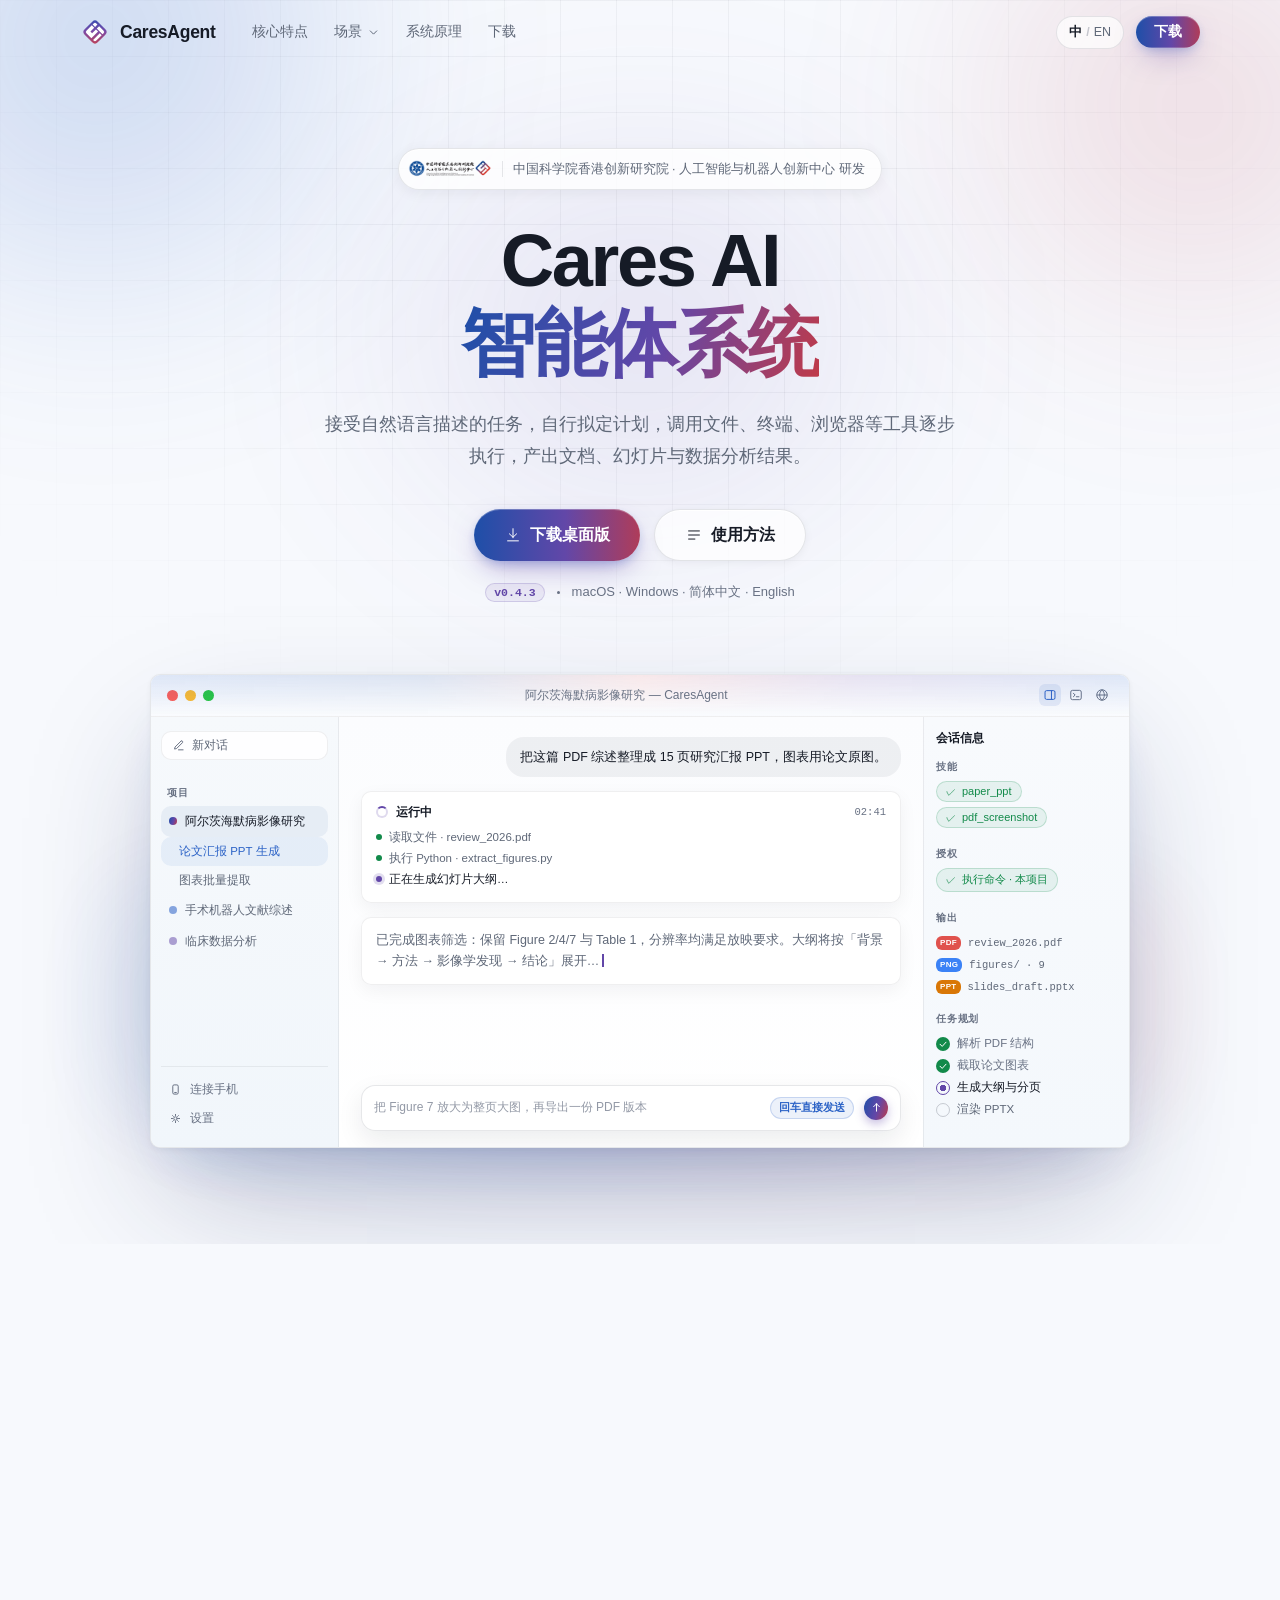
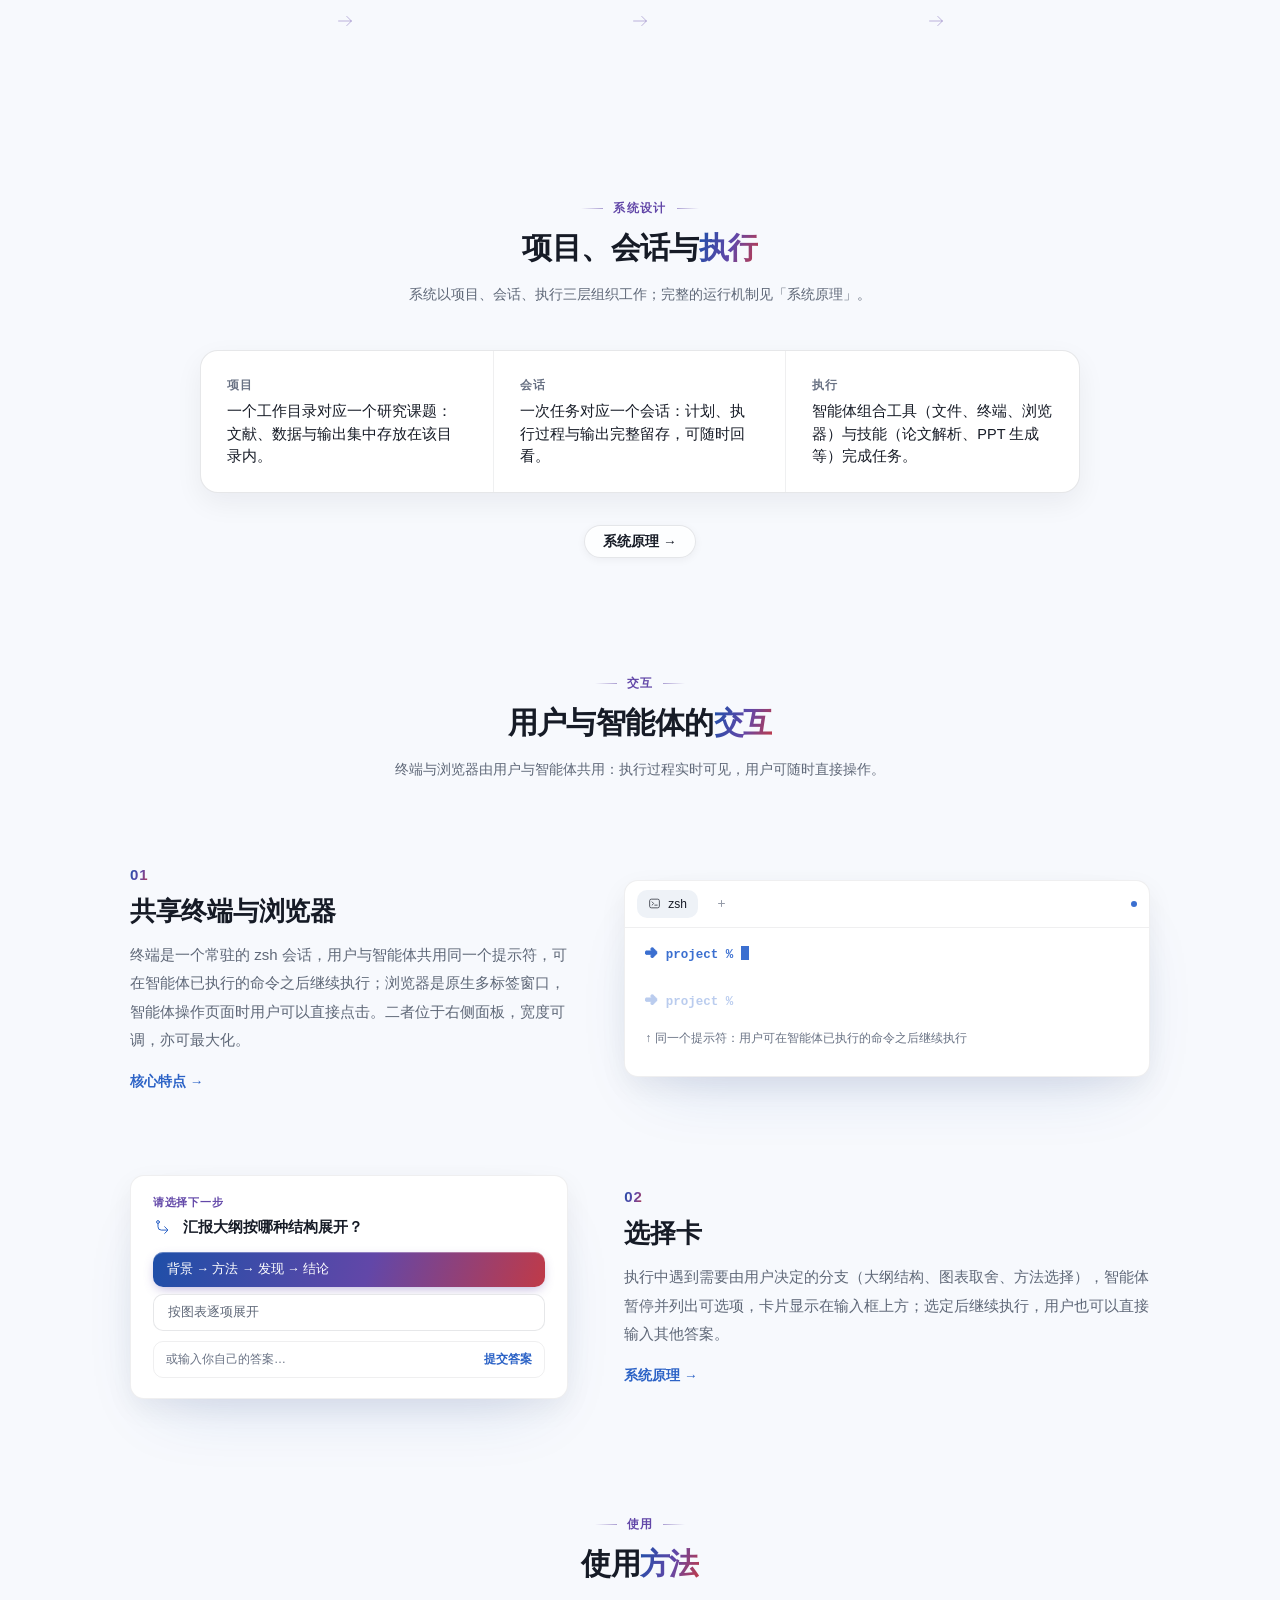
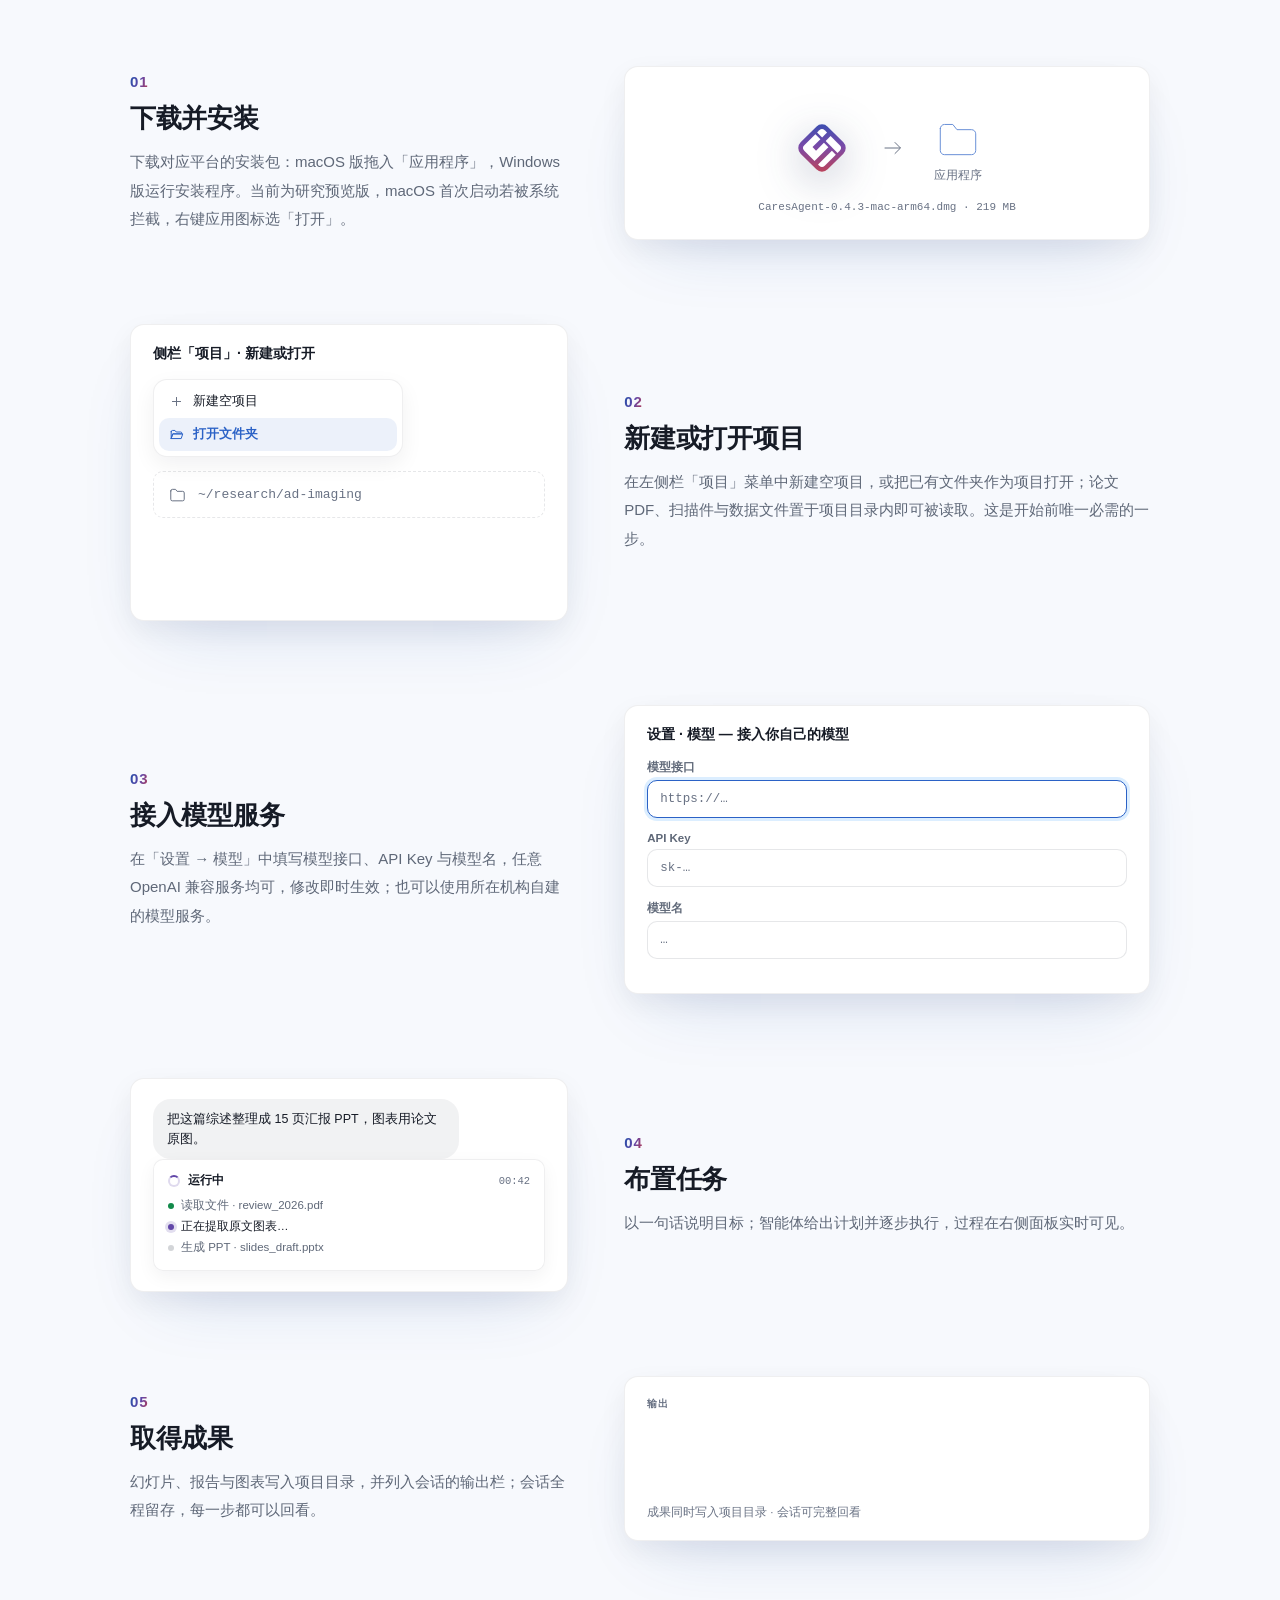
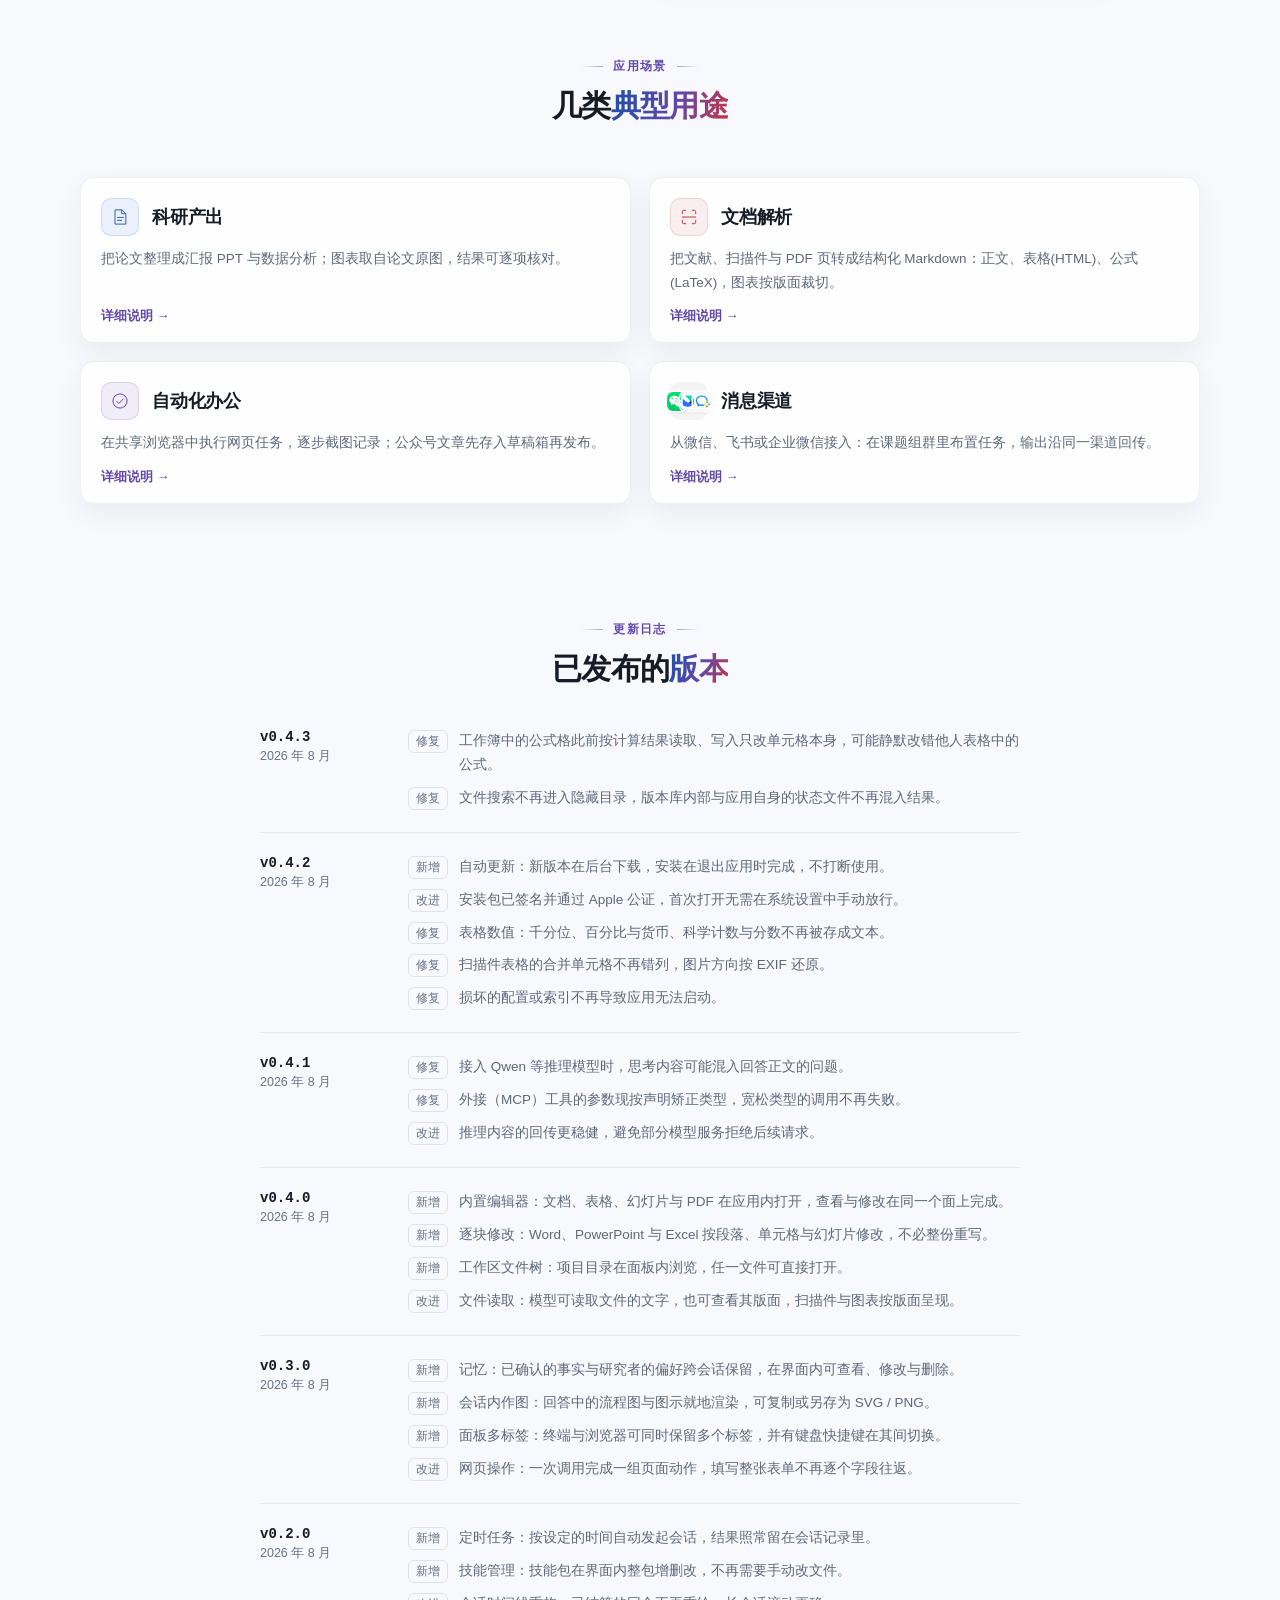
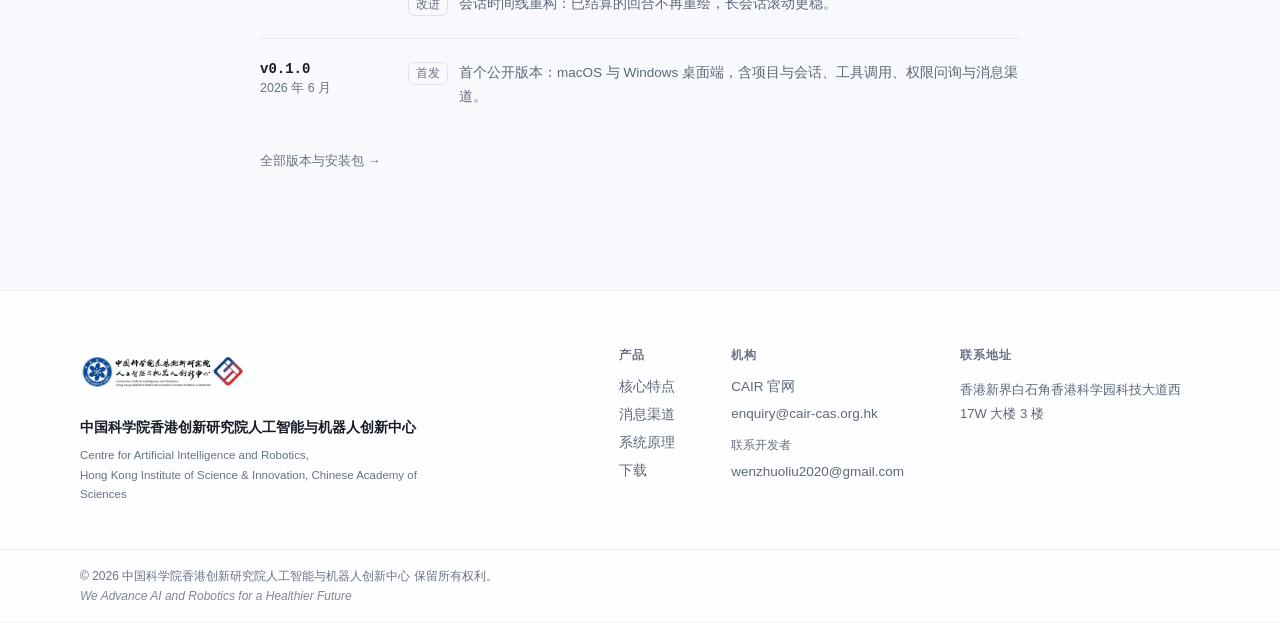
==== index.html @ ca992522 "v0.4.3：更新日志新增本版条目，mac 下载指向新出的已公证包" ====
<!doctype html>
<html lang="zh-CN">
<head>
  <meta charset="UTF-8" />
  <script>document.documentElement.className += ' js';</script>
  <meta name="viewport" content="width=device-width, initial-scale=1.0" />
  <title>CaresAgent — Cares AI 智能体系统 | CAIR</title>
  <meta name="description" content="CaresAgent 是中国科学院香港创新研究院 CAIR 研发的 Cares AI 智能体系统：接受自然语言描述的任务，自行拟定计划并调用工具执行，产出文档、幻灯片与数据分析结果。本页说明智能体的概念、系统的组织方式与使用方法。" />
  <link rel="icon" type="image/png" sizes="32x32" href="assets/icon-32.png" />
  <link rel="apple-touch-icon" sizes="180x180" href="assets/icon-180.png" />
  <link rel="stylesheet" href="styles.css" />
  <link rel="stylesheet" href="demo.css" />
  <script src="dict.js"></script>
  <script>
    window.DEMO_EN_META = {
      title: 'CaresAgent — The Cares AI Agent System | CAIR',
      description: 'CaresAgent is the Cares AI agent system developed by CAIR (HKISI-CAS): it takes a task described in natural language, drafts its own plan and executes it with tools, producing documents, slides and data analyses. This page describes the concept of an agent, how the system is organised, and how to use it.'
    };
  </script>
  <!-- 访问统计：GoatCounter，无 cookie、不追踪个人 -->
  <script data-goatcounter="https://caresagent.goatcounter.com/count"
          async src="https://gc.zgo.at/count.js"></script>
</head>
<body>


  <!-- ============ 共享导航（每页一致） ============ -->
  <header class="nav" id="nav">
    <div class="nav-inner">
      <a class="nav-brand" href="index.html" aria-label="CaresAgent">
        <span class="brand-mark" aria-hidden="true">
          <svg viewBox="0 0 48 48" fill="none" xmlns="http://www.w3.org/2000/svg">
            <defs><linearGradient id="bm-g" x1="6" y1="6" x2="42" y2="42" gradientUnits="userSpaceOnUse"><stop offset="0" stop-color="#2450b4"/><stop offset=".48" stop-color="#7a4aa8"/><stop offset="1" stop-color="#d24040"/></linearGradient><clipPath id="bm-c"><rect x="9.2" y="9.2" width="29.6" height="29.6" rx="6.2" transform="rotate(45 24 24)"/></clipPath></defs>
            <rect x="9.2" y="9.2" width="29.6" height="29.6" rx="6.2" transform="rotate(45 24 24)" fill="url(#bm-g)"/>
            <g clip-path="url(#bm-c)"><g transform="rotate(-45 24 24)" fill="#ffffff">
              <path d="M12.8 15.8 Q12.8 12.8 15.8 12.8 H27.93 V18.325 H19.3 V22.175 H27.93 V27.025 H12.8 Z"/>
              <path d="M12.8 30.875 H27.93 V35.2 H15.8 Q12.8 35.2 12.8 32.2 Z"/>
              <path d="M29.83 12.8 H32.2 Q35.2 12.8 35.2 15.8 V18.325 H29.83 Z"/>
              <path d="M29.83 22.175 H35.2 V32.2 Q35.2 35.2 32.2 35.2 H29.83 Z"/>
            </g></g>
          </svg>
        </span>
        <span class="brand-word">CaresAgent</span>
      </a>
      <nav class="nav-links" aria-label="主导航">
        <a href="features.html" data-i18n="nav.features">核心特点</a>
        <div class="nav-dd">
          <button class="nav-dd-btn" type="button" aria-haspopup="true"><span data-i18n="nav.scenarios">场景</span><svg viewBox="0 0 16 16" fill="none" aria-hidden="true"><path d="M4 6l4 4 4-4" stroke="currentColor" stroke-linecap="round" stroke-linejoin="round"/></svg></button>
          <div class="nav-dd-menu">
            <a href="scene-research.html"><span data-i18n="sc.research.t">科研产出</span></a>
            <a href="scene-office.html"><span data-i18n="sc.office.t">自动化办公</span></a>
            <a href="scene-channels.html"><span data-i18n="sc.channels.t">消息渠道</span></a>
            <a href="scene-ocr.html"><span data-i18n="sc.ocr.t">文档解析</span></a>
          </div>
        </div>
        <a href="architecture.html" data-i18n="nav.arch">系统原理</a>
        <a href="download.html" data-i18n="nav.download">下载</a>
      </nav>
      <div class="nav-actions">
        <button class="lang-toggle" id="langToggle" type="button" aria-label="Switch to English">
          <span class="lang-zh" lang="zh-CN">中</span><span class="lang-divider">/</span><span class="lang-en" lang="en">EN</span>
        </button>
        <a class="btn btn-primary btn-sm" href="download.html" data-i18n="nav.cta">下载</a>
        <details class="nav-menu" id="navMenu">
          <summary aria-label="菜单"><svg viewBox="0 0 20 20" fill="none" aria-hidden="true"><path d="M3.5 5.5h13M3.5 10h13M3.5 14.5h13" stroke="currentColor" stroke-linecap="round"/></svg></summary>
          <div class="nav-menu-panel">
            <a href="features.html" data-i18n="nav.features">核心特点</a>
            <a href="scene-research.html" data-i18n="sc.research.t">科研产出</a>
            <a href="scene-office.html" data-i18n="sc.office.t">自动化办公</a>
            <a href="scene-channels.html" data-i18n="sc.channels.t">消息渠道</a>
            <a href="scene-ocr.html" data-i18n="sc.ocr.t">文档解析</a>
            <a href="architecture.html" data-i18n="nav.arch">系统原理</a>
            <a href="download.html" data-i18n="nav.download">下载</a>
          </div>
        </details>
      </div>
    </div>
  </header>

  <main id="top">

    <!-- ============ HERO ============ -->
    <section class="hero">
      <div class="hero-bg" aria-hidden="true"><div class="aurora aurora-a"></div><div class="aurora aurora-b"></div><div class="aurora aurora-c"></div><div class="hero-grid"></div></div>
      <div class="hero-inner">
        <a class="hero-eyebrow reveal" href="https://www.cair-cas.org.hk/" target="_blank" rel="noopener">
          <img src="assets/cair-logo.png" alt="CAIR" class="eyebrow-logo" />
          <span class="eyebrow-divider"></span>
          <span data-i18n="hero.eyebrow">中国科学院香港创新研究院 · 人工智能与机器人创新中心 研发</span>
        </a>
        <h1 class="hero-title reveal" data-i18n-html="hero.title">Cares AI<br /><em>智能体系统</em></h1>
        <p class="hero-sub reveal" data-i18n="hero.sub">接受自然语言描述的任务，自行拟定计划，调用文件、终端、浏览器等工具逐步执行，产出文档、幻灯片与数据分析结果。</p>
        <div class="hero-cta reveal">
          <a class="btn btn-primary btn-lg" href="download.html"><svg viewBox="0 0 20 20" fill="none" aria-hidden="true"><path d="M10 3v9.5m0 0L6 8.7m4 3.8 4-3.8M4 16.5h12" stroke="currentColor" stroke-linecap="round" stroke-linejoin="round"/></svg><span data-i18n="hero.cta1">下载桌面版</span></a>
          <a class="btn btn-ghost btn-lg" href="#usage"><svg viewBox="0 0 20 20" fill="none" aria-hidden="true"><path d="M4 5.5h12M4 10h12M4 14.5h7" stroke="currentColor" stroke-linecap="round"/></svg><span data-i18n="hero.cta2">使用方法</span></a>
        </div>
        <p class="hero-meta reveal"><span class="meta-chip">v0.4.3</span><span class="meta-dot"></span><span data-i18n="hero.meta">macOS · Windows · 简体中文 · English</span></p>

        <div class="shot reveal" aria-hidden="true">
          <div class="shot-glow"></div>
          <div class="app-window">
            <div class="app-titlebar"><span class="tl tl-r"></span><span class="tl tl-y"></span><span class="tl tl-g"></span><div class="tb-aurora"><i></i></div><span class="app-title" data-i18n="shot.title">阿尔茨海默病影像研究 — CaresAgent</span><span class="tb-toggles"><svg class="active" viewBox="0 0 24 24" fill="none" stroke="currentColor"><rect x="3.5" y="4.5" width="17" height="15" rx="2.5"/><path d="M14.5 4.5v15"/></svg><svg viewBox="0 0 24 24" fill="none" stroke="currentColor"><rect x="3" y="4" width="18" height="16" rx="3"/><path d="m7.5 9 3 3-3 3M12.5 15H17" stroke-linecap="round" stroke-linejoin="round"/></svg><svg viewBox="0 0 24 24" fill="none" stroke="currentColor"><circle cx="12" cy="12" r="9"/><path d="M3 12h18M12 3c2.7 2.6 4 5.6 4 9s-1.3 6.4-4 9c-2.7-2.6-4-5.6-4-9s1.3-6.4 4-9Z"/></svg></span></div>
            <div class="app-body">
              <aside class="app-side">
                <div class="side-new"><svg viewBox="0 0 24 24" fill="none" stroke="currentColor" stroke-linecap="round" stroke-linejoin="round"><path d="M12 20h8.5M16.6 3.9a2 2 0 0 1 2.8 2.8L8.5 17.6 4.7 18.6l1-3.8L16.6 3.9Z"/></svg><span data-i18n="shot.new">新对话</span></div>
                <div class="side-label" data-i18n="shot.projects">项目</div>
                <div class="side-row active"><span class="side-ico g1"></span><span data-i18n="shot.p1">阿尔茨海默病影像研究</span></div>
                <div class="side-row sub active"><span data-i18n="shot.s1">论文汇报 PPT 生成</span></div>
                <div class="side-row sub"><span data-i18n="shot.s2">图表批量提取</span></div>
                <div class="side-row"><span class="side-ico g2"></span><span data-i18n="shot.p2">手术机器人文献综述</span></div>
                <div class="side-row"><span class="side-ico g3"></span><span data-i18n="shot.p3">临床数据分析</span></div>
                <div class="side-foot">
                  <div class="side-row"><svg viewBox="0 0 24 24" fill="none" stroke="currentColor"><rect x="7" y="3.5" width="10" height="17" rx="2.4"/><path d="M10.5 17.5h3" stroke-linecap="round"/></svg><span data-i18n="shot.phone">连接手机</span></div>
                  <div class="side-row"><svg viewBox="0 0 24 24" fill="none" stroke="currentColor" stroke-linecap="round" stroke-linejoin="round"><circle cx="12" cy="12" r="3.2"/><path d="M12 4.5v2M12 17.5v2M4.5 12h2M17.5 12h2M6.7 6.7l1.4 1.4M15.9 15.9l1.4 1.4M17.3 6.7l-1.4 1.4M8.1 15.9l-1.4 1.4"/></svg><span data-i18n="shot.settings">设置</span></div>
                </div>
              </aside>
              <div class="app-chat">
                <div class="chat-bubble user" data-i18n="shot.user">把这篇 PDF 综述整理成 15 页研究汇报 PPT，图表用论文原图。</div>
                <div class="chat-card process">
                  <div class="process-head"><span class="spin"></span><span class="process-name" data-i18n="shot.proc">运行中</span><span class="process-time">02:41</span></div>
                  <ul class="process-steps"><li class="done"><span data-i18n="shot.st1">读取文件 · review_2026.pdf</span></li><li class="done"><span data-i18n="shot.st2">执行 Python · extract_figures.py</span></li><li class="live"><span data-i18n="shot.st3">正在生成幻灯片大纲…</span></li></ul>
                </div>
                <div class="chat-card answer"><p data-i18n="shot.ans">已完成图表筛选：保留 Figure 2/4/7 与 Table 1，分辨率均满足放映要求。大纲将按「背景 → 方法 → 影像学发现 → 结论」展开…</p><span class="caret"></span></div>
                <div class="chat-composer ghosted"><span class="ghost-text" data-i18n="shot.ghost">把 Figure 7 放大为整页大图，再导出一份 PDF 版本</span><span class="ghost-hint" data-i18n="shot.ghostHint">回车直接发送</span><span class="composer-send"><svg viewBox="0 0 16 16" fill="none"><path d="M8 12.5v-9m0 0L4.5 7M8 3.5 11.5 7" stroke="currentColor" stroke-linecap="round" stroke-linejoin="round"/></svg></span></div>
              </div>
              <aside class="app-rail">
                <div class="rail-cap" data-i18n="shot.railcap">会话信息</div>
                <div class="rail-sec"><div class="rail-head" data-i18n="shot.skills">技能</div><div class="rail-chip ok"><span data-i18n="shot.sk1">paper_ppt</span></div><div class="rail-chip ok"><span data-i18n="shot.sk2">pdf_screenshot</span></div></div>
                <div class="rail-sec"><div class="rail-head" data-i18n="shot.perms">授权</div><div class="rail-chip ok"><span data-i18n="shot.pm1">执行命令 · 本项目</span></div></div>
                <div class="rail-sec"><div class="rail-head" data-i18n="shot.outputs">输出</div><div class="rail-file"><span class="f-ico pdf">PDF</span><span>review_2026.pdf</span></div><div class="rail-file"><span class="f-ico img">PNG</span><span>figures/ · 9</span></div><div class="rail-file"><span class="f-ico ppt">PPT</span><span>slides_draft.pptx</span></div></div>
                <div class="rail-sec"><div class="rail-head" data-i18n="shot.plan">任务规划</div><div class="rail-step done"><span data-i18n="shot.pl1">解析 PDF 结构</span></div><div class="rail-step done"><span data-i18n="shot.pl2">截取论文图表</span></div><div class="rail-step live"><span data-i18n="shot.pl3">生成大纲与分页</span></div><div class="rail-step"><span data-i18n="shot.pl4">渲染 PPTX</span></div></div>
              </aside>
            </div>
          </div>
        </div>
      </div>
    </section>

    <!-- ============ 智能体的概念 ============ -->
    <section class="section" id="concept">
      <div class="section-head reveal">
        <p class="section-eyebrow" data-i18n="agent.eyebrow">概念</p>
        <h2 class="section-title" data-i18n-html="agent.title">什么是<em>智能体</em></h2>
        <p class="section-sub" data-i18n="agent.sub">智能体（agent）是以大语言模型为核心的软件系统：接到目标后自行拟定计划、调用工具执行、依据结果修正，直至任务完成。与一问一答的对话系统不同，它交付的是完成的工作与产生的文件，而非一段文字回答。</p>
      </div>
      <div class="flow-track" style="margin-top:48px">
        <div class="flow-step reveal"><span class="flow-num">01</span><h3 data-i18n="agent.s1t">理解目标</h3><p data-i18n="agent.s1d">从一条自然语言指令确定需要完成的目标。</p></div>
        <div class="flow-arrow" aria-hidden="true"><svg viewBox="0 0 24 24" fill="none"><path d="M5 12h14m-5-5 5 5-5 5" stroke="currentColor" stroke-linecap="round" stroke-linejoin="round"/></svg></div>
        <div class="flow-step reveal"><span class="flow-num">02</span><h3 data-i18n="agent.s2t">拟定计划</h3><p data-i18n="agent.s2d">把目标拆解为可执行的步骤，并随执行结果调整。</p></div>
        <div class="flow-arrow" aria-hidden="true"><svg viewBox="0 0 24 24" fill="none"><path d="M5 12h14m-5-5 5 5-5 5" stroke="currentColor" stroke-linecap="round" stroke-linejoin="round"/></svg></div>
        <div class="flow-step reveal"><span class="flow-num">03</span><h3 data-i18n="agent.s3t">调用工具</h3><p data-i18n="agent.s3d">读写文件、运行命令、操作浏览器。</p></div>
        <div class="flow-arrow" aria-hidden="true"><svg viewBox="0 0 24 24" fill="none"><path d="M5 12h14m-5-5 5 5-5 5" stroke="currentColor" stroke-linecap="round" stroke-linejoin="round"/></svg></div>
        <div class="flow-step reveal"><span class="flow-num">04</span><h3 data-i18n="agent.s4t">核对与完成</h3><p data-i18n="agent.s4d">对照来源文件与数据核对结果，再判定完成。</p></div>
      </div>
    </section>

    <!-- ============ 系统设计:项目 / 会话 / 执行 ============ -->
    <section class="section" id="design">
      <div class="section-head reveal">
        <p class="section-eyebrow" data-i18n="design.eyebrow">系统设计</p>
        <h2 class="section-title" data-i18n-html="design.title">项目、会话与<em>执行</em></h2>
        <p class="section-sub" data-i18n="design.sub">系统以项目、会话、执行三层组织工作；完整的运行机制见「系统原理」。</p>
      </div>
      <div class="spec-strip reveal" style="margin-top:44px">
        <div class="spec-item"><span class="sk" data-i18n="design.t1">项目</span><span class="sv" data-i18n="design.d1">一个工作目录对应一个研究课题：文献、数据与输出集中存放在该目录内。</span></div>
        <div class="spec-item"><span class="sk" data-i18n="design.t2">会话</span><span class="sv" data-i18n="design.d2">一次任务对应一个会话：计划、执行过程与输出完整留存，可随时回看。</span></div>
        <div class="spec-item"><span class="sk" data-i18n="design.t3">执行</span><span class="sv" data-i18n="design.d3">智能体组合工具（文件、终端、浏览器）与技能（论文解析、PPT 生成等）完成任务。</span></div>
      </div>
      <div style="display:flex;justify-content:center;margin-top:32px" class="reveal">
        <a class="btn btn-ghost btn-sm" href="architecture.html" data-i18n="design.more">系统原理 →</a>
      </div>
    </section>

    <!-- ============ 特点:实时面板 / 下一句建议 / 选择卡 ============ -->
    <section class="section" id="traits">
      <div class="section-head reveal">
        <p class="section-eyebrow" data-i18n="wn.eyebrow">交互</p>
        <h2 class="section-title" data-i18n-html="wn.title">用户与智能体的<em>交互</em></h2>
        <p class="section-sub" data-i18n="wn.sub">终端与浏览器由用户与智能体共用：执行过程实时可见，用户可随时直接操作。</p>
      </div>

      <div class="wn-row reveal">
        <div class="wn-copy">
          <span class="wn-no">01</span>
          <h3 data-i18n="wn.a.t">共享终端与浏览器</h3>
          <p data-i18n="wn.a.d">终端是一个常驻的 zsh 会话，用户与智能体共用同一个提示符，可在智能体已执行的命令之后继续执行；浏览器是原生多标签窗口，智能体操作页面时用户可以直接点击。二者位于右侧面板，宽度可调，亦可最大化。</p>
          <a class="wn-link" href="features.html" data-i18n="wn.a.link">核心特点 →</a>
        </div>
        <div class="wn-visual">
          <div class="wn-panel" data-term-demo>
            <div class="wn-panel-tabs"><span class="wpt active"><svg viewBox="0 0 24 24" fill="none" stroke="currentColor"><rect x="3" y="4" width="18" height="16" rx="3"/><path d="m7.5 9 3 3-3 3M12.5 15H17" stroke-linecap="round" stroke-linejoin="round"/></svg>zsh</span><span class="wpt"><svg viewBox="0 0 24 24" fill="none" stroke="currentColor" stroke-linecap="round"><path d="M12 6.5v11M6.5 12h11"/></svg></span><span class="wpt-dot" aria-hidden="true"></span></div>
            <div class="wn-term">
              <div class="wt-line" data-wt="agent"><span class="wt-p">➜ project %</span> <span class="wt-cmd"></span><span class="wt-caret"></span></div>
              <div class="wt-line wt-out"></div>
              <div class="wt-line" data-wt="user"><span class="wt-p">➜ project %</span> <span class="wt-cmd"></span><span class="wt-caret you"></span></div>
              <div class="wt-note" data-i18n="wn.a.note">↑ 同一个提示符：用户可在智能体已执行的命令之后继续执行</div>
            </div>
          </div>
        </div>
      </div>

      <div class="wn-row reveal">
        <div class="wn-copy">
          <span class="wn-no">02</span>
          <h3 data-i18n="wn.c.t">选择卡</h3>
          <p data-i18n="wn.c.d">执行中遇到需要由用户决定的分支（大纲结构、图表取舍、方法选择），智能体暂停并列出可选项，卡片显示在输入框上方；选定后继续执行，用户也可以直接输入其他答案。</p>
          <a class="wn-link" href="architecture.html" data-i18n="wn.c.link">系统原理 →</a>
        </div>
        <div class="wn-visual">
          <div class="wn-choice">
            <div class="wc-eyebrow" data-i18n="wn.c.eyebrow">请选择下一步</div>
            <div class="wc-title"><svg viewBox="0 0 24 24" fill="none" stroke="currentColor" stroke-linecap="round" stroke-linejoin="round"><path d="M6 6.5v4a4 4 0 0 0 4 4h7.5"/><path d="m14 10.5 4 4-4 4"/><circle cx="6" cy="4.8" r="1.7"/></svg><span data-i18n="wn.c.cardt">汇报大纲按哪种结构展开？</span></div>
            <div class="wc-btns"><span class="wcb primary" data-i18n="wn.c.b1">背景 → 方法 → 发现 → 结论</span><span class="wcb" data-i18n="wn.c.b2">按图表逐项展开</span></div>
            <div class="wc-free"><span class="wc-free-ph" data-i18n="wn.c.free">或输入你自己的答案…</span><span class="wc-free-btn" data-i18n="wn.c.submit">提交答案</span></div>
          </div>
        </div>
      </div>
    </section>


    <!-- ============ 如何使用（界面模拟） ============ -->
    <section class="section" id="usage">
      <div class="section-head reveal">
        <p class="section-eyebrow" data-i18n="usage.eyebrow">使用</p>
        <h2 class="section-title" data-i18n-html="usage.title">使用<em>方法</em></h2>
      </div>

      <div class="wn-row reveal">
        <div class="wn-copy">
          <span class="wn-no">01</span>
          <h3 data-i18n="usage.s1t">下载并安装</h3>
          <p data-i18n="usage.s1d">下载对应平台的安装包：macOS 版拖入「应用程序」，Windows 版运行安装程序。当前为研究预览版，macOS 首次启动若被系统拦截，右键应用图标选「打开」。</p>
        </div>
        <div class="wn-visual">
          <div class="wn-choice" data-us-install>
            <div class="us-dmg">
              <span class="us-icon" aria-hidden="true"><svg viewBox="0 0 48 48" fill="none" xmlns="http://www.w3.org/2000/svg"><defs><linearGradient id="us-g" x1="6" y1="6" x2="42" y2="42" gradientUnits="userSpaceOnUse"><stop offset="0" stop-color="#2450b4"/><stop offset=".48" stop-color="#7a4aa8"/><stop offset="1" stop-color="#d24040"/></linearGradient><clipPath id="us-c"><rect x="9.2" y="9.2" width="29.6" height="29.6" rx="6.2" transform="rotate(45 24 24)"/></clipPath></defs><rect x="9.2" y="9.2" width="29.6" height="29.6" rx="6.2" transform="rotate(45 24 24)" fill="url(#us-g)"/><g clip-path="url(#us-c)"><g transform="rotate(-45 24 24)" fill="#ffffff"><path d="M12.8 15.8 Q12.8 12.8 15.8 12.8 H27.93 V18.325 H19.3 V22.175 H27.93 V27.025 H12.8 Z"/><path d="M12.8 30.875 H27.93 V35.2 H15.8 Q12.8 35.2 12.8 32.2 Z"/><path d="M29.83 12.8 H32.2 Q35.2 12.8 35.2 15.8 V18.325 H29.83 Z"/><path d="M29.83 22.175 H35.2 V32.2 Q35.2 35.2 32.2 35.2 H29.83 Z"/></g></g></svg></span>
              <span class="us-arrow"><svg viewBox="0 0 24 24" fill="none" stroke="currentColor" stroke-linecap="round" stroke-linejoin="round"><path d="M4 12h15M14 6.5l5.5 5.5-5.5 5.5"/></svg></span>
              <span class="us-apps"><svg viewBox="0 0 24 24" fill="none" stroke="currentColor" stroke-linecap="round" stroke-linejoin="round"><path d="M3.5 7.5a2 2 0 0 1 2-2h4l2 2.5h7a2 2 0 0 1 2 2v8a2 2 0 0 1-2 2H5.5a2 2 0 0 1-2-2V7.5Z"/></svg><span data-i18n="usage.m1apps">应用程序</span></span>
            </div>
            <div class="us-cap">CaresAgent-0.4.3-mac-arm64.dmg · 219 MB</div>
          </div>
        </div>
      </div>

      <div class="wn-row reveal">
        <div class="wn-copy">
          <span class="wn-no">02</span>
          <h3 data-i18n="usage.s2t">新建或打开项目</h3>
          <p data-i18n="usage.s2d">在左侧栏「项目」菜单中新建空项目，或把已有文件夹作为项目打开；论文 PDF、扫描件与数据文件置于项目目录内即可被读取。这是开始前唯一必需的一步。</p>
        </div>
        <div class="wn-visual">
          <div class="wn-choice" data-us-folder>
            <p class="cfg-pane-title" data-i18n="cfg.proj.title">侧栏「项目」· 新建或打开</p>
            <div class="cfg-menu">
              <div class="cfg-menu-item"><svg viewBox="0 0 24 24" fill="none" stroke="currentColor" stroke-linecap="round"><path d="M12 5.5v13M5.5 12h13"/></svg><span data-i18n="cfg.proj.new">新建空项目</span></div>
              <div class="cfg-menu-item hl"><svg viewBox="0 0 24 24" fill="none" stroke="currentColor" stroke-linecap="round" stroke-linejoin="round"><path d="M3.5 7.5a2 2 0 0 1 2-2h4l2 2.5h7a2 2 0 0 1 2 2v1H6l-2.5 7V7.5Z"/><path d="M3.5 18.5 6 11h16l-2.5 7.5h-16Z"/></svg><span data-i18n="cfg.proj.open">打开文件夹</span></div>
            </div>
            <div class="cfg-folder picked"><svg viewBox="0 0 24 24" fill="none" stroke="currentColor" stroke-linecap="round" stroke-linejoin="round"><path d="M3.5 7.5a2 2 0 0 1 2-2h4l2 2.5h7a2 2 0 0 1 2 2v8a2 2 0 0 1-2 2H5.5a2 2 0 0 1-2-2V7.5Z"/></svg><span class="fp">~/research/ad-imaging</span></div>
            <div class="us-files">
              <div class="rail-file"><span class="f-ico pdf">PDF</span><span>review_2026.pdf</span></div>
              <div class="rail-file"><span class="f-ico img">PNG</span><span>scans/ · 12</span></div>
              <div class="rail-file"><span class="f-ico csv">CSV</span><span>cohort.csv</span></div>
            </div>
          </div>
        </div>
      </div>

      <div class="wn-row reveal">
        <div class="wn-copy">
          <span class="wn-no">03</span>
          <h3 data-i18n="usage.s3t">接入模型服务</h3>
          <p data-i18n="usage.s3d">在「设置 → 模型」中填写模型接口、API Key 与模型名，任意 OpenAI 兼容服务均可，修改即时生效；也可以使用所在机构自建的模型服务。</p>
        </div>
        <div class="wn-visual">
          <div class="wn-choice" data-us-model>
            <p class="cfg-pane-title" data-i18n="cfg.model.title">设置 · 模型 — 接入你自己的模型</p>
            <div class="cfg-field"><label data-i18n="cfg.model.l1">模型接口</label><div class="cfg-input" data-type="https://api.openai.com/v1" data-ph="https://…">https://api.openai.com/v1</div></div>
            <div class="cfg-field"><label>API Key</label><div class="cfg-input" data-type="sk-••••••••••••••••" data-ph="sk-…">sk-••••••••••••••••</div></div>
            <div class="cfg-field"><label data-i18n="cfg.model.l3">模型名</label><div class="cfg-input" data-type="deepseek-chat" data-ph="…">deepseek-chat</div></div>
          </div>
        </div>
      </div>

      <div class="wn-row reveal">
        <div class="wn-copy">
          <span class="wn-no">04</span>
          <h3 data-i18n="usage.s4t">布置任务</h3>
          <p data-i18n="usage.s4d">以一句话说明目标；智能体给出计划并逐步执行，过程在右侧面板实时可见。</p>
        </div>
        <div class="wn-visual">
          <div class="wn-choice" data-us-plan>
            <div class="chat-bubble user" data-i18n="usage.m4u">把这篇综述整理成 15 页汇报 PPT，图表用论文原图。</div>
            <div class="chat-card process">
              <div class="process-head"><span class="spin"></span><span class="process-name" data-i18n="usage.m4p">运行中</span><span class="process-time">00:42</span></div>
              <ul class="process-steps"><li class="done"><span data-i18n="usage.m4s1">读取文件 · review_2026.pdf</span></li><li class="live"><span data-i18n="usage.m4s2">正在提取原文图表…</span></li><li><span data-i18n="usage.m4s3">生成 PPT · slides_draft.pptx</span></li></ul>
            </div>
          </div>
        </div>
      </div>

      <div class="wn-row reveal">
        <div class="wn-copy">
          <span class="wn-no">05</span>
          <h3 data-i18n="usage.s5t">取得成果</h3>
          <p data-i18n="usage.s5d">幻灯片、报告与图表写入项目目录，并列入会话的输出栏；会话全程留存，每一步都可以回看。</p>
        </div>
        <div class="wn-visual">
          <div class="wn-choice" data-us-outputs>
            <div class="rail-head" data-i18n="shot.outputs">输出</div>
            <div class="us-files">
              <div class="rail-file"><span class="f-ico ppt">PPT</span><span>review_slides.pptx</span></div>
              <div class="rail-file"><span class="f-ico pdf">PDF</span><span>analysis_report.pdf</span></div>
              <div class="rail-file"><span class="f-ico img">PNG</span><span>figures/ · 9</span></div>
            </div>
            <div class="us-note" data-i18n="usage.m5n">成果同时写入项目目录 · 会话可完整回看</div>
          </div>
        </div>
      </div>
    </section>

    <!-- ============ 场景导览（路由到各场景页） ============ -->
    <section class="section">
      <div class="section-head reveal">
        <p class="section-eyebrow" data-i18n="home.scenes.eyebrow">应用场景</p>
        <h2 class="section-title" data-i18n-html="home.scenes.title">几类<em>典型用途</em></h2>
      </div>
      <div class="hub-grid">
        <a class="hub-card reveal" href="scene-research.html">
          <div class="hub-head"><span class="hub-ico i-blue"><svg viewBox="0 0 24 24" fill="none"><path d="M6 3.5h8.5L19 8v12.5H6V3.5Z" stroke="currentColor" stroke-linejoin="round"/><path d="M14 3.5V8h4.5M9 12.5h7M9 16h5" stroke="currentColor" stroke-linecap="round"/></svg></span><h3 data-i18n="sc.research.t">科研产出</h3></div>
          <p data-i18n="sc.research.d">把论文整理成汇报 PPT 与数据分析；图表取自论文原图，结果可逐项核对。</p>
          <span class="hub-more" data-i18n="home.enter">详细说明 →</span>
        </a>
        <a class="hub-card reveal" href="scene-ocr.html">
          <div class="hub-head"><span class="hub-ico i-red"><svg viewBox="0 0 24 24" fill="none"><path d="M4 8V5.5A1.5 1.5 0 0 1 5.5 4H8M16 4h2.5A1.5 1.5 0 0 1 20 5.5V8M20 16v2.5a1.5 1.5 0 0 1-1.5 1.5H16M8 20H5.5A1.5 1.5 0 0 1 4 18.5V16M4 12h16" stroke="currentColor" stroke-linecap="round" stroke-linejoin="round"/></svg></span><h3 data-i18n="sc.ocr.t">文档解析</h3></div>
          <p data-i18n="sc.ocr.d">把文献、扫描件与 PDF 页转成结构化 Markdown：正文、表格(HTML)、公式(LaTeX)，图表按版面裁切。</p>
          <span class="hub-more" data-i18n="home.enter">详细说明 →</span>
        </a>
        <a class="hub-card reveal" href="scene-office.html">
          <div class="hub-head"><span class="hub-ico i-violet"><svg viewBox="0 0 24 24" fill="none"><circle cx="12" cy="12" r="8.5" stroke="currentColor"/><path d="M8 12.5l2.5 2.5L16 9.5" stroke="currentColor" stroke-linecap="round" stroke-linejoin="round"/></svg></span><h3 data-i18n="sc.office.t">自动化办公</h3></div>
          <p data-i18n="sc.office.d">在共享浏览器中执行网页任务，逐步截图记录；公众号文章先存入草稿箱再发布。</p>
          <span class="hub-more" data-i18n="home.enter">详细说明 →</span>
        </a>
        <a class="hub-card reveal" href="scene-channels.html">
          <div class="hub-head"><span class="hub-ico i-chan"><img src="assets/providers/wechat.png" alt="" /><img src="assets/providers/feishu.png" alt="" /><img src="assets/providers/wecom.png" alt="" /></span><h3 data-i18n="sc.channels.t">消息渠道</h3></div>
          <p data-i18n="sc.channels.d">从微信、飞书或企业微信接入：在课题组群里布置任务，输出沿同一渠道回传。</p>
          <span class="hub-more" data-i18n="home.enter">详细说明 →</span>
        </a>
      </div>
    </section>


    <!-- ============ 更新日志（已发布版本） ============ -->
    <section class="section" id="changelog">
      <div class="section-head reveal">
        <p class="section-eyebrow" data-i18n="log.eyebrow">更新日志</p>
        <h2 class="section-title" data-i18n-html="log.title">已发布的<em>版本</em></h2>
      </div>
      <ol class="changelog reveal">
        <li class="cl-entry">
          <div class="cl-meta">
            <span class="cl-ver">v0.4.3</span>
            <span class="cl-date" data-i18n="log.d7">2026 年 8 月</span>
          </div>
          <ul class="cl-items">
            <li><span class="cl-tag" data-i18n="log.fix">修复</span><span data-i18n="log.i71">工作簿中的公式格此前按计算结果读取、写入只改单元格本身，可能静默改错他人表格中的公式。</span></li>
            <li><span class="cl-tag" data-i18n="log.fix">修复</span><span data-i18n="log.i72">文件搜索不再进入隐藏目录，版本库内部与应用自身的状态文件不再混入结果。</span></li>
          </ul>
        </li>
        <li class="cl-entry">
          <div class="cl-meta">
            <span class="cl-ver">v0.4.2</span>
            <span class="cl-date" data-i18n="log.d6">2026 年 8 月</span>
          </div>
          <ul class="cl-items">
            <li><span class="cl-tag" data-i18n="log.add">新增</span><span data-i18n="log.i61">自动更新：新版本在后台下载，安装在退出应用时完成，不打断使用。</span></li>
            <li><span class="cl-tag" data-i18n="log.imp">改进</span><span data-i18n="log.i62">安装包已签名并通过 Apple 公证，首次打开无需在系统设置中手动放行。</span></li>
            <li><span class="cl-tag" data-i18n="log.fix">修复</span><span data-i18n="log.i63">表格数值：千分位、百分比与货币、科学计数与分数不再被存成文本。</span></li>
            <li><span class="cl-tag" data-i18n="log.fix">修复</span><span data-i18n="log.i64">扫描件表格的合并单元格不再错列，图片方向按 EXIF 还原。</span></li>
            <li><span class="cl-tag" data-i18n="log.fix">修复</span><span data-i18n="log.i65">损坏的配置或索引不再导致应用无法启动。</span></li>
          </ul>
        </li>
        <li class="cl-entry">
          <div class="cl-meta">
            <span class="cl-ver">v0.4.1</span>
            <span class="cl-date" data-i18n="log.d5">2026 年 8 月</span>
          </div>
          <ul class="cl-items">
            <li><span class="cl-tag" data-i18n="log.fix">修复</span><span data-i18n="log.i51">接入 Qwen 等推理模型时，思考内容可能混入回答正文的问题。</span></li>
            <li><span class="cl-tag" data-i18n="log.fix">修复</span><span data-i18n="log.i52">外接（MCP）工具的参数现按声明矫正类型，宽松类型的调用不再失败。</span></li>
            <li><span class="cl-tag" data-i18n="log.imp">改进</span><span data-i18n="log.i53">推理内容的回传更稳健，避免部分模型服务拒绝后续请求。</span></li>
          </ul>
        </li>
        <li class="cl-entry">
          <div class="cl-meta">
            <span class="cl-ver">v0.4.0</span>
            <span class="cl-date" data-i18n="log.d4">2026 年 8 月</span>
          </div>
          <ul class="cl-items">
            <li><span class="cl-tag" data-i18n="log.add">新增</span><span data-i18n="log.i41">内置编辑器：文档、表格、幻灯片与 PDF 在应用内打开，查看与修改在同一个面上完成。</span></li>
            <li><span class="cl-tag" data-i18n="log.add">新增</span><span data-i18n="log.i42">逐块修改：Word、PowerPoint 与 Excel 按段落、单元格与幻灯片修改，不必整份重写。</span></li>
            <li><span class="cl-tag" data-i18n="log.add">新增</span><span data-i18n="log.i43">工作区文件树：项目目录在面板内浏览，任一文件可直接打开。</span></li>
            <li><span class="cl-tag" data-i18n="log.imp">改进</span><span data-i18n="log.i44">文件读取：模型可读取文件的文字，也可查看其版面，扫描件与图表按版面呈现。</span></li>
          </ul>
        </li>
        <li class="cl-entry">
          <div class="cl-meta">
            <span class="cl-ver">v0.3.0</span>
            <span class="cl-date" data-i18n="log.d3">2026 年 8 月</span>
          </div>
          <ul class="cl-items">
            <li><span class="cl-tag" data-i18n="log.add">新增</span><span data-i18n="log.i31">记忆：已确认的事实与研究者的偏好跨会话保留，在界面内可查看、修改与删除。</span></li>
            <li><span class="cl-tag" data-i18n="log.add">新增</span><span data-i18n="log.i32">会话内作图：回答中的流程图与图示就地渲染，可复制或另存为 SVG / PNG。</span></li>
            <li><span class="cl-tag" data-i18n="log.add">新增</span><span data-i18n="log.i33">面板多标签：终端与浏览器可同时保留多个标签，并有键盘快捷键在其间切换。</span></li>
            <li><span class="cl-tag" data-i18n="log.imp">改进</span><span data-i18n="log.i34">网页操作：一次调用完成一组页面动作，填写整张表单不再逐个字段往返。</span></li>
          </ul>
        </li>
        <li class="cl-entry">
          <div class="cl-meta">
            <span class="cl-ver">v0.2.0</span>
            <span class="cl-date" data-i18n="log.d2">2026 年 8 月</span>
          </div>
          <ul class="cl-items">
            <li><span class="cl-tag" data-i18n="log.add">新增</span><span data-i18n="log.i21">定时任务：按设定的时间自动发起会话，结果照常留在会话记录里。</span></li>
            <li><span class="cl-tag" data-i18n="log.add">新增</span><span data-i18n="log.i22">技能管理：技能包在界面内整包增删改，不再需要手动改文件。</span></li>
            <li><span class="cl-tag" data-i18n="log.imp">改进</span><span data-i18n="log.i23">会话时间线重构：已结算的回合不再重绘，长会话滚动更稳。</span></li>
          </ul>
        </li>
        <li class="cl-entry">
          <div class="cl-meta">
            <span class="cl-ver">v0.1.0</span>
            <span class="cl-date" data-i18n="log.d1">2026 年 6 月</span>
          </div>
          <ul class="cl-items">
            <li><span class="cl-tag" data-i18n="log.first">首发</span><span data-i18n="log.i11">首个公开版本：macOS 与 Windows 桌面端，含项目与会话、工具调用、权限问询与消息渠道。</span></li>
          </ul>
        </li>
      </ol>
      <a class="cl-more reveal" href="https://github.com/SmallPigPeppa/caresagent-site/releases" target="_blank" rel="noopener" data-i18n="log.more">全部版本与安装包 →</a>
    </section>
  </main>

  <!-- ============ 共享页脚 ============ -->
  <footer class="footer">
    <div class="footer-inner">
      <div class="footer-brand">
        <img src="assets/cair-logo.png" alt="CAIR" class="footer-logo" />
        <p class="footer-org">中国科学院香港创新研究院人工智能与机器人创新中心</p>
        <p class="footer-org-en" lang="en">Centre for Artificial Intelligence and Robotics,<br />Hong Kong Institute of Science &amp; Innovation, Chinese Academy of Sciences</p>
      </div>
      <div class="footer-cols">
        <div class="footer-col"><h4 data-i18n="ft.product">产品</h4><a href="features.html" data-i18n="nav.features">核心特点</a><a href="scene-channels.html" data-i18n="sc.channels.t">消息渠道</a><a href="architecture.html" data-i18n="nav.arch">系统原理</a><a href="download.html" data-i18n="nav.download">下载</a></div>
        <div class="footer-col"><h4 data-i18n="ft.org">机构</h4><a href="https://www.cair-cas.org.hk/" target="_blank" rel="noopener" data-i18n="ft.cair">CAIR 官网</a><a href="mailto:enquiry@cair-cas.org.hk">enquiry@cair-cas.org.hk</a><p class="footer-cap" data-i18n="ft.dev">联系开发者</p><a href="mailto:wenzhuoliu2020@gmail.com">wenzhuoliu2020@gmail.com</a></div>
        <div class="footer-col footer-addr"><h4 data-i18n="ft.contact">联系地址</h4><p data-i18n="ft.addr">香港新界白石角香港科学园科技大道西 17W 大楼 3 楼</p></div>
      </div>
    </div>
    <div class="footer-bar">
      <p><span data-i18n="ft.copy">© 2026 中国科学院香港创新研究院人工智能与机器人创新中心</span> <span data-i18n="ft.rights">保留所有权利。</span></p>
      <p class="footer-tag" lang="en">We Advance AI and Robotics for a Healthier Future</p>
    </div>
  </footer>

  <script src="demo.js"></script>
</body>
</html>
---- styles.css ----
/* ============================================================
   CaresAgent — 项目主页
   设计语言:与桌面应用同源(desktop tokens.css 的 --cl-brand-*),
   香港创新研究院印章对角渐变贯穿:钴蓝 #1e4fa8 → 紫 #6247a8 → 朱红 #c03a48
   (印章本体用官方亮档 #2450b4/#7a4aa8/#d24040,见导航内联 SVG)
   ============================================================ */

:root {
  --deep: #1e4fa8;
  --blue: #2b62c6;
  --violet: #6247a8;
  --red: #c03a48;
  --brand-gradient: linear-gradient(108deg, var(--deep) 0%, var(--violet) 55%, var(--red) 100%);
  --brand-gradient-flow: linear-gradient(90deg, #1e4fa8 0%, #6247a8 25%, #c03a48 50%, #1e4fa8 75%, #6247a8 88%, #c03a48 100%);
  /* 三个停靠点都足够深,白字对比度 ≥4.5:1 —— -btn 变体与本体一致,保留名字只为兼容取用 */
  --brand-gradient-btn: var(--brand-gradient);
  --brand-gradient-flow-btn: var(--brand-gradient-flow);

  --paper: #f7f9fd;
  --paper-2: #fdfeff;
  --ink-1: #161b26;
  --ink-2: #5f6878;
  --ink-3: #697284;
  --hairline: rgba(15, 23, 42, 0.1);
  --hairline-soft: rgba(15, 23, 42, 0.065);
  --card: rgba(255, 255, 255, 0.86);
  --card-strong: #ffffff;

  --dark-bg: #0b1020;
  --dark-bg-2: #10142b;
  --dark-card: rgba(255, 255, 255, 0.055);
  --dark-hairline: rgba(255, 255, 255, 0.12);
  --dark-ink: #eef1fb;
  --dark-ink-2: #9aa3bd;

  --shadow-card: 0 10px 28px rgba(15, 23, 42, 0.06);
  --shadow-card-hover: 0 22px 48px rgba(15, 23, 42, 0.11);
  --shadow-window:
    0 60px 130px -20px rgba(28, 36, 84, 0.28),
    0 28px 56px -24px rgba(43, 98, 198, 0.18),
    0 2px 6px rgba(15, 23, 42, 0.06);

  --ease: cubic-bezier(0.22, 1, 0.36, 1);
  --font:
    -apple-system, BlinkMacSystemFont, 'SF Pro Text', 'PingFang SC', 'Hiragino Sans GB',
    'Noto Sans SC', 'Microsoft YaHei', 'Helvetica Neue', Arial, sans-serif;
  --font-display: 'SF Pro Display', -apple-system, BlinkMacSystemFont, 'PingFang SC', 'Noto Sans SC', sans-serif;
  --font-mono: 'SF Mono', 'JetBrains Mono', 'IBM Plex Mono', ui-monospace, Menlo, monospace;

  --rail-w: min(1120px, calc(100vw - 48px));
  /* 全站字形唯一的笔画粗细,与桌面端 --cl-icon-stroke 同值同理 */
  --icon-stroke: 1px;
}

* { box-sizing: border-box; }

/* 一条规则管全站图标。内联 SVG 的 stroke-width 记在 viewBox 单位里,同一个
   1.8 在 13px 的侧栏字形上是 0.98px、在 42px 的流程箭头上是 3.8px —— 这就是
   站内 103 处 stroke-width 从 1.6 漂到 2.4 的原因,每一处都在替自己的尺寸
   找补。non-scaling-stroke 把 viewBox 从算式里拿掉:下面这个数就是屏幕像素,
   多大的字形都一样,于是粗细只在这里写一次。
   (印章徽标是填色不描边,不受影响。) */
svg :is(path, circle, rect, line, polyline, polygon, ellipse) {
  vector-effect: non-scaling-stroke;
}

svg { stroke-width: var(--icon-stroke); }
html { scroll-behavior: smooth; scroll-padding-top: 80px; }
body {
  margin: 0;
  font-family: var(--font);
  color: var(--ink-1);
  background: var(--paper);
  -webkit-font-smoothing: antialiased;
  text-rendering: optimizeLegibility;
  overflow-x: hidden;
}
img { max-width: 100%; display: block; }
a { color: inherit; text-decoration: none; }
em { font-style: normal; }
code { font-family: var(--font-mono); }

::selection { background: rgba(98, 71, 168, 0.18); }

:focus-visible {
  outline: 2px solid var(--blue);
  outline-offset: 2px;
}
.section-dark :focus-visible { outline-color: #b79bff; }
.btn-primary:focus-visible {
  outline: none;
  box-shadow: 0 0 0 2px #fff, 0 0 0 4px var(--blue);
}

.visually-hidden {
  position: absolute;
  width: 1px;
  height: 1px;
  margin: -1px;
  padding: 0;
  overflow: hidden;
  clip: rect(0 0 0 0);
  white-space: nowrap;
  border: 0;
}

/* ---------- 离屏动画暂停(JS 按可视性切换,节省 GPU/电量) ---------- */
.anim-paused .aurora,
.anim-paused .marquee-track,
.anim-paused .fv-scan,
.anim-paused .spin,
.anim-paused .caret,
.anim-paused .rail-step.live::before {
  animation-play-state: paused !important;
}

/* ---------- 滚动浮现(由 html.js 门控,JS 失效时内容默认可见) ---------- */
.js .reveal { opacity: 0; transform: translateY(22px); }
.reveal.in {
  opacity: 1;
  transform: none;
  transition: opacity 0.7s var(--ease), transform 0.7s var(--ease);
}
@media (prefers-reduced-motion: reduce) {
  html { scroll-behavior: auto; }
  .js .reveal { opacity: 1; transform: none; }
  *, *::before, *::after { animation: none !important; transition: none !important; }
}

/* ============================================================
   按钮
   ============================================================ */
.btn {
  display: inline-flex;
  align-items: center;
  justify-content: center;
  gap: 8px;
  border-radius: 999px;
  font-weight: 600;
  line-height: 1;
  cursor: pointer;
  border: none;
  white-space: nowrap;
  transition: transform 0.22s var(--ease), box-shadow 0.22s var(--ease), background 0.22s var(--ease), border-color 0.22s var(--ease);
}
.btn svg { width: 18px; height: 18px; flex: none; }

.btn-primary {
  position: relative;
  color: #fff;
  background-image: var(--brand-gradient-flow-btn);
  background-size: 220% 100%;
  background-position: 0% 50%;
  box-shadow:
    0 12px 28px -8px rgba(98, 71, 168, 0.5),
    0 4px 12px -4px rgba(43, 98, 198, 0.4),
    inset 0 1px 0 rgba(255, 255, 255, 0.28);
}
.btn-primary:hover {
  transform: translateY(-2px);
  background-position: 65% 50%;
  box-shadow:
    0 18px 38px -8px rgba(98, 71, 168, 0.55),
    0 6px 16px -4px rgba(192, 58, 72, 0.35),
    inset 0 1px 0 rgba(255, 255, 255, 0.28);
}
.btn-primary:active { transform: translateY(0); }

.btn-ghost {
  color: var(--ink-1);
  background: rgba(255, 255, 255, 0.72);
  border: 1px solid var(--hairline);
  box-shadow: 0 2px 8px rgba(15, 23, 42, 0.05), inset 0 1px 0 rgba(255, 255, 255, 0.9);
}
.btn-ghost:hover {
  transform: translateY(-2px);
  background: #fff;
  border-color: rgba(15, 23, 42, 0.18);
  box-shadow: 0 10px 24px rgba(15, 23, 42, 0.1);
}

.btn-outline {
  color: var(--ink-2);
  background: transparent;
  border: 1.5px dashed rgba(15, 23, 42, 0.22);
}

.btn-sm { padding: 9px 18px; font-size: 13.5px; }
.btn-lg { padding: 16px 30px; font-size: 16px; }

/* ============================================================
   导航
   ============================================================ */
.nav {
  position: fixed;
  inset: 0 0 auto 0;
  z-index: 100;
  transition: background 0.3s var(--ease), box-shadow 0.3s var(--ease);
}
.nav.scrolled {
  background: rgba(247, 249, 253, 0.78);
  -webkit-backdrop-filter: saturate(1.6) blur(18px);
  backdrop-filter: saturate(1.6) blur(18px);
  box-shadow: 0 1px 0 var(--hairline-soft), 0 12px 32px -16px rgba(15, 23, 42, 0.12);
}
.nav-inner {
  width: var(--rail-w);
  margin: 0 auto;
  height: 64px;
  display: flex;
  align-items: center;
  gap: 28px;
}
.nav-brand { display: flex; align-items: center; gap: 10px; }
.brand-mark { width: 30px; height: 30px; display: grid; place-items: center; }
.brand-mark svg { width: 30px; height: 30px; }
.brand-word {
  font-family: var(--font-display);
  font-size: 17.5px;
  font-weight: 700;
  letter-spacing: -0.015em;
}
.brand-org {
  font-size: 10.5px;
  font-weight: 700;
  letter-spacing: 0.12em;
  color: var(--violet);
  background: rgba(98, 71, 168, 0.09);
  border: 1px solid rgba(98, 71, 168, 0.22);
  padding: 3px 7px;
  border-radius: 6px;
  transform: translateY(-1px);
}
.nav-links {
  display: flex;
  gap: 26px;
  margin-left: 8px;
  font-size: 14px;
  color: var(--ink-2);
}
.nav-links a { position: relative; padding: 6px 0; transition: color 0.2s var(--ease); }
.nav-links a:hover { color: var(--ink-1); }
.nav-links a::after {
  content: '';
  position: absolute;
  left: 0; right: 100%; bottom: 0;
  height: 2px;
  border-radius: 6px;
  background: var(--brand-gradient);
  transition: right 0.28s var(--ease);
}
.nav-links a:hover::after { right: 0; }
.nav-actions { margin-left: auto; display: flex; align-items: center; gap: 12px; }

.lang-toggle {
  display: inline-flex;
  align-items: center;
  gap: 4px;
  font-family: var(--font);
  font-size: 12.5px;
  font-weight: 600;
  color: var(--ink-2);
  background: rgba(255, 255, 255, 0.7);
  border: 1px solid var(--hairline);
  border-radius: 999px;
  padding: 7px 12px;
  cursor: pointer;
  transition: all 0.2s var(--ease);
}
.lang-toggle:hover { color: var(--ink-1); background: #fff; }
.lang-divider { opacity: 0.35; }
.lang-toggle .lang-zh { color: var(--ink-1); font-weight: 700; }
body[data-lang='en'] .lang-toggle .lang-zh { color: var(--ink-2); font-weight: 500; }
body[data-lang='en'] .lang-toggle .lang-en { color: var(--ink-1); font-weight: 700; }
body:not([data-lang='en']) .lang-toggle .lang-en { color: var(--ink-2); font-weight: 500; }

/* 移动端折叠菜单(仅 ≤600px 显示) */
.nav-menu { position: relative; display: none; }
.nav-menu summary {
  list-style: none;
  width: 36px;
  height: 36px;
  display: grid;
  place-items: center;
  cursor: pointer;
  color: var(--ink-1);
  background: rgba(255, 255, 255, 0.72);
  border: 1px solid var(--hairline);
  border-radius: 10px;
}
.nav-menu summary::-webkit-details-marker { display: none; }
.nav-menu summary svg { width: 18px; height: 18px; }
.nav-menu-panel {
  position: absolute;
  top: 44px;
  right: 0;
  min-width: 188px;
  display: flex;
  flex-direction: column;
  gap: 2px;
  padding: 8px;
  background: #fff;
  border: 1px solid var(--hairline);
  border-radius: 14px;
  box-shadow: 0 18px 44px rgba(15, 23, 42, 0.16);
}
.nav-menu-panel a {
  padding: 10px 14px;
  border-radius: 10px;
  font-size: 14px;
  color: var(--ink-2);
}
.nav-menu-panel a:hover { background: rgba(15, 23, 42, 0.05); color: var(--ink-1); }

/* ============================================================
   HERO
   ============================================================ */
.hero {
  position: relative;
  padding: 148px 0 96px;
  overflow: clip;
}
.hero-bg { position: absolute; inset: 0; pointer-events: none; }
.aurora {
  position: absolute;
  border-radius: 50%;
  filter: blur(90px);
  opacity: 0.5;
  will-change: transform;
}
.aurora-a {
  width: 640px; height: 640px;
  left: max(-160px, calc(50% - 880px)); top: -220px;
  background: radial-gradient(circle at 40% 40%, rgba(43, 98, 198, 0.5), transparent 65%);
  animation: drift-a 18s ease-in-out infinite alternate;
}
.aurora-b {
  width: 560px; height: 560px;
  right: max(-140px, calc(50% - 860px)); top: -120px;
  background: radial-gradient(circle at 60% 40%, rgba(192, 58, 72, 0.34), transparent 65%);
  animation: drift-b 22s ease-in-out infinite alternate;
}
.aurora-c {
  width: 720px; height: 520px;
  left: 50%; top: 120px;
  transform: translateX(-50%);
  background: radial-gradient(ellipse at 50% 40%, rgba(98, 71, 168, 0.28), transparent 68%);
  animation: drift-c 26s ease-in-out infinite alternate;
}
@keyframes drift-a { to { transform: translate(70px, 50px) scale(1.08); } }
@keyframes drift-b { to { transform: translate(-60px, 70px) scale(1.05); } }
@keyframes drift-c { to { transform: translateX(-50%) translateY(46px) scale(1.06); } }

.hero-grid {
  position: absolute;
  inset: 0;
  background-image:
    linear-gradient(rgba(15, 23, 42, 0.045) 1px, transparent 1px),
    linear-gradient(90deg, rgba(15, 23, 42, 0.045) 1px, transparent 1px);
  background-size: 56px 56px;
  -webkit-mask-image: radial-gradient(ellipse 78% 62% at 50% 18%, #000 28%, transparent 78%);
  mask-image: radial-gradient(ellipse 78% 62% at 50% 18%, #000 28%, transparent 78%);
}

.hero-inner {
  position: relative;
  width: var(--rail-w);
  margin: 0 auto;
  text-align: center;
}

.hero-eyebrow {
  display: inline-flex;
  align-items: center;
  gap: 10px;
  padding: 7px 16px 7px 9px;
  font-size: 12.5px;
  font-weight: 500;
  color: var(--ink-2);
  background: rgba(255, 255, 255, 0.8);
  border: 1px solid var(--hairline);
  border-radius: 999px;
  box-shadow: 0 3px 14px rgba(15, 23, 42, 0.06), inset 0 1px 0 rgba(255, 255, 255, 0.95);
  transition: all 0.25s var(--ease);
}
.hero-eyebrow:hover {
  border-color: rgba(98, 71, 168, 0.3);
  box-shadow: 0 8px 24px rgba(98, 71, 168, 0.14);
  transform: translateY(-1px);
}
.eyebrow-logo { height: 26px; width: auto; }
.eyebrow-divider { width: 1px; height: 16px; background: var(--hairline); }
.eyebrow-arrow { width: 13px; height: 13px; color: var(--ink-3); }

.hero-title {
  font-family: var(--font-display);
  text-wrap: balance;
  font-size: clamp(34px, 6.6vw, 74px);
  line-height: 1.12;
  letter-spacing: -0.032em;
  font-weight: 700;
  margin: 30px auto 0;
  max-width: 880px;
}
.hero-title em {
  background: var(--brand-gradient);
  -webkit-background-clip: text;
  background-clip: text;
  -webkit-text-fill-color: transparent;
  color: transparent;
}
.hero-sub {
  font-size: clamp(15.5px, 1.8vw, 18px);
  line-height: 1.8;
  color: var(--ink-2);
  max-width: 640px;
  margin: 22px auto 0;
}
.hero-cta {
  display: flex;
  justify-content: center;
  gap: 14px;
  margin-top: 36px;
  flex-wrap: wrap;
}
.hero-meta {
  display: flex;
  align-items: center;
  justify-content: center;
  gap: 12px;
  margin-top: 22px;
  font-size: 13px;
  color: var(--ink-3);
  flex-wrap: wrap;
}
.meta-chip {
  font-family: var(--font-mono);
  font-size: 11.5px;
  font-weight: 600;
  color: var(--violet);
  background: rgba(98, 71, 168, 0.08);
  border: 1px solid rgba(98, 71, 168, 0.2);
  padding: 2px 8px;
  border-radius: 999px;
}
.meta-dot { width: 3px; height: 3px; border-radius: 50%; background: var(--ink-3); }

/* ---------- 应用窗口实景 ---------- */
.shot { position: relative; margin: 72px auto 0; max-width: 980px; }
.shot-glow {
  position: absolute;
  inset: 8% -6% -10% -6%;
  background:
    radial-gradient(ellipse 55% 60% at 28% 60%, rgba(43, 98, 198, 0.2), transparent 70%),
    radial-gradient(ellipse 55% 60% at 72% 60%, rgba(192, 58, 72, 0.16), transparent 70%),
    radial-gradient(ellipse 50% 55% at 50% 70%, rgba(98, 71, 168, 0.18), transparent 72%);
  filter: blur(36px);
  z-index: 0;
}
.app-window {
  position: relative;
  z-index: 1;
  text-align: left;
  background: #fbfcfe;
  border: 1px solid rgba(15, 23, 42, 0.09);
  border-radius: 10px;
  box-shadow: var(--shadow-window);
  overflow: hidden;
}
.app-titlebar {
  display: flex;
  align-items: center;
  gap: 7px;
  height: 42px;
  padding: 0 16px;
  background: linear-gradient(180deg, rgba(255, 255, 255, 0.95), rgba(248, 250, 253, 0.9));
  border-bottom: 1px solid var(--hairline-soft);
}
.tl { width: 11px; height: 11px; border-radius: 50%; flex: none; }
.tl-r { background: #ff5f57; } .tl-y { background: #febc2e; } .tl-g { background: #28c840; }
.app-title {
  flex: 1;
  text-align: center;
  font-size: 12px;
  color: var(--ink-3);
  font-weight: 500;
}
/* 顶栏右角:面板三页切换(会话信息/终端/浏览器),与真实 TopBar 一致 */
.tb-toggles { display: flex; align-items: center; gap: 4px; flex: none; }
.tb-toggles svg { width: 22px; height: 22px; padding: 4px; border-radius: 6px; color: var(--ink-3); }
.tb-toggles svg.active { background: rgba(43, 98, 198, 0.1); color: var(--blue); }
.app-body {
  display: grid;
  grid-template-columns: 188px 1fr 206px;
  min-height: 430px;
}

/* 左侧栏 */
.app-side {
  display: flex;
  flex-direction: column;
  background: linear-gradient(180deg, #f6f9fc, #f1f6fb);
  border-right: 1px solid var(--hairline-soft);
  padding: 14px 10px;
  font-size: 12px;
}
.side-new {
  display: flex;
  align-items: center;
  gap: 7px;
  font-size: 11.5px;
  font-weight: 500;
  color: var(--ink-2);
  background: rgba(255, 255, 255, 0.85);
  border: 1px solid var(--hairline-soft);
  border-radius: 10px;
  padding: 6px 10px;
  margin-bottom: 14px;
}
.side-new svg { width: 13px; height: 13px; color: var(--ink-3); flex: none; }
.side-label {
  font-size: 10px;
  font-weight: 600;
  letter-spacing: 0.08em;
  color: var(--ink-3);
  text-transform: uppercase;
  margin: 12px 6px 6px;
}
.side-row {
  display: flex;
  align-items: center;
  gap: 8px;
  padding: 7px 8px;
  border-radius: 10px;
  color: var(--ink-2);
  white-space: nowrap;
  overflow: hidden;
  text-overflow: ellipsis;
}
.side-row.active { background: rgba(230, 237, 245, 0.95); color: var(--ink-1); font-weight: 500; }
.side-row.sub { padding-left: 18px; font-size: 11.5px; }
.side-row.sub.active { background: rgba(43, 98, 198, 0.08); color: var(--blue); }
.side-ico { width: 8px; height: 8px; border-radius: 6px; flex: none; }
.side-ico.g1 { background: var(--brand-gradient); }
.side-ico.g2 { background: rgba(43, 98, 198, 0.55); }
.side-ico.g3 { background: rgba(98, 71, 168, 0.5); }
.side-foot { margin-top: auto; padding-top: 8px; border-top: 1px solid var(--hairline-soft); }
.side-foot .side-row { color: var(--ink-3); font-size: 11.5px; }
.side-foot svg { width: 13px; height: 13px; flex: none; }

/* 中部对话 */
.app-chat {
  position: relative;
  padding: 20px 22px 16px;
  display: flex;
  flex-direction: column;
  gap: 14px;
  background: linear-gradient(180deg, #fbfcfe, #ffffff);
}
.chat-bubble.user {
  align-self: flex-end;
  max-width: 78%;
  font-size: 12.5px;
  line-height: 1.6;
  color: var(--ink-1);
  background: rgba(15, 23, 42, 0.055);
  padding: 10px 14px;
  border-radius: 18px;
}
.chat-card {
  background: rgba(255, 255, 255, 0.92);
  border: 1px solid var(--hairline-soft);
  border-radius: 10px;
  box-shadow: 0 6px 18px rgba(15, 23, 42, 0.05);
  padding: 12px 14px;
}
.process-head { display: flex; align-items: center; gap: 8px; font-size: 12px; font-weight: 600; }
.process-time { margin-left: auto; font-family: var(--font-mono); font-size: 10.5px; color: var(--ink-3); font-weight: 400; }
.spin {
  width: 12px; height: 12px;
  border-radius: 50%;
  border: 2px solid rgba(98, 71, 168, 0.2);
  border-top-color: var(--violet);
  animation: spin 0.9s linear infinite;
  flex: none;
}
@keyframes spin { to { transform: rotate(360deg); } }
/* flow 渐变亦被 demo.css 的 cv 系列复用 */
@keyframes flow { to { background-position: -220% 0; } }
.process-steps { list-style: none; margin: 6px 0 0; padding: 0; font-size: 11.5px; color: var(--ink-2); }
.process-steps li { display: flex; align-items: center; gap: 7px; padding: 3px 0; }
.process-steps li::before {
  content: '';
  width: 6px; height: 6px;
  border-radius: 50%;
  background: rgba(15, 23, 42, 0.18);
  flex: none;
}
.process-steps li.done::before { background: #128a4a; }
.process-steps li.live { color: var(--ink-1); font-weight: 500; }
.process-steps li.live::before { background: var(--violet); box-shadow: 0 0 0 3px rgba(98, 71, 168, 0.18); }

.chat-card.answer { font-size: 12.5px; line-height: 1.7; color: var(--ink-2); }
.chat-card.answer p { margin: 0; display: inline; }
.caret {
  display: inline-block;
  width: 2px; height: 13px;
  background: var(--violet);
  margin-left: 3px;
  vertical-align: -2px;
  animation: blink 1.1s steps(1) infinite;
}
@keyframes blink { 50% { opacity: 0; } }

.chat-composer {
  margin-top: auto;
  display: flex;
  align-items: center;
  justify-content: space-between;
  font-size: 12px;
  color: var(--ink-3);
  background: rgba(255, 255, 255, 0.96);
  border: 1px solid var(--hairline);
  border-radius: 14px;
  padding: 10px 12px;
  box-shadow: 0 10px 26px rgba(15, 23, 42, 0.08);
}
.composer-send {
  width: 24px; height: 24px;
  display: grid;
  place-items: center;
  border-radius: 999px;
  background: var(--brand-gradient);
  color: #fff;
  box-shadow: 0 4px 10px rgba(98, 71, 168, 0.35);
}
.composer-send svg { width: 13px; height: 13px; }

/* 右侧轨道 */
.app-rail {
  background: linear-gradient(180deg, #f8fafd, #f4f8fc);
  border-left: 1px solid var(--hairline-soft);
  padding: 14px 12px;
  font-size: 11.5px;
  display: flex;
  flex-direction: column;
  gap: 14px;
}
.rail-cap { font-size: 11.5px; font-weight: 650; color: var(--ink-1); }
.rail-head {
  font-size: 10px;
  font-weight: 600;
  letter-spacing: 0.08em;
  text-transform: uppercase;
  color: var(--ink-3);
  margin-bottom: 7px;
}
.rail-step {
  display: flex;
  align-items: center;
  gap: 7px;
  padding: 3.5px 0;
  color: var(--ink-2);
}
.rail-step::before {
  content: '';
  width: 12px; height: 12px;
  border-radius: 50%;
  border: 1.5px solid rgba(15, 23, 42, 0.2);
  flex: none;
}
.rail-step.done { color: var(--ink-3); }
.rail-step.done::before {
  border-color: transparent;
  background: #128a4a url('data:image/svg+xml;utf8,<svg xmlns="http://www.w3.org/2000/svg" viewBox="0 0 12 12"><path d="M3 6.2 5.2 8.4 9 4.2" fill="none" stroke="white" stroke-width="1" stroke-linecap="round" stroke-linejoin="round"/></svg>') center/contain no-repeat;
}
.rail-step.live { color: var(--ink-1); font-weight: 500; }
.rail-step.live::before {
  border-color: var(--violet);
  background: radial-gradient(circle, var(--violet) 36%, transparent 40%);
  animation: pulse 1.6s ease-in-out infinite;
}
@keyframes pulse { 50% { box-shadow: 0 0 0 4px rgba(98, 71, 168, 0.14); } }

.rail-chip {
  display: inline-flex;
  align-items: center;
  gap: 6px;
  font-size: 11px;
  color: #128a4a;
  background: rgba(18, 138, 74, 0.08);
  border: 1px solid rgba(18, 138, 74, 0.2);
  border-radius: 999px;
  padding: 3.5px 9px;
  margin: 0 4px 5px 0;
}
.rail-chip::before { content: '✓'; font-size: 10px; }

.rail-file {
  display: flex;
  align-items: center;
  gap: 7px;
  padding: 4px 0;
  color: var(--ink-2);
  font-family: var(--font-mono);
  font-size: 10.5px;
}
.f-ico {
  font-size: 8px;
  font-weight: 700;
  letter-spacing: 0.04em;
  color: #fff;
  border-radius: 6px;
  padding: 2.5px 4px;
  flex: none;
  font-family: var(--font);
}
.f-ico.pdf { background: #e0524d; }
.f-ico.img { background: #3b82f6; }
.f-ico.ppt { background: #d97706; }
.f-ico.csv { background: #0e9f6e; }

/* ============================================================
   机构带
   ============================================================ */

/* ============================================================
   通用 section
   ============================================================ */
.section {
  position: relative;
  width: var(--rail-w);
  margin: 0 auto;
  padding: 112px 0 0;
}
.section-head { max-width: 720px; margin: 0 auto; text-align: center; }
.section-eyebrow {
  display: inline-flex;
  font-size: 12.5px;
  font-weight: 700;
  letter-spacing: 0.14em;
  color: var(--violet);
  margin: 0 0 14px;
  text-transform: uppercase;
}
.section-eyebrow::before, .section-eyebrow::after {
  content: '';
  width: 22px; height: 1px;
  background: linear-gradient(90deg, transparent, rgba(98, 71, 168, 0.5));
  align-self: center;
  margin-right: 10px;
}
.section-eyebrow::after {
  background: linear-gradient(90deg, rgba(98, 71, 168, 0.5), transparent);
  margin: 0 0 0 10px;
}
.section-title {
  font-family: var(--font-display);
  text-wrap: balance;
  font-size: clamp(28px, 4vw, 42px);
  line-height: 1.22;
  letter-spacing: -0.025em;
  font-weight: 700;
  margin: 0;
}
.section-title em {
  background: var(--brand-gradient);
  -webkit-background-clip: text;
  background-clip: text;
  -webkit-text-fill-color: transparent;
  color: transparent;
}
.section-sub {
  font-size: 15.5px;
  line-height: 1.8;
  color: var(--ink-2);
  margin: 16px auto 0;
  max-width: 600px;
}

/* ============================================================
   核心能力
   ============================================================ */
.feature-grid {
  display: grid;
  grid-template-columns: repeat(3, 1fr);
  gap: 18px;
  margin-top: 52px;
}
.feature-card {
  position: relative;
  background: var(--card);
  border: 1px solid var(--hairline-soft);
  border-radius: 22px;
  padding: 26px 24px 24px;
  box-shadow: var(--shadow-card);
  transition: transform 0.3s var(--ease), box-shadow 0.3s var(--ease), border-color 0.3s var(--ease);
  overflow: hidden;
}
.feature-card::before {
  content: '';
  position: absolute;
  inset: 0 0 auto 0;
  height: 3px;
  background: var(--brand-gradient);
  opacity: 0;
  transition: opacity 0.3s var(--ease);
}
.feature-card:hover {
  transform: translateY(-5px);
  box-shadow: var(--shadow-card-hover);
  border-color: rgba(98, 71, 168, 0.18);
}
.feature-card:hover::before { opacity: 1; }
.feature-ico {
  width: 46px; height: 46px;
  border-radius: 14px;
  display: grid;
  place-items: center;
  margin-bottom: 18px;
}
.feature-ico svg { width: 23px; height: 23px; }
.i-blue { color: var(--blue); background: rgba(43, 98, 198, 0.09); box-shadow: inset 0 0 0 1px rgba(43, 98, 198, 0.16); }
.i-violet { color: var(--violet); background: rgba(98, 71, 168, 0.09); box-shadow: inset 0 0 0 1px rgba(98, 71, 168, 0.16); }
.i-red { color: var(--red); background: rgba(192, 58, 72, 0.08); box-shadow: inset 0 0 0 1px rgba(192, 58, 72, 0.15); }
.feature-card h3 {
  margin: 0 0 9px;
  font-size: 16.5px;
  font-weight: 650;
  letter-spacing: -0.01em;
}
.feature-card p { margin: 0; font-size: 13.5px; line-height: 1.78; color: var(--ink-2); }

/* ============================================================
   学术工作流
   ============================================================ */
.flow-track {
  display: flex;
  align-items: stretch;
  gap: 10px;
  margin-top: 56px;
}
.flow-step {
  flex: 1;
  position: relative;
  background: var(--card);
  border: 1px solid var(--hairline-soft);
  border-radius: 14px;
  padding: 18px;
  box-shadow: var(--shadow-card);
  text-align: left;
}
.flow-num {
  position: absolute;
  top: 20px; right: 22px;
  font-family: var(--font-mono);
  font-size: 13px;
  font-weight: 700;
  background: var(--brand-gradient);
  -webkit-background-clip: text;
  background-clip: text;
  -webkit-text-fill-color: transparent;
  color: transparent;
}
.flow-step h3 { margin: 12px 0 6px; font-size: 15px; font-weight: 650; }
.flow-step p { margin: 0; font-size: 13px; line-height: 1.75; color: var(--ink-2); }
.flow-arrow {
  align-self: center;
  color: rgba(98, 71, 168, 0.4);
  flex: none;
}
.flow-arrow svg { width: 42px; height: 22px; }

.flow-visual {
  position: relative;
  height: 96px;
  border-radius: 14px;
  overflow: hidden;
  border: 1px solid var(--hairline-soft);
}
.fv-pdf {
  background: linear-gradient(160deg, #fdf3f2, #fbe9e7);
  padding: 16px 18px;
}
.fv-pdf i {
  display: block;
  height: 7px;
  border-radius: 6px;
  background: rgba(224, 82, 77, 0.25);
  margin-bottom: 8px;
  width: 84%;
}
.fv-pdf i + i { width: 70%; }
.fv-badge {
  position: absolute;
  top: 10px; right: 10px;
  font-size: 9px;
  font-weight: 700;
  color: #fff;
  background: #e0524d;
  border-radius: 6px;
  padding: 3px 6px;
  letter-spacing: 0.05em;
}
.fv-extract { background: linear-gradient(160deg, #f1f5ff, #ece9fd); }
.fv-fig {
  position: absolute;
  left: 16px; top: 16px;
  width: 74px; height: 50px;
  background: #fff;
  border: 1px solid rgba(43, 98, 198, 0.25);
  border-radius: 6px;
  box-shadow: 0 6px 14px rgba(43, 98, 198, 0.12);
}
.fv-fig b {
  position: absolute;
  inset: 9px 9px 9px 9px;
  background:
    linear-gradient(transparent 62%, rgba(43, 98, 198, 0.35) 62%) 0 0/8px 100%,
    linear-gradient(transparent 38%, rgba(98, 71, 168, 0.3) 38%) 4px 0/8px 100%;
  border-bottom: 1.5px solid rgba(15, 23, 42, 0.25);
}
.fv-fig.f2 { left: auto; right: 16px; top: 28px; width: 86px; height: 52px; border-color: rgba(98, 71, 168, 0.28); }
.fv-scan {
  position: absolute;
  inset: 0 auto 0 0;
  width: 2px;
  background: linear-gradient(180deg, transparent, rgba(98, 71, 168, 0.75), transparent);
  box-shadow: 0 0 14px rgba(98, 71, 168, 0.5);
  animation: scan 2.8s ease-in-out infinite alternate;
}
@keyframes scan { from { left: 8%; } to { left: 92%; } }
.fv-out {
  background: linear-gradient(160deg, #fff8ee, #fdeede);
  display: flex;
  align-items: center;
  justify-content: center;
  gap: 12px;
}
.fv-doc {
  font-family: var(--font-mono);
  font-size: 11.5px;
  font-weight: 600;
  padding: 14px 14px;
  border-radius: 10px;
  background: #fff;
  border: 1px solid var(--hairline);
  box-shadow: 0 8px 18px rgba(15, 23, 42, 0.09);
}
.fv-doc.ppt { color: #d97706; border-color: rgba(217, 119, 6, 0.3); transform: rotate(-3deg); }
.fv-doc.docx { color: #2b62c6; border-color: rgba(43, 98, 198, 0.3); transform: rotate(2.5deg) translateY(4px); }

/* 技能走马灯 */
.marquee-wrap { margin-top: 44px; text-align: center; }
.skills-marquee {
  overflow: hidden;
  -webkit-mask-image: linear-gradient(90deg, transparent, #000 12%, #000 88%, transparent);
  mask-image: linear-gradient(90deg, transparent, #000 12%, #000 88%, transparent);
}
.marquee-track {
  display: flex;
  width: max-content;
  animation: marquee 30s linear infinite;
}
/* 间距由 chip 自身的 margin-right 提供,使 -50% 恰为一个完整周期,循环无缝 */
.marquee-track .skill-chip { margin-right: 12px; }
.skills-marquee:hover .marquee-track,
.marquee-wrap.paused .marquee-track { animation-play-state: paused; }
@keyframes marquee { to { transform: translateX(-50%); } }
.marquee-toggle {
  margin-top: 14px;
  width: 32px;
  height: 32px;
  display: inline-grid;
  place-items: center;
  cursor: pointer;
  color: var(--ink-2);
  background: rgba(255, 255, 255, 0.85);
  border: 1px solid var(--hairline);
  border-radius: 999px;
  transition: all 0.2s var(--ease);
}
.marquee-toggle:hover { color: var(--ink-1); background: #fff; }
.marquee-toggle svg { width: 13px; height: 13px; }
.marquee-toggle .ico-play { display: none; }
.marquee-wrap.paused .marquee-toggle .ico-pause { display: none; }
.marquee-wrap.paused .marquee-toggle .ico-play { display: block; }
.skill-chip {
  flex: none;
  font-size: 13.5px;
  font-weight: 500;
  color: var(--ink-2);
  background: rgba(255, 255, 255, 0.85);
  border: 1px solid var(--hairline);
  border-radius: 999px;
  padding: 9px 18px;
  box-shadow: 0 2px 10px rgba(15, 23, 42, 0.04);
}
.skill-chip.more {
  color: var(--violet);
  border-color: rgba(98, 71, 168, 0.3);
  border-style: dashed;
  background: rgba(98, 71, 168, 0.05);
}

/* ============================================================
   深色:安全与审计
   ============================================================ */
.section-dark {
  position: relative;
  margin-top: 120px;
  padding: 104px 0;
  background:
    radial-gradient(ellipse 70% 50% at 18% 0%, rgba(43, 98, 198, 0.16), transparent 60%),
    radial-gradient(ellipse 60% 50% at 85% 8%, rgba(192, 58, 72, 0.1), transparent 60%),
    radial-gradient(ellipse 60% 60% at 50% 110%, rgba(98, 71, 168, 0.14), transparent 65%),
    linear-gradient(180deg, var(--dark-bg), var(--dark-bg-2));
  overflow: clip;
}
.section-dark::before, .section-dark::after {
  content: '';
  position: absolute;
  left: 0; right: 0;
  height: 1px;
  background: linear-gradient(90deg, transparent, rgba(98, 71, 168, 0.45), rgba(192, 58, 72, 0.35), transparent);
}
.section-dark::before { top: 0; }
.section-dark::after { bottom: 0; }
.dark-inner { width: var(--rail-w); margin: 0 auto; }
.on-dark { color: var(--dark-ink) !important; }
.section-eyebrow.on-dark { color: #b79bff !important; }
.section-sub.on-dark { color: var(--dark-ink-2) !important; }

.dark-grid {
  display: grid;
  grid-template-columns: 0.92fr 1.08fr;
  gap: 28px;
  margin-top: 56px;
  align-items: center;
}
.dark-cards {
  display: grid;
  grid-template-columns: 1fr 1fr;
  gap: 14px;
}
.dark-card {
  background: var(--dark-card);
  border: 1px solid var(--dark-hairline);
  border-radius: 18px;
  padding: 20px 18px;
  -webkit-backdrop-filter: blur(8px);
  backdrop-filter: blur(8px);
  transition: background 0.3s var(--ease), border-color 0.3s var(--ease), transform 0.3s var(--ease);
}
.dark-card:hover {
  background: rgba(255, 255, 255, 0.085);
  border-color: rgba(255, 255, 255, 0.2);
  transform: translateY(-3px);
}
.dark-card h3 { margin: 0 0 8px; font-size: 14.5px; font-weight: 650; color: var(--dark-ink); }
.dark-card p { margin: 0; font-size: 12.5px; line-height: 1.75; color: var(--dark-ink-2); }

.terminal {
  background: #0d1019;
  border: 1px solid rgba(255, 255, 255, 0.1);
  border-radius: 14px;
  overflow: hidden;
  box-shadow: 0 40px 90px -30px rgba(0, 0, 0, 0.7), inset 0 1px 0 rgba(255, 255, 255, 0.06);
}
.terminal-bar {
  display: flex;
  align-items: center;
  gap: 7px;
  padding: 12px 14px;
  background: rgba(255, 255, 255, 0.04);
  border-bottom: 1px solid rgba(255, 255, 255, 0.07);
}
.terminal-title {
  flex: 1;
  text-align: center;
  font-family: var(--font-mono);
  font-size: 11px;
  color: rgba(255, 255, 255, 0.45);
  padding-right: 40px;
}
.terminal-body {
  margin: 0;
  padding: 18px 18px 20px;
  font-size: 11.8px;
  line-height: 2.05;
  overflow-x: auto;
  font-family: var(--font-mono);
  color: rgba(255, 255, 255, 0.82);
}
.t-dim { color: rgba(255, 255, 255, 0.34); }
.t-blue { color: #6aa6ff; }
.t-violet { color: #b79bff; }
.t-green { color: #4ade80; }
.t-amber { color: #fbbf24; }
.t-red { color: #f87171; }

/* ============================================================
   下载
   ============================================================ */
.dl-grid {
  display: grid;
  grid-template-columns: repeat(3, 1fr);
  gap: 18px;
  margin-top: 52px;
}
.dl-card {
  position: relative;
  background: var(--card-strong);
  border: 1px solid var(--hairline-soft);
  border-radius: 22px;
  padding: 28px 26px 24px;
  box-shadow: var(--shadow-card);
  display: flex;
  flex-direction: column;
  transition: transform 0.3s var(--ease), box-shadow 0.3s var(--ease);
}
.dl-card:hover { transform: translateY(-4px); box-shadow: var(--shadow-card-hover); }
.dl-card.detected {
  border: 1.5px solid transparent;
  background:
    linear-gradient(var(--card-strong), var(--card-strong)) padding-box,
    var(--brand-gradient) border-box;
  box-shadow: 0 24px 56px -16px rgba(98, 71, 168, 0.28);
}
.dl-recommend {
  position: absolute;
  top: -11px; left: 24px;
  font-size: 11px;
  font-weight: 700;
  color: #fff;
  background: var(--brand-gradient-btn);
  border-radius: 999px;
  padding: 4px 12px;
  letter-spacing: 0.02em;
  box-shadow: 0 6px 16px rgba(98, 71, 168, 0.35);
}
.dl-head { display: flex; align-items: center; gap: 14px; margin-bottom: 22px; }
.dl-os-ico {
  width: 50px; height: 50px;
  border-radius: 14px;
  display: grid;
  place-items: center;
  color: var(--ink-1);
  background: rgba(15, 23, 42, 0.05);
  box-shadow: inset 0 0 0 1px rgba(15, 23, 42, 0.07);
  flex: none;
}
.dl-os-ico svg { width: 26px; height: 26px; }
.dl-head h3 { margin: 0; font-size: 19px; font-weight: 700; letter-spacing: -0.01em; }
.dl-req { margin: 3px 0 0; font-size: 12.5px; color: var(--ink-3); }
.dl-btn { width: 100%; padding: 13px 16px; font-size: 14px; border-radius: 10px; }
.dl-btn.is-soon { pointer-events: none; opacity: 0.75; }
.dl-meta {
  margin: 12px 2px 0;
  font-family: var(--font-mono);
  font-size: 11.5px;
  color: var(--ink-3);
}
.dl-sha {
  display: flex;
  align-items: center;
  gap: 8px;
  margin-top: 8px;
  font-size: 11px;
  background: rgba(15, 23, 42, 0.035);
  border: 1px solid var(--hairline-soft);
  border-radius: 10px;
  padding: 8px 10px;
  cursor: pointer;
  color: var(--ink-2);
  transition: all 0.2s var(--ease);
  font-family: var(--font);
}
.dl-sha:hover { background: rgba(15, 23, 42, 0.06); }
.dl-sha[hidden] { display: none; }
.sha-label {
  font-size: 9.5px;
  font-weight: 700;
  letter-spacing: 0.06em;
  color: var(--ink-3);
}
.dl-sha code { font-size: 11px; }
.sha-copy {
  margin-left: auto;
  font-size: 11px;
  font-weight: 600;
  color: var(--blue);
}
.dl-soon { margin: 14px 2px 0; font-size: 12px; color: var(--ink-3); }
.dl-soon code {
  font-size: 11px;
  background: rgba(15, 23, 42, 0.05);
  border-radius: 6px;
  padding: 2px 7px;
}
.dl-note {
  text-align: center;
  font-size: 13px;
  color: var(--ink-3);
  margin: 30px auto 0;
}

/* ============================================================
   FAQ
   ============================================================ */
.section-faq { max-width: 760px; }
.faq-list { margin-top: 44px; }
.faq-item {
  background: var(--card);
  border: 1px solid var(--hairline-soft);
  border-radius: 14px;
  margin-bottom: 12px;
  box-shadow: 0 4px 14px rgba(15, 23, 42, 0.04);
  overflow: hidden;
  transition: border-color 0.25s var(--ease);
}
.faq-item[open] { border-color: rgba(98, 71, 168, 0.22); }
.faq-item summary {
  display: flex;
  align-items: center;
  justify-content: space-between;
  gap: 16px;
  list-style: none;
  cursor: pointer;
  padding: 18px 22px;
  font-size: 15px;
  font-weight: 600;
}
.faq-item summary::-webkit-details-marker { display: none; }
.faq-item summary i {
  position: relative;
  width: 18px; height: 18px;
  flex: none;
}
.faq-item summary i::before, .faq-item summary i::after {
  content: '';
  position: absolute;
  background: var(--ink-3);
  border-radius: 6px;
  transition: transform 0.3s var(--ease), background 0.3s var(--ease);
}
.faq-item summary i::before { inset: 8px 0; }
.faq-item summary i::after { inset: 0 8px; }
.faq-item[open] summary i::after { transform: rotate(90deg) scaleY(0); }
.faq-item[open] summary i::before { background: var(--violet); }
.faq-item p {
  margin: 0;
  padding: 0 22px 20px;
  font-size: 14px;
  line-height: 1.85;
  color: var(--ink-2);
}

/* ============================================================
   页脚
   ============================================================ */
.footer {
  margin-top: 120px;
  background: var(--paper-2);
  border-top: 1px solid var(--hairline-soft);
}
.footer-inner {
  width: var(--rail-w);
  margin: 0 auto;
  padding: 56px 0 44px;
  display: flex;
  gap: 64px;
  align-items: flex-start;
}
.footer-brand { max-width: 380px; }
.footer-logo { height: 52px; width: auto; margin-bottom: 18px; }
.footer-org { margin: 0 0 6px; font-size: 13.5px; font-weight: 600; color: var(--ink-1); line-height: 1.7; }
.footer-org-en { margin: 0; font-size: 11.5px; line-height: 1.7; color: var(--ink-3); }
.footer-cols { display: flex; gap: 56px; margin-left: auto; flex-wrap: wrap; }
.footer-col { display: flex; flex-direction: column; gap: 10px; }
.footer-col h4 {
  margin: 0 0 4px;
  font-size: 12px;
  font-weight: 700;
  letter-spacing: 0.08em;
  color: var(--ink-3);
  text-transform: uppercase;
}
.footer-col a { font-size: 13.5px; color: var(--ink-2); transition: color 0.2s var(--ease); }
.footer-col a:hover { color: var(--ink-1); }
.footer-col p { margin: 0; font-size: 13px; line-height: 1.8; color: var(--ink-2); }
.footer-col .footer-cap { margin-top: 6px; font-size: 12px; line-height: 1.4; color: var(--ink-3); }
.footer-addr { max-width: 240px; }
.footer-bar {
  border-top: 1px solid var(--hairline-soft);
  padding: 18px 0;
}
.footer-bar p {
  width: var(--rail-w);
  margin: 0 auto;
  font-size: 12px;
  color: var(--ink-3);
}
.footer-bar { display: flex; flex-direction: column; gap: 4px; }
.footer-tag { font-style: italic; opacity: 0.85; }

/* ============================================================
   响应式
   ============================================================ */
@media (max-width: 1024px) {
  .feature-grid { grid-template-columns: repeat(2, 1fr); }
  .dark-grid { grid-template-columns: 1fr; }
  .app-body { grid-template-columns: 178px 1fr; }
  .app-rail { display: none; }
}
@media (max-width: 820px) {
  /* 导航降级第一档:压缩而非隐藏 */
  .nav-inner { gap: 16px; }
  .nav-links { gap: 14px; font-size: 13px; margin-left: 0; }
  .brand-org { display: none; }
  .hero { padding-top: 120px; }
  .flow-track { flex-direction: column; }
  .flow-arrow { transform: rotate(90deg); margin: -2px auto; }
  .dl-grid { grid-template-columns: 1fr; max-width: 460px; margin-left: auto; margin-right: auto; }
  .footer-inner { flex-direction: column; gap: 36px; }
  .footer-cols { margin-left: 0; }
}
@media (max-width: 600px) {
  :root { --rail-w: calc(100vw - 36px); }
  /* 导航降级第二档:折叠为菜单(下载入口由 hero 与菜单承担) */
  .nav-links { display: none; }
  .nav-menu { display: block; }
  .nav-actions .btn-primary { display: none; }
  .nav-inner { gap: 12px; }
  .feature-grid { grid-template-columns: 1fr; }
  .dark-cards { grid-template-columns: 1fr; }
  .app-body { grid-template-columns: 1fr; min-height: 0; }
  .app-side { display: none; }
  .hero-eyebrow span[data-i18n='hero.eyebrow'] { font-size: 11px; }
  .section { padding-top: 84px; }
  .terminal-body { font-size: 10.5px; }
  .hero-meta { gap: 8px; }
}

/* ============================================================
   2026-07 大改版新增 —— 主窗口 mock 升级 / 宣传影片 / 这次更新
   动效语言与桌面端 tokens.css 同源:同一条缓动曲线、同一套
   流光(aurora)/组装(seal)/幽灵(ghost)词汇。
   ============================================================ */

/* ---------- 标题栏流光:回合运行中的信号,与桌面 .cl-topbar-aurora 同源 ---------- */
.tb-aurora {
  position: absolute;
  inset: 0;
  overflow: hidden;
  pointer-events: none;
  opacity: 0.34;
  -webkit-mask-image: linear-gradient(180deg, rgba(0, 0, 0, 0.9) 0%, rgba(0, 0, 0, 0.4) 55%, transparent 96%);
  mask-image: linear-gradient(180deg, rgba(0, 0, 0, 0.9) 0%, rgba(0, 0, 0, 0.4) 55%, transparent 96%);
}
.tb-aurora i {
  position: absolute;
  inset: 0 auto 0 0;
  width: 200%;
  background: linear-gradient(90deg,
    rgba(59, 111, 208, 0.55) 0%, rgba(30, 79, 168, 0.5) 14%,
    rgba(192, 58, 72, 0.38) 25%, rgba(98, 71, 168, 0.5) 36%,
    rgba(59, 111, 208, 0.55) 50%, rgba(30, 79, 168, 0.5) 64%,
    rgba(192, 58, 72, 0.38) 75%, rgba(98, 71, 168, 0.5) 86%,
    rgba(59, 111, 208, 0.55) 100%);
  animation: aurora-drift 9s linear infinite;
}
@keyframes aurora-drift { to { transform: translateX(-50%); } }
.app-titlebar { position: relative; }
.app-title { position: relative; }

/* ---------- 幽灵下一句:composer 灰字 + 「回车直接发送」 ---------- */
.chat-composer.ghosted { gap: 10px; }
.chat-composer.ghosted .ghost-text {
  flex: 1;
  color: rgba(105, 114, 132, 0.72);
  overflow: hidden;
  text-overflow: ellipsis;
  white-space: nowrap;
}
.ghost-hint {
  flex: none;
  font-size: 10.5px;
  font-weight: 600;
  color: var(--blue);
  background: rgba(43, 98, 198, 0.09);
  border: 1px solid rgba(43, 98, 198, 0.2);
  padding: 3px 8px;
  border-radius: 999px;
  white-space: nowrap;
}

.anim-paused .tb-aurora i { animation-play-state: paused !important; }

/* ---------- 特点:三行交替展示 ---------- */
#design .section-sub, #traits .section-sub { max-width: 560px; }
.wn-row {
  display: grid;
  grid-template-columns: 5fr 6fr;
  gap: 56px;
  align-items: center;
  width: var(--rail-w);
  max-width: 1020px;
  margin: 84px auto 0;
}
.wn-row:nth-child(odd) .wn-copy { order: 2; }
.wn-row:nth-child(odd) .wn-visual { order: 1; }
.wn-no {
  display: inline-block;
  font-family: var(--font-display);
  font-weight: 700;
  font-size: 15px;
  letter-spacing: 0.06em;
  background-image: var(--brand-gradient);
  -webkit-background-clip: text;
  background-clip: text;
  -webkit-text-fill-color: transparent;
}
.wn-copy h3 {
  margin: 10px 0 12px;
  font-family: var(--font-display);
  font-size: clamp(20px, 2.4vw, 26px);
  letter-spacing: -0.01em;
}
.wn-copy p { margin: 0; font-size: 15px; line-height: 1.9; color: var(--ink-2); }
.wn-link {
  display: inline-block;
  margin-top: 18px;
  font-size: 13.5px;
  font-weight: 600;
  color: var(--blue);
  transition: transform 0.22s var(--ease);
}
.wn-link:hover { transform: translateX(3px); }

/* 视觉卡通用底座 */
.wn-panel, .wn-choice {
  border-radius: 14px;
  background: var(--card-strong);
  border: 1px solid var(--hairline-soft);
  box-shadow: var(--shadow-card), 0 30px 70px -30px rgba(30, 79, 168, 0.18);
  overflow: hidden;
}

/* 01 实时面板 mini 终端 */
.wn-panel-tabs {
  display: flex;
  align-items: center;
  gap: 6px;
  padding: 9px 12px;
  border-bottom: 1px solid var(--hairline-soft);
}
.wpt {
  display: inline-flex;
  align-items: center;
  gap: 7px;
  height: 28px;
  padding: 0 11px;
  border-radius: 10px;
  font-size: 12px;
  color: var(--ink-3);
}
.wpt svg { width: 13px; height: 13px; opacity: 0.7; }
.wpt.active { background: #eef2f7; color: var(--ink-1); }
.wpt-dot {
  width: 6px;
  height: 6px;
  margin-left: auto;
  border-radius: 50%;
  background: #3b6fd0;
  animation: wpt-live 2s ease-in-out infinite;
}
@keyframes wpt-live {
  0%, 100% { opacity: 0.45; transform: scale(0.85); }
  50% { opacity: 1; transform: scale(1); }
}
.wn-term {
  padding: 16px 20px 18px;
  font-family: var(--font-mono);
  font-size: 12.5px;
  line-height: 1.9;
  color: #1f2328;
  min-height: 148px;
}
.wt-p { color: #3b6fd0; font-weight: 600; }
.wt-out { color: #6e7781; min-height: 1.9em; }
.wt-caret {
  display: inline-block;
  width: 8px;
  height: 14px;
  vertical-align: -2px;
  background: #3b6fd0;
  opacity: 0;
}
.wt-caret.on { opacity: 1; animation: blink 1.1s steps(1) infinite; }
.wt-caret.you { background: var(--red); }
.wt-note {
  margin-top: 12px;
  font-family: var(--font);
  font-size: 12px;
  color: var(--ink-3);
}

/* 02 幽灵下一句 composer */

/* 03 选择卡 */
.wn-choice { padding: 20px 22px; }
.wc-eyebrow {
  font-size: 10.5px;
  font-weight: 650;
  letter-spacing: 0.07em;
  text-transform: uppercase;
  color: var(--violet);
  margin-bottom: 8px;
}
.wc-free {
  display: flex;
  align-items: center;
  justify-content: space-between;
  gap: 10px;
  margin-top: 10px;
  border: 1px solid var(--hairline-soft);
  border-radius: 10px;
  padding: 9px 12px;
  font-size: 12px;
  color: var(--ink-3);
}
.wc-free-btn { flex: none; font-weight: 600; color: var(--blue); font-size: 12px; }
.wc-title {
  display: flex;
  align-items: center;
  gap: 10px;
  font-size: 14.5px;
  font-weight: 600;
}
.wc-title svg { width: 20px; height: 20px; color: var(--blue); flex: none; }
.wc-btns { display: flex; flex-direction: column; align-items: stretch; gap: 7px; margin-top: 14px; }
.wcb {
  padding: 9px 14px;
  border-radius: 10px;
  font-size: 12.5px;
  font-weight: 500;
  color: var(--ink-2);
  border: 1px solid var(--hairline);
  background: #fff;
  text-align: left;
}
.wcb.primary {
  color: #fff;
  border: none;
  background: var(--brand-gradient);
  box-shadow: inset 0 1px 0 rgba(255, 255, 255, 0.3), 0 4px 12px -3px rgba(98, 71, 168, 0.45);
}

/* 新增区块的动画离屏暂停 */
.anim-paused .wpt-dot,
.anim-paused .wt-caret.on { animation-play-state: paused !important; }

/* 响应式 */
@media (max-width: 820px) {
  .wn-row { grid-template-columns: 1fr; gap: 26px; max-width: 560px; margin-top: 64px; }
  .wn-row:nth-child(odd) .wn-copy { order: 1; }
  .wn-row:nth-child(odd) .wn-visual { order: 2; }
}
---- demo.css ----
/* ============================================================
   CaresAgent — Demo Lab 样式（临时/实验）
   依赖 ../styles.css 的 :root tokens 与基础组件（.section/.btn/.app-window…）
   仅新增 demo 专用组件，绝不修改线上样式。前缀约定：
     cx- 连接手机 · cv- 渠道对话 · cd- 核心能力 · cap- 能力矩阵
     gl- 展示馆 · hv- 新版主页专区
   删除整个 website/demo/ 即可彻底移除，对线上零影响。
   ============================================================ */

:root {
  /* 三大渠道品牌色（与桌面 App PhoneConnectModal 同源） */
  --wechat: #0cbe4d;
  --feishu: #2a60f2;
  --wecom: #2d8cff;
  --wechat-soft: rgba(12, 190, 77, 0.1);
  --feishu-soft: rgba(42, 96, 242, 0.1);
  --wecom-soft: rgba(45, 140, 255, 0.1);
  /* 按钮填充用的加深变体：保证白字对比度 ≥4.5:1（亮色品牌色仅用于图标/描边） */
  --wechat-btn: #0b7a33;
  --wecom-btn: #1f6fe0;
  /* App 内的语义色（与 tokens.css 对齐；绿色加深至 #0c6e3a 以满足小字对比度） */
  --ok: #0c6e3a;
  --ok-soft: rgba(12, 110, 58, 0.12);
  --warn: #b45309;
  --warn-soft: rgba(245, 158, 11, 0.14);
  --danger: #c92a2a;
  --danger-soft: rgba(201, 42, 42, 0.1);
  --accent: #0a84ff;
  --accent-soft: rgba(10, 132, 255, 0.14);
}

/* ============================================================
   通用：演示外壳 / 徽标
   ============================================================ */
.demo-badge {
  display: inline-flex;
  align-items: center;
  gap: 7px;
  font-size: 12px;
  font-weight: 600;
  letter-spacing: 0.02em;
  color: var(--violet);
  background: rgba(98, 71, 168, 0.08);
  border: 1px solid rgba(98, 71, 168, 0.22);
  border-radius: 999px;
  padding: 5px 13px 5px 10px;
}
.demo-badge::before {
  content: '';
  width: 7px;
  height: 7px;
  border-radius: 50%;
  background: var(--brand-gradient);
}

/* 顶部「临时演示」横幅 —— 固定吸顶，导航条紧随其下（见下方 .nav 覆盖） */
.demo-ribbon {
  position: fixed;
  top: 0; left: 0; right: 0;
  z-index: 130;
  display: flex;
  align-items: center;
  justify-content: center;
  gap: 12px;
  flex-wrap: wrap;
  padding: 9px 18px;
  font-size: 12.5px;
  color: #fff;
  background: var(--brand-gradient-btn);
  text-align: center;
}
.demo-ribbon strong { font-weight: 700; }
.demo-ribbon a {
  text-decoration: underline;
  text-underline-offset: 2px;
  font-weight: 600;
}
.demo-ribbon .ribbon-dot { opacity: 0.5; }

/* 草案提示横幅已移除：固定导航条回到页面顶部 */
.nav { top: 0; }
html { scroll-padding-top: 80px; }

/* 区块说明小标 */
.demo-note {
  display: flex;
  align-items: flex-start;
  gap: 10px;
  max-width: 760px;
  margin: 18px auto 0;
  padding: 12px 16px;
  font-size: 13px;
  line-height: 1.7;
  color: var(--ink-2);
  background: rgba(98, 71, 168, 0.045);
  border: 1px solid rgba(98, 71, 168, 0.16);
  border-radius: 14px;
}
.demo-note svg { width: 18px; height: 18px; flex: none; color: var(--violet); margin-top: 1px; }
.demo-note b { color: var(--ink-1); font-weight: 650; }


/* ============================================================
   连接手机 — PhoneConnectModal 复刻
   ============================================================ */
.cx-stage {
  position: relative;
  max-width: 660px;
  margin: 48px auto 0;
}
.cx-stage-glow {
  position: absolute;
  inset: 6% 4% -8% 4%;
  background:
    radial-gradient(ellipse 50% 60% at 25% 50%, var(--wechat-soft), transparent 70%),
    radial-gradient(ellipse 50% 60% at 55% 50%, var(--feishu-soft), transparent 70%),
    radial-gradient(ellipse 50% 60% at 80% 50%, var(--wecom-soft), transparent 70%);
  filter: blur(34px);
  z-index: 0;
}
/* 模态面板（macOS 风格强卡片） */
.cx-modal {
  position: relative;
  z-index: 1;
  background: #fff;
  border: 1px solid var(--hairline-soft);
  border-radius: 10px;
  box-shadow: var(--shadow-window);
  overflow: hidden;
}
.cx-head {
  display: flex;
  align-items: flex-start;
  gap: 12px;
  padding: 18px 20px 14px;
}
.cx-head-ico {
  width: 36px; height: 36px;
  flex: none;
  display: grid;
  place-items: center;
  border-radius: 10px;
  color: var(--accent);
  background: var(--accent-soft);
}
.cx-head-ico svg { width: 18px; height: 18px; }
.cx-head h3 { margin: 0; font-size: 15px; font-weight: 650; color: var(--ink-1); }
.cx-head p { margin: 3px 0 0; font-size: 12.5px; color: var(--ink-2); line-height: 1.5; }
.cx-close {
  margin-left: auto;
  width: 30px; height: 30px;
  display: grid; place-items: center;
  border-radius: 10px;
  color: var(--ink-3);
  background: transparent;
  border: none;
  cursor: pointer;
}
.cx-close:hover { background: rgba(15, 23, 42, 0.05); color: var(--ink-1); }
.cx-close svg { width: 16px; height: 16px; }

/* 三张 provider 卡片 */
.cx-grid {
  display: grid;
  grid-template-columns: repeat(3, 1fr);
  gap: 12px;
  padding: 4px 20px 16px;
}
.cx-card {
  display: flex;
  flex-direction: column;
  gap: 10px;
  min-height: 152px;
  padding: 14px;
  border: 1px solid var(--hairline);
  border-radius: 10px;
  background: #fcfdff;
}
.cx-card-top { display: flex; align-items: center; gap: 9px; }
.cx-ico { width: 34px; height: 34px; border-radius: 10px; flex: none; }
.cx-name { font-size: 13px; font-weight: 600; color: var(--ink-1); flex: 1; min-width: 0; }
.cx-status {
  display: inline-flex;
  align-items: center;
  gap: 5px;
  font-size: 11px;
  font-weight: 500;
  border-radius: 999px;
  padding: 3px 8px;
  white-space: nowrap;
}
.cx-status .dot { width: 6px; height: 6px; border-radius: 50%; flex: none; position: relative; }
.cx-status.off { color: var(--ink-3); background: rgba(15, 23, 42, 0.05); }
.cx-status.off .dot { background: var(--ink-3); }
.cx-status.connecting { color: var(--warn); background: var(--warn-soft); }
.cx-status.connecting .dot { background: var(--warn); }
.cx-status.on { color: var(--ok); background: var(--ok-soft); }
.cx-status.on .dot { background: var(--ok); }
.cx-status.on .dot::after {
  content: '';
  position: absolute; inset: 0;
  border-radius: 50%;
  background: var(--ok);
  animation: cx-ping 1.4s cubic-bezier(0, 0, 0.2, 1) infinite;
}
@keyframes cx-ping { 75%, 100% { transform: scale(2.4); opacity: 0; } }
.cx-desc { font-size: 12px; line-height: 1.5; color: var(--ink-3); min-height: 36px; }
.cx-card-foot { margin-top: auto; display: flex; align-items: center; gap: 8px; min-height: 32px; }
.cx-account { font-family: var(--font-mono); font-size: 11px; color: var(--ink-3); flex: 1; min-width: 0; overflow: hidden; text-overflow: ellipsis; white-space: nowrap; }
.cx-connect {
  margin-left: auto;
  font-size: 12.5px;
  font-weight: 600;
  color: #fff;
  border: none;
  border-radius: 10px;
  padding: 8px 16px;
  cursor: pointer;
  transition: filter 0.18s var(--ease), transform 0.18s var(--ease);
}
.cx-connect:hover { filter: brightness(1.08); }
.cx-connect:active { transform: scale(0.97); }
.cx-disconnect {
  margin-left: auto;
  display: inline-flex; align-items: center; gap: 5px;
  font-size: 12px; font-weight: 500;
  color: var(--ink-3);
  background: transparent; border: none; cursor: pointer;
  border-radius: 10px; padding: 5px 8px;
}
.cx-disconnect:hover { color: var(--danger); background: var(--danger-soft); }
.cx-disconnect svg { width: 13px; height: 13px; }

/* 卡片下方提示 */
.cx-hint {
  margin: 0 20px;
  padding: 14px 0 18px;
  border-top: 1px solid var(--hairline-soft);
}
.cx-hint-title { font-size: 12.5px; font-weight: 600; color: var(--ink-2); margin: 0 0 7px; }
.cx-hint ul { margin: 0; padding-left: 18px; font-size: 12.5px; line-height: 1.7; color: var(--ink-3); }

/* 连接详情视图（QR / 表单） */
.cx-detail { padding: 4px 20px 22px; }
.cx-detail-bar { display: flex; align-items: center; gap: 9px; margin-bottom: 14px; }
.cx-back {
  width: 28px; height: 28px;
  display: grid; place-items: center;
  border-radius: 10px;
  border: 1px solid var(--hairline);
  background: #fff; color: var(--ink-2);
  cursor: pointer;
}
.cx-back:hover { background: rgba(15, 23, 42, 0.04); }
.cx-back svg { width: 15px; height: 15px; }
.cx-detail-title { font-size: 13px; font-weight: 600; color: var(--ink-1); }

/* QR 视图 */
.cx-qr-wrap { display: flex; flex-direction: column; align-items: center; gap: 12px; }
.cx-qr {
  position: relative;
  width: 200px; height: 200px;
  display: grid; place-items: center;
  border: 1px solid var(--hairline);
  border-radius: 10px;
  background: #fff;
  box-shadow: 0 6px 18px rgba(15, 23, 42, 0.06);
  overflow: hidden;
}
.cx-qr img, .cx-qr svg.qrcode { width: 168px; height: 168px; }
/* 扫码线 */
.cx-qr .scanline {
  position: absolute; left: 8%; right: 8%; top: 12%;
  height: 2px;
  background: linear-gradient(90deg, transparent, rgba(98, 71, 168, 0.8), transparent);
  box-shadow: 0 0 12px rgba(98, 71, 168, 0.6);
  animation: cx-scan 2.2s ease-in-out infinite alternate;
}
@keyframes cx-scan { to { top: 84%; } }
.cx-qr.is-success { background: var(--ok-soft); }
.cx-qr .qr-success {
  display: flex; flex-direction: column; align-items: center; gap: 10px;
  animation: cx-pop 0.3s var(--ease);
}
.cx-qr .qr-success .check {
  width: 52px; height: 52px;
  display: grid; place-items: center;
  border-radius: 50%;
  background: var(--ok); color: #fff;
}
.cx-qr .qr-success .check svg { width: 28px; height: 28px; }
.cx-qr .qr-success span { font-size: 13px; font-weight: 600; color: var(--ok); }
@keyframes cx-pop { from { transform: scale(0.6); opacity: 0; } to { transform: scale(1); opacity: 1; } }
.cx-qr-hint { font-size: 12.5px; line-height: 1.6; color: var(--ink-2); text-align: center; max-width: 340px; }
.cx-paircode { font-size: 12px; color: var(--ink-3); }
.cx-paircode b { font-family: var(--font-mono); color: var(--ink-1); font-weight: 600; margin-left: 6px; }
.cx-countdown { font-size: 11.5px; color: var(--ink-3); font-variant-numeric: tabular-nums; }

/* WeCom 手填表单 */
.cx-form { display: flex; flex-direction: column; gap: 13px; }
.cx-form-intro { font-size: 12.5px; line-height: 1.6; color: var(--ink-2); margin: 0; }
.cx-field { display: flex; flex-direction: column; gap: 5px; }
.cx-field label { font-size: 12px; font-weight: 600; color: var(--ink-2); }
.cx-field .hint { font-size: 11.5px; color: var(--ink-3); }
.cx-input {
  font-family: var(--font-mono);
  font-size: 12.5px;
  color: var(--ink-1);
  background: #fff;
  border: 1px solid var(--hairline);
  border-radius: 10px;
  padding: 9px 12px;
  width: 100%;
}
.cx-input:focus { outline: none; border-color: var(--wecom); box-shadow: 0 0 0 3px var(--wecom-soft); }
.cx-disclosure {
  display: inline-flex; align-items: center; gap: 5px;
  font-size: 12.5px; font-weight: 600; color: var(--accent);
  background: none; border: none; cursor: pointer; padding: 0;
  width: fit-content;
}
.cx-disclosure svg { width: 14px; height: 14px; transition: transform 0.15s var(--ease); }
.cx-disclosure[aria-expanded='true'] svg { transform: rotate(180deg); }
.cx-steps {
  border: 1px solid var(--hairline);
  background: rgba(15, 23, 42, 0.025);
  border-radius: 14px;
  padding: 12px 14px;
}
.cx-steps ol { margin: 0; padding-left: 18px; font-size: 12px; line-height: 1.75; color: var(--ink-2); }
.cx-steps .console-link {
  display: inline-flex; align-items: center; gap: 6px;
  margin-top: 10px;
  font-size: 12px; font-weight: 600; color: var(--accent);
}
.cx-steps .console-link svg { width: 13px; height: 13px; }
.cx-submit {
  margin-top: 2px;
  height: 40px;
  display: inline-flex; align-items: center; justify-content: center; gap: 8px;
  font-size: 13px; font-weight: 600; color: #fff;
  background: var(--wecom-btn);
  border: none; border-radius: 10px;
  cursor: pointer;
  transition: filter 0.18s var(--ease);
}
.cx-submit:hover { filter: brightness(1.08); }
.cx-submit:disabled { opacity: 0.55; cursor: default; }
.cx-form-success {
  display: flex; flex-direction: column; align-items: center; gap: 10px;
  padding: 24px 0;
  animation: cx-pop 0.3s var(--ease);
}
.cx-form-success .check {
  width: 56px; height: 56px;
  display: grid; place-items: center; border-radius: 50%;
  background: var(--ok-soft); color: var(--ok);
}
.cx-form-success .check svg { width: 30px; height: 30px; }
.cx-form-success .title { font-size: 14px; font-weight: 650; color: var(--ok); }
.cx-form-success .sub { font-size: 12.5px; color: var(--ink-3); text-align: center; max-width: 320px; line-height: 1.5; }

.spin-sm {
  width: 14px; height: 14px;
  border-radius: 50%;
  border: 2px solid rgba(255, 255, 255, 0.4);
  border-top-color: #fff;
  animation: spin 0.8s linear infinite;
}

/* PhoneLinkBadge — 侧栏已连渠道叠放 */
.cx-linkbadge { display: inline-flex; align-items: center; padding-left: 6px; }
.cx-linkbadge .chip {
  width: 20px; height: 20px;
  border-radius: 6px;
  margin-left: -6px;
  background-size: cover;
  background-position: center;
  box-shadow: 0 0 0 2px #fff, 0 1px 3px rgba(15, 23, 42, 0.2);
  transition: transform 0.25s var(--ease), opacity 0.25s var(--ease), filter 0.25s var(--ease);
}
.cx-linkbadge .chip:first-child { margin-left: 0; }
.cx-linkbadge .chip.offline { opacity: 0.55; filter: grayscale(0.5); }
.cx-linkbadge:hover .chip { margin-left: 2px; transform: translateY(-1px); }
.cx-linkbadge:hover .chip:first-child { margin-left: 0; }

/* ============================================================
   渠道对话 — CaresAgent 会话舞台复刻
   ============================================================ */
.cv-frame {
  position: relative;
  background: #fbfcfe;
  border: 1px solid rgba(15, 23, 42, 0.09);
  border-radius: 10px;
  box-shadow: var(--shadow-window);
  overflow: hidden;
}
.cv-titlebar {
  display: flex; align-items: center; gap: 8px;
  height: 40px; padding: 0 14px;
  background: linear-gradient(180deg, rgba(255, 255, 255, 0.96), rgba(248, 250, 253, 0.9));
  border-bottom: 1px solid var(--hairline-soft);
}
.cv-titlebar .tl { width: 11px; height: 11px; border-radius: 50%; flex: none; }
.cv-titlebar .tl-r { background: #ff5f57; }
.cv-titlebar .tl-y { background: #febc2e; }
.cv-titlebar .tl-g { background: #28c840; }
.cv-title { flex: 1; text-align: center; font-size: 12px; color: var(--ink-3); font-weight: 500; padding-left: 24px; }
.cv-stage {
  display: flex;
  flex-direction: column;
  gap: 14px;
  padding: 20px 20px 18px;
  min-height: 360px;
  background: linear-gradient(180deg, #fbfcfe, #ffffff);
}

/* 出现动画：每条消息加 .cv-step，进入时 JS 打开 .show */
.cv-step {
  opacity: 0;
  transform: translateY(10px);
  transition: opacity 0.45s var(--ease), transform 0.45s var(--ease);
}
.cv-step.show { opacity: 1; transform: none; }

/* 入站消息（来自手机渠道 = 用户回合，右对齐） */
.cv-inbound { display: flex; flex-direction: column; align-items: flex-end; gap: 5px; }
.cv-channel-badge {
  display: inline-flex; align-items: center; gap: 6px;
  font-size: 12px; font-weight: 500; color: var(--ink-3);
  padding-right: 2px;
}
.cv-channel-badge .ci {
  width: 18px; height: 18px;
  border-radius: 6px;
  background-size: cover;
  box-shadow: 0 1px 3px rgba(15, 23, 42, 0.16);
}
.cv-channel-badge .ctx { color: var(--ink-3); }
.cv-bubble {
  max-width: 80%;
  font-size: 14px; line-height: 1.6;
  color: var(--ink-1);
  background: rgba(15, 23, 42, 0.06);
  padding: 10px 14px;
  border-radius: 18px;
  white-space: pre-wrap;
  box-shadow: inset 0 1px 0 rgba(255, 255, 255, 0.6);
}
.cv-bubble .att {
  display: inline-flex; align-items: center; gap: 6px;
  margin-top: 8px;
  font-size: 12px; font-family: var(--font-mono); color: var(--ink-2);
  background: rgba(255, 255, 255, 0.7);
  border: 1px solid var(--hairline-soft);
  border-radius: 10px; padding: 5px 9px;
}
.cv-bubble .att svg { width: 13px; height: 13px; color: var(--ink-3); }

/* ProcessCard：智能体处理卡 */
.cv-process {
  align-self: stretch;
  display: flex; flex-direction: column; gap: 8px;
}
.cv-process-head { display: flex; align-items: center; gap: 9px; }
.cv-dot {
  width: 9px; height: 9px; border-radius: 50%;
  flex: none;
  background: var(--brand-gradient-flow);
  background-size: 220% 100%;
  animation: flow 1.6s linear infinite;
  position: relative;
}
.cv-dot.is-live { box-shadow: 0 0 0 0 rgba(98, 71, 168, 0.4); animation: flow 1.6s linear infinite, cv-dotpulse 1.2s ease-out infinite; }
@keyframes cv-dotpulse { to { box-shadow: 0 0 0 6px rgba(98, 71, 168, 0); } }
.cv-dot.is-done { background: var(--ok); animation: none; opacity: 0.8; }
.cv-proc-title { font-size: 13px; font-weight: 500; color: var(--ink-2); }
.cv-proc-title.shiny { animation: none; }
.cv-timer { margin-left: auto; font-family: var(--font-mono); font-size: 11px; color: var(--ink-3); font-variant-numeric: tabular-nums; }
.cv-feed {
  display: flex; flex-direction: column; gap: 9px;
  margin-left: 4px; padding-left: 15px;
  border-left: 1px solid var(--hairline-soft);
}
/* NarrationRow：第一人称叙述（主文，正文级） */
.cv-narration {
  margin: 0;
  font-size: 13px; line-height: 1.65;
  color: var(--ink-1);
  white-space: pre-wrap;
}
.cv-narration.shiny {
  background: linear-gradient(90deg, var(--ink-3) 30%, #fff 50%, var(--ink-3) 70%);
  background-size: 200% 100%;
  -webkit-background-clip: text; background-clip: text;
  -webkit-text-fill-color: transparent; color: transparent;
  animation: cv-shiny 2.05s linear infinite;
}
@keyframes cv-shiny { to { background-position: -200% 0; } }
/* ToolGroupRow：工具调用次要行 */
.cv-tool {
  display: flex; align-items: center; gap: 7px;
  font-size: 12px; color: var(--ink-3);
}
.cv-tool .tk-ico { width: 14px; height: 14px; flex: none; color: var(--ink-3); }
.cv-tool .tk-ico.running { color: var(--violet); animation: cv-pulse 1s ease-in-out infinite; }
@keyframes cv-pulse { 50% { opacity: 0.4; } }
.cv-tool code { font-family: var(--font-mono); font-size: 11.5px; color: var(--ink-2); }
.cv-tool .tk-meta { color: var(--ink-3); }

/* AnswerCard：最终答案 */
.cv-answer {
  align-self: stretch;
  font-size: 14px; line-height: 1.7; color: var(--ink-1);
  background: rgba(255, 255, 255, 0.96);
  border: 1px solid var(--hairline-soft);
  border-radius: 10px;
  padding: 13px 15px;
  box-shadow: 0 6px 18px rgba(15, 23, 42, 0.05);
}
.cv-answer p { margin: 0; }
.cv-answer .caret {
  display: inline-block; width: 2px; height: 14px;
  background: var(--violet); margin-left: 2px; vertical-align: -2px;
  animation: blink 1.1s steps(1) infinite;
}

/* deliver_file 投递卡 */
.cv-deliver {
  align-self: stretch;
  display: flex; align-items: center; gap: 12px;
  background: #fff;
  border: 1px solid var(--hairline-soft);
  border-radius: 10px;
  padding: 11px 13px;
  box-shadow: 0 6px 18px rgba(15, 23, 42, 0.05);
}
.cv-deliver .f-ico {
  width: 38px; height: 38px; flex: none;
  display: grid; place-items: center;
  border-radius: 10px;
  font-size: 9px; font-weight: 700; color: #fff;
  font-family: var(--font);
  letter-spacing: 0.03em;
}
.cv-deliver .f-ico.pdf { background: #e0524d; }
.cv-deliver .f-ico.ppt { background: #d97706; }
.cv-deliver .f-ico.img { background: #3b82f6; }
.cv-deliver .f-ico.xls { background: #128a4a; }
.cv-deliver .f-ico.md { background: #475569; font-size: 8.5px; }
.cv-deliver .f-ico.doc { background: #2b62c6; }
.cv-deliver .f-main { flex: 1; min-width: 0; }
.cv-deliver .f-name { font-size: 13px; font-weight: 600; color: var(--ink-1); font-family: var(--font-mono); }
.cv-deliver .f-meta { font-size: 11.5px; color: var(--ink-3); margin-top: 2px; }
.cv-deliver .f-sent {
  display: inline-flex; align-items: center; gap: 5px;
  font-size: 11.5px; font-weight: 600; color: var(--ok);
  background: var(--ok-soft); border-radius: 999px; padding: 4px 10px;
  flex: none;
}
.cv-deliver .f-sent svg { width: 12px; height: 12px; }

/* OutboundDraftCard 外发结果卡 */
.cv-outbound {
  align-self: stretch;
  display: flex; flex-direction: column; gap: 9px;
  border: 1px solid var(--hairline-soft);
  border-radius: 10px;
  padding: 12px 14px;
}
.cv-outbound.sent { background: #fff; }
.cv-outbound.pending { background: var(--warn-soft); }
.cv-outbound.failed { background: var(--danger-soft); }
.cv-ob-head { display: flex; align-items: center; gap: 9px; }
.cv-ob-ico {
  width: 28px; height: 28px; flex: none;
  display: grid; place-items: center;
  border-radius: 50%;
  background: #fff;
  box-shadow: 0 1px 4px rgba(15, 23, 42, 0.1);
}
.cv-ob-ico svg { width: 16px; height: 16px; }
.cv-outbound.sent .cv-ob-ico { color: var(--ok); }
.cv-outbound.pending .cv-ob-ico { color: var(--warn); }
.cv-outbound.failed .cv-ob-ico { color: var(--danger); }
.cv-ob-title { font-size: 13px; font-weight: 600; color: var(--ink-1); }
.cv-ob-targets { display: flex; flex-wrap: wrap; gap: 6px; }
.cv-ob-targets .tg {
  font-size: 12px; color: var(--ink-2);
  background: #fff;
  border-radius: 999px; padding: 3px 11px;
  box-shadow: 0 1px 3px rgba(15, 23, 42, 0.08);
}
.cv-ob-text { font-size: 12.5px; line-height: 1.55; color: var(--ink-2); margin: 0; }
.cv-ob-links { display: flex; flex-wrap: wrap; gap: 6px; }
.cv-ob-links .lk {
  display: inline-flex; align-items: center; gap: 5px;
  font-size: 12px; color: var(--ink-2);
  background: #fff; border-radius: 999px; padding: 3px 11px;
  box-shadow: 0 1px 3px rgba(15, 23, 42, 0.08);
}
.cv-ob-links .lk svg { width: 12px; height: 12px; color: var(--ink-3); }
.cv-ob-note { font-size: 12px; line-height: 1.5; color: var(--warn); margin: 0; }

/* 渠道演示外层布局：左信息 + 右舞台 */
.cv-block { display: grid; grid-template-columns: 0.82fr 1.18fr; gap: 28px; align-items: center; margin-top: 30px; }
.cv-block.reverse { grid-template-columns: 1.18fr 0.82fr; }
.cv-block.reverse .cv-info { order: 2; }
.cv-info .cv-brandhead { display: flex; align-items: center; gap: 12px; margin-bottom: 14px; }
.cv-info .cv-brandhead img { width: 44px; height: 44px; border-radius: 10px; }
.cv-info .cv-brandhead h3 { margin: 0; font-size: 22px; font-weight: 700; letter-spacing: -0.01em; }
.cv-info .cv-brandhead .cv-sub { font-size: 12.5px; color: var(--ink-3); margin-top: 2px; }
.cv-info > p { font-size: 14px; line-height: 1.8; color: var(--ink-2); margin: 0 0 16px; }
.cv-caps { display: flex; flex-direction: column; gap: 9px; margin: 0 0 18px; padding: 0; list-style: none; }
.cv-caps li { display: flex; align-items: flex-start; gap: 9px; font-size: 13px; line-height: 1.55; color: var(--ink-2); }
.cv-caps li svg { width: 17px; height: 17px; flex: none; margin-top: 1px; }
.cv-caps li.cap-yes svg { color: var(--ok); }
.cv-caps li.cap-limit svg { color: var(--warn); }
.cv-caps li b { color: var(--ink-1); font-weight: 600; }
.cv-stage-wrap { position: relative; }

/* ============================================================
   核心能力微演示
   ============================================================ */
.cd-grid { display: grid; grid-template-columns: repeat(2, 1fr); gap: 18px; margin-top: 48px; }
.cd-card {
  position: relative;
  background: var(--card);
  border: 1px solid var(--hairline-soft);
  border-radius: 22px;
  padding: 24px;
  box-shadow: var(--shadow-card);
  overflow: hidden;
}
.cd-card h3 { margin: 0 0 5px; font-size: 16.5px; font-weight: 650; letter-spacing: -0.01em; }
.cd-card > p { margin: 0 0 18px; font-size: 13px; line-height: 1.7; color: var(--ink-2); }
.cd-canvas {
  background: #fbfcfe;
  border: 1px solid var(--hairline-soft);
  border-radius: 10px;
  padding: 16px;
  min-height: 150px;
}

/* plan rail 微演示 */
.cd-plan { display: flex; flex-direction: column; gap: 7px; }
.cd-plan-step { display: grid; grid-template-columns: 16px 1fr; gap: 9px; align-items: center; font-size: 12.5px; color: var(--ink-2); padding: 4px 6px; border-radius: 10px; transition: background 0.3s var(--ease); }
.cd-plan-step .pico { width: 14px; height: 14px; }
.cd-plan-step.pending { opacity: 0.5; }
.cd-plan-step.running { background: var(--accent-soft); color: var(--ink-1); font-weight: 500; }
.cd-plan-step.done { color: var(--ink-3); }
.pico-ring { width: 14px; height: 14px; border-radius: 50%; border: 1.5px solid rgba(15, 23, 42, 0.22); }
.pico-run { width: 14px; height: 14px; border-radius: 50%; border: 1.5px solid var(--accent-soft); border-top-color: var(--accent); animation: spin 0.9s linear infinite; }
.pico-done { width: 14px; height: 14px; border-radius: 50%; background: var(--ok); display: grid; place-items: center; animation: cx-pop 0.3s var(--ease); }
.pico-done svg { width: 9px; height: 9px; color: #fff; }

/* permission gate 微演示 */
.cd-perm {
  display: flex; align-items: center; gap: 12px; flex-wrap: wrap;
  background: var(--warn-soft);
  border: 1px solid rgba(245, 158, 11, 0.25);
  border-radius: 10px;
  padding: 13px 14px;
}
.cd-perm .pg-ico { width: 30px; height: 30px; flex: none; display: grid; place-items: center; border-radius: 50%; background: #fff; color: var(--warn); box-shadow: 0 1px 4px rgba(15, 23, 42, 0.1); }
.cd-perm .pg-ico svg { width: 17px; height: 17px; }
.cd-perm .pg-main { flex: 1; min-width: 0; }
.cd-perm .pg-label { font-size: 13px; font-weight: 600; color: var(--ink-1); }
.cd-perm .pg-sub { font-size: 12px; color: var(--ink-2); margin-top: 2px; }
.cd-perm .pg-allow {
  font-size: 12.5px; font-weight: 600; color: #fff;
  background: var(--brand-gradient-btn);
  border: none; border-radius: 999px; padding: 8px 18px;
  cursor: pointer;
  box-shadow: 0 6px 16px rgba(98, 71, 168, 0.3);
  transition: filter 0.18s, transform 0.18s;
}
.cd-perm .pg-deny { font-size: 12.5px; font-weight: 600; color: var(--ink-2); background: transparent; border: 1px solid var(--hairline); border-radius: 999px; padding: 8px 14px; cursor: default; }
.cd-perm .pg-allow:hover { filter: brightness(1.07); }
.cd-perm .pg-allow:active { transform: scale(0.97); }
.cd-perm.granted .pg-allow { background: var(--ok); box-shadow: none; pointer-events: none; }

/* streaming 微演示在 cv-process 复用 */

/* ============================================================
   能力矩阵（诚实呈现）
   ============================================================ */
.cap-table {
  margin-top: 40px;
  border: 1px solid var(--hairline);
  border-radius: 18px;
  overflow: hidden;
  background: #fff;
  box-shadow: var(--shadow-card);
}
.cap-row { display: grid; grid-template-columns: 1.4fr 1fr 1fr 1fr; }
.cap-row + .cap-row { border-top: 1px solid var(--hairline-soft); }
.cap-row.head { background: rgba(15, 23, 42, 0.025); }
.cap-cell { padding: 13px 16px; font-size: 12.5px; line-height: 1.5; color: var(--ink-2); display: flex; align-items: center; gap: 7px; }
.cap-cell.feat { font-weight: 600; color: var(--ink-1); }
.cap-row.head .cap-cell { font-size: 12px; font-weight: 700; color: var(--ink-1); }
.cap-row.head .cap-cell img { width: 20px; height: 20px; border-radius: 6px; }
.cap-cell .ya { color: var(--ok); font-weight: 600; }
.cap-cell .li { color: var(--warn); font-weight: 600; }
.cap-cell .no { color: var(--ink-3); }
.cap-mark { width: 16px; height: 16px; flex: none; }

/* ============================================================
   展示馆（gallery）布局
   ============================================================ */
.gl-hero {
  position: relative;
  padding: 120px 0 60px;
  text-align: center;
  overflow: clip;
}
.gl-hero .hero-bg { position: absolute; inset: 0; pointer-events: none; }
.gl-hero-inner { position: relative; width: var(--rail-w); margin: 0 auto; }
.gl-hero h1 { font-family: var(--font-display); font-size: clamp(32px, 5.5vw, 56px); line-height: 1.12; letter-spacing: -0.03em; font-weight: 700; margin: 22px auto 0; max-width: 760px; }
.gl-hero h1 em { background: var(--brand-gradient); -webkit-background-clip: text; background-clip: text; -webkit-text-fill-color: transparent; color: transparent; }
.gl-hero p { font-size: clamp(15px, 1.8vw, 18px); line-height: 1.8; color: var(--ink-2); max-width: 620px; margin: 20px auto 0; }
.gl-toc { display: flex; flex-wrap: wrap; justify-content: center; gap: 10px; margin-top: 30px; }
.gl-toc a {
  display: inline-flex; align-items: center; gap: 8px;
  font-size: 13px; font-weight: 500; color: var(--ink-2);
  background: rgba(255, 255, 255, 0.85);
  border: 1px solid var(--hairline);
  border-radius: 999px; padding: 9px 16px;
  transition: all 0.2s var(--ease);
}
.gl-toc a:hover { color: var(--ink-1); border-color: rgba(98, 71, 168, 0.3); transform: translateY(-2px); box-shadow: 0 10px 24px rgba(98, 71, 168, 0.12); }
.gl-toc a img { width: 18px; height: 18px; border-radius: 6px; }

/* 区块分隔编号 */
.gl-secnum {
  display: inline-flex; align-items: center; justify-content: center;
  font-family: var(--font-mono); font-size: 12px; font-weight: 700;
  color: var(--violet);
  background: rgba(98, 71, 168, 0.08);
  border: 1px solid rgba(98, 71, 168, 0.2);
  width: 30px; height: 30px; border-radius: 10px;
  margin-bottom: 14px;
}

/* ============================================================
   「实战演示」Tab 展厅（home.html）
   ============================================================ */
.lab-tabs {
  display: flex;
  flex-wrap: wrap;
  justify-content: center;
  gap: 10px;
  margin: 48px auto 0;
}
.lab-tab {
  display: inline-flex;
  align-items: center;
  gap: 8px;
  font-size: 13.5px;
  font-weight: 600;
  color: var(--ink-2);
  background: rgba(255, 255, 255, 0.85);
  border: 1px solid var(--hairline);
  border-radius: 999px;
  padding: 9px 17px;
  cursor: pointer;
  transition: color 0.2s var(--ease), border-color 0.2s var(--ease), background 0.2s var(--ease), box-shadow 0.2s var(--ease), transform 0.2s var(--ease);
}
.lab-tab img { width: 19px; height: 19px; border-radius: 6px; }
.lab-tab .tk-emoji { font-size: 16px; line-height: 1; }
.lab-tab:hover { color: var(--ink-1); border-color: rgba(98, 71, 168, 0.3); transform: translateY(-1px); }
.lab-tab.active {
  color: #fff;
  border-color: transparent;
  background: var(--brand-gradient-btn);
  box-shadow: 0 10px 24px -6px rgba(98, 71, 168, 0.4);
}
.lab-tab.active img { box-shadow: 0 0 0 2px rgba(255, 255, 255, 0.7); }

.lab-panel { margin-top: 32px; }
.lab-panel[hidden] { display: none; }
/* 桌面演示：player 居中 */
.lab-player { max-width: 760px; margin: 0 auto; }
.lab-caption { max-width: 640px; margin: 16px auto 0; text-align: center; font-size: 13px; line-height: 1.7; color: var(--ink-3); }
/* 消息渠道 tab：连接动画 + 对话堆叠居中 */
.lab-channels { display: flex; flex-direction: column; align-items: center; gap: 10px; }
.lab-channels .cx-stage { margin: 0 auto; width: 100%; }
.lab-channels .lab-player { margin-top: 26px; }
/* 桌面演示用户气泡（cv-prompt 复用 cv-inbound，仅去掉渠道徽标） */
.cv-prompt .cv-bubble { background: rgba(43, 98, 198, 0.08); }

/* ============================================================
   多页：导航高亮 + 下拉 + 内页 hero + 首页 hub
   ============================================================ */
.nav-links a.active { color: var(--ink-1); font-weight: 600; }
.nav-links a.active::after { right: 0; }
.nav-menu-panel a.active { color: var(--violet); background: rgba(98, 71, 168, 0.08); }

/* 导航「场景」下拉（桌面 hover/focus；移动端走汉堡） */
.nav-dd { position: relative; display: flex; align-items: center; }
.nav-dd-btn {
  display: inline-flex; align-items: center; gap: 5px;
  font-family: var(--font); font-size: 14px; color: var(--ink-2);
  background: none; border: none; cursor: pointer; padding: 6px 0;
  transition: color 0.2s var(--ease);
}
.nav-dd-btn svg { width: 13px; height: 13px; transition: transform 0.2s var(--ease); }
.nav-dd:hover .nav-dd-btn, .nav-dd:focus-within .nav-dd-btn { color: var(--ink-1); }
.nav-dd.active .nav-dd-btn { color: var(--ink-1); font-weight: 600; }
.nav-dd-menu {
  position: absolute; top: 100%; left: 50%;
  transform: translateX(-50%) translateY(6px);
  min-width: 180px;
  display: flex; flex-direction: column; gap: 2px;
  padding: 8px;
  background: #fff;
  border: 1px solid var(--hairline);
  border-radius: 14px;
  box-shadow: 0 18px 44px rgba(15, 23, 42, 0.16);
  opacity: 0; pointer-events: none;
  transition: opacity 0.18s var(--ease), transform 0.18s var(--ease);
  z-index: 50;
}
.nav-dd:hover .nav-dd-menu, .nav-dd:focus-within .nav-dd-menu {
  opacity: 1; pointer-events: auto; transform: translateX(-50%) translateY(2px);
}
.nav-dd:hover .nav-dd-btn svg, .nav-dd:focus-within .nav-dd-btn svg { transform: rotate(180deg); }
.nav-dd-menu a { display: flex; align-items: center; gap: 9px; padding: 9px 12px; border-radius: 10px; font-size: 13.5px; color: var(--ink-2); white-space: nowrap; }
.nav-dd-menu a:hover { background: rgba(15, 23, 42, 0.05); color: var(--ink-1); }
.nav-dd-menu a.active { color: var(--ink-1); font-weight: 600; background: rgba(15, 23, 42, 0.05); }
/* 下拉项不要继承主导航 .nav-links a::after 的渐变下划线（彩条） */
.nav-dd-menu a::after { content: none; }
.nav-dd-menu a img { width: 18px; height: 18px; border-radius: 6px; }

/* 内页 hero（小而精，区别于首页大 hero） */
.page-hero { position: relative; overflow: clip; padding: 150px 0 0; }
.page-hero .hero-bg {
  position: absolute; inset: 0; pointer-events: none;
  /* 让内页 hero 背景（极光+网格）向下淡出，避免短 section + overflow:clip 在底部留下硬切边（断开感） */
  -webkit-mask-image: linear-gradient(to bottom, #000 34%, transparent 92%);
  mask-image: linear-gradient(to bottom, #000 34%, transparent 92%);
}
.page-hero-inner { position: relative; width: var(--rail-w); margin: 0 auto; text-align: center; }
.page-hero h1 {
  font-family: var(--font-display);
  font-size: clamp(30px, 5vw, 50px); line-height: 1.14; letter-spacing: -0.03em; font-weight: 700;
  margin: 18px auto 0; max-width: 760px; text-wrap: balance;
}
.page-hero h1 em { background: var(--brand-gradient); -webkit-background-clip: text; background-clip: text; -webkit-text-fill-color: transparent; color: transparent; }
.page-lead { font-size: clamp(15px, 1.7vw, 17.5px); line-height: 1.8; color: var(--ink-2); margin: 18px auto 0; max-width: 620px; text-align: center; }
.page-top { padding-top: 150px; }

/* slogan 克制：内页 section 标题收小、副标题收淡，让演示当主角（不动各页 .page-hero 的主标题） */
.section .section-title { font-size: clamp(20px, 2.8vw, 30px); letter-spacing: -0.02em; }
.section .section-sub { font-size: 14px; line-height: 1.7; }
.section .section-eyebrow { font-size: 11.5px; letter-spacing: 0.12em; }

.hub-grid { display: grid; grid-template-columns: repeat(2, 1fr); gap: 18px; margin-top: 52px; }
.hub-card {
  position: relative;
  display: flex; flex-direction: column; gap: 11px;
  background: var(--card);
  border: 1px solid var(--hairline-soft);
  border-radius: 14px;
  padding: 20px 20px 17px;
  box-shadow: var(--shadow-card);
  transition: transform 0.3s var(--ease), box-shadow 0.3s var(--ease), border-color 0.3s var(--ease);
  overflow: hidden;
}
/* 顶部渐变横条（彩条）整体去掉 —— hub 卡与 feature 卡都不要（feature-card::before 覆盖线上 styles.css） */
.hub-card::before, .feature-card::before { content: none; }
.hub-card:hover { transform: translateY(-5px); box-shadow: var(--shadow-card-hover); border-color: rgba(98, 71, 168, 0.18); }
.hub-head { display: flex; align-items: center; gap: 13px; }
.hub-ico { width: 38px; height: 38px; border-radius: 10px; display: grid; place-items: center; flex: none; }
.hub-ico svg { width: 20px; height: 20px; }
.hub-ico.i-blue { color: var(--blue); background: rgba(43, 98, 198, 0.09); box-shadow: inset 0 0 0 1px rgba(43, 98, 198, 0.16); }
.hub-ico.i-violet { color: var(--violet); background: rgba(98, 71, 168, 0.09); box-shadow: inset 0 0 0 1px rgba(98, 71, 168, 0.16); }
.hub-ico.i-red { color: var(--red); background: rgba(192, 58, 72, 0.08); box-shadow: inset 0 0 0 1px rgba(192, 58, 72, 0.15); }
/* 三渠道 logo 改为交叠堆叠（带白色描边环），避免一行排开溢出 48px 徽标 */
.hub-ico.i-chan { background: rgba(15, 23, 42, 0.04); display: flex; align-items: center; justify-content: center; }
.hub-ico.i-chan img { width: 19px; height: 19px; border-radius: 6px; margin-left: -6px; box-shadow: 0 0 0 1.5px #fff, 0 1px 3px rgba(15, 23, 42, 0.18); }
.hub-ico.i-chan img:first-child { margin-left: 0; }
.hub-card h3 { margin: 0; font-size: 18px; font-weight: 650; letter-spacing: -0.01em; }
.hub-card p { margin: 0; font-size: 13.5px; line-height: 1.75; color: var(--ink-2); flex: 1; }
.hub-more { display: inline-flex; align-items: center; gap: 6px; font-size: 13px; font-weight: 600; color: var(--violet); margin-top: 2px; }
.hub-more svg { width: 14px; height: 14px; transition: transform 0.2s var(--ease); }
.hub-card:hover .hub-more svg { transform: translateX(3px); }

/* 内页：能力+演示并排块（描述左 / 演示右，复用 cv-block 但语义不同） */
.feat-demo { display: grid; grid-template-columns: 0.86fr 1.14fr; gap: 30px; align-items: center; margin-top: 30px; }
.feat-demo + .feat-demo { margin-top: 40px; }
.feat-demo.reverse { grid-template-columns: 1.14fr 0.86fr; }
.feat-demo.reverse .fd-info { order: 2; }
.fd-info h3 { margin: 0 0 10px; font-size: 21px; font-weight: 700; letter-spacing: -0.015em; }
.fd-info p { margin: 0; font-size: 14px; line-height: 1.8; color: var(--ink-2); }
.fd-info .fd-tag { display: inline-flex; align-items: center; gap: 7px; font-size: 12px; font-weight: 600; color: var(--violet); background: rgba(98, 71, 168, 0.08); border: 1px solid rgba(98, 71, 168, 0.2); border-radius: 999px; padding: 4px 11px; margin-bottom: 13px; }

/* ============================================================
   场景页（案例式）：切换 pill + 步骤 + 成果
   ============================================================ */
.scene-switcher { display: flex; flex-wrap: wrap; justify-content: center; gap: 10px; margin: 26px auto 0; }
.scene-switcher a { display: inline-flex; align-items: center; gap: 8px; font-size: 13px; font-weight: 600; color: var(--ink-2); background: rgba(255, 255, 255, 0.85); border: 1px solid var(--hairline); border-radius: 999px; padding: 8px 15px; transition: color 0.2s var(--ease), border-color 0.2s var(--ease), background 0.2s var(--ease), box-shadow 0.2s var(--ease), transform 0.2s var(--ease); }
.scene-switcher a:hover { color: var(--ink-1); border-color: rgba(98, 71, 168, 0.3); transform: translateY(-1px); }
.scene-switcher a.active { color: #fff; border-color: transparent; background: var(--ink-1); box-shadow: 0 6px 16px -7px rgba(15, 23, 42, 0.45); }
.scene-switcher a img { width: 18px; height: 18px; border-radius: 6px; }
.scene-switcher a .em { font-size: 15px; line-height: 1; }

.scene-steps { display: grid; grid-template-columns: repeat(3, 1fr); gap: 16px; margin-top: 48px; }
.scene-step { position: relative; background: var(--card); border: 1px solid var(--hairline-soft); border-radius: 18px; padding: 22px 20px; box-shadow: var(--shadow-card); }
.scene-step .sn { font-family: var(--font-mono); font-size: 12px; font-weight: 700; color: var(--violet); background: rgba(98, 71, 168, 0.08); border: 1px solid rgba(98, 71, 168, 0.2); width: 28px; height: 28px; border-radius: 6px; display: grid; place-items: center; margin-bottom: 13px; }
.scene-step h3 { margin: 0 0 7px; font-size: 15.5px; font-weight: 650; letter-spacing: -0.01em; }
.scene-step p { margin: 0; font-size: 13px; line-height: 1.7; color: var(--ink-2); }

.scene-stage { max-width: 760px; margin: 40px auto 0; }
.scene-result { display: flex; align-items: flex-start; gap: 14px; max-width: 760px; margin: 28px auto 0; padding: 18px 22px; background: linear-gradient(120deg, rgba(18, 110, 58, 0.05), rgba(43, 98, 198, 0.04)); border: 1px solid rgba(18, 110, 58, 0.2); border-radius: 18px; }
.scene-result .ico { width: 32px; height: 32px; flex: none; display: grid; place-items: center; border-radius: 50%; background: var(--ok-soft); color: var(--ok); }
.scene-result .ico svg { width: 18px; height: 18px; }
.scene-result p { margin: 0; font-size: 14px; line-height: 1.72; color: var(--ink-2); }
.scene-result b { color: var(--ink-1); font-weight: 650; }

/* ============================================================
   系统设计原理：数据流管线图 + 原则
   ============================================================ */
.arch-flow { display: flex; flex-wrap: wrap; align-items: stretch; justify-content: center; gap: 8px; margin: 48px auto 0; max-width: 1000px; }
.arch-node { display: flex; flex-direction: column; align-items: center; justify-content: center; gap: 5px; padding: 13px 14px; min-width: 92px; background: #fff; border: 1px solid var(--hairline); border-radius: 14px; box-shadow: 0 6px 16px rgba(15, 23, 42, 0.05); text-align: center; }
.arch-node .an-ico { color: var(--blue); }
.arch-node .an-ico svg { width: 22px; height: 22px; }
.arch-node .an-label { font-size: 12.5px; font-weight: 650; color: var(--ink-1); }
.arch-node .an-sub { font-size: 10px; color: var(--ink-3); letter-spacing: 0.02em; }
.arch-node.guard { border: 1.5px solid transparent; background: linear-gradient(#fff, #fff) padding-box, var(--brand-gradient) border-box; box-shadow: 0 12px 30px -8px rgba(98, 71, 168, 0.3); }
.arch-node.guard .an-ico { color: var(--violet); }
.arch-arrow { display: flex; align-items: center; color: rgba(98, 71, 168, 0.45); flex: none; }
.arch-arrow svg { width: 20px; height: 14px; }
.arch-loopnote { display: flex; align-items: center; justify-content: center; gap: 8px; margin: 18px auto 0; font-size: 12.5px; color: var(--ink-3); }
.arch-loopnote svg { width: 16px; height: 16px; color: var(--violet); }
.arch-principles { display: grid; grid-template-columns: repeat(3, 1fr); gap: 16px; margin-top: 56px; }
.arch-principle { background: var(--card); border: 1px solid var(--hairline-soft); border-radius: 18px; padding: 22px 20px; box-shadow: var(--shadow-card); transition: transform 0.3s var(--ease), box-shadow 0.3s var(--ease); }
.arch-principle:hover { transform: translateY(-3px); box-shadow: var(--shadow-card-hover); }
.arch-principle .ap-head { display: flex; align-items: center; gap: 10px; margin-bottom: 10px; }
.arch-principle .ap-ico { width: 34px; height: 34px; flex: none; border-radius: 10px; display: grid; place-items: center; }
.arch-principle .ap-ico svg { width: 18px; height: 18px; }
.arch-principle h3 { margin: 0; font-size: 15px; font-weight: 650; letter-spacing: -0.01em; }
.arch-principle p { margin: 0; font-size: 13px; line-height: 1.72; color: var(--ink-2); }
.arch-principle code { font-size: 11.5px; background: rgba(15, 23, 42, 0.05); border-radius: 6px; padding: 1px 5px; }

/* ============================================================
   精致特效（替代卡片堆 · 让 demo 成为主角）
   ============================================================ */
/* 1) demo 框：环境柔光 + 悬浮微动，让演示像悬在画布上 */
.cv-stage-wrap, .cx-stage { position: relative; }
.cv-stage-wrap > *, .cx-stage > .cx-modal, .cx-stage > [data-connect] { position: relative; z-index: 1; }
.cv-stage-wrap::before, .cx-stage::before {
  content: '';
  position: absolute; inset: -6% -3% -12% -3%;
  background:
    radial-gradient(ellipse 55% 60% at 26% 55%, rgba(43, 98, 198, 0.16), transparent 70%),
    radial-gradient(ellipse 55% 60% at 74% 55%, rgba(192, 58, 72, 0.12), transparent 70%),
    radial-gradient(ellipse 50% 55% at 50% 80%, rgba(98, 71, 168, 0.14), transparent 72%);
  filter: blur(38px); z-index: 0; pointer-events: none;
}

/* 2) 卡片 hover：高光扫过 + 上浮（少量保留的卡片更精致） */
.feature-card, .hub-card, .arch-principle, .scene-step { position: relative; overflow: hidden; }
/* .dl-card 不剪裁：它的「检测到你的系统」徽标定位在 top:-11px，overflow:hidden 会把它切掉 */
.dl-card { position: relative; overflow: visible; }
.feature-card::after, .hub-card::after, .arch-principle::after, .scene-step::after {
  content: ''; position: absolute; inset: 0;
  background: linear-gradient(115deg, transparent 38%, rgba(255, 255, 255, 0.55) 50%, transparent 62%);
  transform: translateX(-130%); transition: transform 0.75s var(--ease); pointer-events: none;
}
.feature-card:hover::after, .hub-card:hover::after, .arch-principle:hover::after, .scene-step:hover::after { transform: translateX(130%); }

/* 3) 架构管线：流动脉冲 + Guard 呼吸光环 */
.arch-arrow svg path { stroke-dasharray: 3.5 4.5; animation: arch-dash 1.1s linear infinite; }
@keyframes arch-dash { to { stroke-dashoffset: -16; } }
.arch-node.guard { animation: ca-guard-glow 2.6s ease-in-out infinite; }
@keyframes ca-guard-glow { 0%, 100% { box-shadow: 0 12px 30px -8px rgba(98, 71, 168, 0.3); } 50% { box-shadow: 0 14px 46px -6px rgba(98, 71, 168, 0.6); } }
.arch-node { transition: transform 0.25s var(--ease); }
.arch-node:hover { transform: translateY(-4px); }

/* 4) spec-strip：一条精致横条，替代「系统要求/数字」这类卡片堆 */
.spec-strip { display: flex; flex-wrap: wrap; margin: 44px auto 0; max-width: 880px; border: 1px solid var(--hairline); border-radius: 18px; background: var(--card-strong); box-shadow: var(--shadow-card); overflow: hidden; }
.spec-item { flex: 1 1 200px; padding: 24px 26px; border-right: 1px solid var(--hairline-soft); }
.spec-item:last-child { border-right: none; }
.spec-item .sk { font-size: 11.5px; font-weight: 700; letter-spacing: 0.08em; text-transform: uppercase; color: var(--ink-3); }
.spec-item .sv { display: block; margin-top: 7px; font-size: 14.5px; line-height: 1.55; color: var(--ink-1); font-weight: 500; }
.spec-item .sv b { background: var(--brand-gradient); -webkit-background-clip: text; background-clip: text; -webkit-text-fill-color: transparent; font-weight: 700; }

/* 5) ladder：竖向渐变脊柱的步骤时间线，替代步骤卡片网格（更克制、更精致） */
.ladder { position: relative; max-width: 720px; margin: 44px auto 0; padding-left: 38px; }
.ladder::before { content: ''; position: absolute; left: 13px; top: 6px; bottom: 6px; width: 2px; background: linear-gradient(180deg, var(--blue), var(--violet), var(--red)); border-radius: 6px; opacity: 0.5; }
.ladder-step { position: relative; padding: 0 0 26px; }
.ladder-step:last-child { padding-bottom: 0; }
.ladder-step::before { content: ''; position: absolute; left: -31px; top: 3px; width: 12px; height: 12px; border-radius: 50%; background: #fff; border: 2.5px solid var(--violet); box-shadow: 0 0 0 4px rgba(98, 71, 168, 0.12); }
.ladder-step h3 { margin: 0 0 5px; font-size: 16px; font-weight: 650; letter-spacing: -0.01em; }
.ladder-step p { margin: 0; font-size: 13.5px; line-height: 1.75; color: var(--ink-2); }
.ladder-step code { font-family: var(--font-mono); font-size: 12px; background: rgba(98, 71, 168, 0.07); color: var(--violet); border-radius: 6px; padding: 1px 6px; }

/* 6) 页内专属收尾（取代重复大卡片）：一行克制的下一步，而非又一个大 CTA 块 */
.next-row { display: flex; align-items: center; justify-content: center; flex-wrap: wrap; gap: 14px; width: var(--rail-w); margin: 96px auto 0; padding-top: 40px; border-top: 1px solid var(--hairline-soft); }
.next-row .nr-label { font-size: 13px; color: var(--ink-3); margin-right: 4px; }

/* 7) 更新日志：双栏账簿(版本/日期 | 条目)。刻意不用竖脊时间线——版本号本身
   已经排出了顺序，再加一条脊柱是把同一件事说两遍。 */
.changelog { list-style: none; max-width: 760px; margin: 40px auto 0; padding: 0; }
.cl-entry { display: grid; grid-template-columns: 128px 1fr; gap: 20px; padding: 22px 0; border-top: 1px solid var(--hairline-soft); }
.cl-entry:first-child { border-top: 0; padding-top: 2px; }
.cl-meta { display: flex; flex-direction: column; gap: 3px; }
.cl-ver { font-family: var(--font-mono); font-size: 14px; font-weight: 600; color: var(--ink-1); }
.cl-date { font-size: 12.5px; color: var(--ink-3); }
.cl-items { list-style: none; margin: 0; padding: 0; display: flex; flex-direction: column; gap: 9px; }
.cl-items li { display: flex; align-items: baseline; gap: 11px; font-size: 13.5px; line-height: 1.75; color: var(--ink-2); }
/* 标签保持无彩：正文已有足够层级，上色只会和克制的整站语气打架 */
.cl-tag { flex: none; width: 40px; padding: 1px 0; border: 1px solid var(--hairline); border-radius: 6px; font-size: 11.5px; line-height: 1.65; color: var(--ink-3); text-align: center; }
.cl-more { display: block; max-width: 760px; margin: 22px auto 0; font-size: 13px; color: var(--ink-3); transition: color 0.25s var(--ease); }
.cl-more:hover { color: var(--blue); }
@media (max-width: 640px) {
  .cl-entry { grid-template-columns: 1fr; gap: 10px; }
  .cl-meta { flex-direction: row; align-items: baseline; gap: 10px; }
}

@media (prefers-reduced-motion: reduce) {
  .cv-frame, .arch-node.guard { animation: none !important; }
  .arch-arrow svg path { animation: none !important; }
  .feature-card::after, .hub-card::after, .arch-principle::after, .scene-step::after { display: none; }
}
/* 离屏暂停浮动/脉冲 */
.anim-paused .cv-frame, .anim-paused .arch-node.guard, .anim-paused .arch-arrow svg path { animation-play-state: paused !important; }

/* ============================================================
   使用与配置 走查动画（设置窗口自动演示，替代成段文字）
   ============================================================ */
.cfg-frame { position: relative; z-index: 1; max-width: 760px; margin: 0 auto; background: #fbfcfe; border: 1px solid rgba(15, 23, 42, 0.09); border-radius: 10px; box-shadow: var(--shadow-window); overflow: hidden; }
.cfg-bar { display: flex; align-items: center; gap: 7px; height: 40px; padding: 0 14px; background: linear-gradient(180deg, rgba(255, 255, 255, 0.96), rgba(248, 250, 253, 0.9)); border-bottom: 1px solid var(--hairline-soft); }
.cfg-bar .tl { width: 11px; height: 11px; border-radius: 50%; flex: none; }
.cfg-title { flex: 1; text-align: center; font-size: 12px; color: var(--ink-3); font-weight: 500; padding-left: 24px; }
.cfg-body { display: grid; grid-template-columns: 146px 1fr; min-height: 286px; }
.cfg-nav { background: linear-gradient(180deg, #f6f9fc, #f1f6fb); border-right: 1px solid var(--hairline-soft); padding: 14px 8px; display: flex; flex-direction: column; gap: 3px; }
.cfg-nav-item { display: flex; align-items: center; gap: 9px; padding: 9px 11px; border-radius: 10px; font-size: 12.5px; color: var(--ink-2); transition: background 0.3s var(--ease), color 0.3s var(--ease); }
.cfg-nav-item svg { width: 16px; height: 16px; flex: none; }
.cfg-nav-item.active { background: rgba(43, 98, 198, 0.09); color: var(--blue); font-weight: 600; }
.cfg-panel { padding: 24px 26px; position: relative; }
.cfg-pane { display: none; }
.cfg-pane.show { display: block; animation: cfg-fade 0.32s var(--ease); }
@keyframes cfg-fade { from { opacity: 0; transform: translateY(8px); } }
.cfg-pane-title { font-size: 14px; font-weight: 650; color: var(--ink-1); margin: 0 0 16px; }
.cfg-field { margin-bottom: 14px; }
.cfg-field label { display: block; font-size: 11.5px; font-weight: 600; color: var(--ink-2); margin-bottom: 5px; }
.cfg-input { font-family: var(--font-mono); font-size: 12.5px; color: var(--ink-1); background: #fff; border: 1px solid var(--hairline); border-radius: 10px; padding: 0 12px; min-height: 38px; display: flex; align-items: center; transition: border-color 0.2s, box-shadow 0.2s; }
.cfg-input.typing { border-color: var(--blue); box-shadow: 0 0 0 3px var(--accent-soft); }
.cfg-input .ph { color: var(--ink-3); }
.cfg-cursor { display: inline-block; width: 1.5px; height: 14px; background: var(--blue); margin-left: 1px; vertical-align: -2px; animation: blink 1.1s steps(1) infinite; }
.cfg-menu { border: 1px solid var(--hairline-soft); border-radius: 14px; background: #fff; box-shadow: 0 8px 22px rgba(15, 23, 42, 0.06); padding: 5px; margin-bottom: 14px; max-width: 250px; }
.cfg-menu-item { display: flex; align-items: center; gap: 9px; padding: 8px 10px; border-radius: 10px; font-size: 12.5px; color: var(--ink-1); transition: background 0.25s var(--ease), color 0.25s var(--ease); }
.cfg-menu-item svg { width: 15px; height: 15px; color: var(--ink-3); flex: none; }
.cfg-menu-item.hl { background: rgba(43, 98, 198, 0.09); color: var(--blue); font-weight: 600; }
.cfg-menu-item.hl svg { color: var(--blue); }
.cfg-note { font-size: 12px; color: var(--ink-3); margin: 14px 0 0; line-height: 1.65; }
.cfg-ch { display: flex; align-items: center; gap: 10px; padding: 11px 13px; border: 1px solid var(--hairline-soft); border-radius: 10px; margin-bottom: 9px; transition: border-color 0.3s, background 0.3s; }
.cfg-ch img { width: 26px; height: 26px; border-radius: 6px; flex: none; }
.cfg-ch .nm { flex: 1; font-size: 13px; font-weight: 500; color: var(--ink-1); }
.cfg-ch .st { font-size: 11.5px; color: var(--ink-3); display: inline-flex; align-items: center; gap: 5px; }
.cfg-ch.on { border-color: rgba(18, 110, 58, 0.3); background: var(--ok-soft); }
.cfg-ch.on .st { color: var(--ok); font-weight: 600; }
.cfg-ch .st svg { width: 13px; height: 13px; }
.cfg-folder { display: flex; align-items: center; gap: 11px; padding: 13px 14px; border: 1.5px dashed var(--hairline); border-radius: 10px; color: var(--ink-3); font-size: 13px; transition: all 0.35s var(--ease); }
.cfg-folder svg { width: 19px; height: 19px; flex: none; color: var(--ink-3); transition: color 0.35s; }
.cfg-folder .fp { font-family: var(--font-mono); }
.cfg-folder.picked { border-style: solid; border-color: var(--violet); background: rgba(98, 71, 168, 0.05); color: var(--ink-1); }
.cfg-folder.picked svg { color: var(--violet); }
@media (max-width: 560px) { .cfg-body { grid-template-columns: 1fr; } .cfg-nav { flex-direction: row; overflow-x: auto; border-right: none; border-bottom: 1px solid var(--hairline-soft); } }

/* ============================================================
   首页「使用」步骤的界面模拟
   ============================================================ */
.us-dmg { display: flex; align-items: center; justify-content: center; gap: 28px; padding: 26px 10px 18px; }
.us-icon { display: inline-flex; }
.us-icon svg { width: 62px; height: 62px; filter: drop-shadow(0 10px 22px rgba(30, 42, 90, 0.28)); }
[data-us-install] .us-icon { animation: us-drag 3.8s cubic-bezier(0.5, 0.1, 0.3, 1) infinite; }
@keyframes us-drag {
  0%, 18% { transform: translateX(0); opacity: 1; }
  52%, 60% { transform: translateX(88px); opacity: 1; }
  72% { transform: translateX(88px); opacity: 0; }
  73% { transform: translateX(0); opacity: 0; }
  90%, 100% { transform: translateX(0); opacity: 1; }
}
.us-anim .rail-file { opacity: 0; transform: translateY(5px); transition: opacity 0.45s var(--ease), transform 0.45s var(--ease); }
.us-anim .rail-file.show { opacity: 1; transform: none; }
.anim-paused .us-icon { animation-play-state: paused !important; }
.us-arrow { color: var(--ink-3); display: inline-flex; }
.us-arrow svg { width: 24px; height: 24px; }
.us-apps { display: flex; flex-direction: column; align-items: center; gap: 5px; font-size: 11.5px; color: var(--ink-3); }
.us-apps svg { width: 50px; height: 50px; color: var(--blue); opacity: 0.7; }
.us-cap { text-align: center; font-family: var(--font-mono); font-size: 11px; color: var(--ink-3); padding-bottom: 6px; }
.us-files { margin-top: 12px; display: flex; flex-direction: column; gap: 2px; }
.us-note { margin-top: 12px; font-size: 11.5px; color: var(--ink-3); }

/* ============================================================
   文档解析 / CL-OCR 阅读器 demo（原图 ↔ 解析 Markdown）
   ============================================================ */
.ocr-reader {
  position: relative; z-index: 1;
  display: grid; grid-template-columns: 1fr 1fr;
  max-width: 880px; margin: 44px auto 0;
  background: #fff;
  border: 1px solid rgba(15, 23, 42, 0.1);
  border-radius: 22px;
  box-shadow: var(--shadow-window);
  overflow: hidden;
}
.ocr-pane { display: flex; flex-direction: column; min-width: 0; }
.ocr-pane + .ocr-pane { border-left: 1px solid var(--hairline-soft); }
.ocr-pane-bar {
  display: flex; align-items: center; gap: 8px;
  height: 40px; padding: 0 16px; flex: none;
  font-size: 12px; font-weight: 600; color: var(--ink-2);
  background: linear-gradient(180deg, rgba(255, 255, 255, 0.96), rgba(248, 250, 253, 0.9));
  border-bottom: 1px solid var(--hairline-soft);
}
.ocr-pane-bar .obar-ico { width: 15px; height: 15px; color: var(--ink-3); flex: none; }
.ocr-pane-bar .obar-file { font-family: var(--font-mono); font-size: 11px; color: var(--ink-3); font-weight: 500; margin-left: auto; }

/* 左：扫描原图 + 版面框 + 扫描光束 */
.ocr-src { position: relative; flex: 1; padding: 18px; background: linear-gradient(180deg, #f3f5f9, #eceff5); }
.ocr-page {
  position: relative;
  background: #fff; border: 1px solid var(--hairline-soft); border-radius: 10px;
  box-shadow: 0 8px 22px rgba(15, 23, 42, 0.09);
  padding: 16px 18px 18px;
}
.ocr-page .pg-h { font-size: 12.5px; font-weight: 700; color: #1f2937; margin: 0 0 10px; }
.ocr-page .pg-line { height: 6px; border-radius: 6px; background: #e3e7ee; margin: 7px 0; }
.ocr-page .pg-line.w95 { width: 95%; } .ocr-page .pg-line.w85 { width: 85%; } .ocr-page .pg-line.w70 { width: 70%; }
.ocr-page .pg-formula { font-family: var(--font-mono); font-size: 11.5px; color: #475569; text-align: center; padding: 9px 0; font-style: italic; }
.ocr-page .pg-table { display: grid; grid-template-columns: repeat(3, 1fr); border: 1px solid #d6dbe4; border-radius: 6px; overflow: hidden; margin: 8px 0 2px; }
.ocr-page .pg-table span { height: 15px; border-right: 1px solid #e6e9f0; border-bottom: 1px solid #e6e9f0; background: #fafbfd; }
.ocr-page .pg-fig { height: 50px; border-radius: 6px; background: linear-gradient(120deg, #dbe6fb, #f4dadf); border: 1px solid #d6dbe4; margin-top: 10px; }

.ocr-box { position: relative; border: 1.5px solid; border-radius: 6px; padding: 9px 11px 8px; margin-bottom: 14px; }
.ocr-box:last-child { margin-bottom: 0; }
.ocr-box .ocr-tag {
  position: absolute; top: -8px; left: 8px;
  font-size: 8px; font-weight: 700; letter-spacing: 0.02em;
  color: #fff; border-radius: 6px; padding: 1px 5px; white-space: nowrap;
  box-shadow: 0 1px 3px rgba(15, 23, 42, 0.2);
}
.ocr-box.b-text { border-color: var(--blue); } .ocr-box.b-text .ocr-tag { background: var(--blue); }
.ocr-box.b-formula { border-color: #0d9488; } .ocr-box.b-formula .ocr-tag { background: #0d9488; }
.ocr-box.b-table { border-color: var(--violet); } .ocr-box.b-table .ocr-tag { background: var(--violet); }
.ocr-box.b-fig { border-color: var(--red); } .ocr-box.b-fig .ocr-tag { background: var(--red); }

.ocr-scan {
  position: absolute; left: 0; right: 0; top: 0; height: 30px;
  background: linear-gradient(180deg, transparent, rgba(98, 71, 168, 0.14), transparent);
  border-bottom: 1px solid rgba(98, 71, 168, 0.55);
  border-radius: 6px; pointer-events: none;
  animation: ocr-scan 3.6s cubic-bezier(0.45, 0, 0.2, 1) infinite alternate;
}
@keyframes ocr-scan { from { top: 0; } to { top: calc(100% - 30px); } }

/* 右：解析后的 Markdown，逐块对应左侧版面框 */
.ocr-out { flex: 1; padding: 16px 18px 18px; background: #fff; display: flex; flex-direction: column; gap: 11px; min-width: 0; }
.ocr-blk { position: relative; padding-left: 13px; min-width: 0; }
.ocr-blk::before { content: ''; position: absolute; left: 0; top: 4px; bottom: 4px; width: 3px; border-radius: 6px; }
.ocr-blk.b-text::before { background: var(--blue); }
.ocr-blk.b-formula::before { background: #0d9488; }
.ocr-blk.b-table::before { background: var(--violet); }
.ocr-blk.b-fig::before { background: var(--red); }
.ocr-blk .blk-tag { display: inline-block; font-size: 8.5px; font-weight: 700; letter-spacing: 0.03em; padding: 1px 6px; border-radius: 999px; margin-bottom: 5px; font-family: var(--font-mono); }
.ocr-blk.b-text .blk-tag { color: var(--blue); background: rgba(43, 98, 198, 0.1); }
.ocr-blk.b-formula .blk-tag { color: #0d9488; background: rgba(13, 148, 136, 0.1); }
.ocr-blk.b-table .blk-tag { color: var(--violet); background: rgba(98, 71, 168, 0.1); }
.ocr-blk.b-fig .blk-tag { color: var(--red); background: rgba(192, 58, 72, 0.1); }
.ocr-blk .md-h { font-size: 14px; font-weight: 700; color: var(--ink-1); margin: 0; letter-spacing: -0.01em; }
.ocr-blk .md-text { font-size: 11.5px; line-height: 1.62; color: var(--ink-2); margin: 0; }
.ocr-blk .md-formula { font-family: 'Times New Roman', Georgia, serif; font-size: 14px; font-style: italic; color: var(--ink-1); text-align: center; padding: 7px 0; background: rgba(13, 148, 136, 0.05); border-radius: 6px; }
.ocr-blk .md-table { width: 100%; border-collapse: collapse; font-size: 10.5px; }
.ocr-blk .md-table th, .ocr-blk .md-table td { border: 1px solid var(--hairline); padding: 4px 8px; text-align: left; color: var(--ink-2); }
.ocr-blk .md-table th { background: rgba(98, 71, 168, 0.06); font-weight: 600; color: var(--ink-1); }
.ocr-blk .md-fig { height: 54px; border-radius: 6px; background: linear-gradient(120deg, #dbe6fb, #f4dadf); border: 1px solid var(--hairline); display: grid; place-items: center; font-size: 10px; color: var(--ink-3); font-family: var(--font-mono); }

/* 图例：颜色 → block 类型 */
.ocr-legend { display: flex; flex-wrap: wrap; justify-content: center; gap: 14px; max-width: 880px; margin: 16px auto 0; }
.ocr-legend span { display: inline-flex; align-items: center; gap: 7px; font-size: 12px; color: var(--ink-3); }
.ocr-legend span::before { content: ''; width: 11px; height: 11px; border-radius: 6px; flex: none; }
.ocr-legend .lg-text::before { background: var(--blue); }
.ocr-legend .lg-formula::before { background: #0d9488; }
.ocr-legend .lg-table::before { background: var(--violet); }
.ocr-legend .lg-fig::before { background: var(--red); }

@media (prefers-reduced-motion: reduce) { .ocr-scan { animation: none; opacity: 0.4; } }
.anim-paused .ocr-scan { animation-play-state: paused !important; }
@media (max-width: 720px) {
  .ocr-reader { grid-template-columns: 1fr; }
  .ocr-pane + .ocr-pane { border-left: none; border-top: 1px solid var(--hairline-soft); }
}

/* ============================================================
   响应式
   ============================================================ */
@media (max-width: 980px) {
  .cv-block, .cv-block.reverse { grid-template-columns: 1fr; gap: 22px; }
  .cv-block.reverse .cv-info { order: 0; }
  .feat-demo, .feat-demo.reverse { grid-template-columns: 1fr; gap: 22px; }
  .feat-demo.reverse .fd-info { order: 0; }
  .hub-grid { grid-template-columns: 1fr; }
  .cd-grid { grid-template-columns: 1fr; }
  .scene-steps { grid-template-columns: 1fr; }
  .arch-principles { grid-template-columns: 1fr; }
  .cap-row { grid-template-columns: 1.3fr 1fr 1fr 1fr; }
}
@media (max-width: 620px) {
  .cx-grid { grid-template-columns: 1fr; }
  .cap-table { overflow-x: auto; }
  .cap-row { grid-template-columns: 160px 90px 90px 90px; min-width: 430px; }
  .cv-bubble { max-width: 90%; }
  .spec-strip { flex-direction: column; }
  .spec-item { border-right: none; border-bottom: 1px solid var(--hairline-soft); }
  .spec-item:last-child { border-bottom: none; }
}
@media (max-width: 600px) {
  /* 窄屏导航：品牌 + 语言 + 汉堡即可；返回入口已在汉堡菜单与页脚提供，避免挤占 */
  .nav-actions .btn-ghost { display: none; }
}

/* 降级：尊重 reduced-motion */
/* 离屏暂停：覆盖演示专用无限动画（配合 demo.js 对 #features/#channels 的观察），省主线程 */
.anim-paused .cv-narration.shiny,
.anim-paused .cv-dot,
.anim-paused .cx-status.on .dot::after,
.anim-paused .pico-run,
.anim-paused .cv-tool .tk-ico.running,
.anim-paused .cx-qr .scanline { animation-play-state: paused !important; }

@media (prefers-reduced-motion: reduce) {
  .cv-step { opacity: 1; transform: none; transition: none; }
  .cx-qr .scanline, .cv-dot, .cv-narration.shiny, .cd-plan-step, .pico-run, .cx-status.on .dot::after { animation: none !important; }
  .cv-narration.shiny { -webkit-text-fill-color: var(--ink-2); color: var(--ink-2); }
}
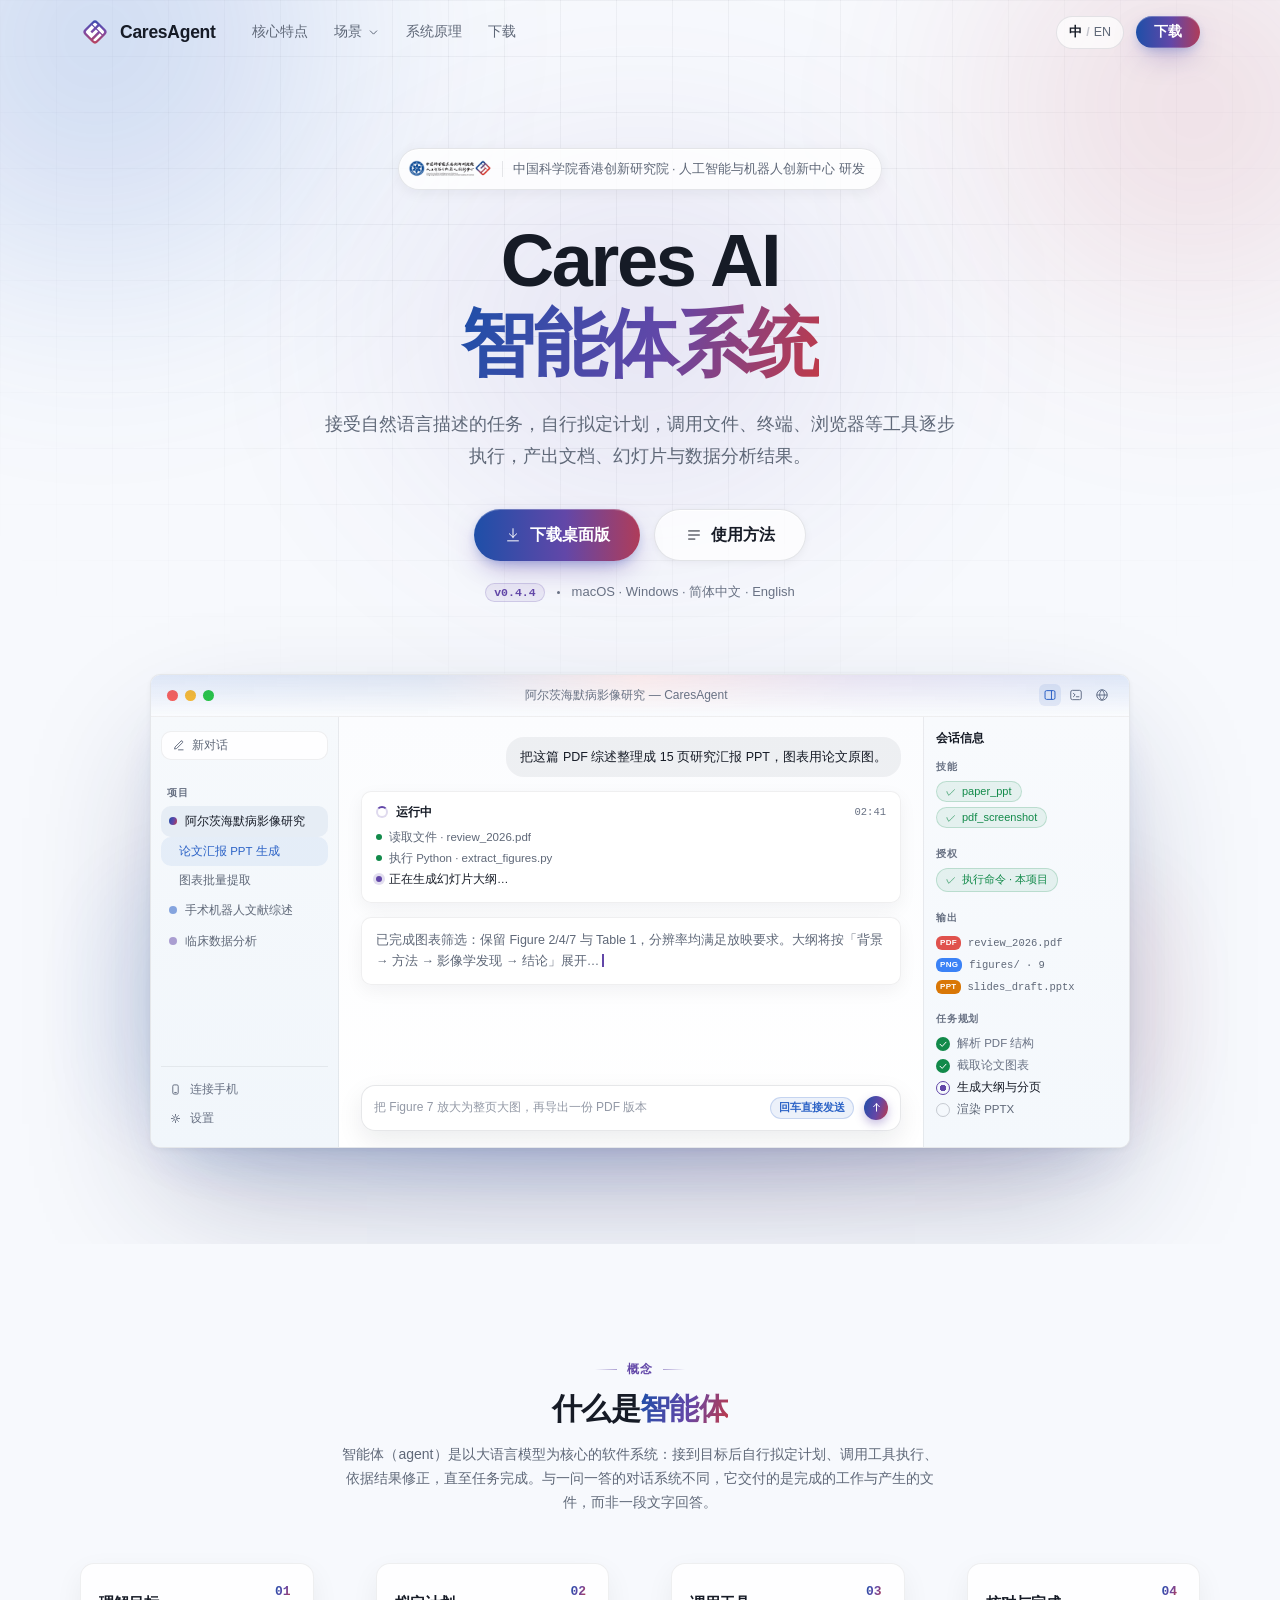
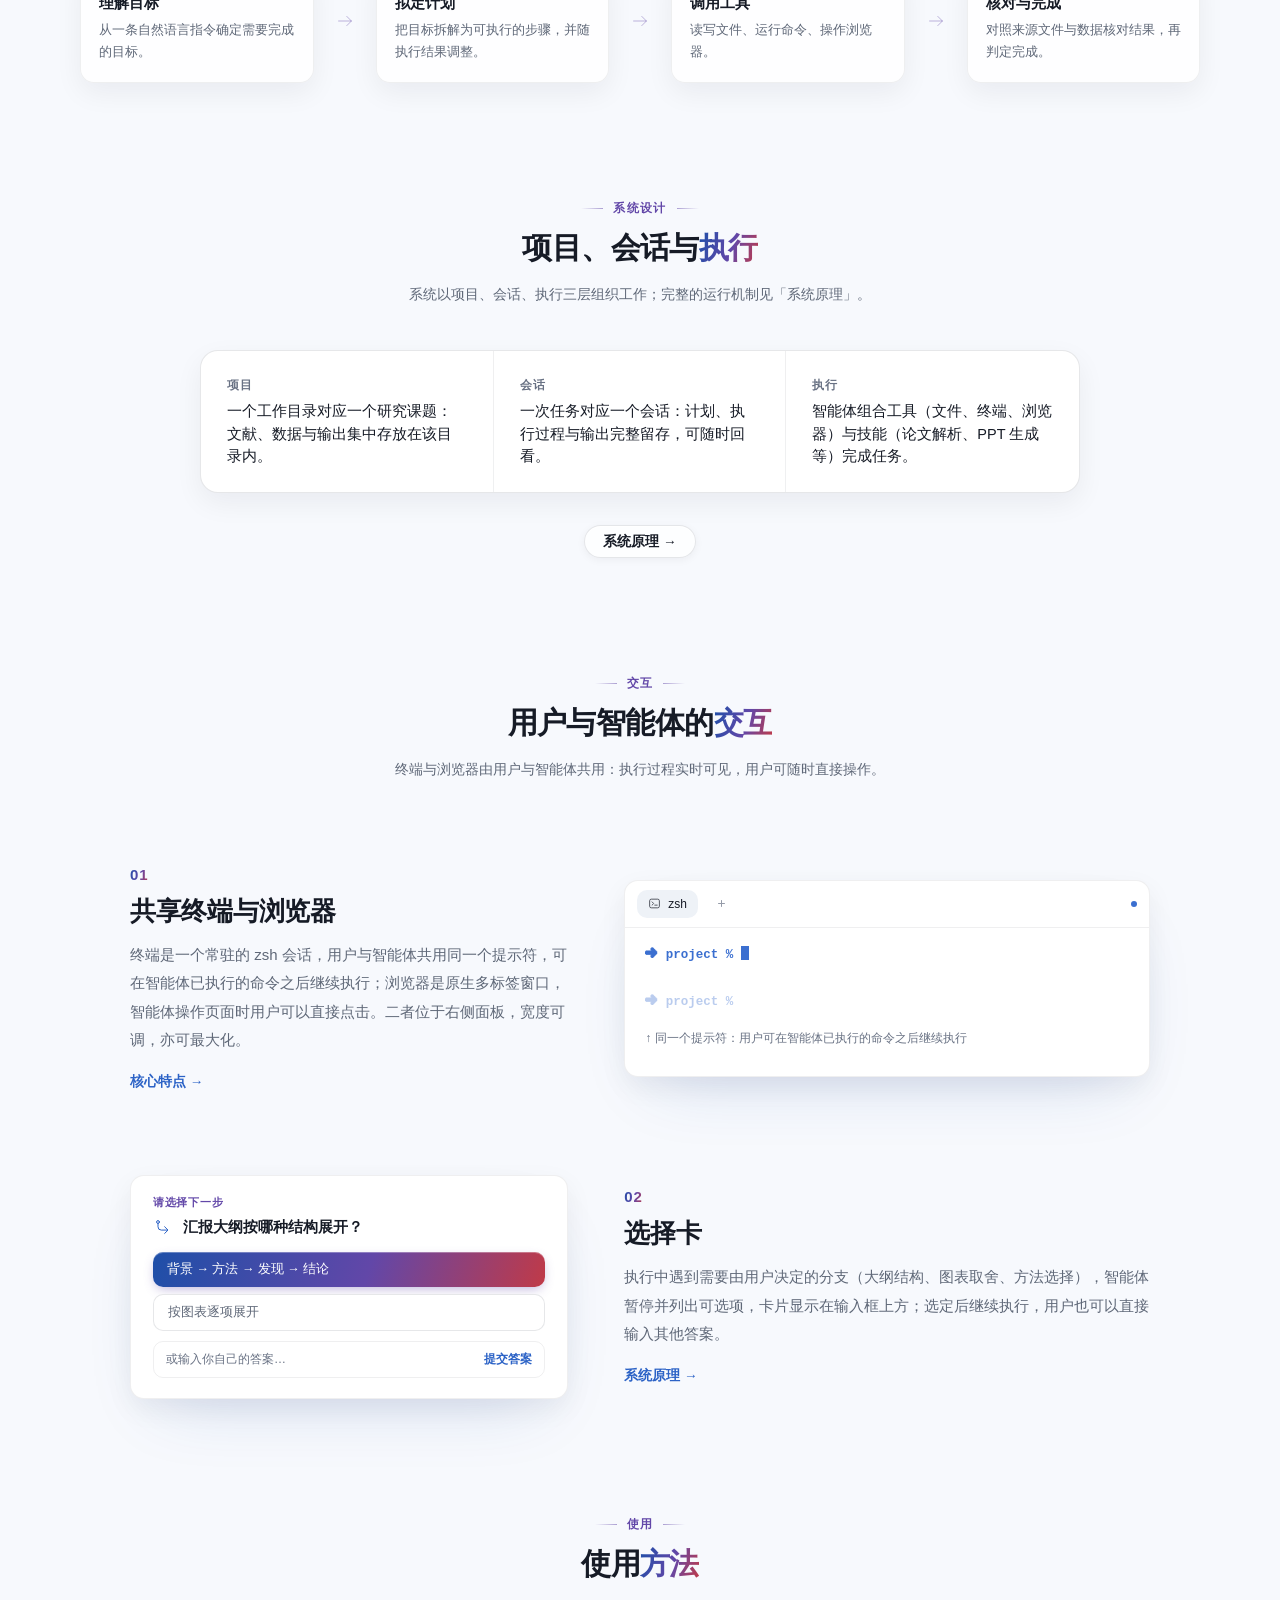
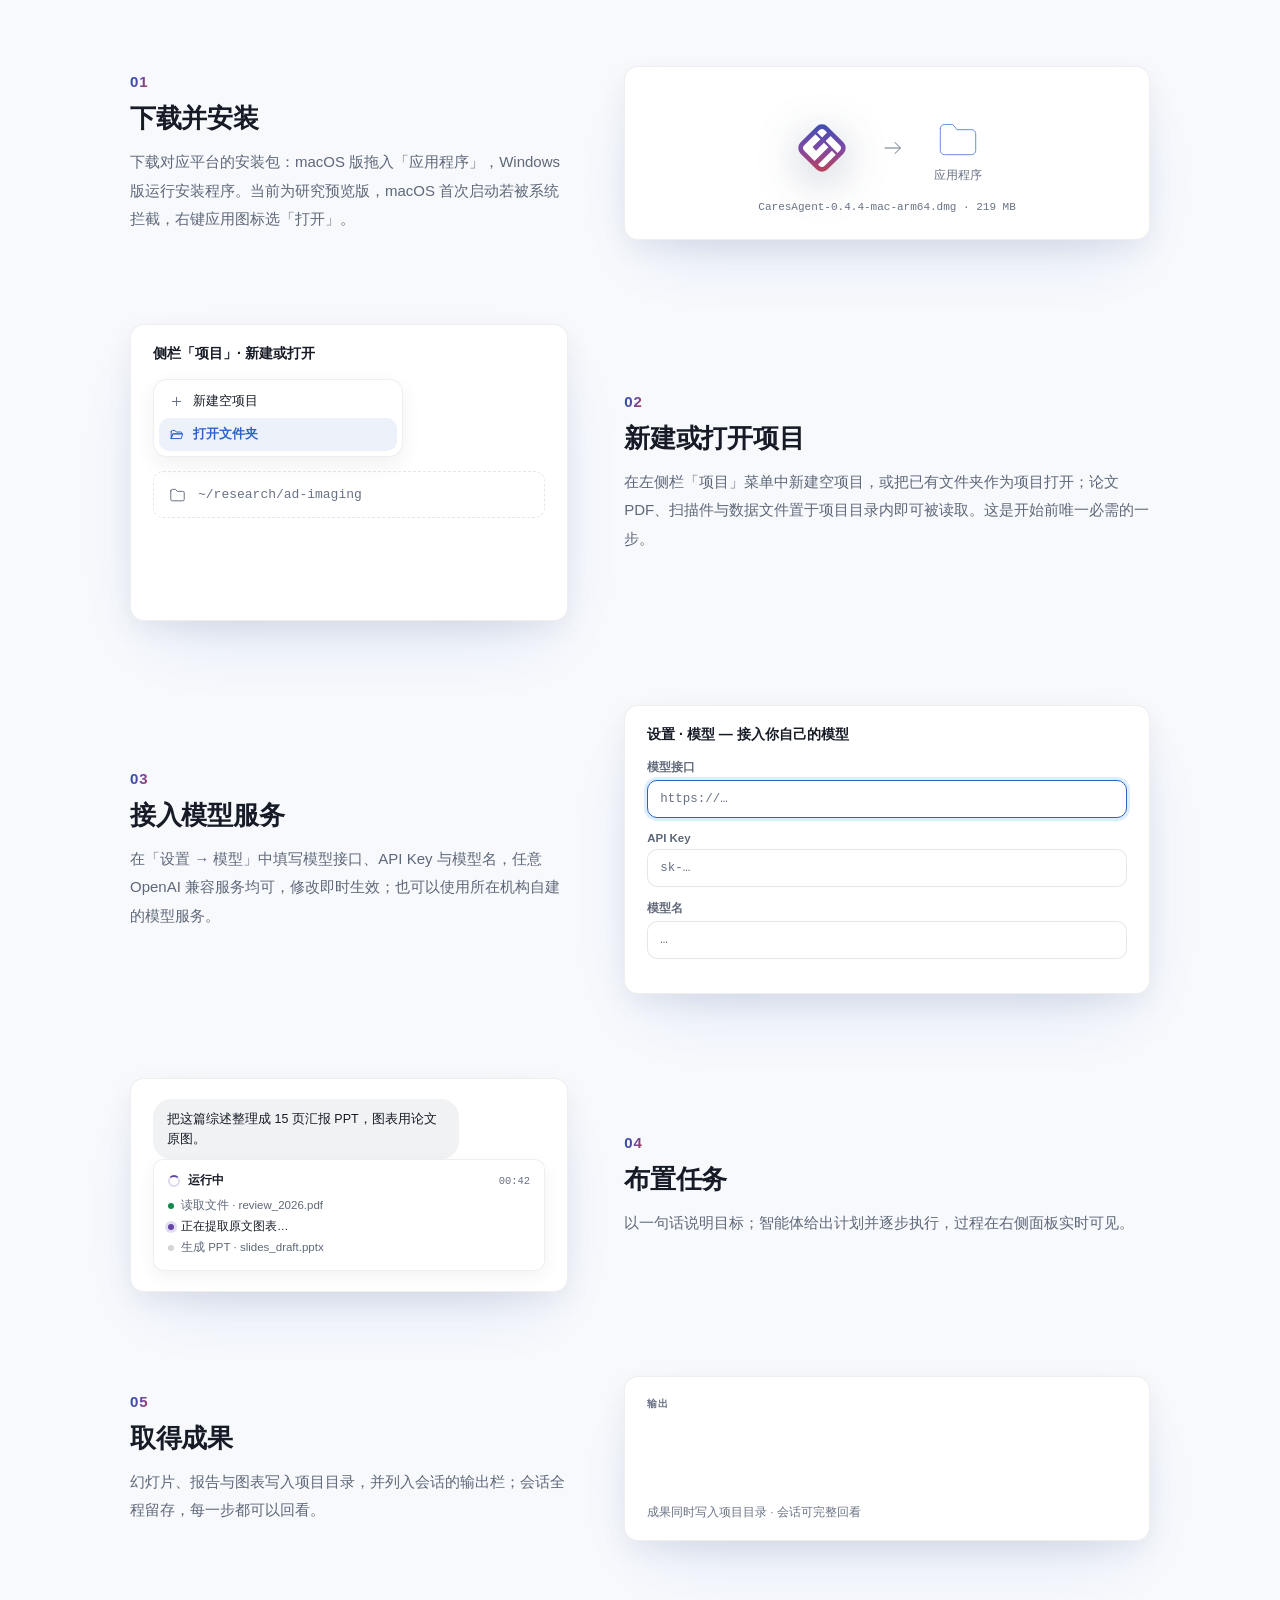
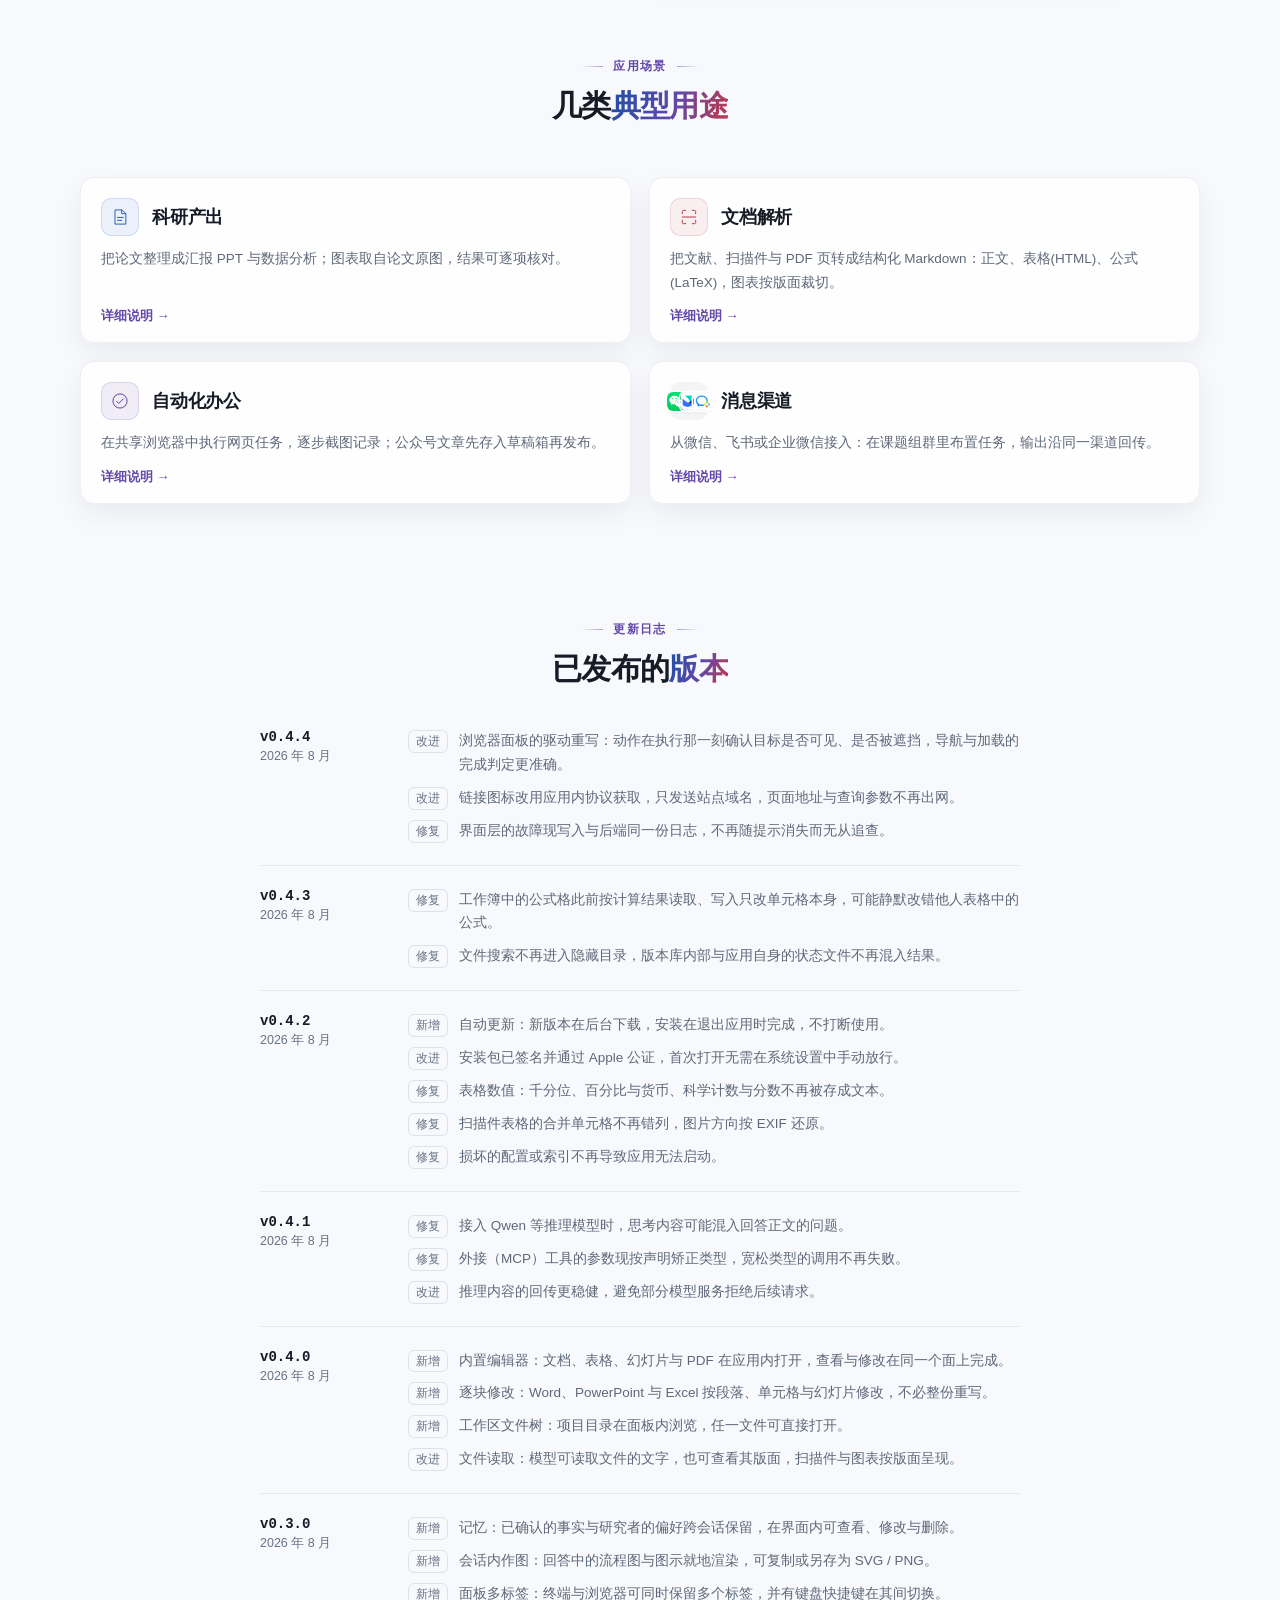
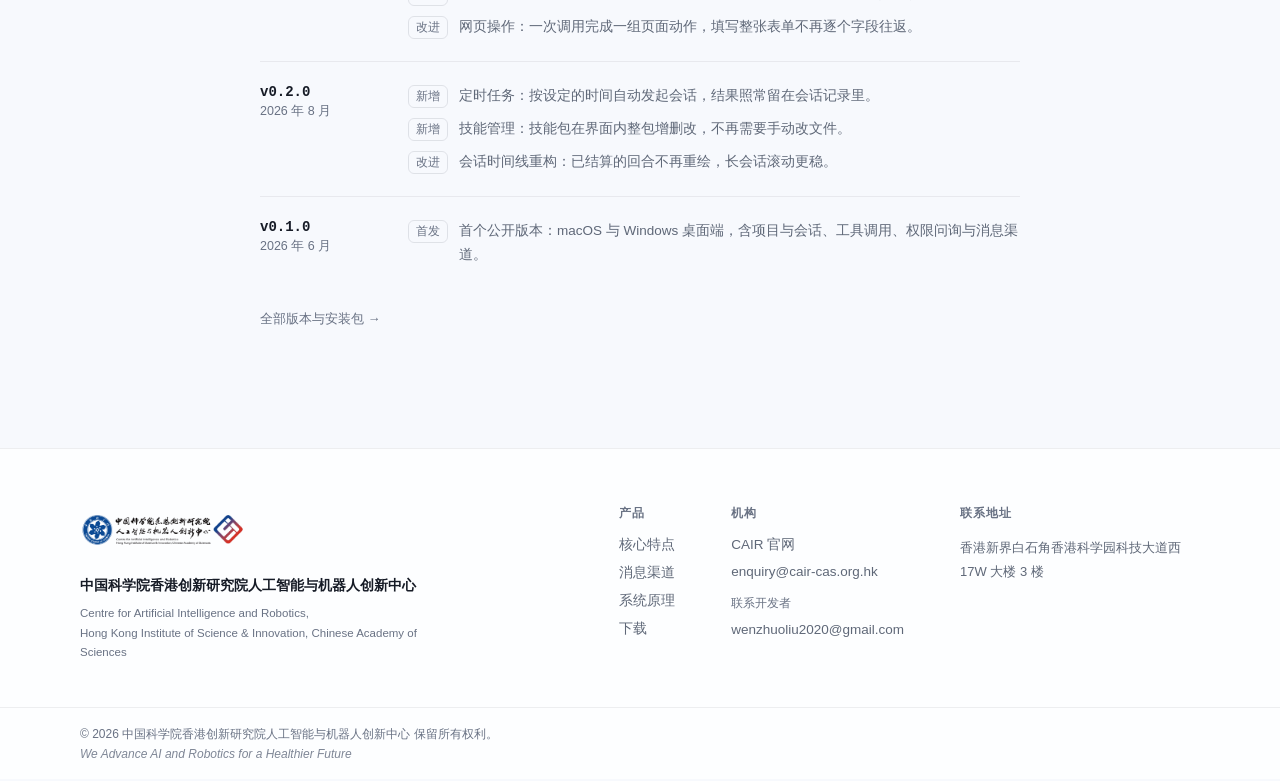
==== commit 701152e2: "v0.4.4：更新日志新增本版条目，mac 下载指向新出的已公证包" ====
--- a/index.html
+++ b/index.html
@@ -94,7 +94,7 @@
           <a class="btn btn-primary btn-lg" href="download.html"><svg viewBox="0 0 20 20" fill="none" aria-hidden="true"><path d="M10 3v9.5m0 0L6 8.7m4 3.8 4-3.8M4 16.5h12" stroke="currentColor" stroke-linecap="round" stroke-linejoin="round"/></svg><span data-i18n="hero.cta1">下载桌面版</span></a>
           <a class="btn btn-ghost btn-lg" href="#usage"><svg viewBox="0 0 20 20" fill="none" aria-hidden="true"><path d="M4 5.5h12M4 10h12M4 14.5h7" stroke="currentColor" stroke-linecap="round"/></svg><span data-i18n="hero.cta2">使用方法</span></a>
         </div>
-        <p class="hero-meta reveal"><span class="meta-chip">v0.4.3</span><span class="meta-dot"></span><span data-i18n="hero.meta">macOS · Windows · 简体中文 · English</span></p>
+        <p class="hero-meta reveal"><span class="meta-chip">v0.4.4</span><span class="meta-dot"></span><span data-i18n="hero.meta">macOS · Windows · 简体中文 · English</span></p>
 
         <div class="shot reveal" aria-hidden="true">
           <div class="shot-glow"></div>
@@ -238,7 +238,7 @@
               <span class="us-arrow"><svg viewBox="0 0 24 24" fill="none" stroke="currentColor" stroke-linecap="round" stroke-linejoin="round"><path d="M4 12h15M14 6.5l5.5 5.5-5.5 5.5"/></svg></span>
               <span class="us-apps"><svg viewBox="0 0 24 24" fill="none" stroke="currentColor" stroke-linecap="round" stroke-linejoin="round"><path d="M3.5 7.5a2 2 0 0 1 2-2h4l2 2.5h7a2 2 0 0 1 2 2v8a2 2 0 0 1-2 2H5.5a2 2 0 0 1-2-2V7.5Z"/></svg><span data-i18n="usage.m1apps">应用程序</span></span>
             </div>
-            <div class="us-cap">CaresAgent-0.4.3-mac-arm64.dmg · 219 MB</div>
+            <div class="us-cap">CaresAgent-0.4.4-mac-arm64.dmg · 219 MB</div>
           </div>
         </div>
       </div>
@@ -359,6 +359,17 @@
       <ol class="changelog reveal">
         <li class="cl-entry">
           <div class="cl-meta">
+            <span class="cl-ver">v0.4.4</span>
+            <span class="cl-date" data-i18n="log.d8">2026 年 8 月</span>
+          </div>
+          <ul class="cl-items">
+            <li><span class="cl-tag" data-i18n="log.imp">改进</span><span data-i18n="log.i81">浏览器面板的驱动重写：动作在执行那一刻确认目标是否可见、是否被遮挡，导航与加载的完成判定更准确。</span></li>
+            <li><span class="cl-tag" data-i18n="log.imp">改进</span><span data-i18n="log.i82">链接图标改用应用内协议获取，只发送站点域名，页面地址与查询参数不再出网。</span></li>
+            <li><span class="cl-tag" data-i18n="log.fix">修复</span><span data-i18n="log.i83">界面层的故障现写入与后端同一份日志，不再随提示消失而无从追查。</span></li>
+          </ul>
+        </li>
+        <li class="cl-entry">
+          <div class="cl-meta">
             <span class="cl-ver">v0.4.3</span>
             <span class="cl-date" data-i18n="log.d7">2026 年 8 月</span>
           </div>
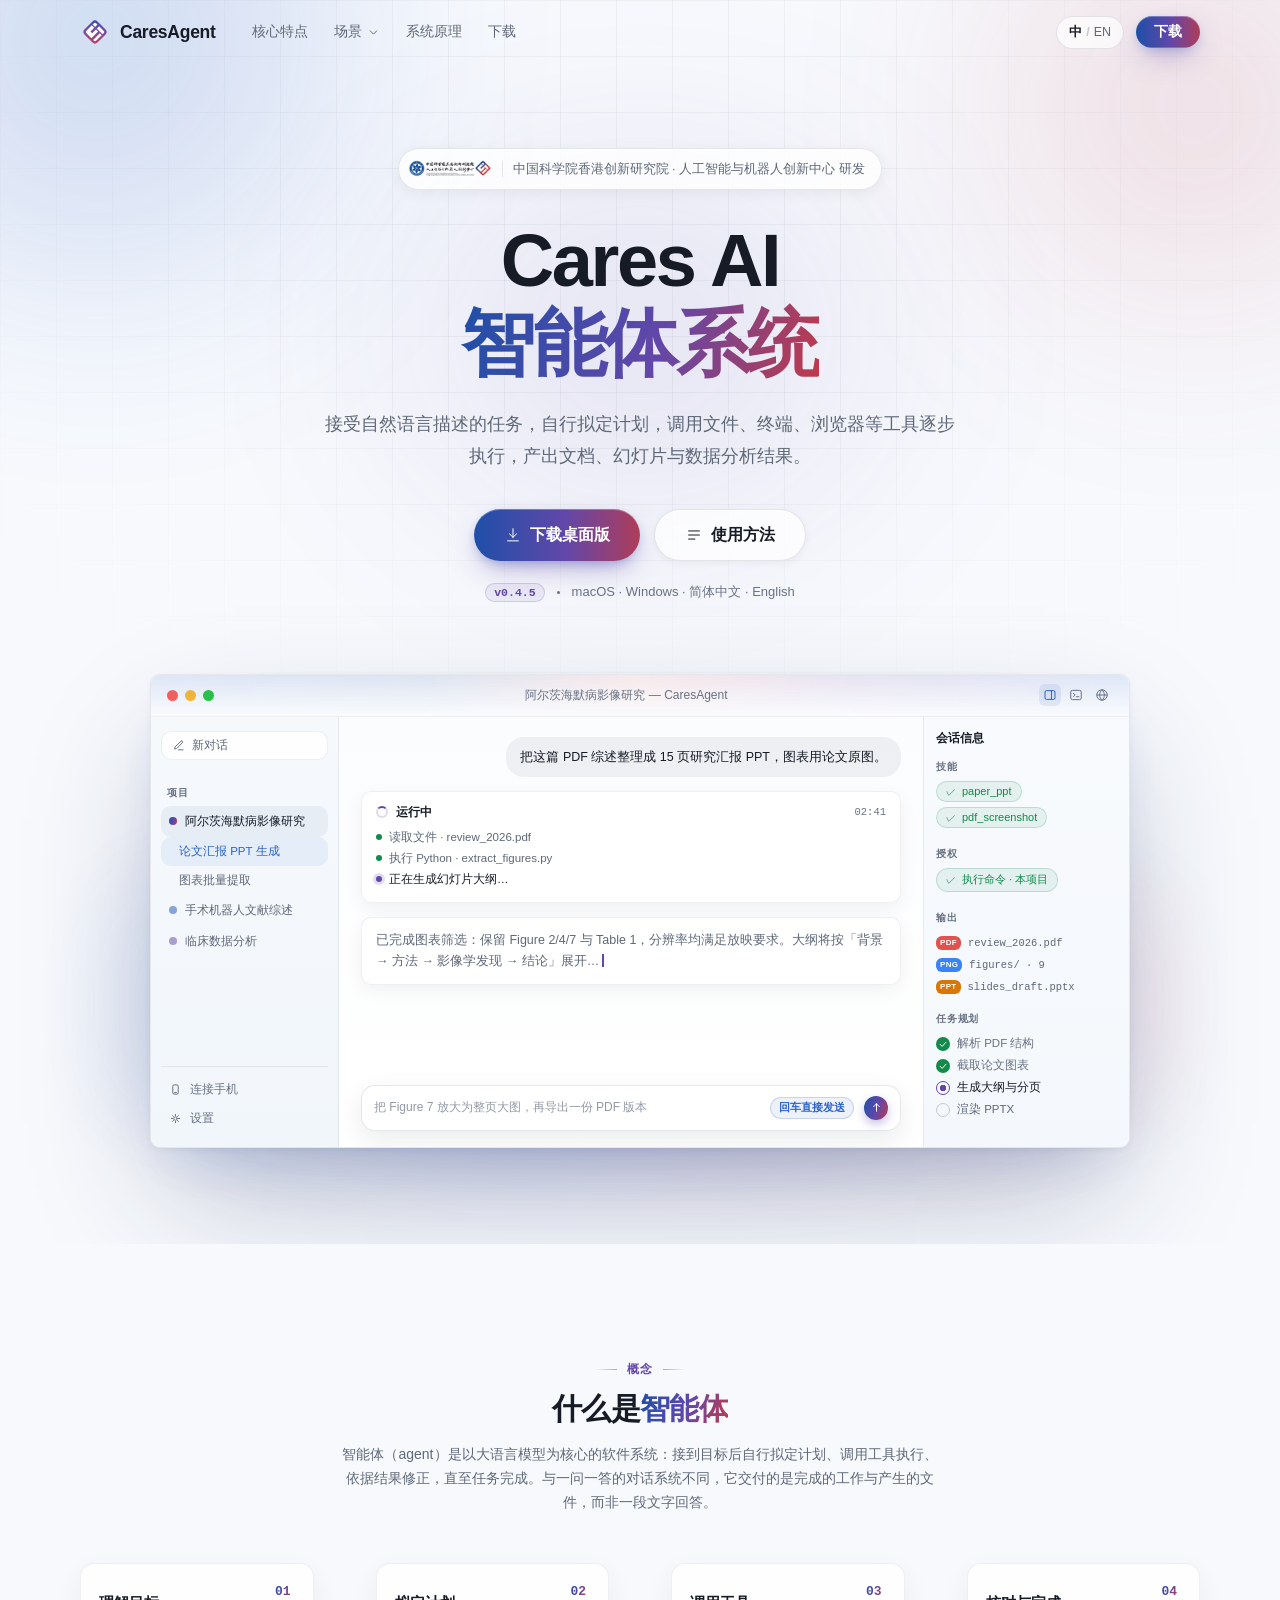
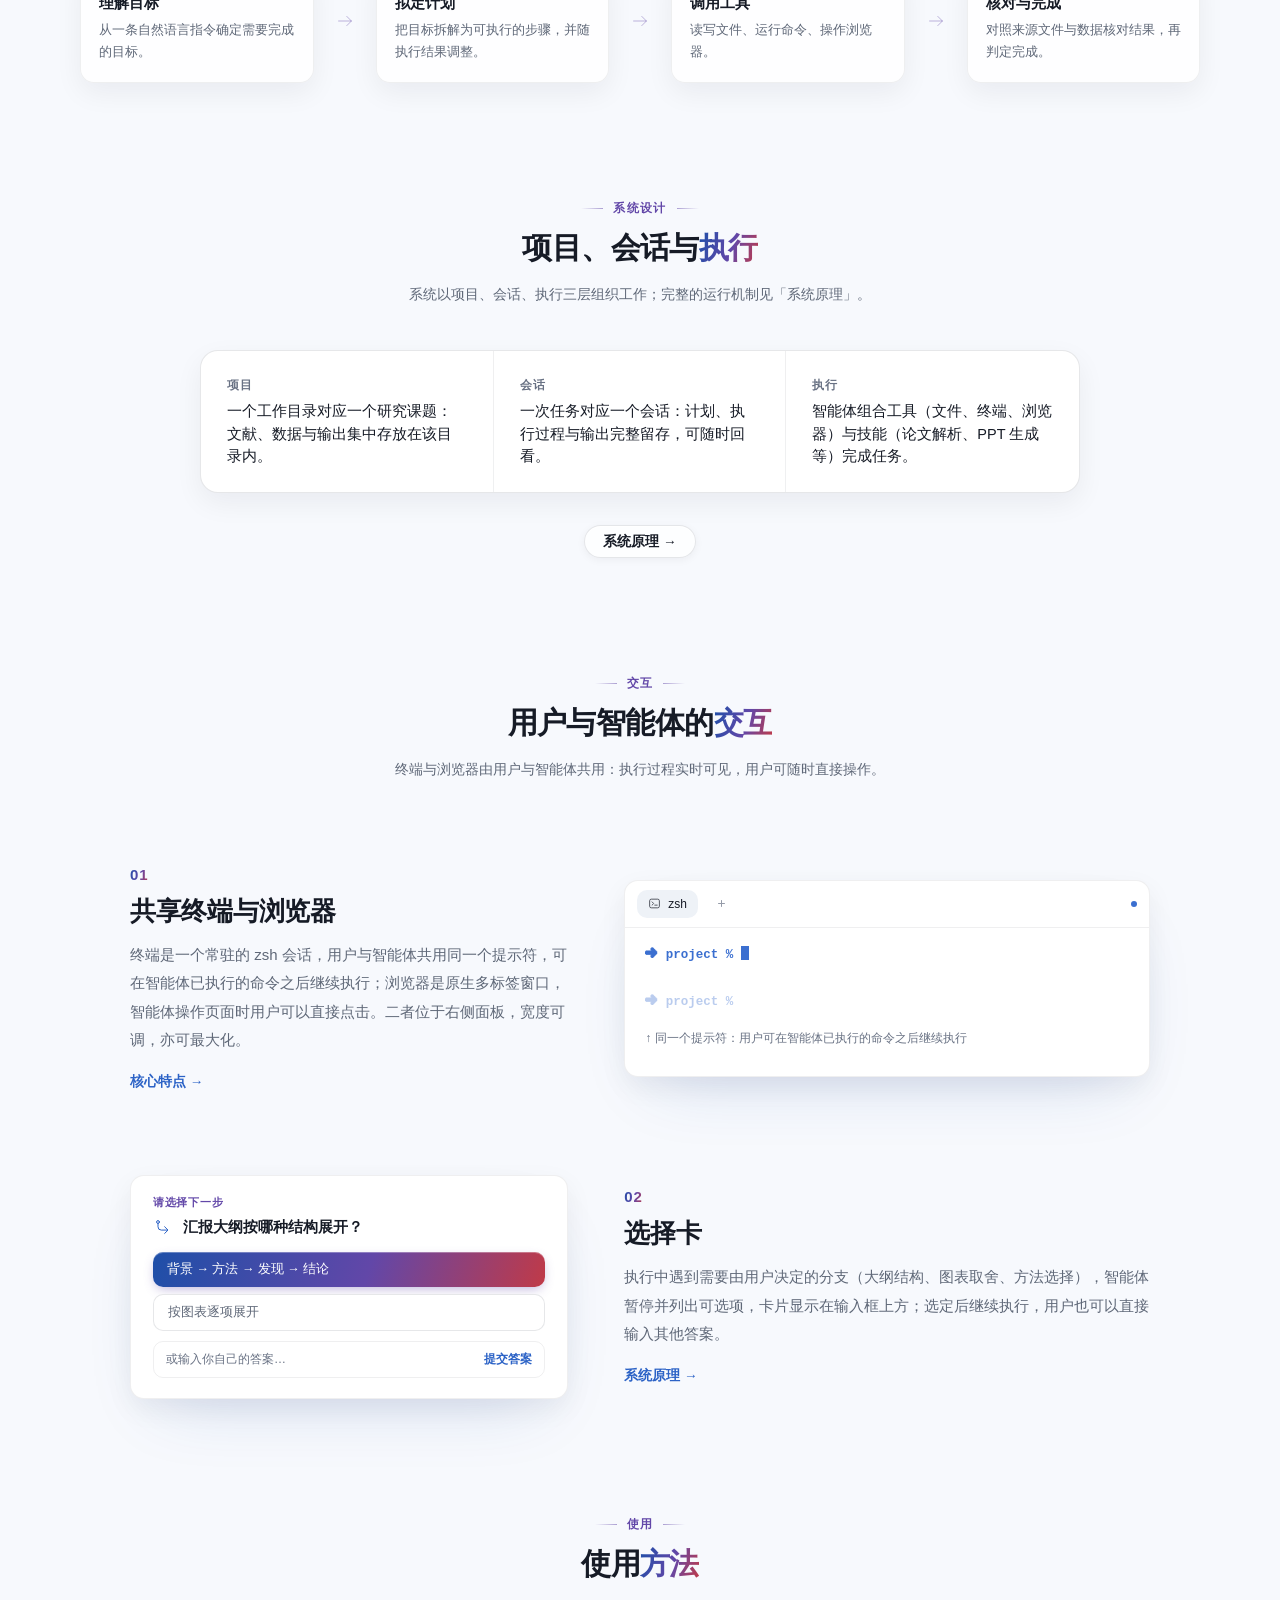
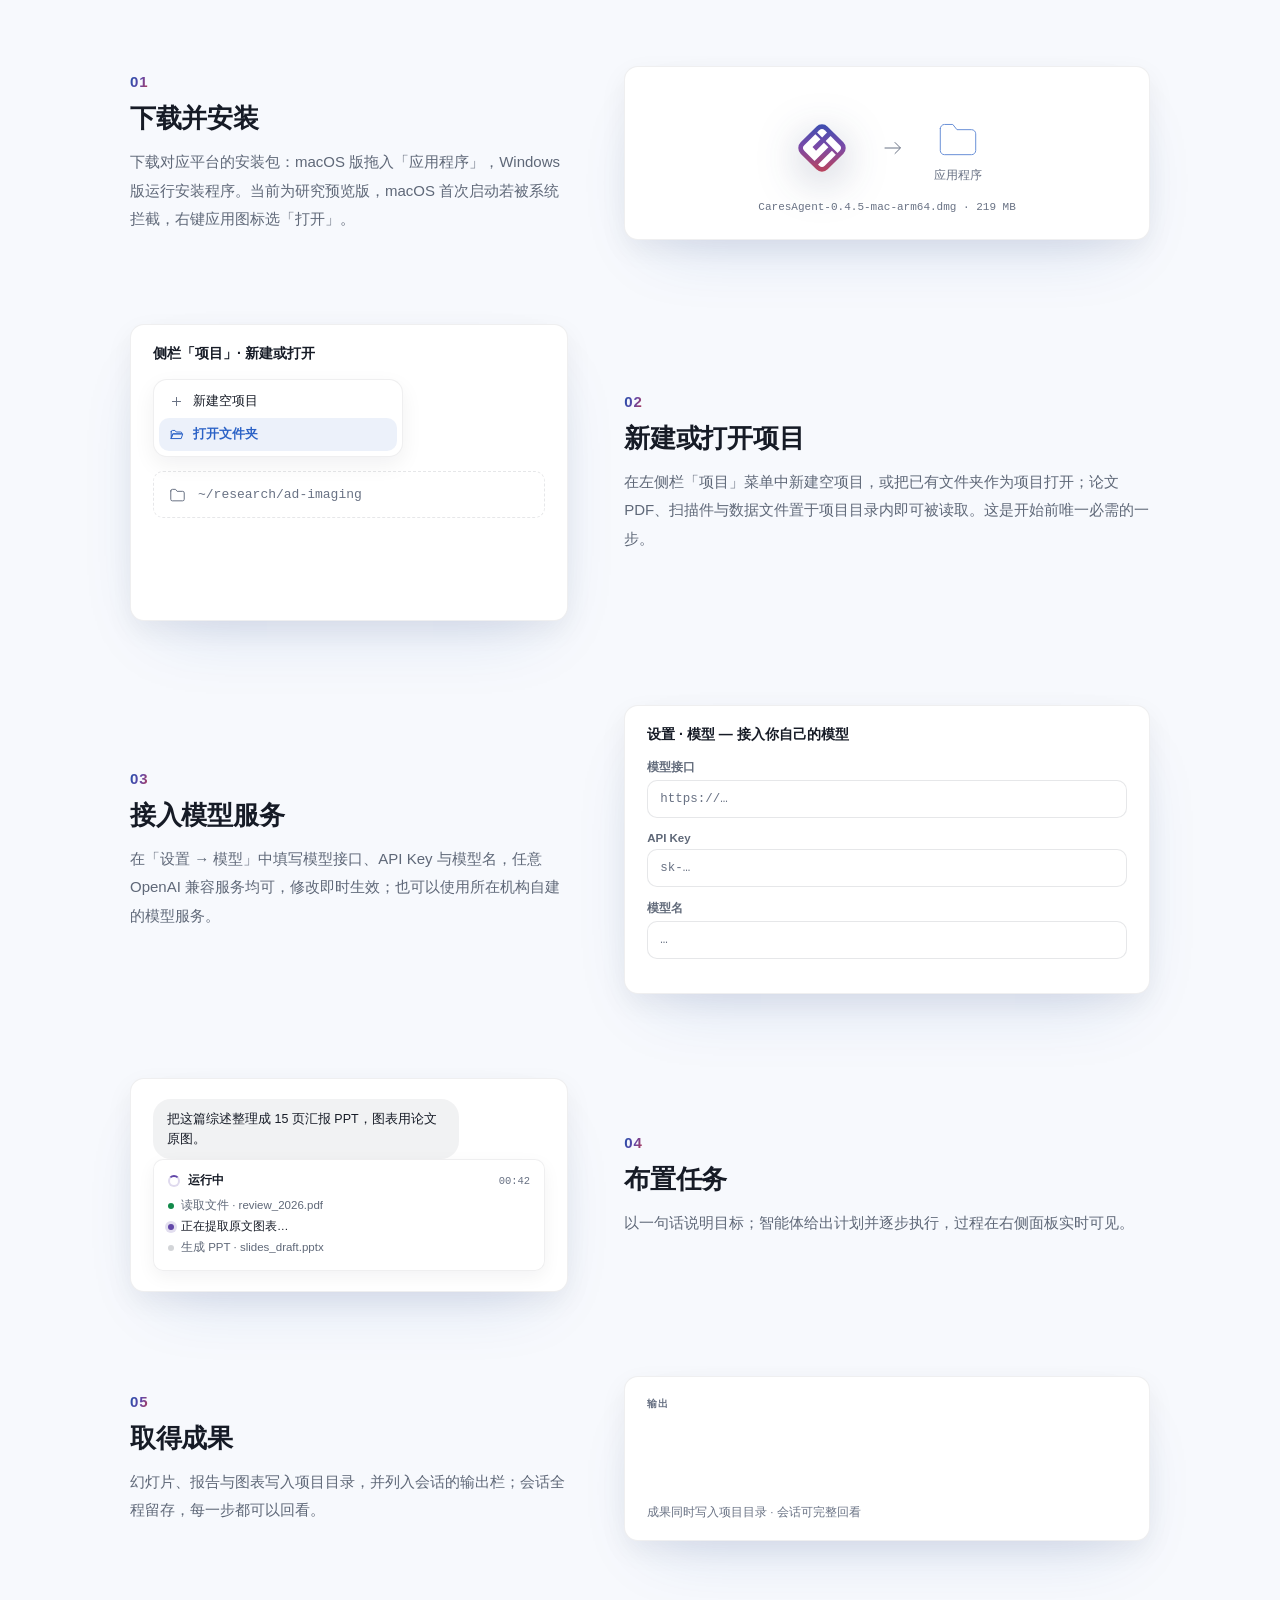
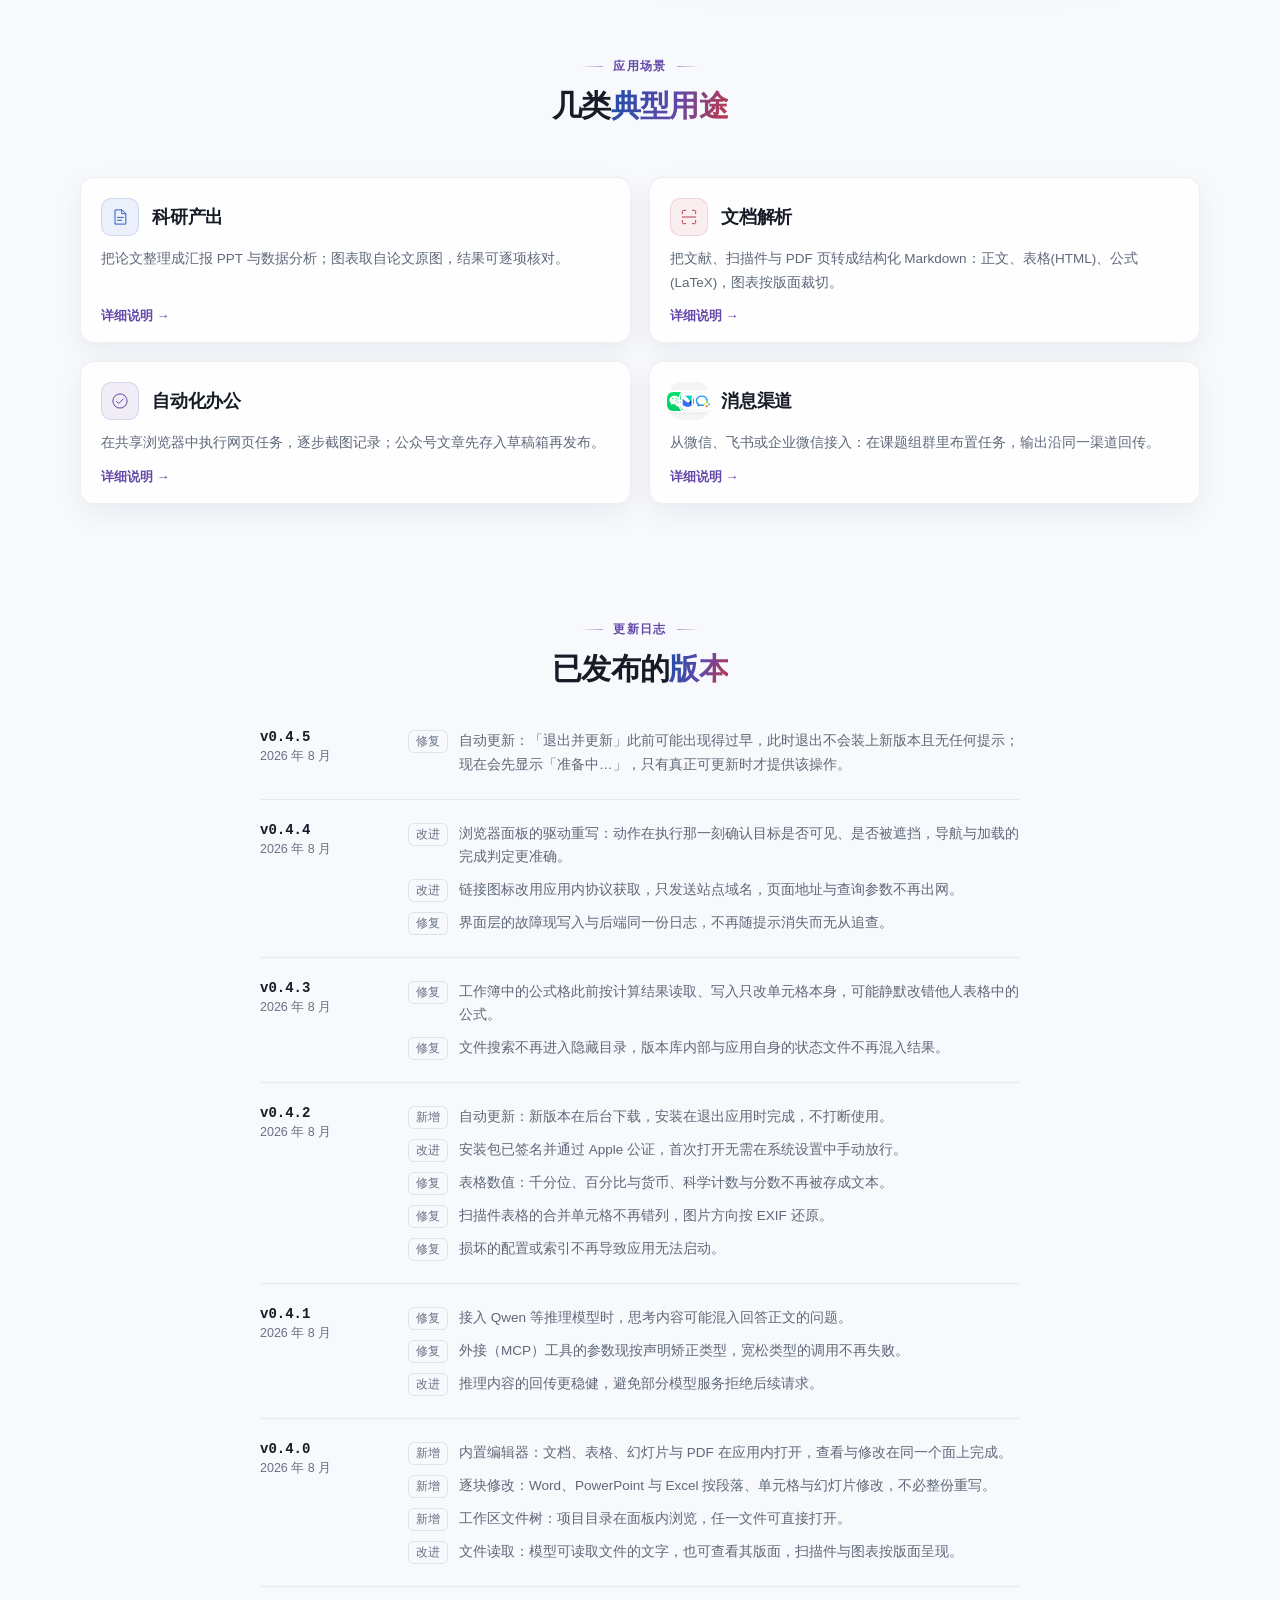
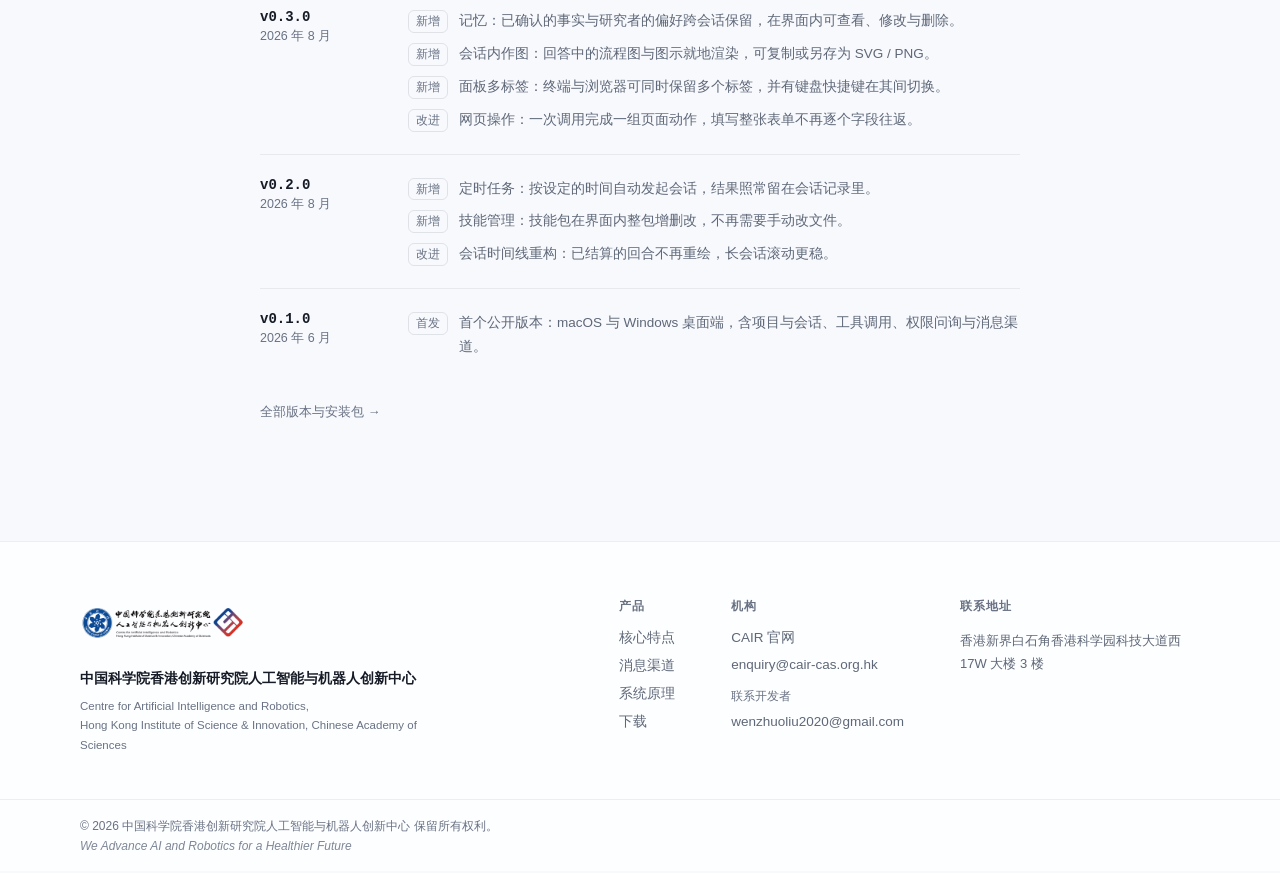
==== commit 501e4839: "v0.4.5：修复自动更新本身，更新日志与下载指向新包" ====
--- a/index.html
+++ b/index.html
@@ -94,7 +94,7 @@
           <a class="btn btn-primary btn-lg" href="download.html"><svg viewBox="0 0 20 20" fill="none" aria-hidden="true"><path d="M10 3v9.5m0 0L6 8.7m4 3.8 4-3.8M4 16.5h12" stroke="currentColor" stroke-linecap="round" stroke-linejoin="round"/></svg><span data-i18n="hero.cta1">下载桌面版</span></a>
           <a class="btn btn-ghost btn-lg" href="#usage"><svg viewBox="0 0 20 20" fill="none" aria-hidden="true"><path d="M4 5.5h12M4 10h12M4 14.5h7" stroke="currentColor" stroke-linecap="round"/></svg><span data-i18n="hero.cta2">使用方法</span></a>
         </div>
-        <p class="hero-meta reveal"><span class="meta-chip">v0.4.4</span><span class="meta-dot"></span><span data-i18n="hero.meta">macOS · Windows · 简体中文 · English</span></p>
+        <p class="hero-meta reveal"><span class="meta-chip">v0.4.5</span><span class="meta-dot"></span><span data-i18n="hero.meta">macOS · Windows · 简体中文 · English</span></p>
 
         <div class="shot reveal" aria-hidden="true">
           <div class="shot-glow"></div>
@@ -238,7 +238,7 @@
               <span class="us-arrow"><svg viewBox="0 0 24 24" fill="none" stroke="currentColor" stroke-linecap="round" stroke-linejoin="round"><path d="M4 12h15M14 6.5l5.5 5.5-5.5 5.5"/></svg></span>
               <span class="us-apps"><svg viewBox="0 0 24 24" fill="none" stroke="currentColor" stroke-linecap="round" stroke-linejoin="round"><path d="M3.5 7.5a2 2 0 0 1 2-2h4l2 2.5h7a2 2 0 0 1 2 2v8a2 2 0 0 1-2 2H5.5a2 2 0 0 1-2-2V7.5Z"/></svg><span data-i18n="usage.m1apps">应用程序</span></span>
             </div>
-            <div class="us-cap">CaresAgent-0.4.4-mac-arm64.dmg · 219 MB</div>
+            <div class="us-cap">CaresAgent-0.4.5-mac-arm64.dmg · 219 MB</div>
           </div>
         </div>
       </div>
@@ -359,6 +359,15 @@
       <ol class="changelog reveal">
         <li class="cl-entry">
           <div class="cl-meta">
+            <span class="cl-ver">v0.4.5</span>
+            <span class="cl-date" data-i18n="log.d9">2026 年 8 月</span>
+          </div>
+          <ul class="cl-items">
+            <li><span class="cl-tag" data-i18n="log.fix">修复</span><span data-i18n="log.i91">自动更新：「退出并更新」此前可能出现得过早，此时退出不会装上新版本且无任何提示；现在会先显示「准备中…」，只有真正可更新时才提供该操作。</span></li>
+          </ul>
+        </li>
+        <li class="cl-entry">
+          <div class="cl-meta">
             <span class="cl-ver">v0.4.4</span>
             <span class="cl-date" data-i18n="log.d8">2026 年 8 月</span>
           </div>
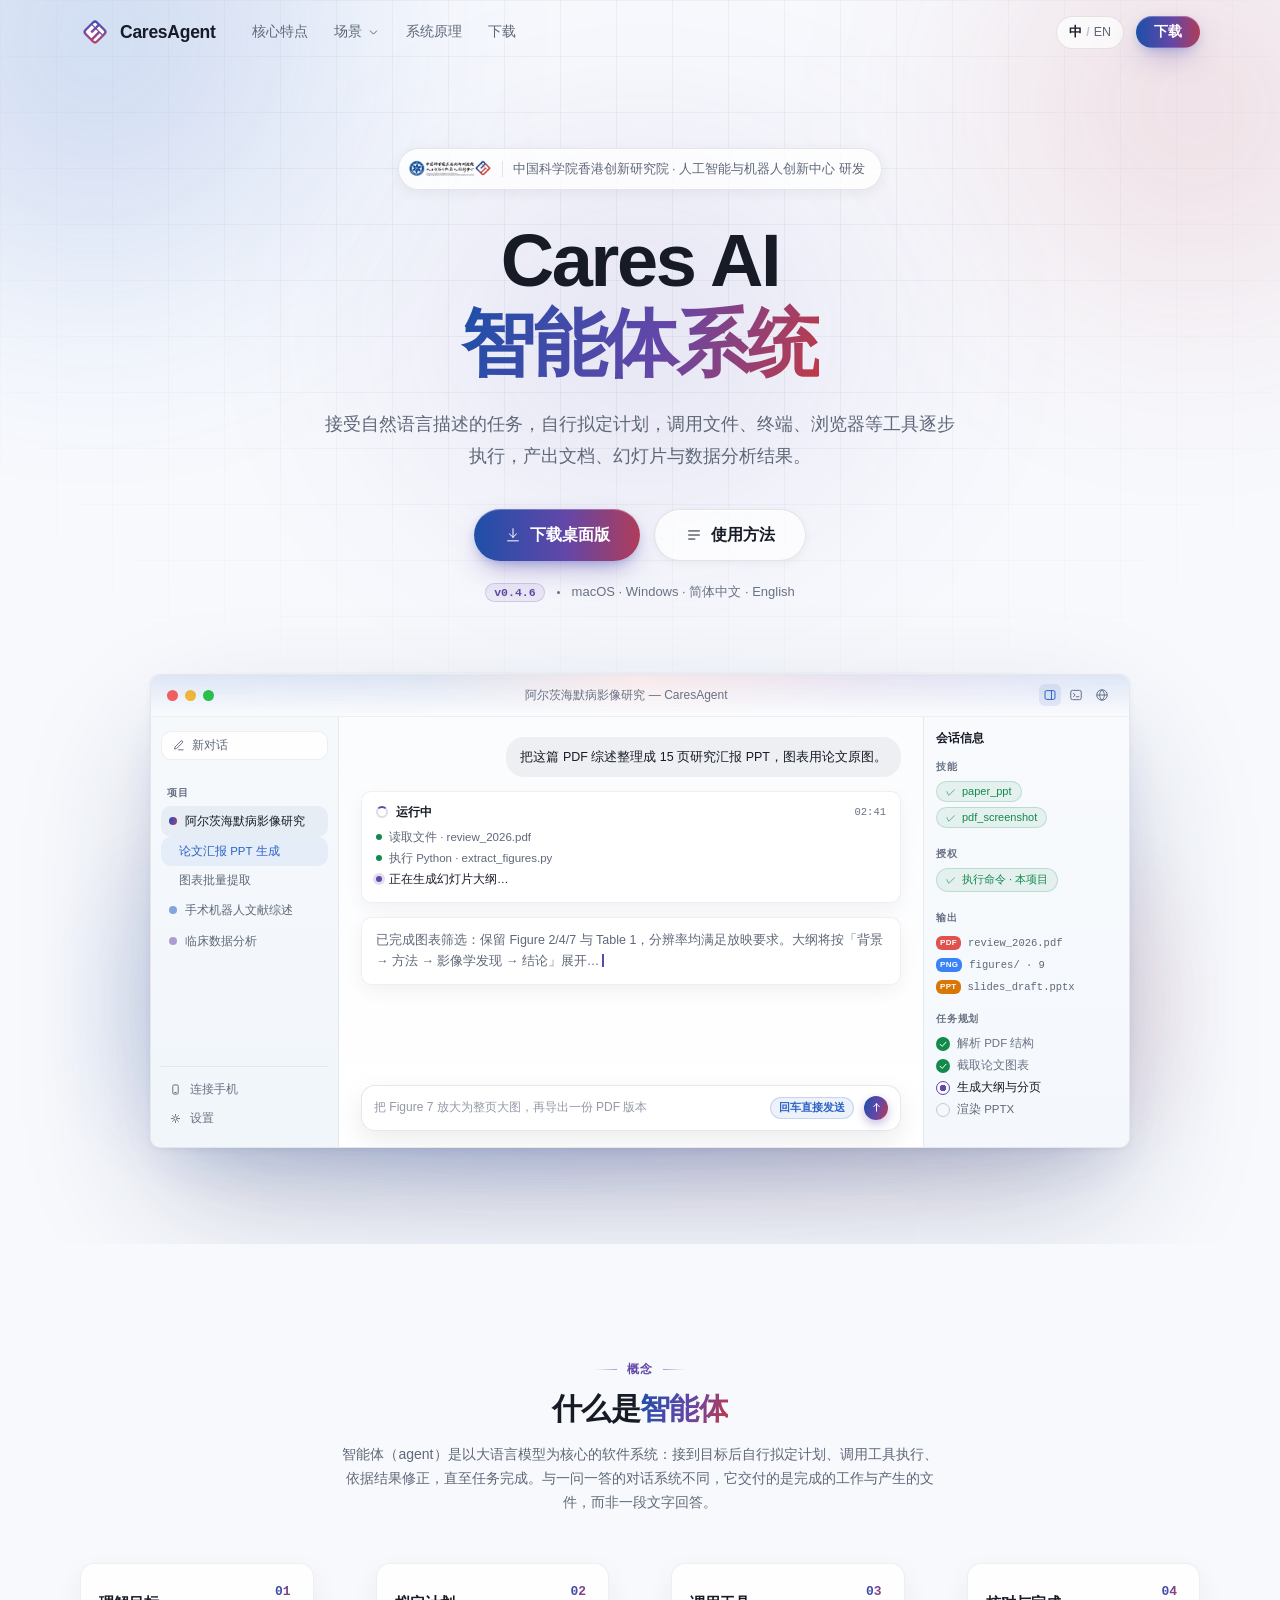
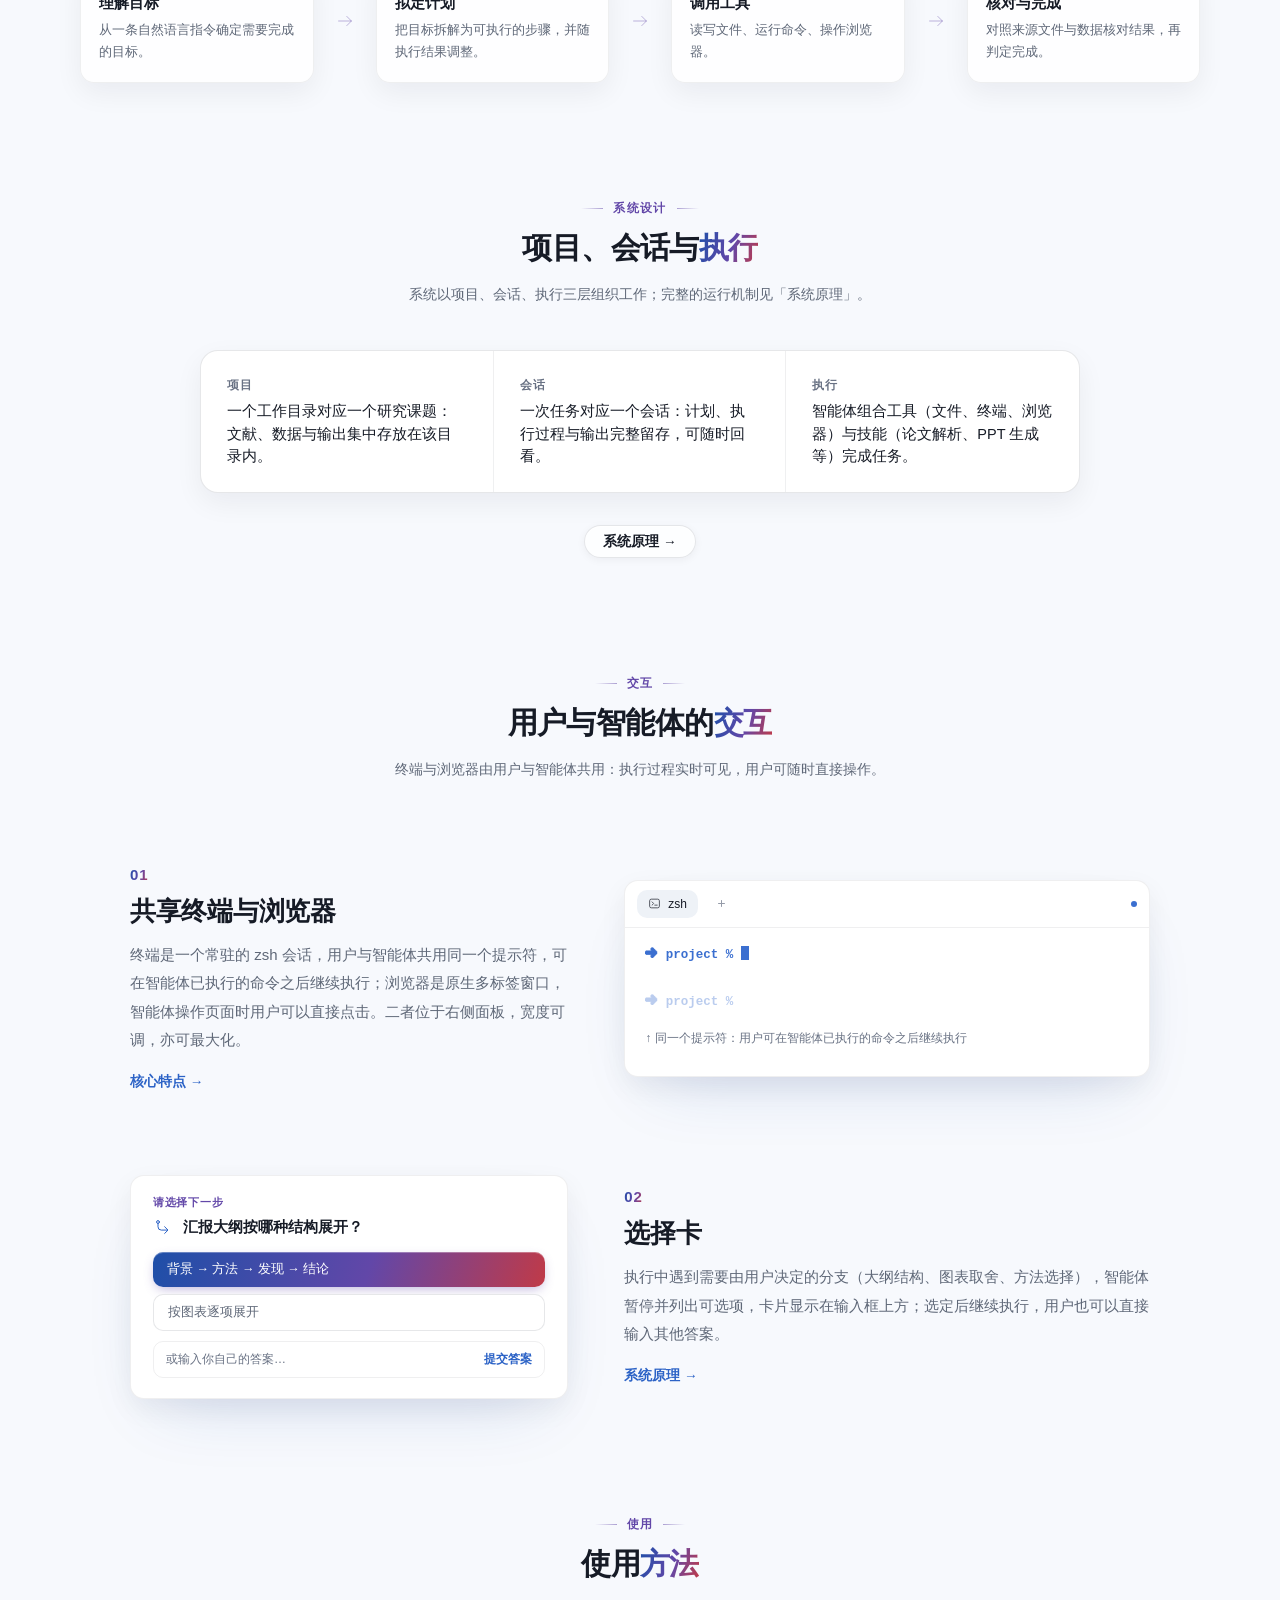
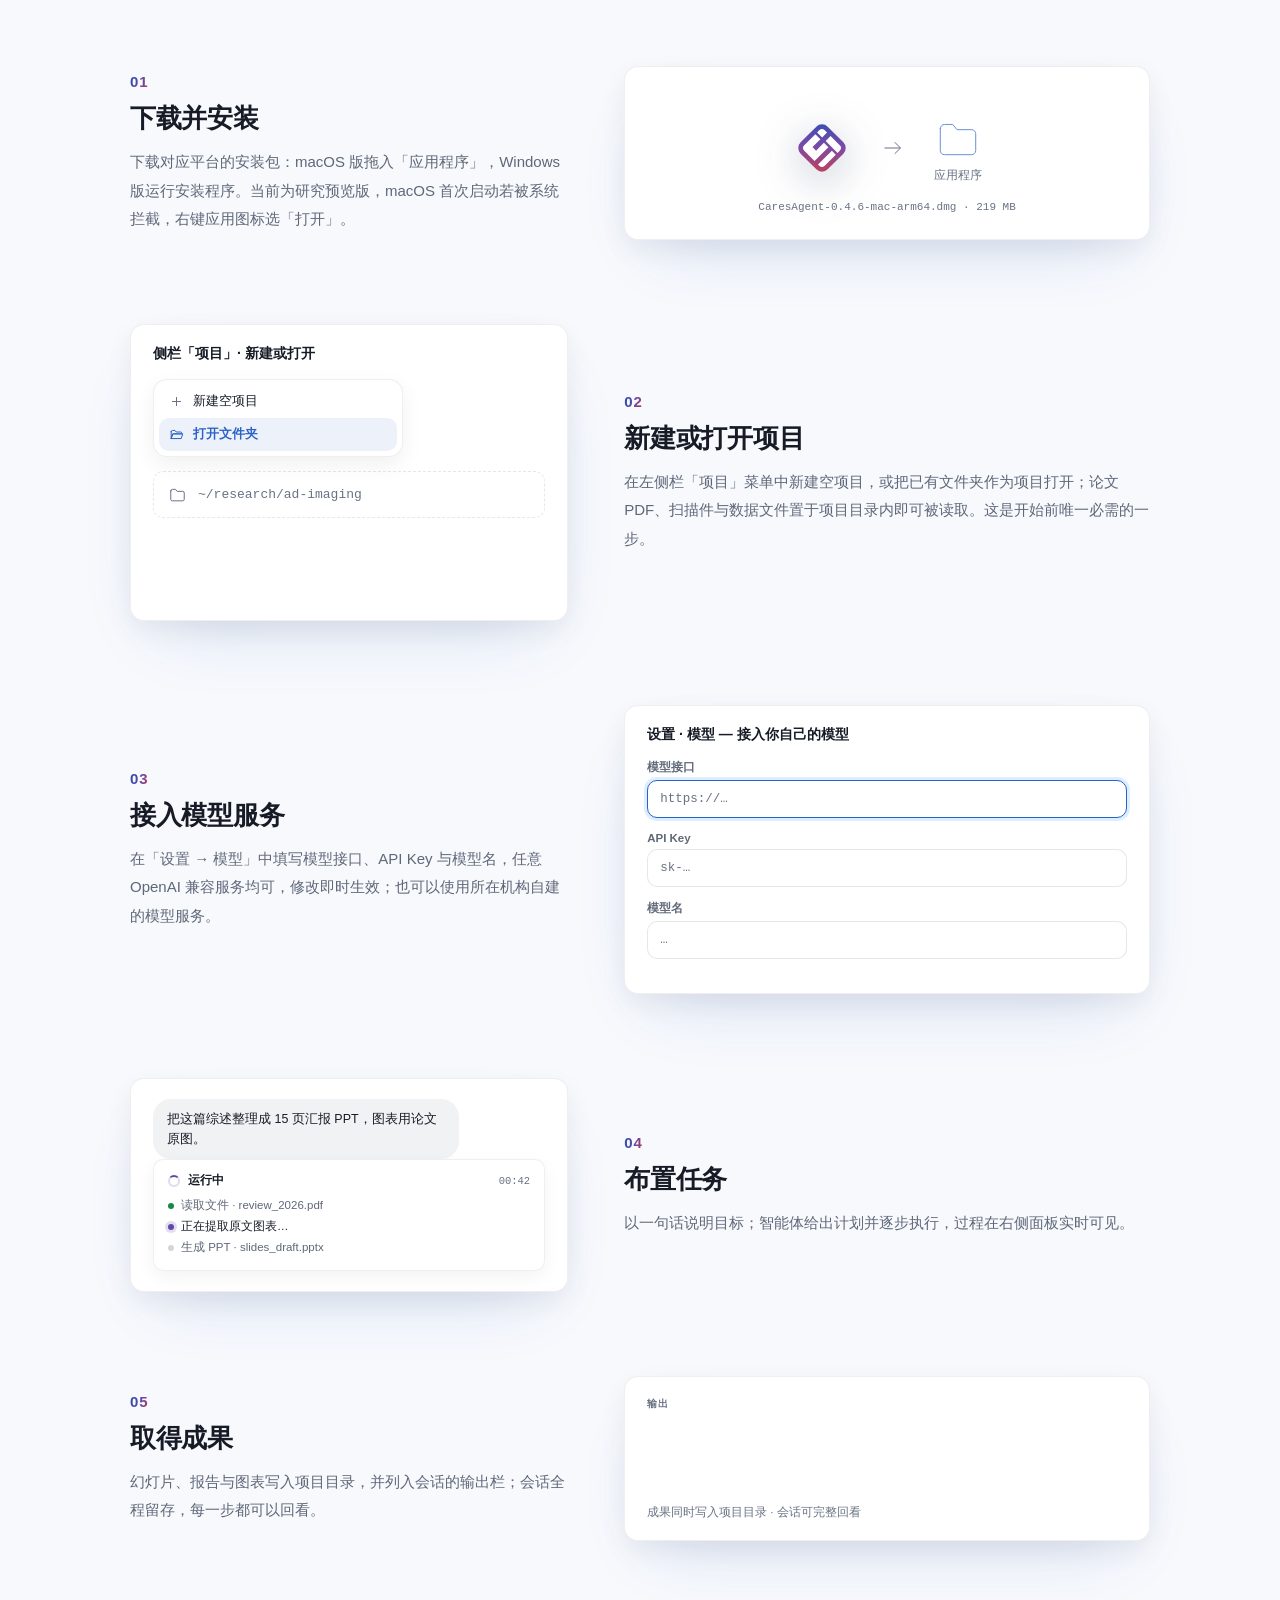
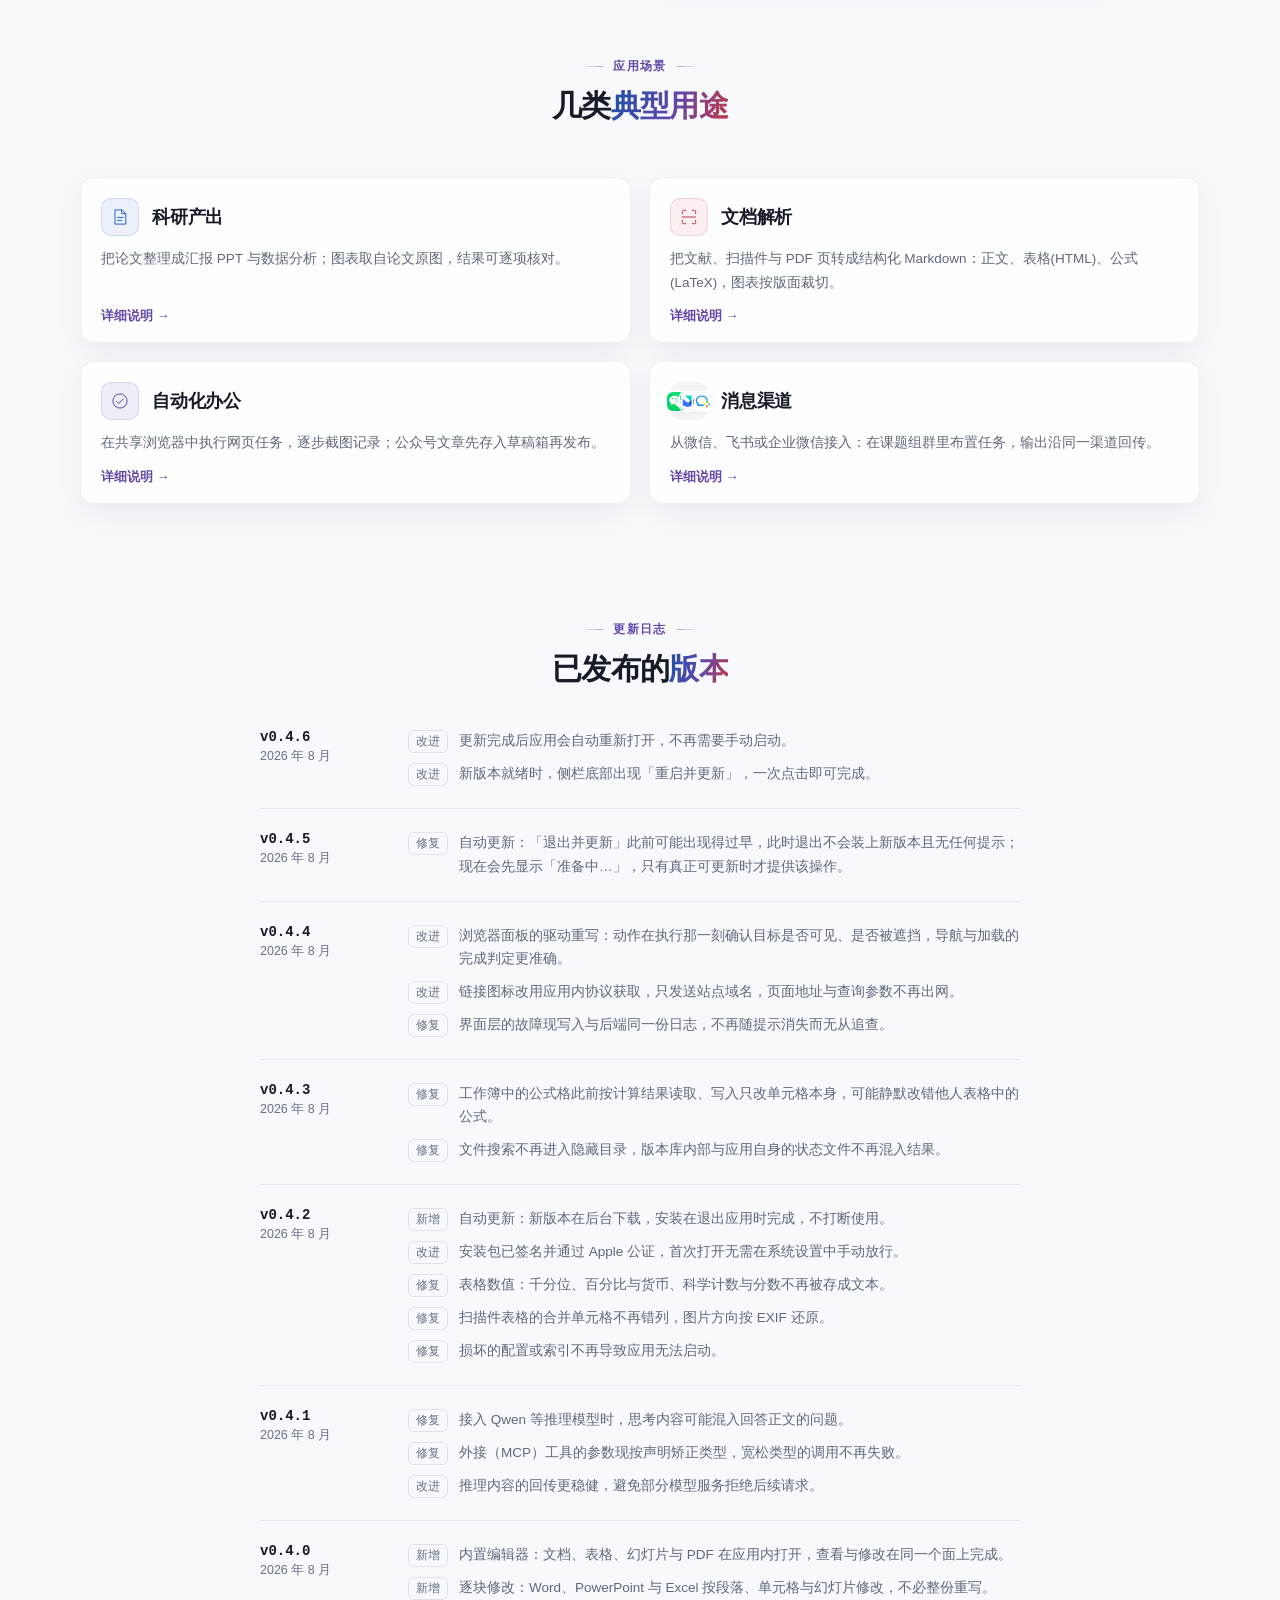
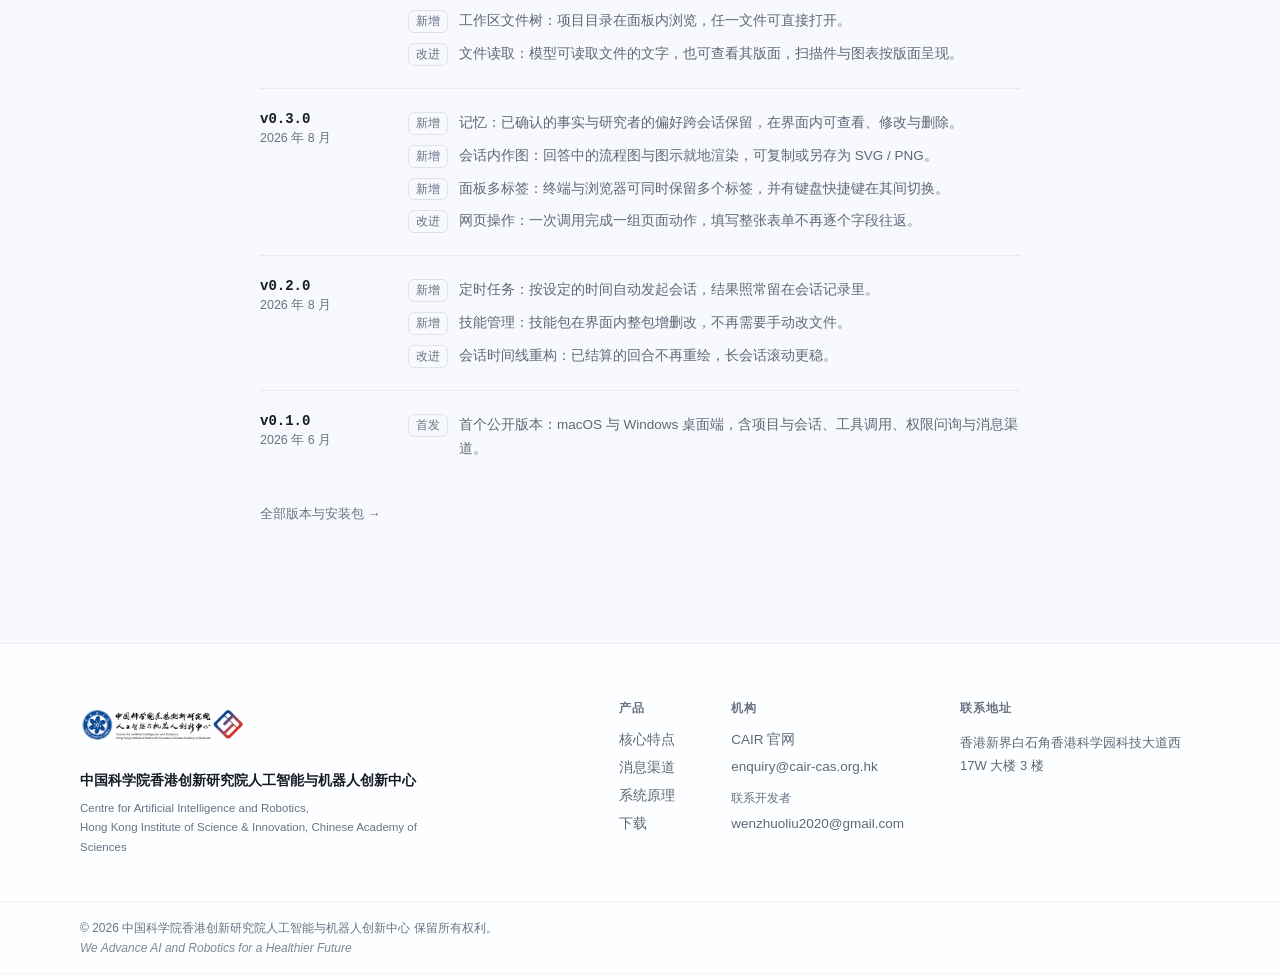
==== commit f08a4bf8: "v0.4.6：更新完成后自动重新打开，侧栏新增重启并更新" ====
--- a/index.html
+++ b/index.html
@@ -94,7 +94,7 @@
           <a class="btn btn-primary btn-lg" href="download.html"><svg viewBox="0 0 20 20" fill="none" aria-hidden="true"><path d="M10 3v9.5m0 0L6 8.7m4 3.8 4-3.8M4 16.5h12" stroke="currentColor" stroke-linecap="round" stroke-linejoin="round"/></svg><span data-i18n="hero.cta1">下载桌面版</span></a>
           <a class="btn btn-ghost btn-lg" href="#usage"><svg viewBox="0 0 20 20" fill="none" aria-hidden="true"><path d="M4 5.5h12M4 10h12M4 14.5h7" stroke="currentColor" stroke-linecap="round"/></svg><span data-i18n="hero.cta2">使用方法</span></a>
         </div>
-        <p class="hero-meta reveal"><span class="meta-chip">v0.4.5</span><span class="meta-dot"></span><span data-i18n="hero.meta">macOS · Windows · 简体中文 · English</span></p>
+        <p class="hero-meta reveal"><span class="meta-chip">v0.4.6</span><span class="meta-dot"></span><span data-i18n="hero.meta">macOS · Windows · 简体中文 · English</span></p>
 
         <div class="shot reveal" aria-hidden="true">
           <div class="shot-glow"></div>
@@ -238,7 +238,7 @@
               <span class="us-arrow"><svg viewBox="0 0 24 24" fill="none" stroke="currentColor" stroke-linecap="round" stroke-linejoin="round"><path d="M4 12h15M14 6.5l5.5 5.5-5.5 5.5"/></svg></span>
               <span class="us-apps"><svg viewBox="0 0 24 24" fill="none" stroke="currentColor" stroke-linecap="round" stroke-linejoin="round"><path d="M3.5 7.5a2 2 0 0 1 2-2h4l2 2.5h7a2 2 0 0 1 2 2v8a2 2 0 0 1-2 2H5.5a2 2 0 0 1-2-2V7.5Z"/></svg><span data-i18n="usage.m1apps">应用程序</span></span>
             </div>
-            <div class="us-cap">CaresAgent-0.4.5-mac-arm64.dmg · 219 MB</div>
+            <div class="us-cap">CaresAgent-0.4.6-mac-arm64.dmg · 219 MB</div>
           </div>
         </div>
       </div>
@@ -359,6 +359,16 @@
       <ol class="changelog reveal">
         <li class="cl-entry">
           <div class="cl-meta">
+            <span class="cl-ver">v0.4.6</span>
+            <span class="cl-date" data-i18n="log.d10">2026 年 8 月</span>
+          </div>
+          <ul class="cl-items">
+            <li><span class="cl-tag" data-i18n="log.imp">改进</span><span data-i18n="log.i101">更新完成后应用会自动重新打开，不再需要手动启动。</span></li>
+            <li><span class="cl-tag" data-i18n="log.imp">改进</span><span data-i18n="log.i102">新版本就绪时，侧栏底部出现「重启并更新」，一次点击即可完成。</span></li>
+          </ul>
+        </li>
+        <li class="cl-entry">
+          <div class="cl-meta">
             <span class="cl-ver">v0.4.5</span>
             <span class="cl-date" data-i18n="log.d9">2026 年 8 月</span>
           </div>
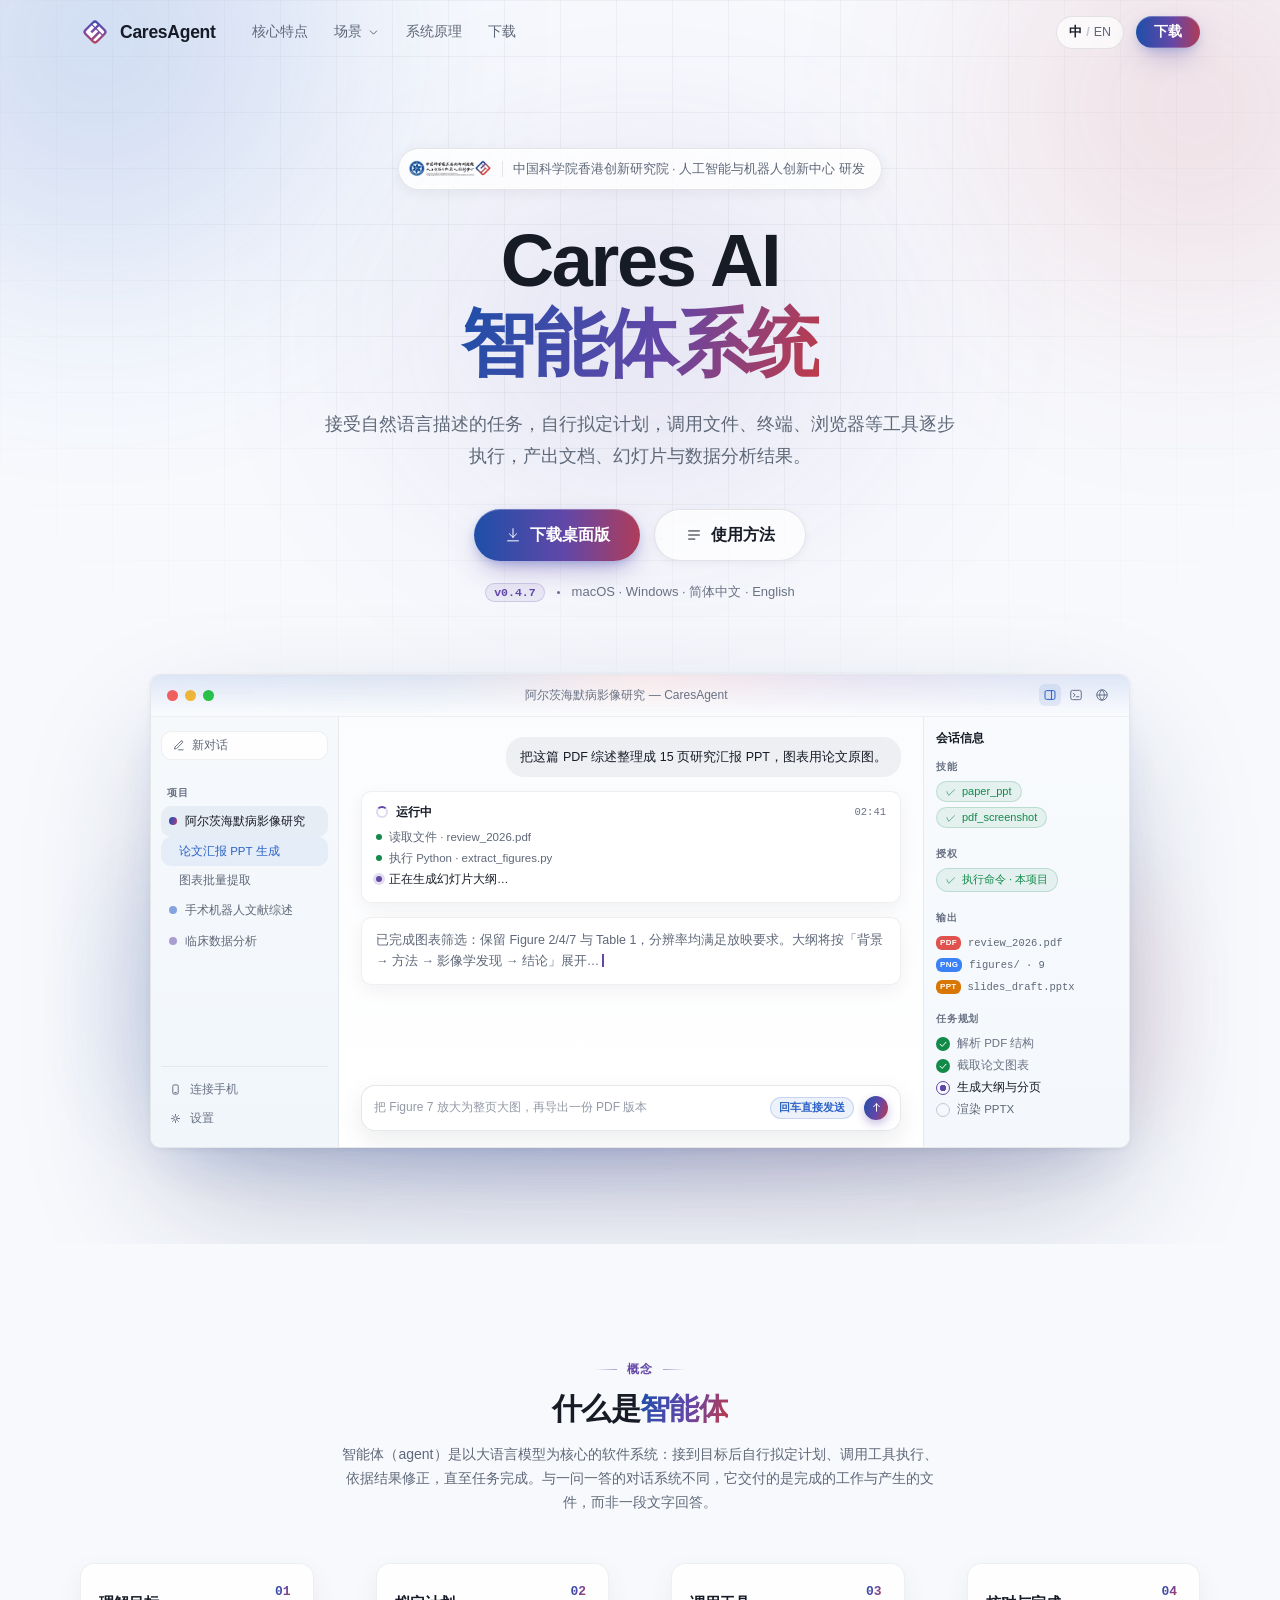
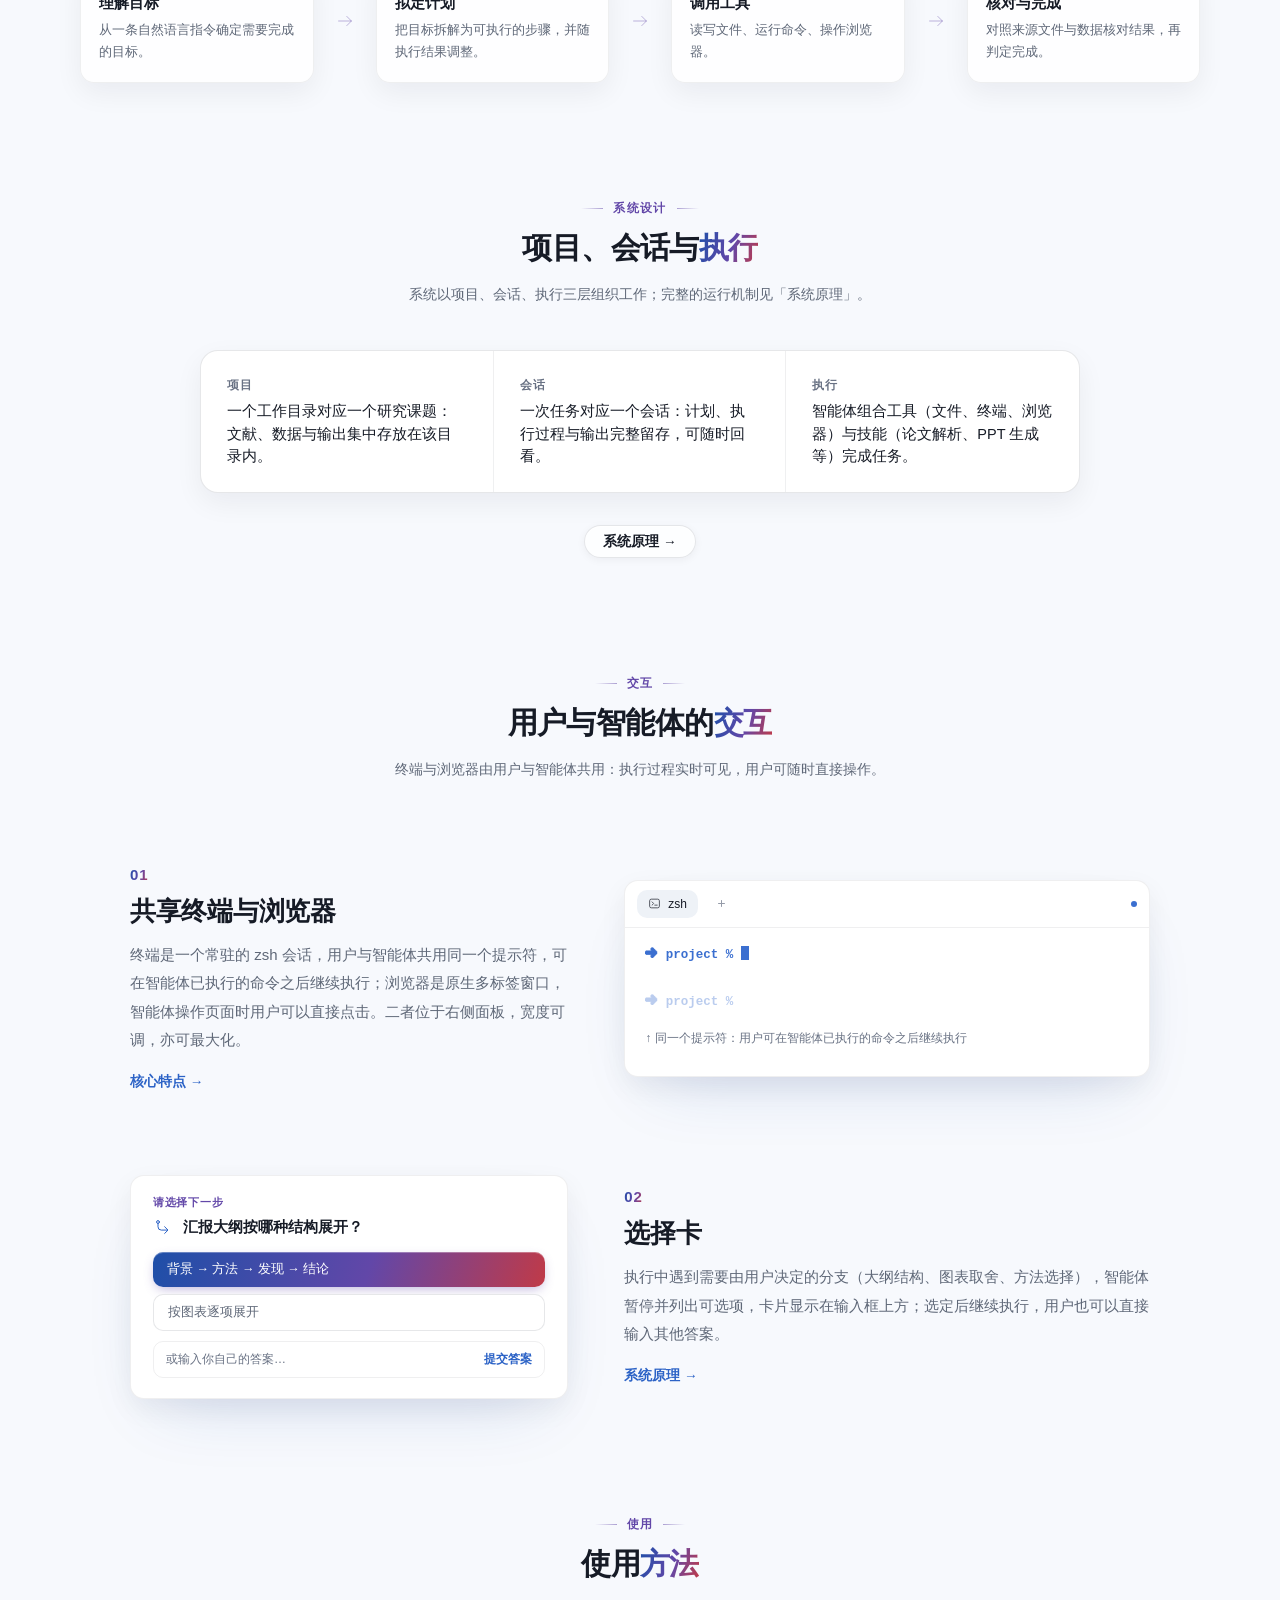
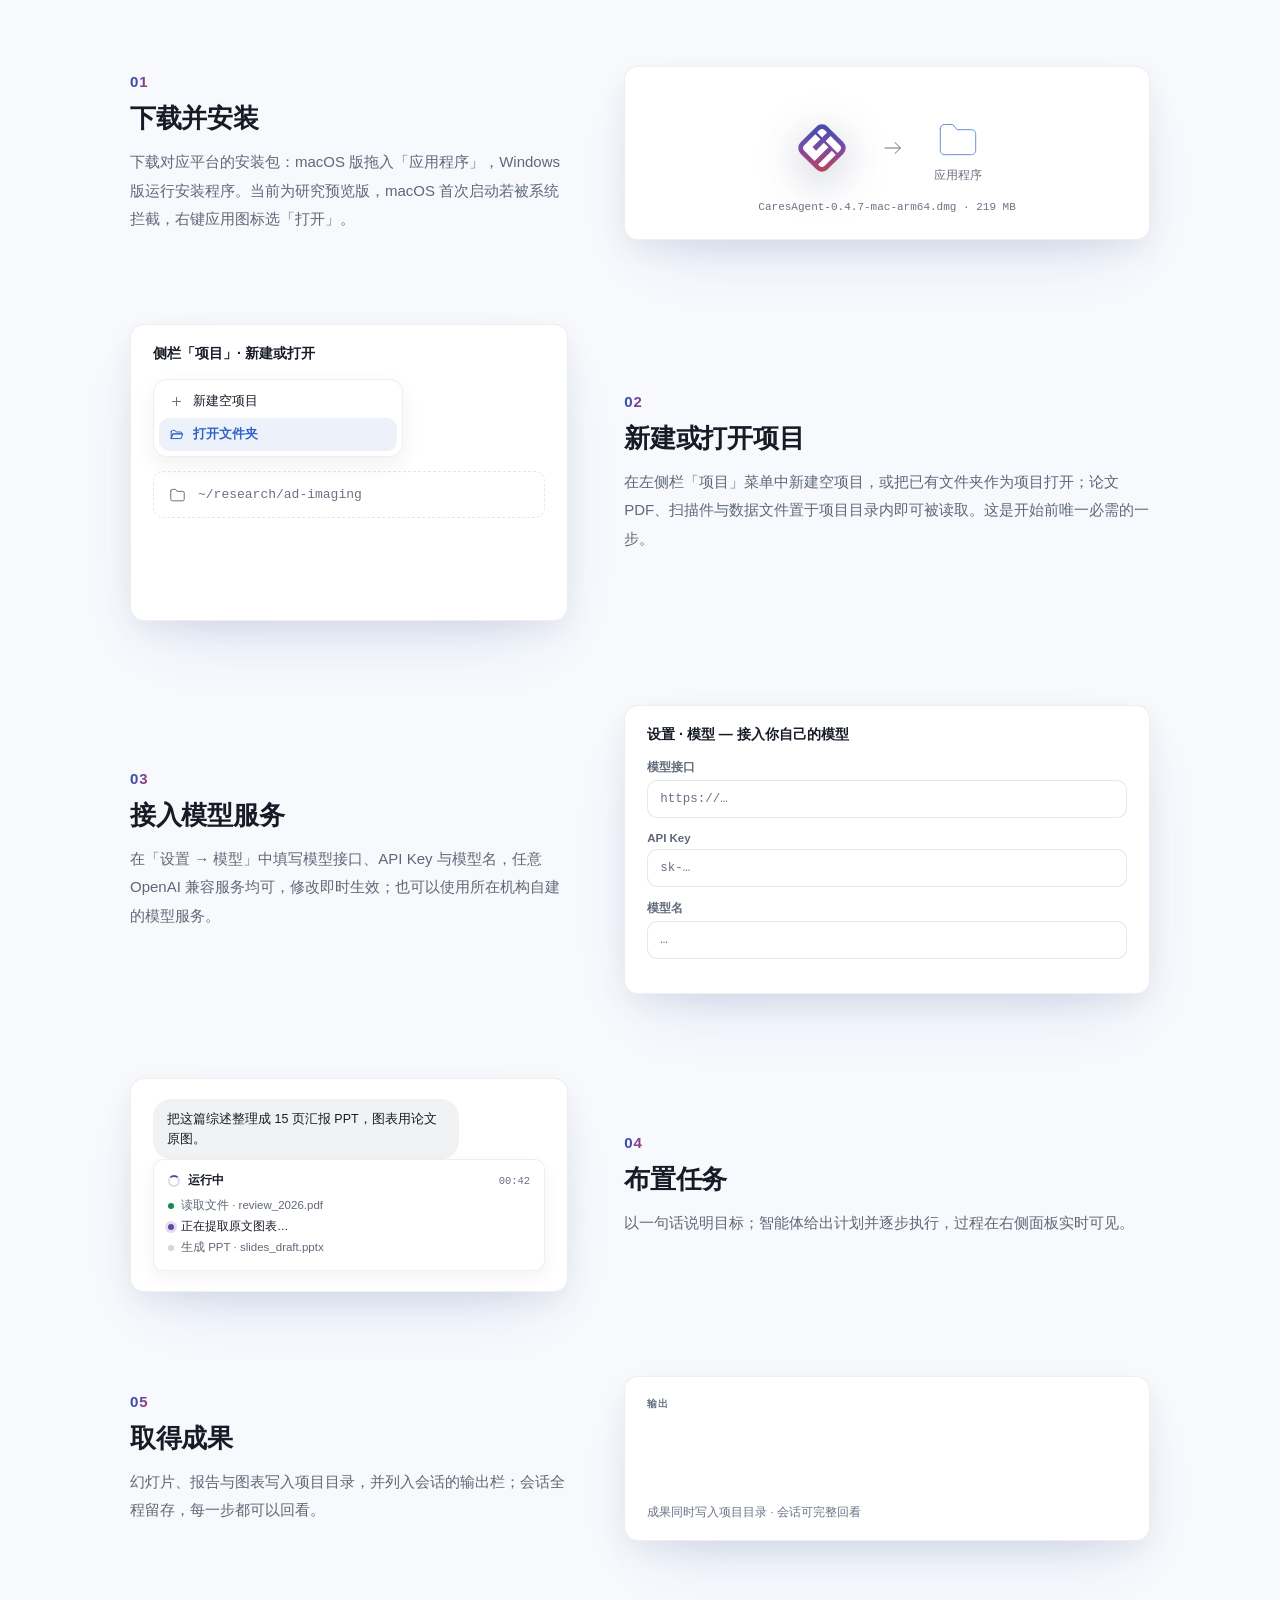
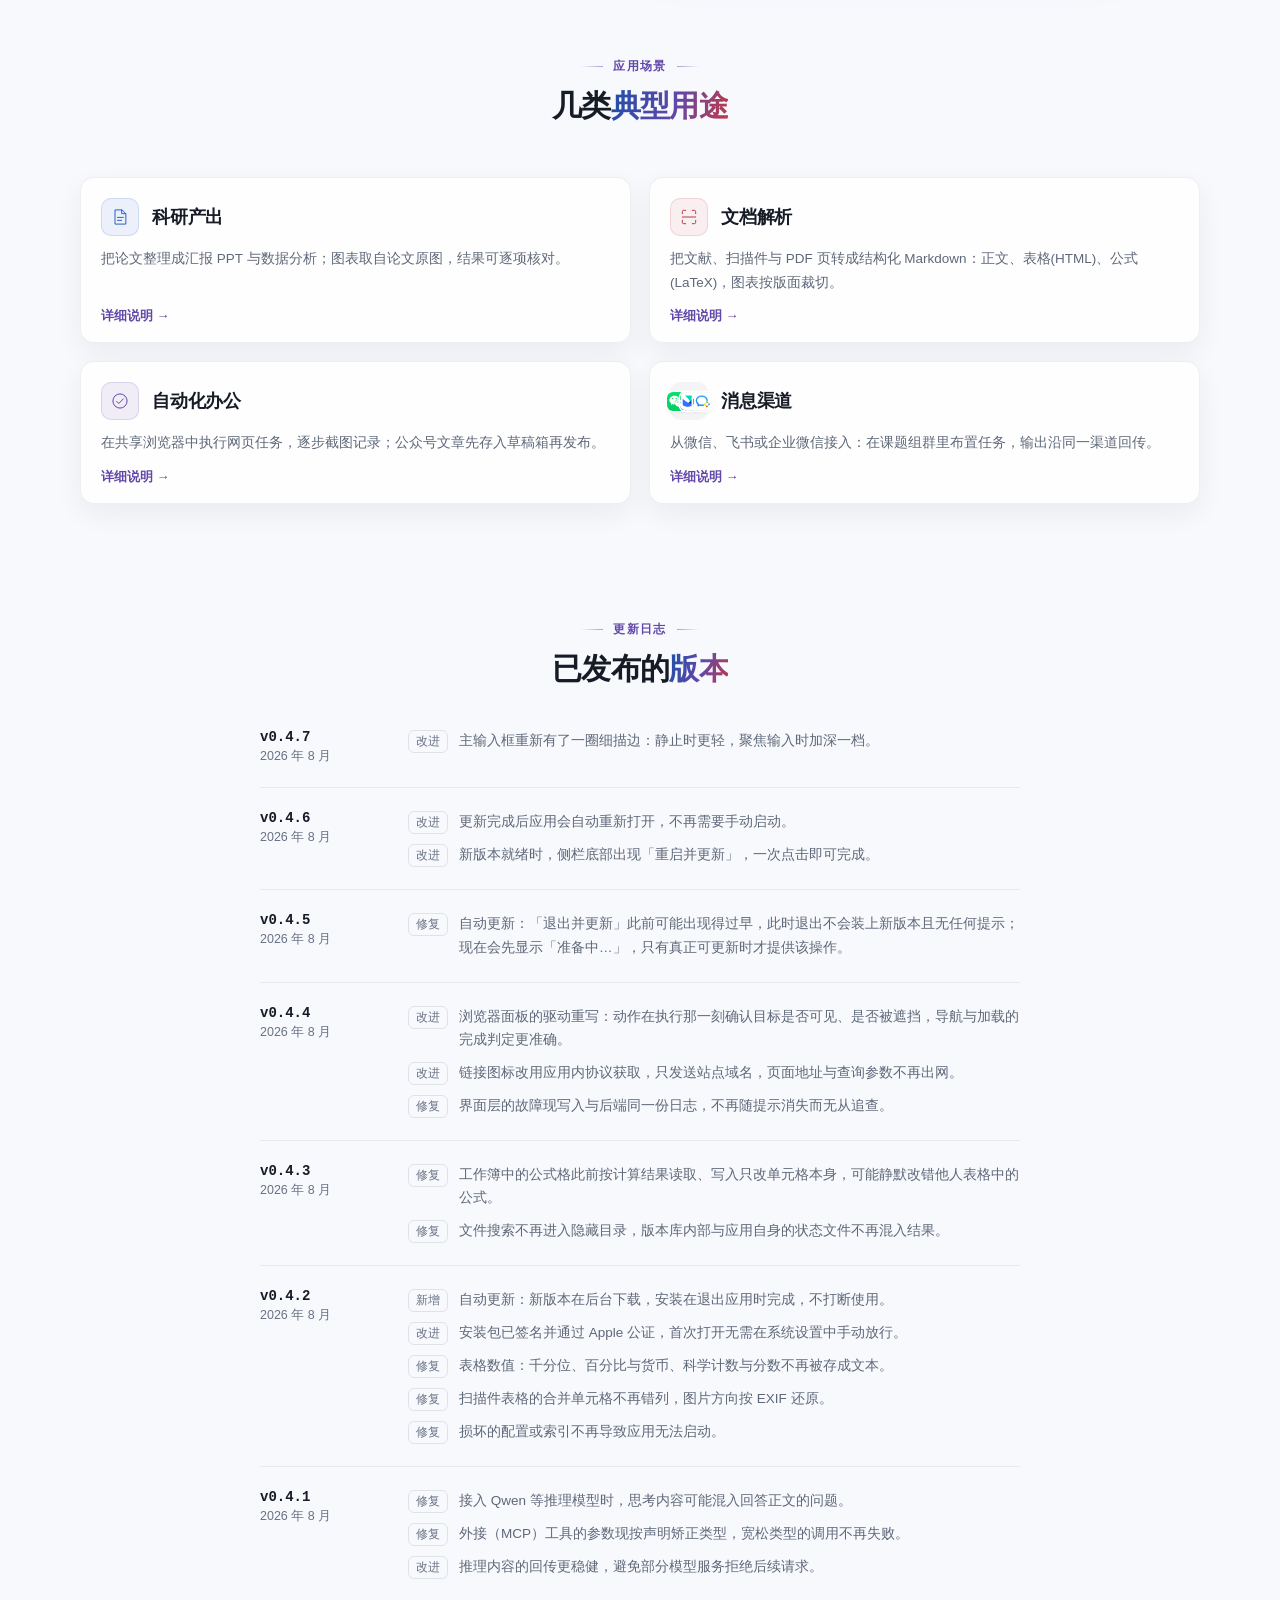
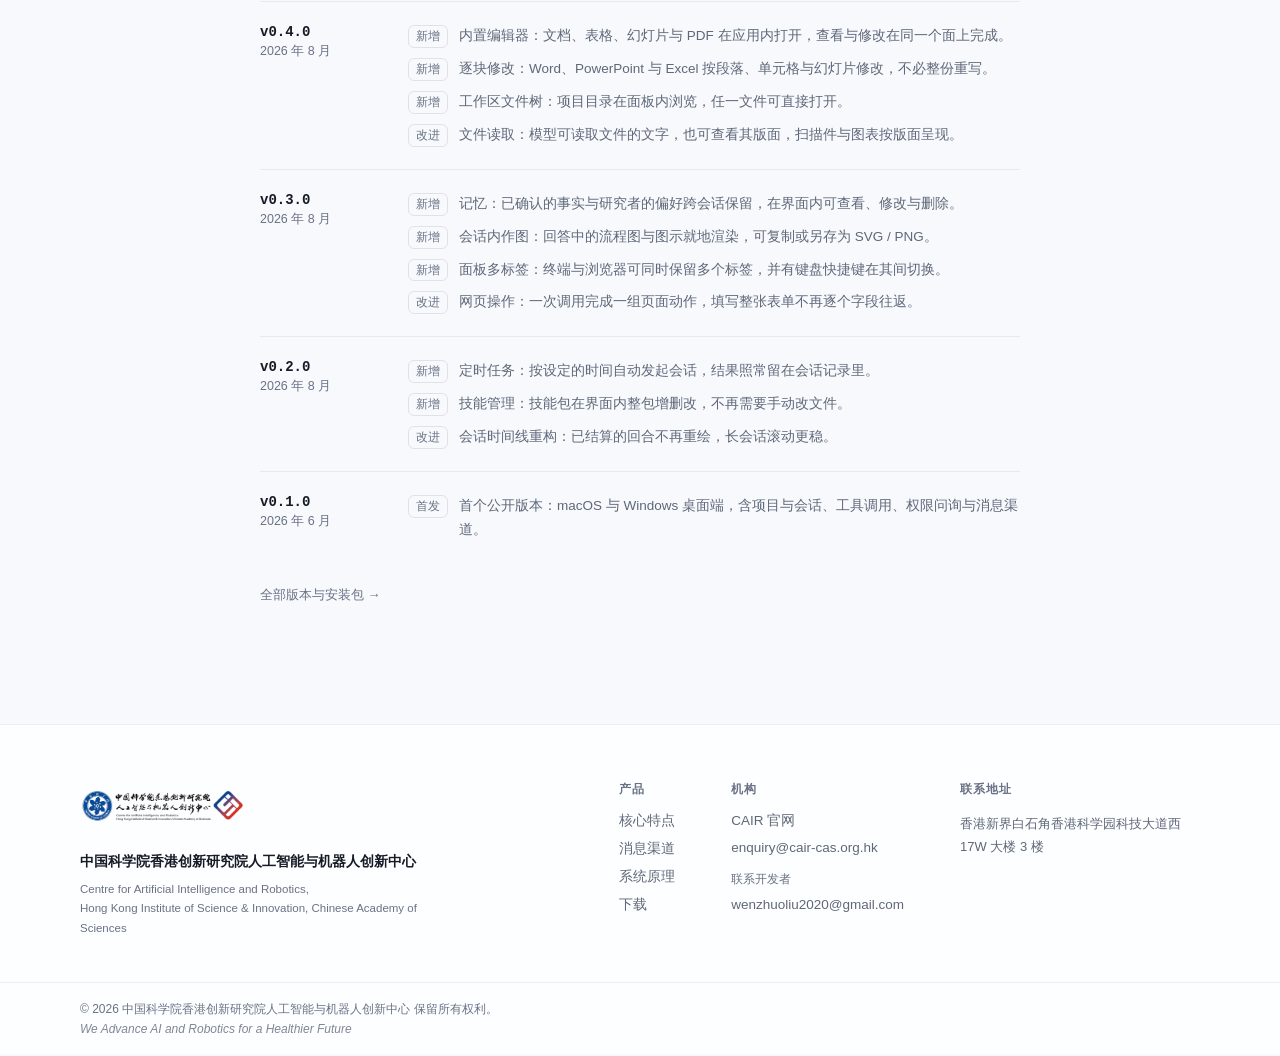
==== commit 3cd4db9d: "v0.4.7：更新日志新增本版条目，mac 下载指向新出的已公证包" ====
--- a/index.html
+++ b/index.html
@@ -94,7 +94,7 @@
           <a class="btn btn-primary btn-lg" href="download.html"><svg viewBox="0 0 20 20" fill="none" aria-hidden="true"><path d="M10 3v9.5m0 0L6 8.7m4 3.8 4-3.8M4 16.5h12" stroke="currentColor" stroke-linecap="round" stroke-linejoin="round"/></svg><span data-i18n="hero.cta1">下载桌面版</span></a>
           <a class="btn btn-ghost btn-lg" href="#usage"><svg viewBox="0 0 20 20" fill="none" aria-hidden="true"><path d="M4 5.5h12M4 10h12M4 14.5h7" stroke="currentColor" stroke-linecap="round"/></svg><span data-i18n="hero.cta2">使用方法</span></a>
         </div>
-        <p class="hero-meta reveal"><span class="meta-chip">v0.4.6</span><span class="meta-dot"></span><span data-i18n="hero.meta">macOS · Windows · 简体中文 · English</span></p>
+        <p class="hero-meta reveal"><span class="meta-chip">v0.4.7</span><span class="meta-dot"></span><span data-i18n="hero.meta">macOS · Windows · 简体中文 · English</span></p>
 
         <div class="shot reveal" aria-hidden="true">
           <div class="shot-glow"></div>
@@ -238,7 +238,7 @@
               <span class="us-arrow"><svg viewBox="0 0 24 24" fill="none" stroke="currentColor" stroke-linecap="round" stroke-linejoin="round"><path d="M4 12h15M14 6.5l5.5 5.5-5.5 5.5"/></svg></span>
               <span class="us-apps"><svg viewBox="0 0 24 24" fill="none" stroke="currentColor" stroke-linecap="round" stroke-linejoin="round"><path d="M3.5 7.5a2 2 0 0 1 2-2h4l2 2.5h7a2 2 0 0 1 2 2v8a2 2 0 0 1-2 2H5.5a2 2 0 0 1-2-2V7.5Z"/></svg><span data-i18n="usage.m1apps">应用程序</span></span>
             </div>
-            <div class="us-cap">CaresAgent-0.4.6-mac-arm64.dmg · 219 MB</div>
+            <div class="us-cap">CaresAgent-0.4.7-mac-arm64.dmg · 219 MB</div>
           </div>
         </div>
       </div>
@@ -359,6 +359,15 @@
       <ol class="changelog reveal">
         <li class="cl-entry">
           <div class="cl-meta">
+            <span class="cl-ver">v0.4.7</span>
+            <span class="cl-date" data-i18n="log.d11">2026 年 8 月</span>
+          </div>
+          <ul class="cl-items">
+            <li><span class="cl-tag" data-i18n="log.imp">改进</span><span data-i18n="log.i111">主输入框重新有了一圈细描边：静止时更轻，聚焦输入时加深一档。</span></li>
+          </ul>
+        </li>
+        <li class="cl-entry">
+          <div class="cl-meta">
             <span class="cl-ver">v0.4.6</span>
             <span class="cl-date" data-i18n="log.d10">2026 年 8 月</span>
           </div>
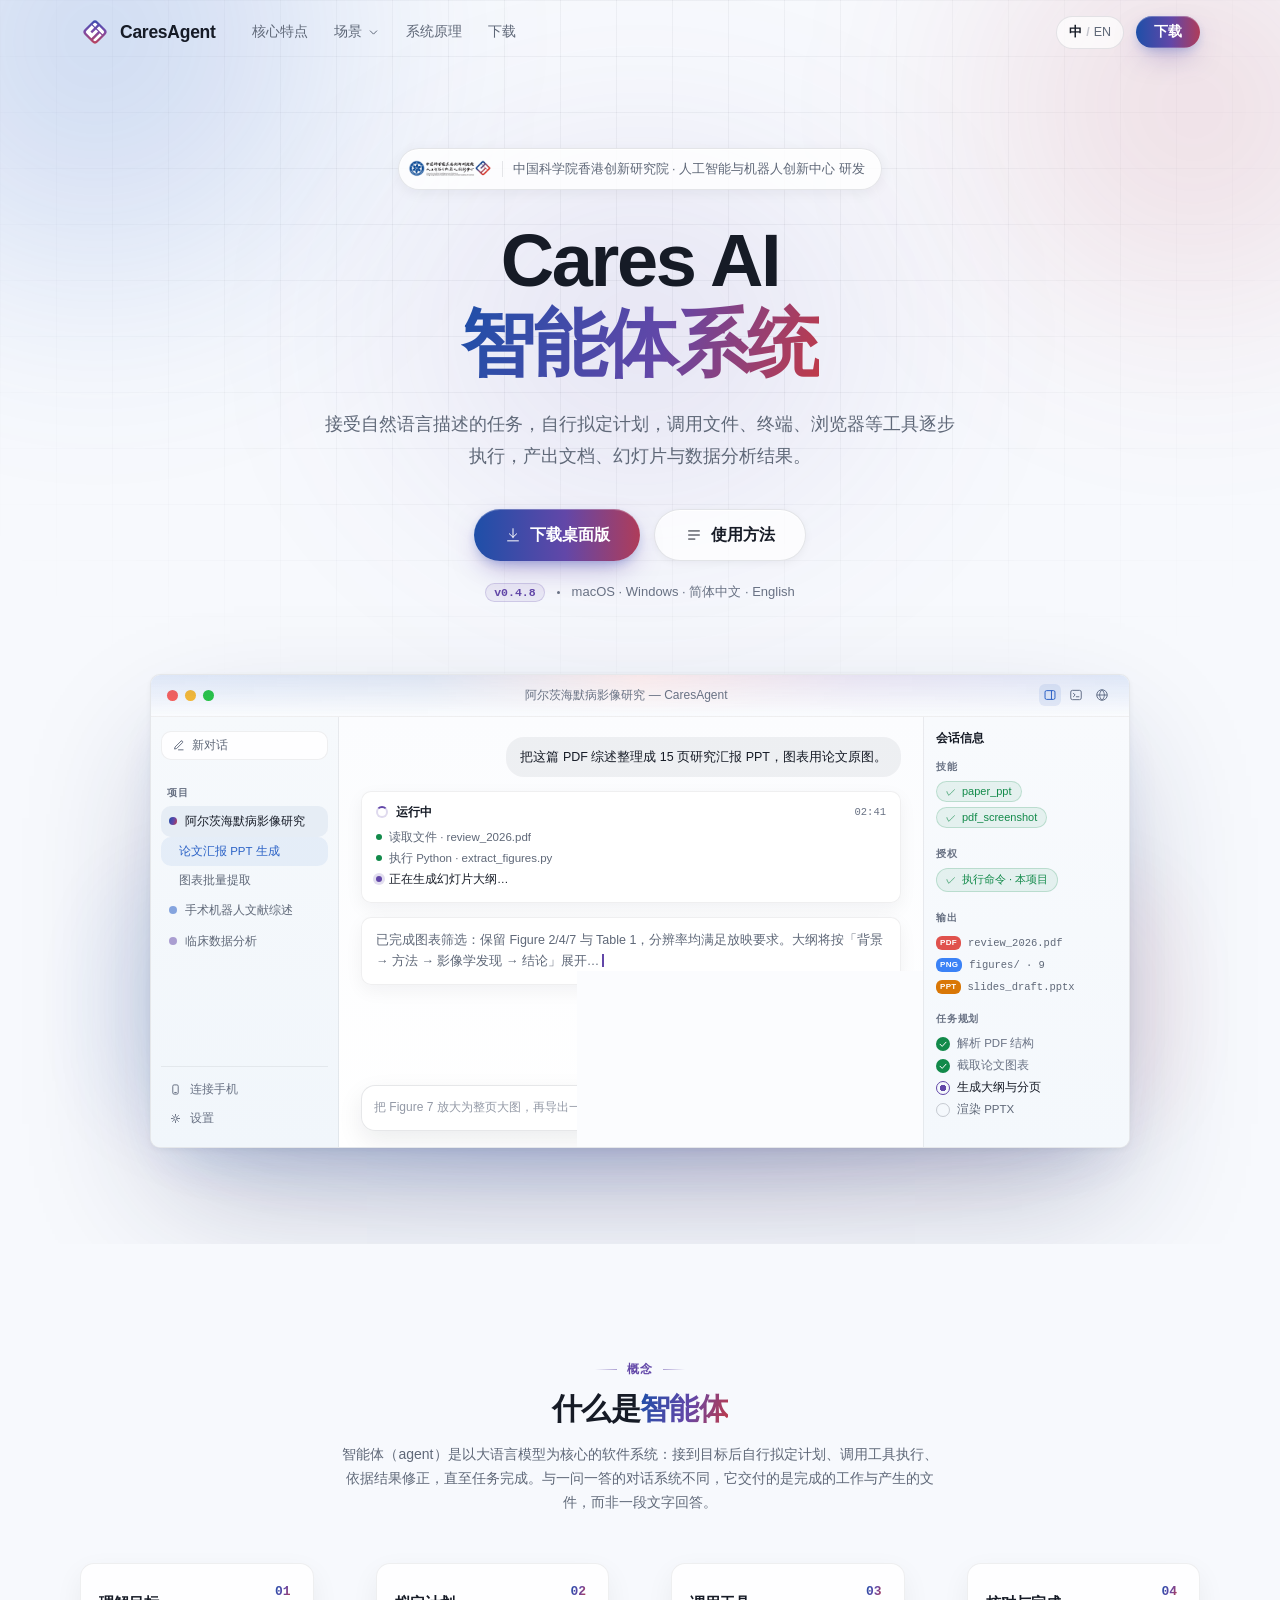
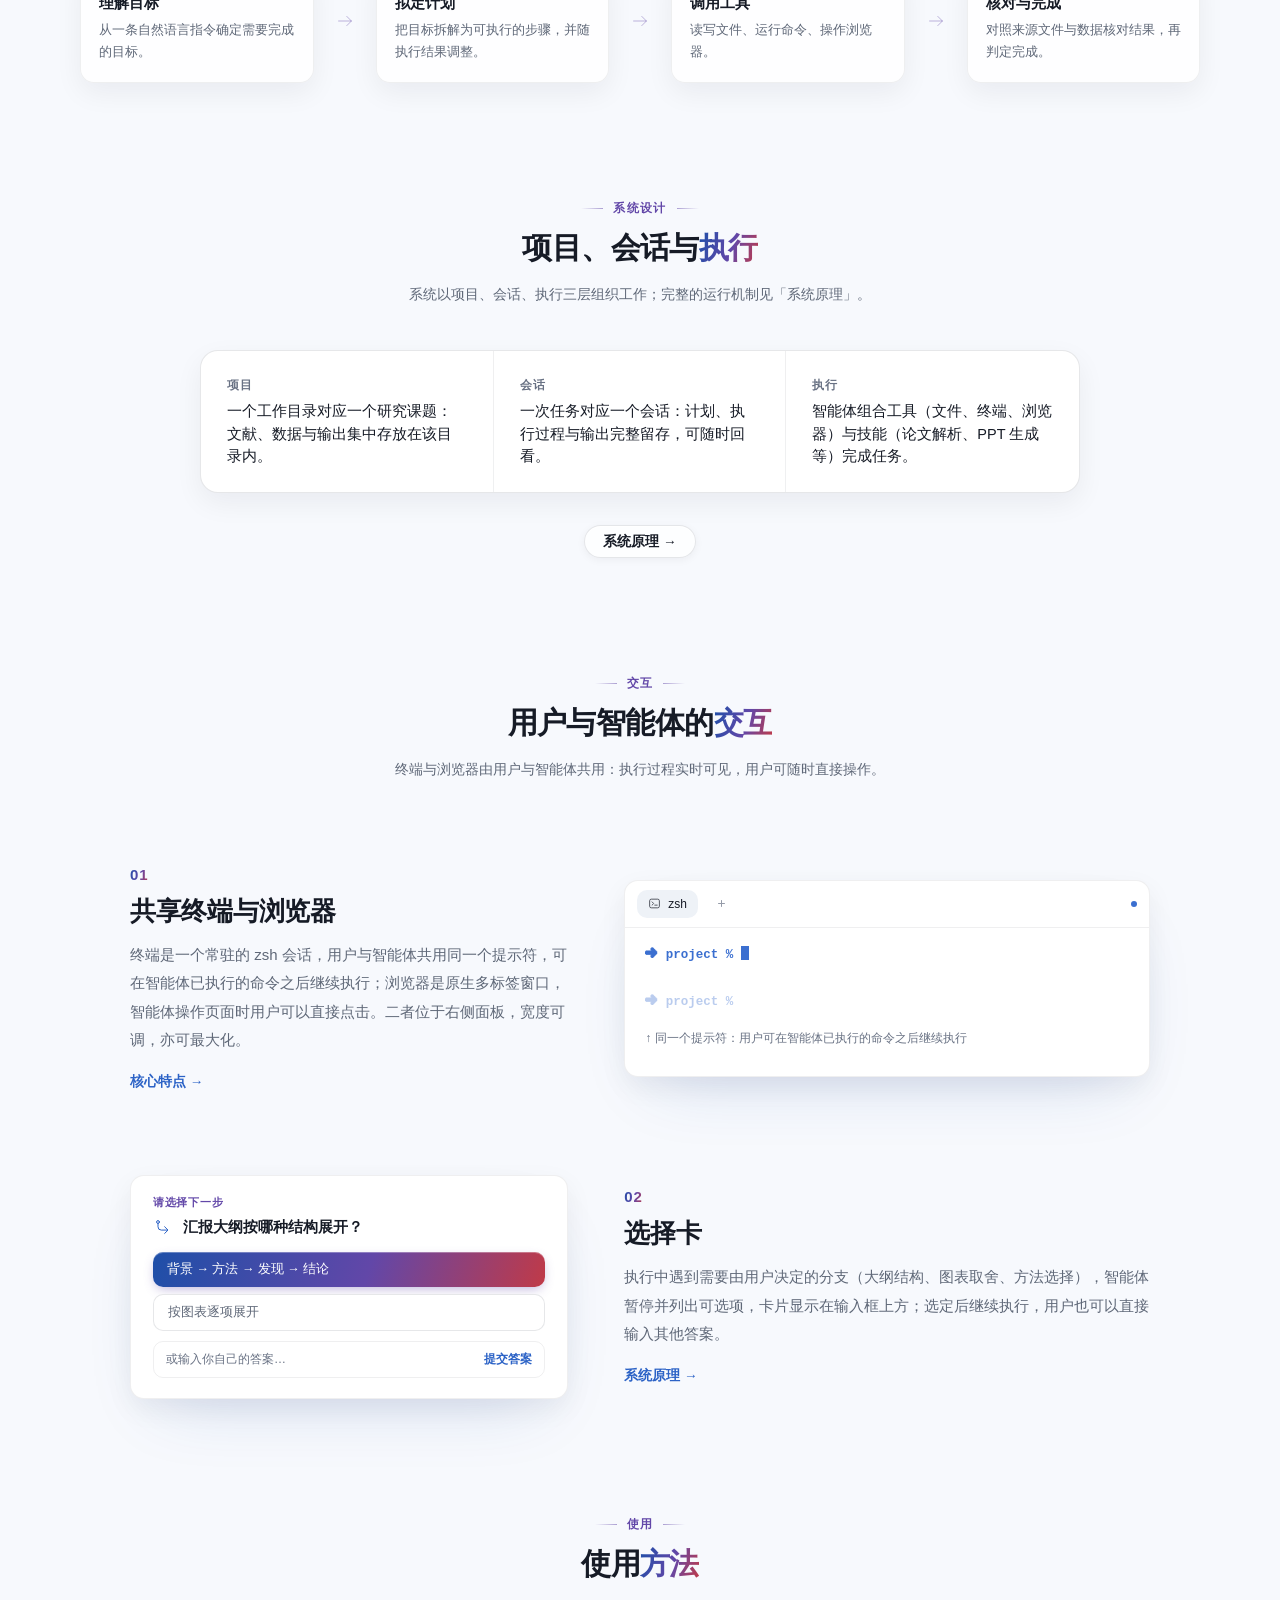
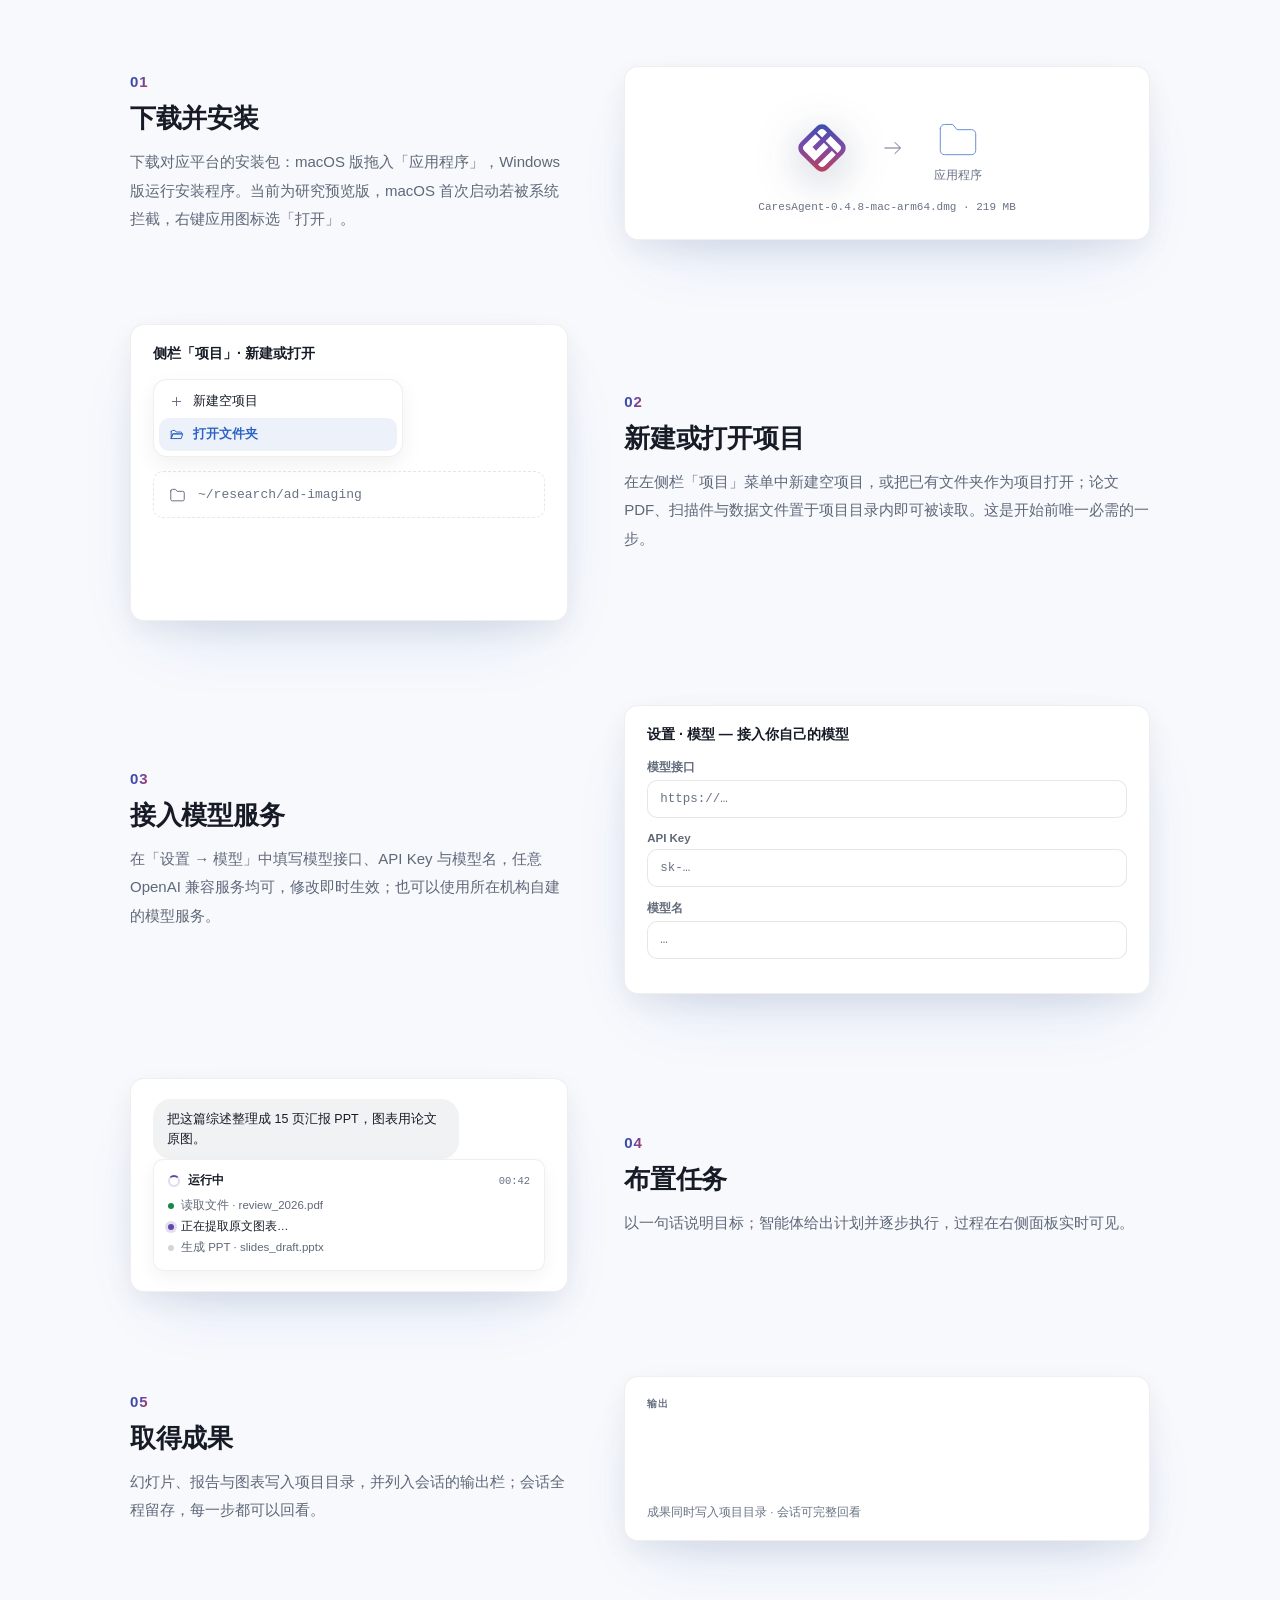
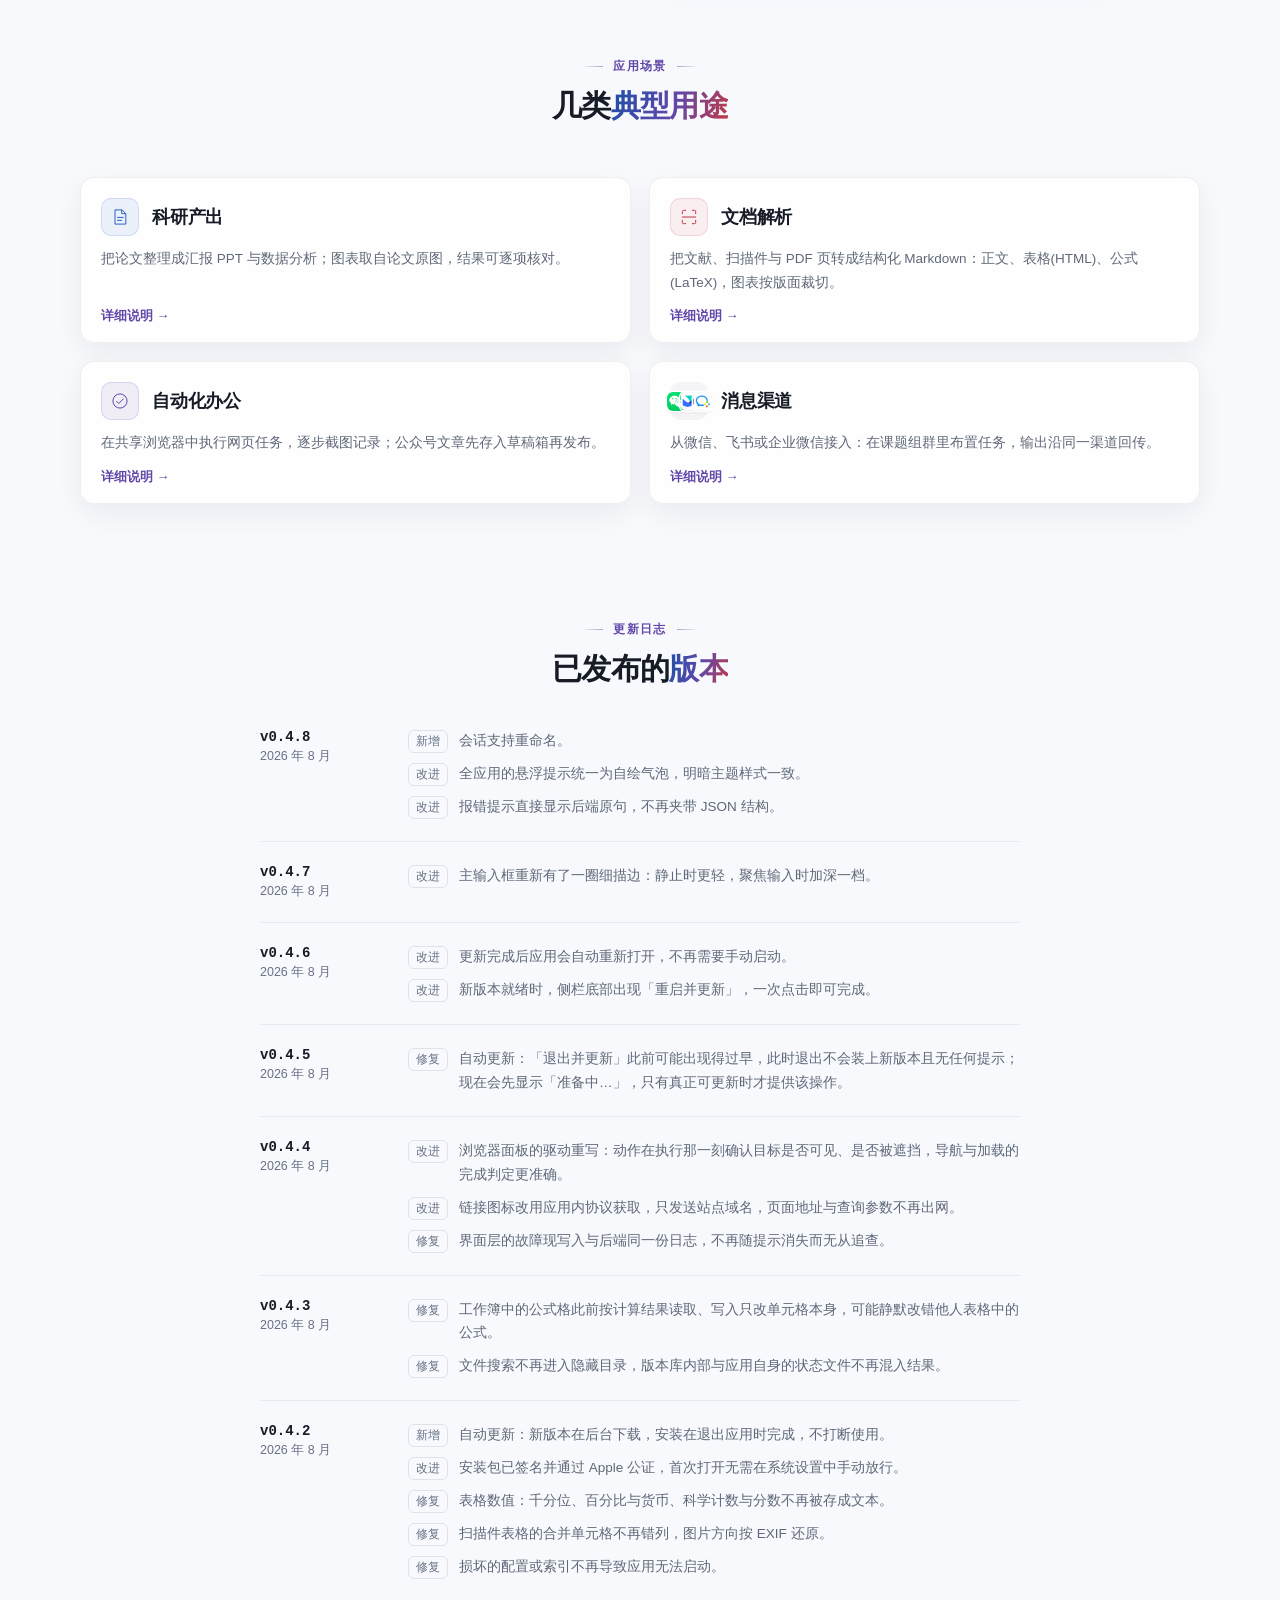
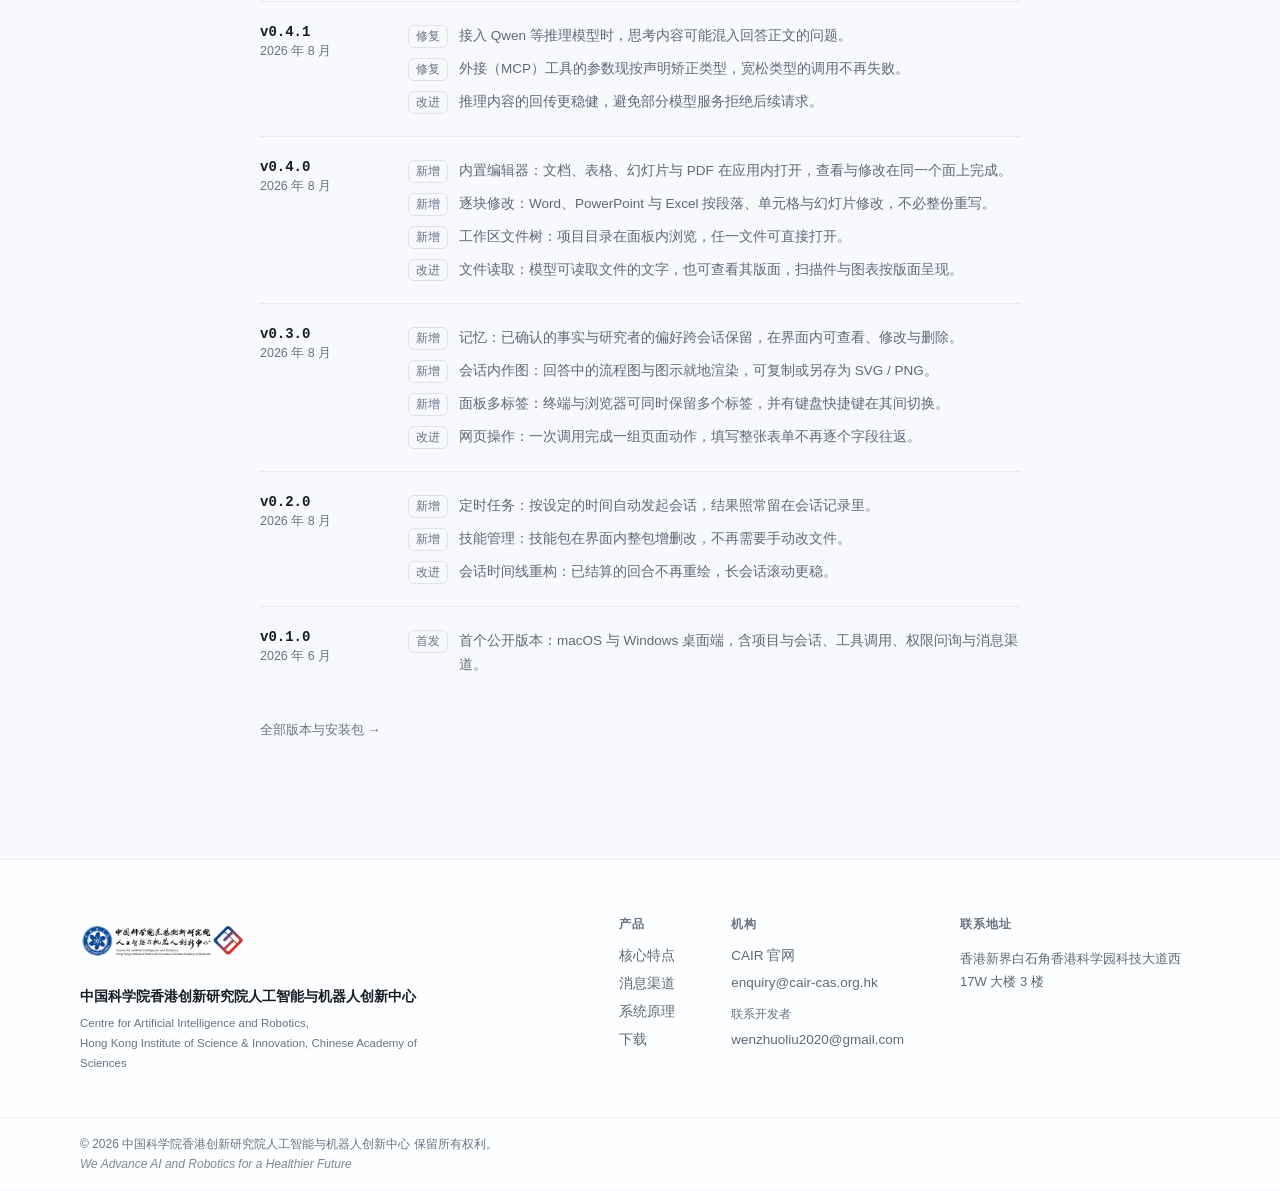
==== commit ad9decdc: "v0.4.8：更新日志新增本版条目，mac 下载指向新出的已公证包" ====
--- a/index.html
+++ b/index.html
@@ -94,7 +94,7 @@
           <a class="btn btn-primary btn-lg" href="download.html"><svg viewBox="0 0 20 20" fill="none" aria-hidden="true"><path d="M10 3v9.5m0 0L6 8.7m4 3.8 4-3.8M4 16.5h12" stroke="currentColor" stroke-linecap="round" stroke-linejoin="round"/></svg><span data-i18n="hero.cta1">下载桌面版</span></a>
           <a class="btn btn-ghost btn-lg" href="#usage"><svg viewBox="0 0 20 20" fill="none" aria-hidden="true"><path d="M4 5.5h12M4 10h12M4 14.5h7" stroke="currentColor" stroke-linecap="round"/></svg><span data-i18n="hero.cta2">使用方法</span></a>
         </div>
-        <p class="hero-meta reveal"><span class="meta-chip">v0.4.7</span><span class="meta-dot"></span><span data-i18n="hero.meta">macOS · Windows · 简体中文 · English</span></p>
+        <p class="hero-meta reveal"><span class="meta-chip">v0.4.8</span><span class="meta-dot"></span><span data-i18n="hero.meta">macOS · Windows · 简体中文 · English</span></p>
 
         <div class="shot reveal" aria-hidden="true">
           <div class="shot-glow"></div>
@@ -238,7 +238,7 @@
               <span class="us-arrow"><svg viewBox="0 0 24 24" fill="none" stroke="currentColor" stroke-linecap="round" stroke-linejoin="round"><path d="M4 12h15M14 6.5l5.5 5.5-5.5 5.5"/></svg></span>
               <span class="us-apps"><svg viewBox="0 0 24 24" fill="none" stroke="currentColor" stroke-linecap="round" stroke-linejoin="round"><path d="M3.5 7.5a2 2 0 0 1 2-2h4l2 2.5h7a2 2 0 0 1 2 2v8a2 2 0 0 1-2 2H5.5a2 2 0 0 1-2-2V7.5Z"/></svg><span data-i18n="usage.m1apps">应用程序</span></span>
             </div>
-            <div class="us-cap">CaresAgent-0.4.7-mac-arm64.dmg · 219 MB</div>
+            <div class="us-cap">CaresAgent-0.4.8-mac-arm64.dmg · 219 MB</div>
           </div>
         </div>
       </div>
@@ -359,6 +359,17 @@
       <ol class="changelog reveal">
         <li class="cl-entry">
           <div class="cl-meta">
+            <span class="cl-ver">v0.4.8</span>
+            <span class="cl-date" data-i18n="log.d12">2026 年 8 月</span>
+          </div>
+          <ul class="cl-items">
+            <li><span class="cl-tag" data-i18n="log.add">新增</span><span data-i18n="log.i121">会话支持重命名。</span></li>
+            <li><span class="cl-tag" data-i18n="log.imp">改进</span><span data-i18n="log.i122">全应用的悬浮提示统一为自绘气泡，明暗主题样式一致。</span></li>
+            <li><span class="cl-tag" data-i18n="log.imp">改进</span><span data-i18n="log.i123">报错提示直接显示后端原句，不再夹带 JSON 结构。</span></li>
+          </ul>
+        </li>
+        <li class="cl-entry">
+          <div class="cl-meta">
             <span class="cl-ver">v0.4.7</span>
             <span class="cl-date" data-i18n="log.d11">2026 年 8 月</span>
           </div>
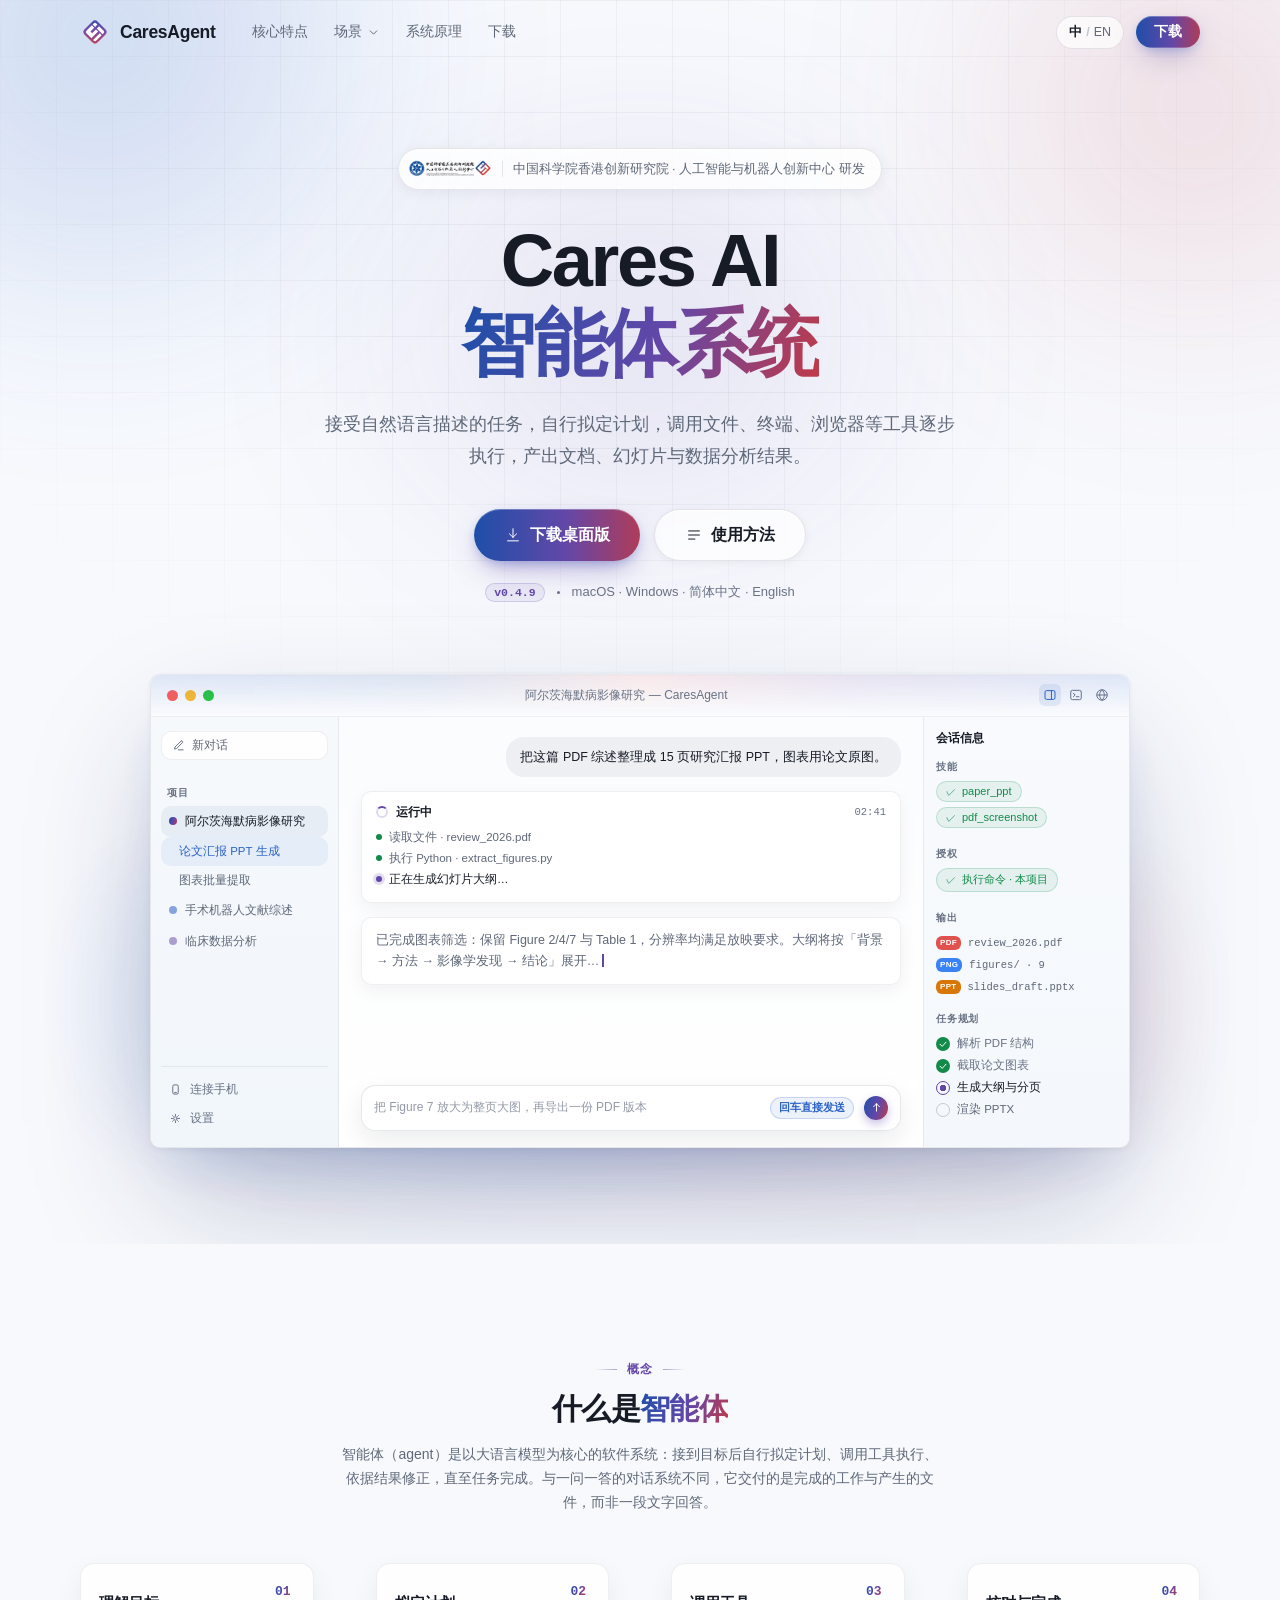
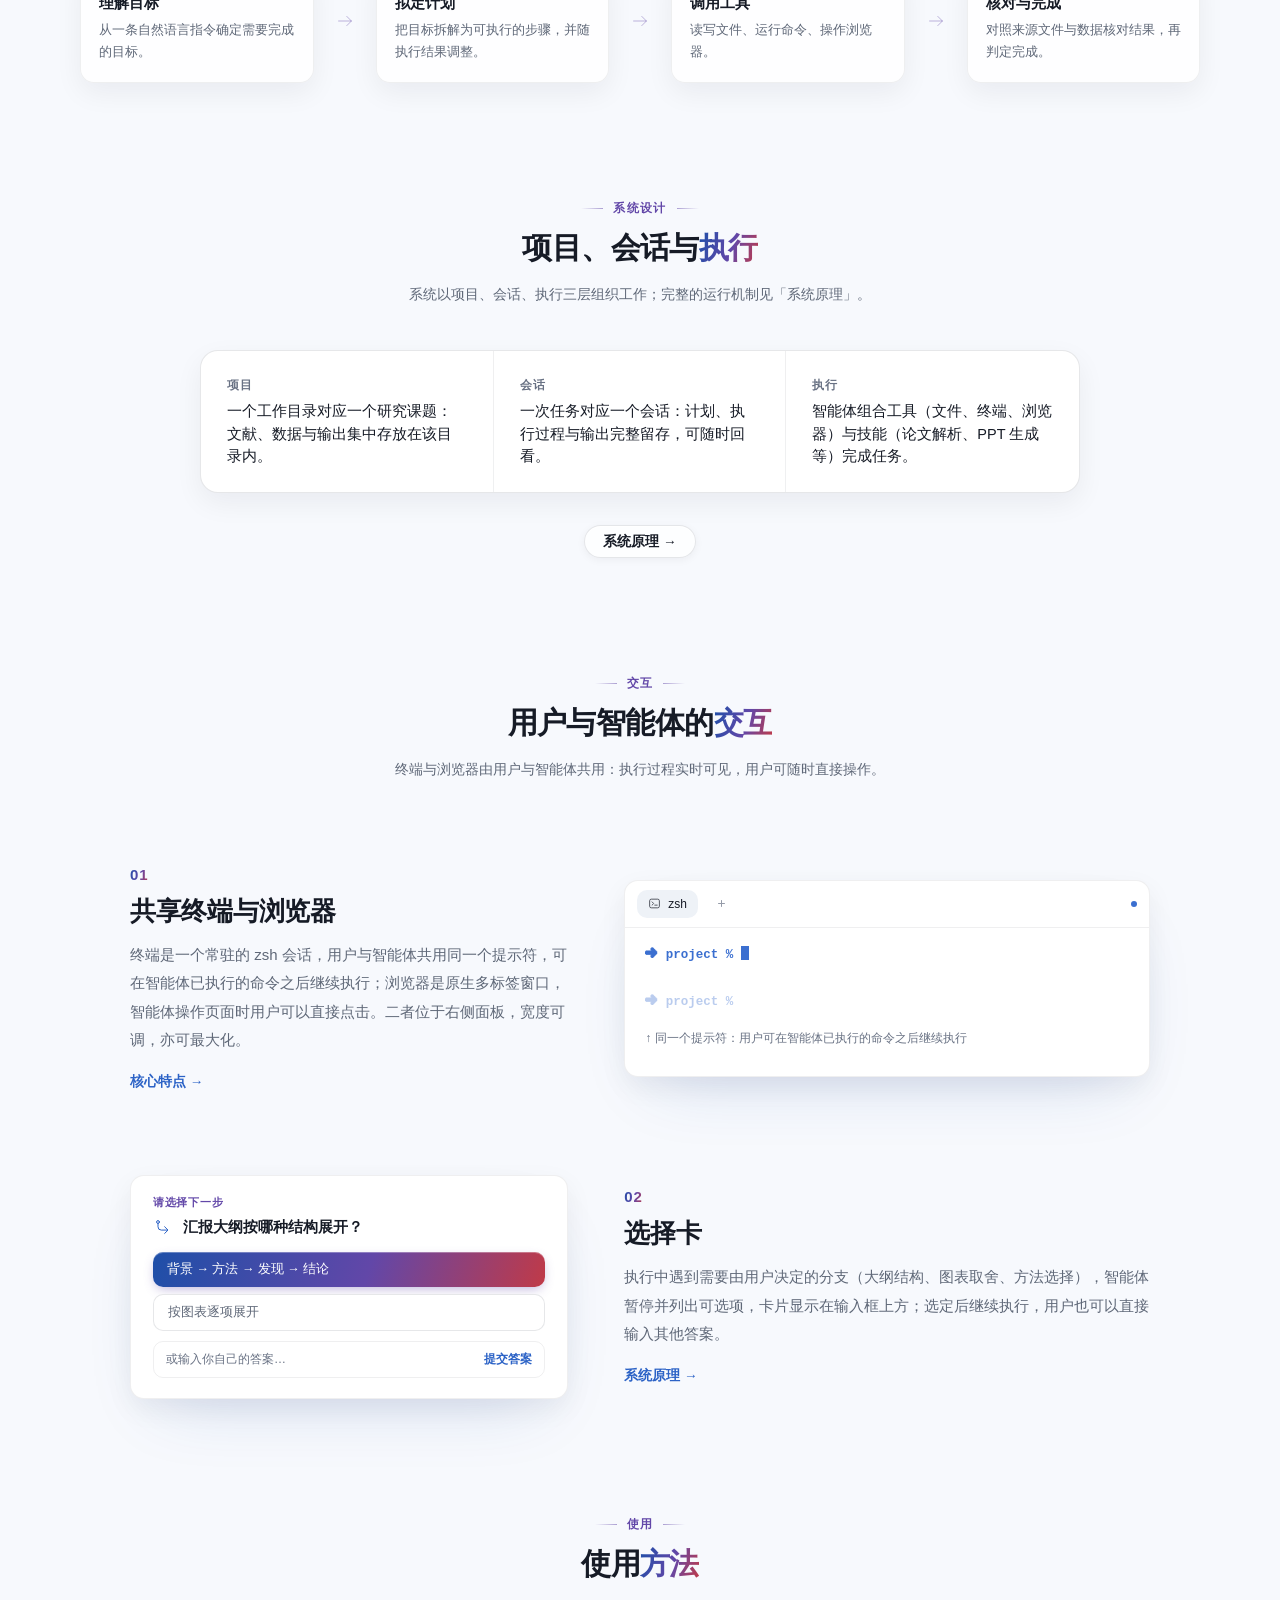
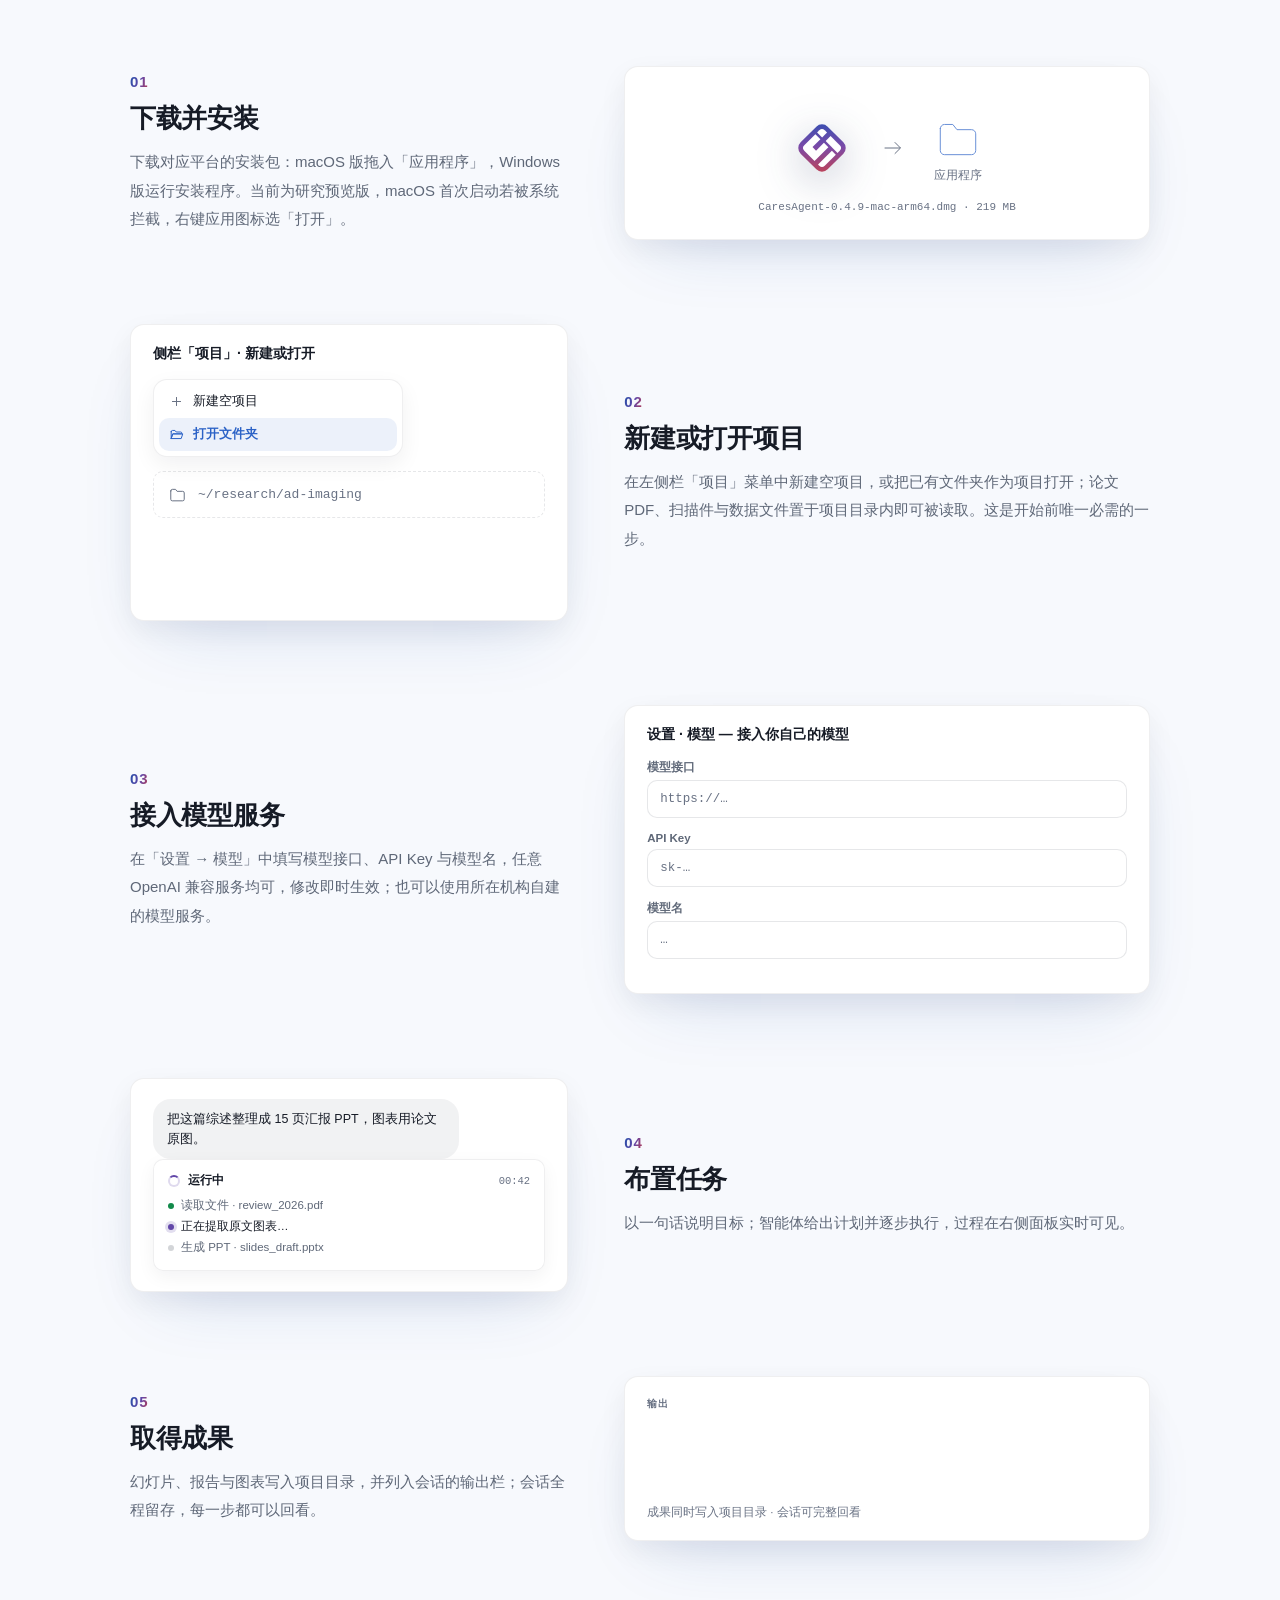
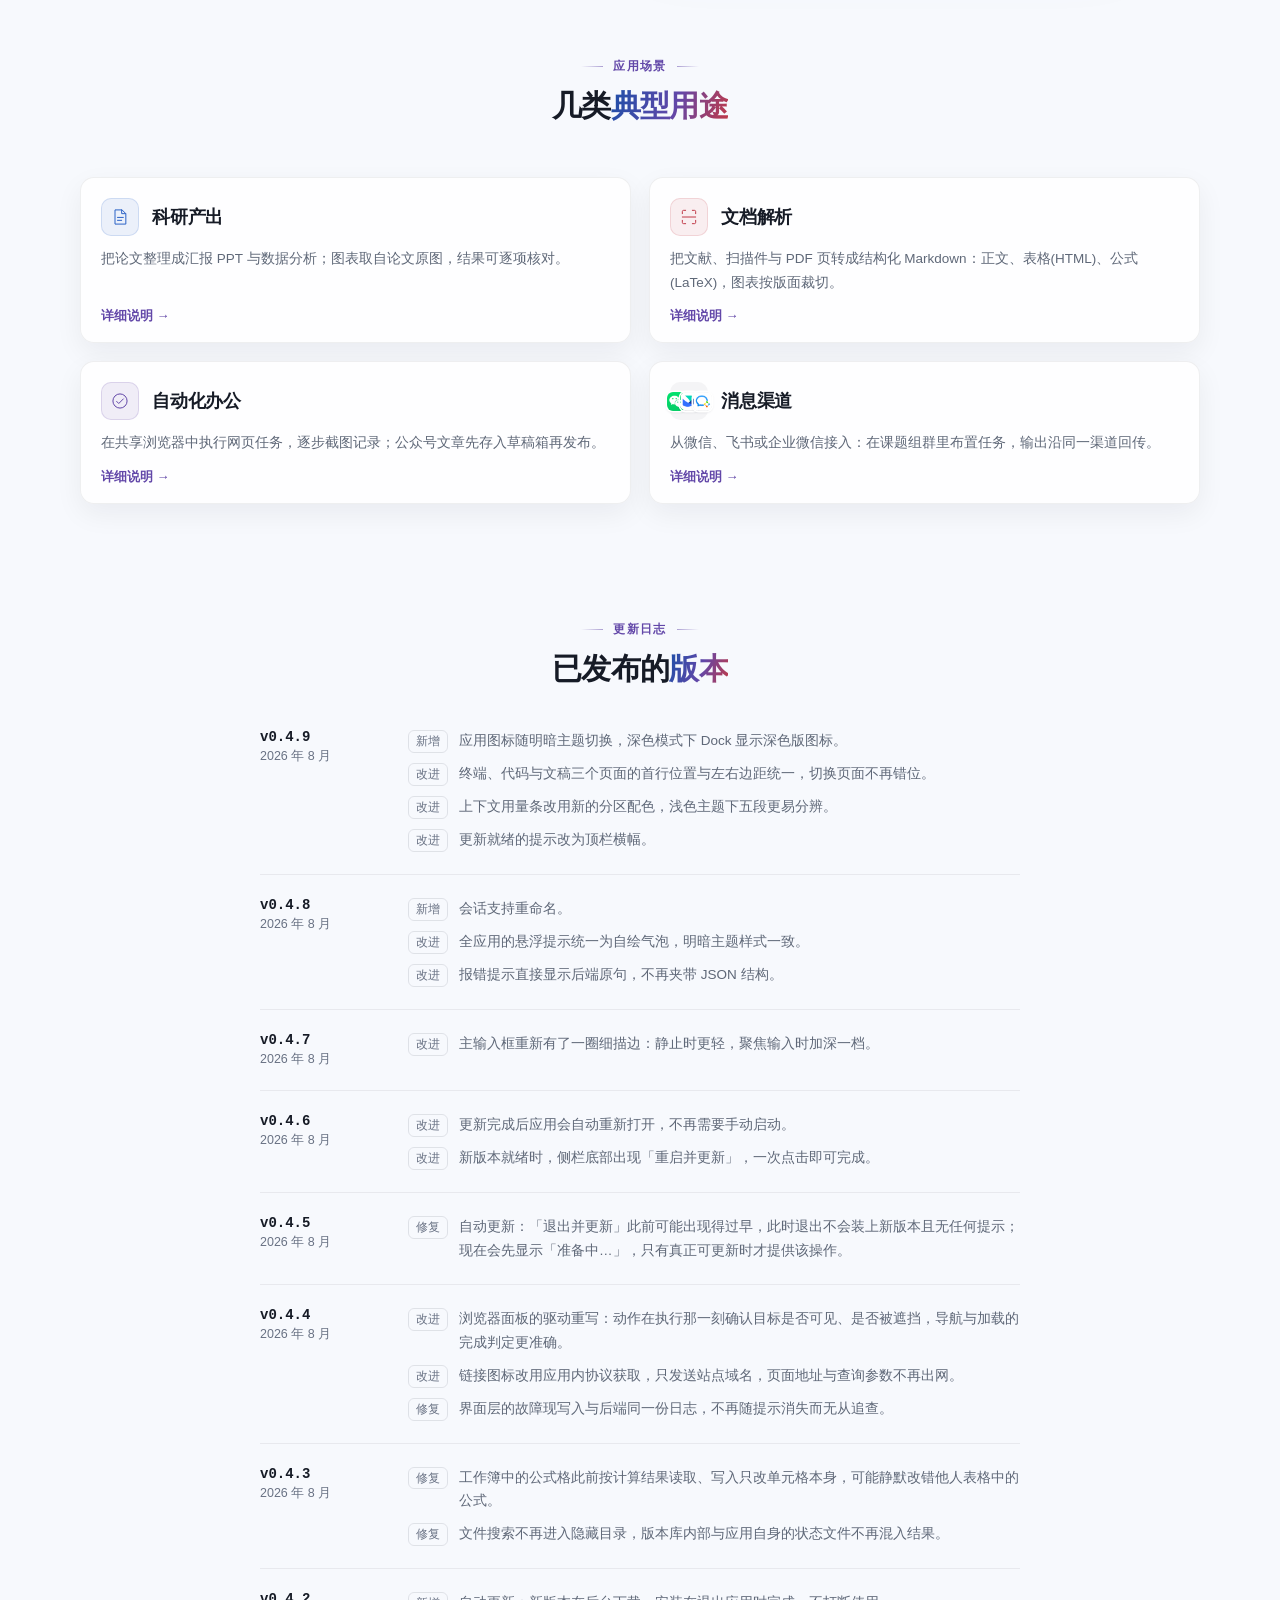
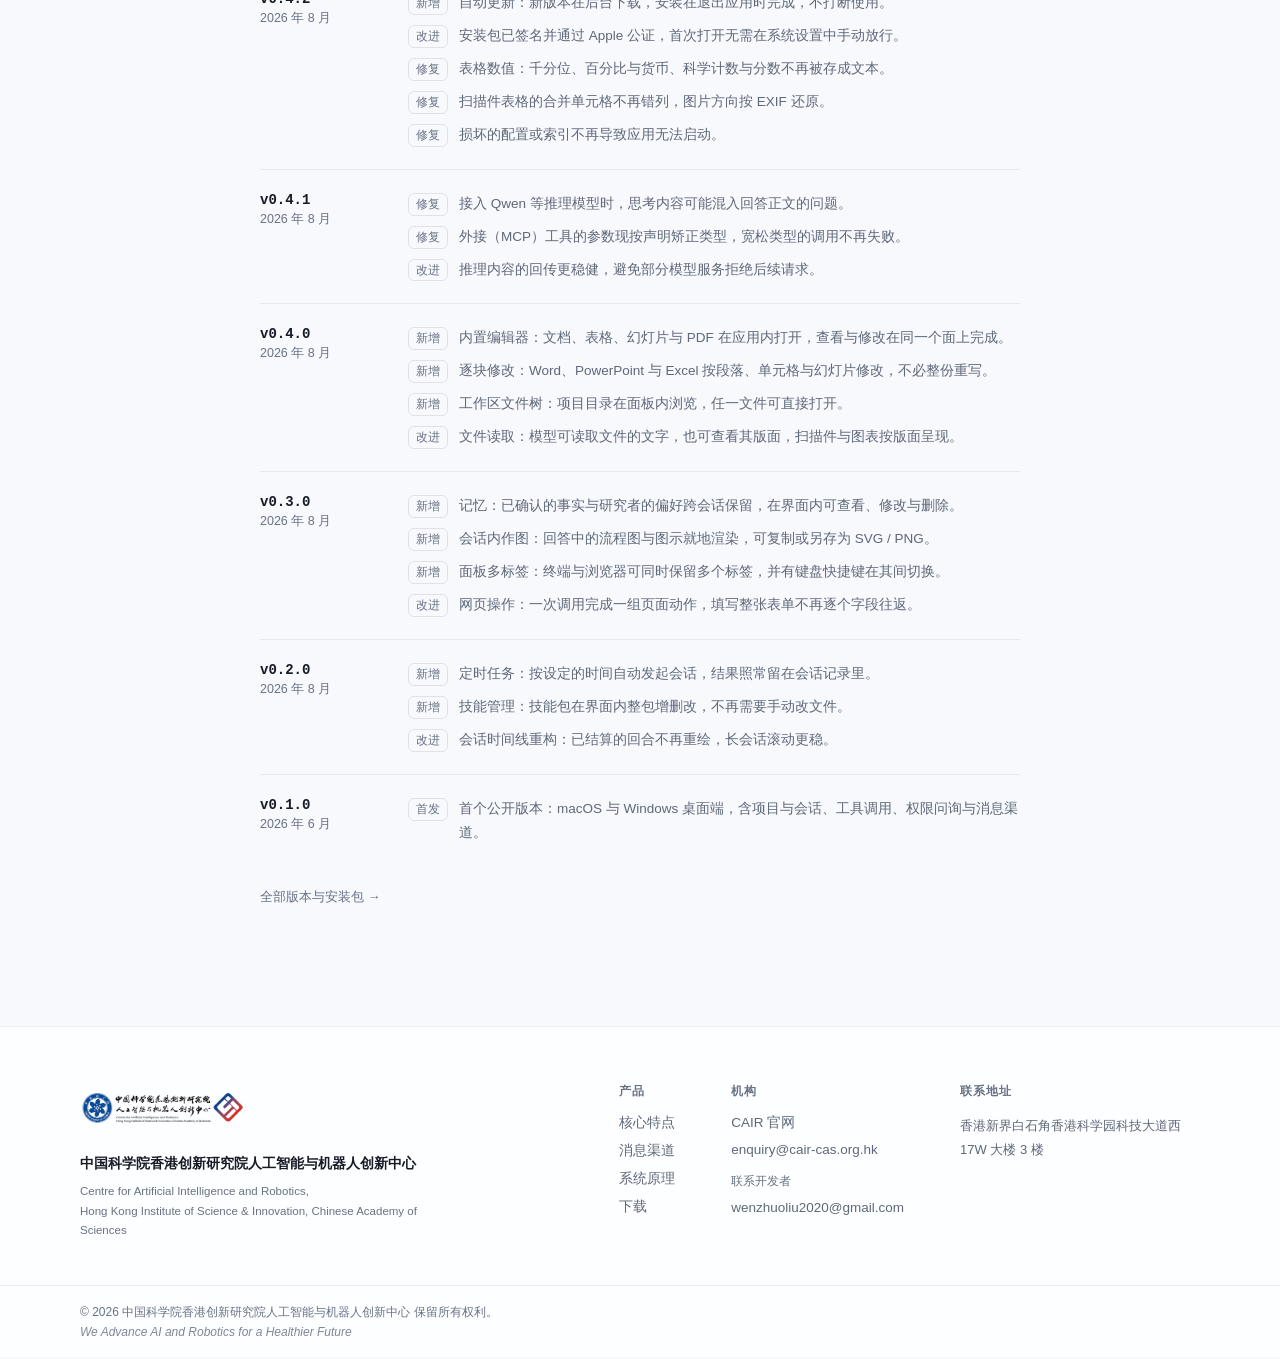
==== commit d30af6f3: "v0.4.9：更新日志新增本版条目，mac 下载指向新出的已公证包" ====
--- a/index.html
+++ b/index.html
@@ -94,7 +94,7 @@
           <a class="btn btn-primary btn-lg" href="download.html"><svg viewBox="0 0 20 20" fill="none" aria-hidden="true"><path d="M10 3v9.5m0 0L6 8.7m4 3.8 4-3.8M4 16.5h12" stroke="currentColor" stroke-linecap="round" stroke-linejoin="round"/></svg><span data-i18n="hero.cta1">下载桌面版</span></a>
           <a class="btn btn-ghost btn-lg" href="#usage"><svg viewBox="0 0 20 20" fill="none" aria-hidden="true"><path d="M4 5.5h12M4 10h12M4 14.5h7" stroke="currentColor" stroke-linecap="round"/></svg><span data-i18n="hero.cta2">使用方法</span></a>
         </div>
-        <p class="hero-meta reveal"><span class="meta-chip">v0.4.8</span><span class="meta-dot"></span><span data-i18n="hero.meta">macOS · Windows · 简体中文 · English</span></p>
+        <p class="hero-meta reveal"><span class="meta-chip">v0.4.9</span><span class="meta-dot"></span><span data-i18n="hero.meta">macOS · Windows · 简体中文 · English</span></p>
 
         <div class="shot reveal" aria-hidden="true">
           <div class="shot-glow"></div>
@@ -238,7 +238,7 @@
               <span class="us-arrow"><svg viewBox="0 0 24 24" fill="none" stroke="currentColor" stroke-linecap="round" stroke-linejoin="round"><path d="M4 12h15M14 6.5l5.5 5.5-5.5 5.5"/></svg></span>
               <span class="us-apps"><svg viewBox="0 0 24 24" fill="none" stroke="currentColor" stroke-linecap="round" stroke-linejoin="round"><path d="M3.5 7.5a2 2 0 0 1 2-2h4l2 2.5h7a2 2 0 0 1 2 2v8a2 2 0 0 1-2 2H5.5a2 2 0 0 1-2-2V7.5Z"/></svg><span data-i18n="usage.m1apps">应用程序</span></span>
             </div>
-            <div class="us-cap">CaresAgent-0.4.8-mac-arm64.dmg · 219 MB</div>
+            <div class="us-cap">CaresAgent-0.4.9-mac-arm64.dmg · 219 MB</div>
           </div>
         </div>
       </div>
@@ -359,6 +359,18 @@
       <ol class="changelog reveal">
         <li class="cl-entry">
           <div class="cl-meta">
+            <span class="cl-ver">v0.4.9</span>
+            <span class="cl-date" data-i18n="log.d13">2026 年 8 月</span>
+          </div>
+          <ul class="cl-items">
+            <li><span class="cl-tag" data-i18n="log.add">新增</span><span data-i18n="log.i131">应用图标随明暗主题切换，深色模式下 Dock 显示深色版图标。</span></li>
+            <li><span class="cl-tag" data-i18n="log.imp">改进</span><span data-i18n="log.i132">终端、代码与文稿三个页面的首行位置与左右边距统一，切换页面不再错位。</span></li>
+            <li><span class="cl-tag" data-i18n="log.imp">改进</span><span data-i18n="log.i133">上下文用量条改用新的分区配色，浅色主题下五段更易分辨。</span></li>
+            <li><span class="cl-tag" data-i18n="log.imp">改进</span><span data-i18n="log.i134">更新就绪的提示改为顶栏横幅。</span></li>
+          </ul>
+        </li>
+        <li class="cl-entry">
+          <div class="cl-meta">
             <span class="cl-ver">v0.4.8</span>
             <span class="cl-date" data-i18n="log.d12">2026 年 8 月</span>
           </div>
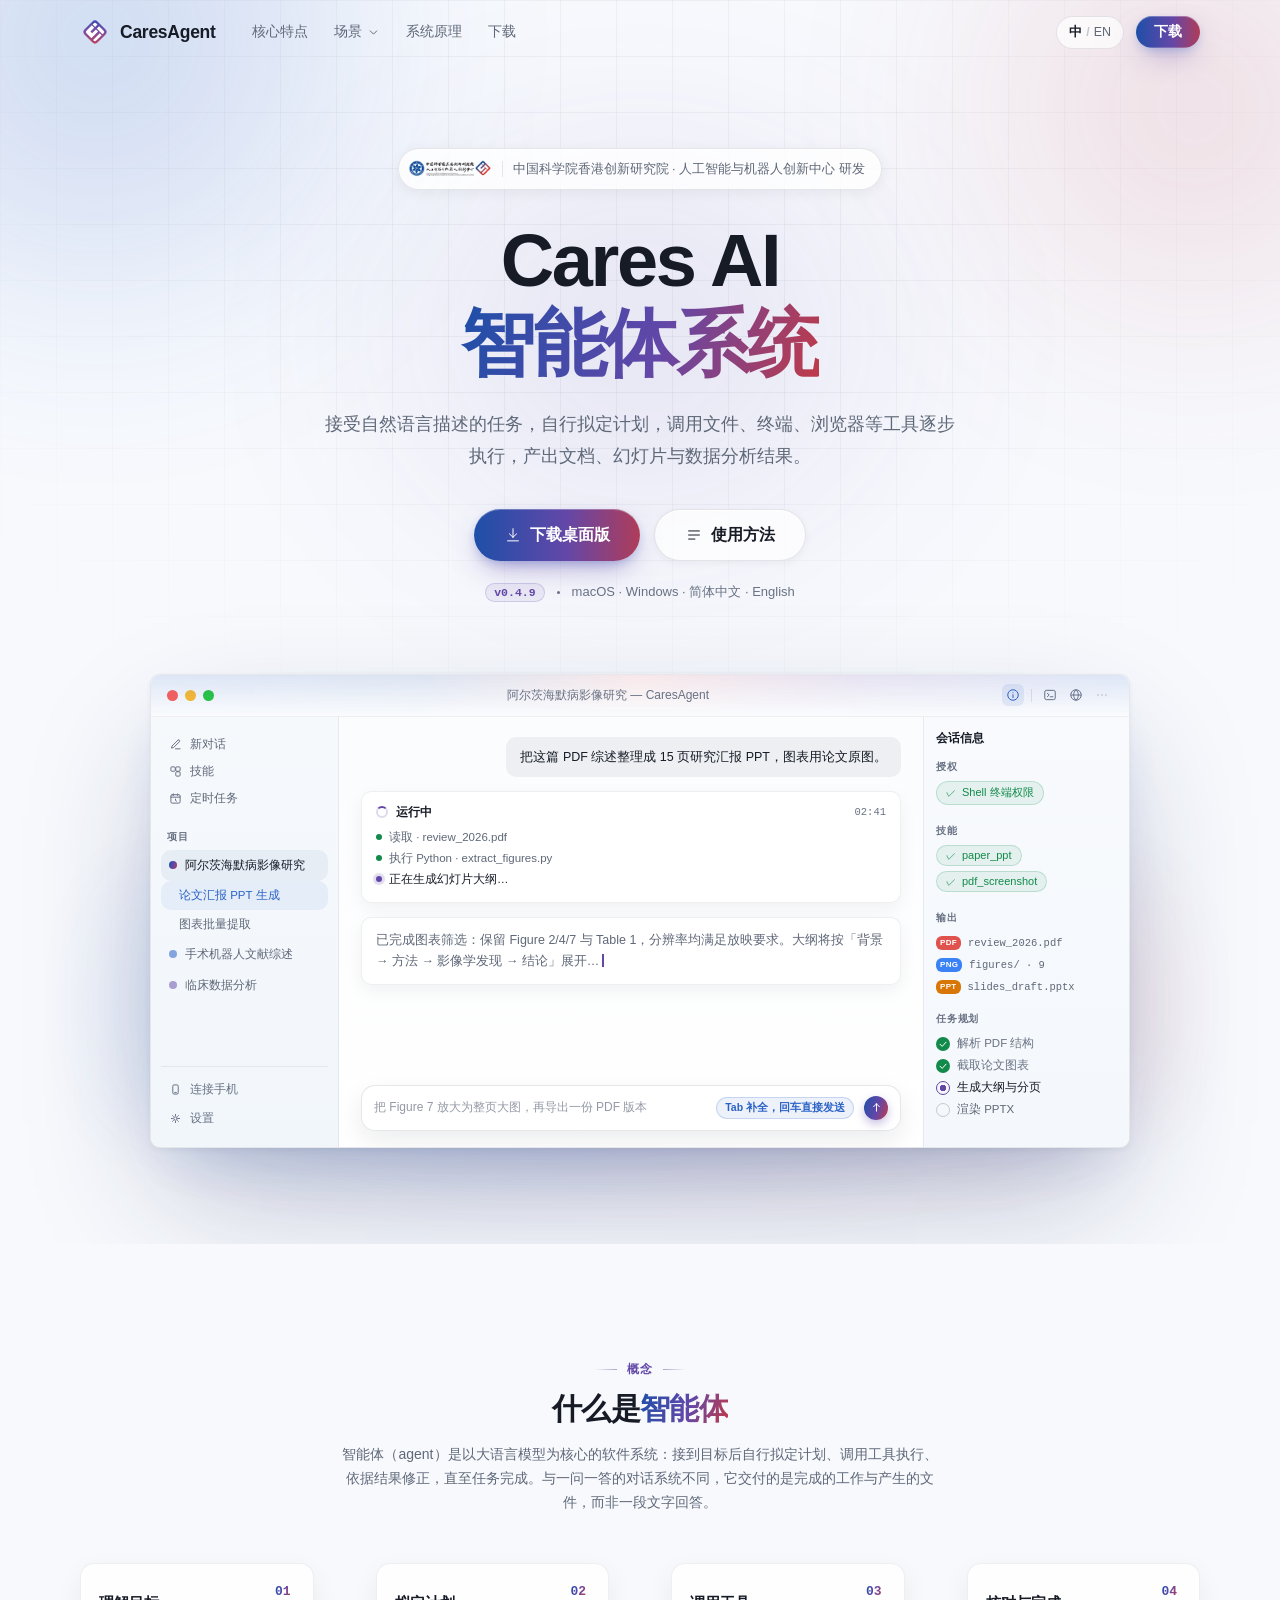
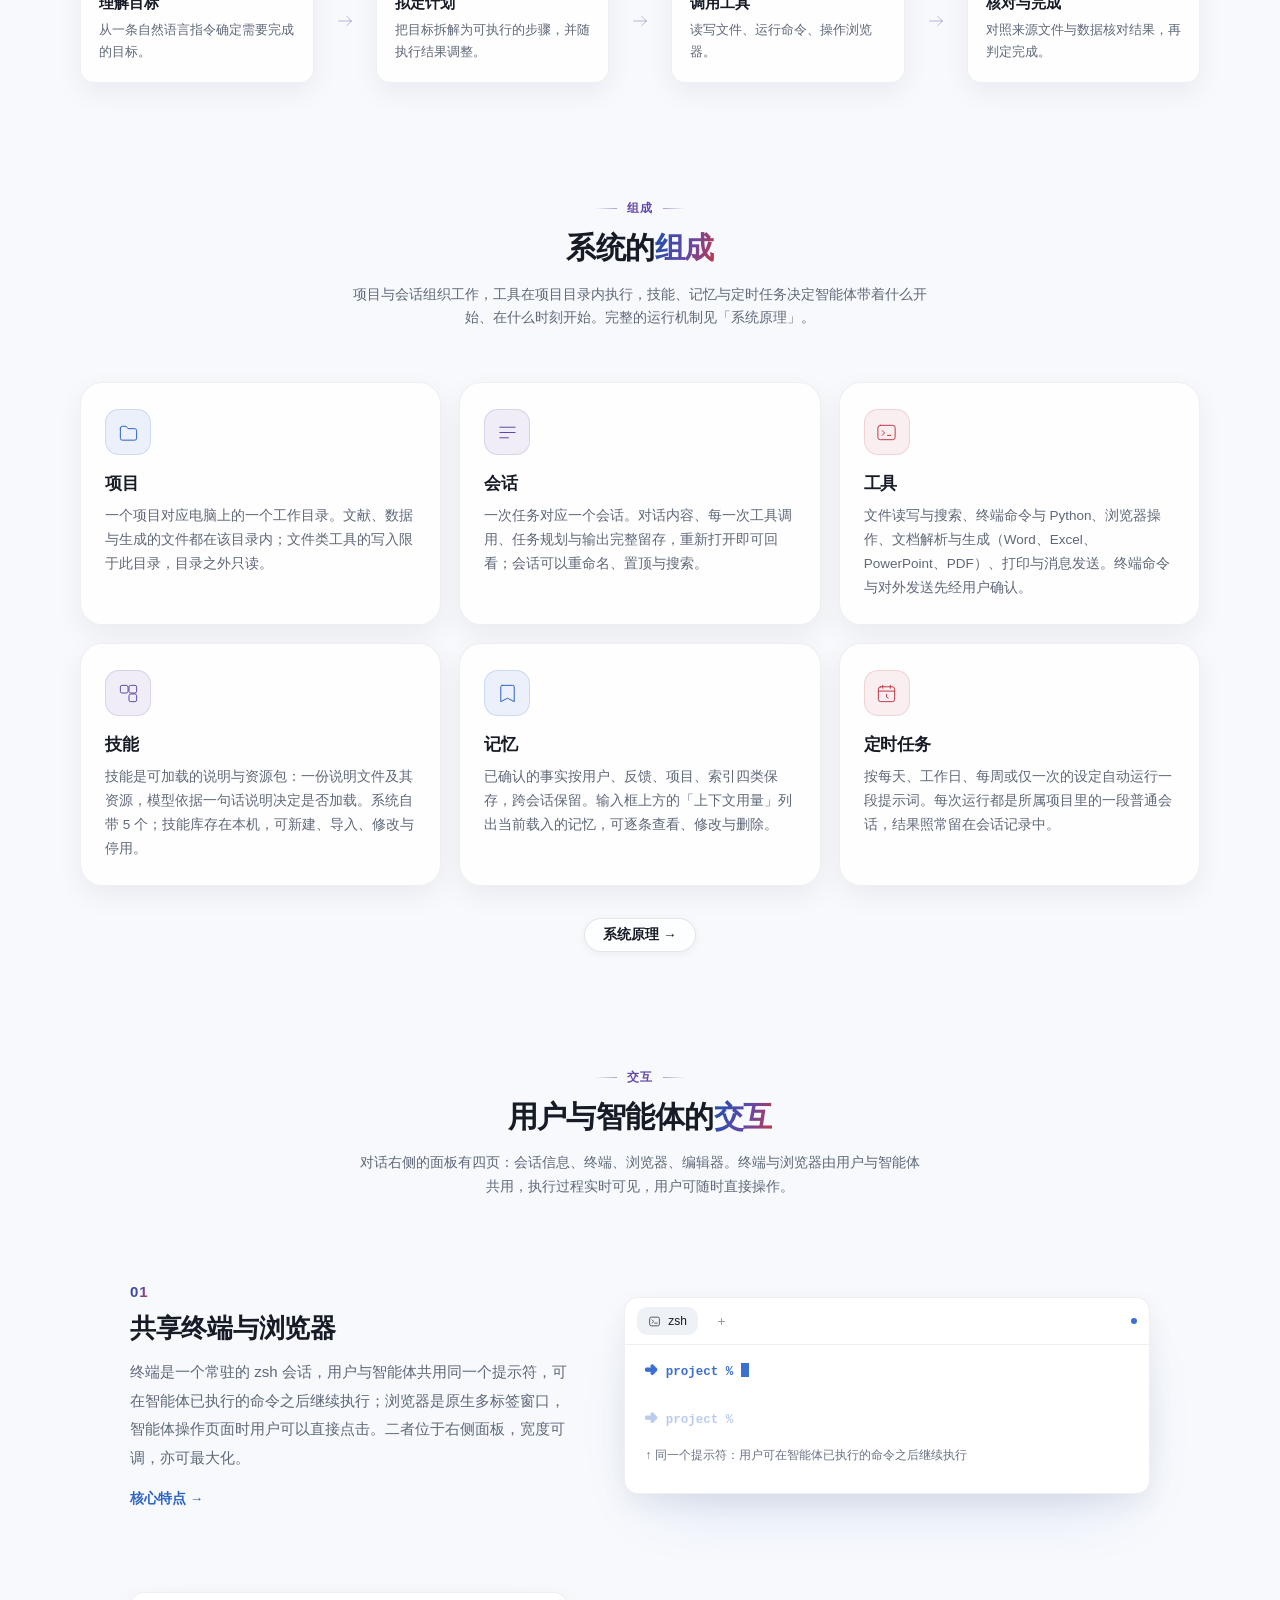
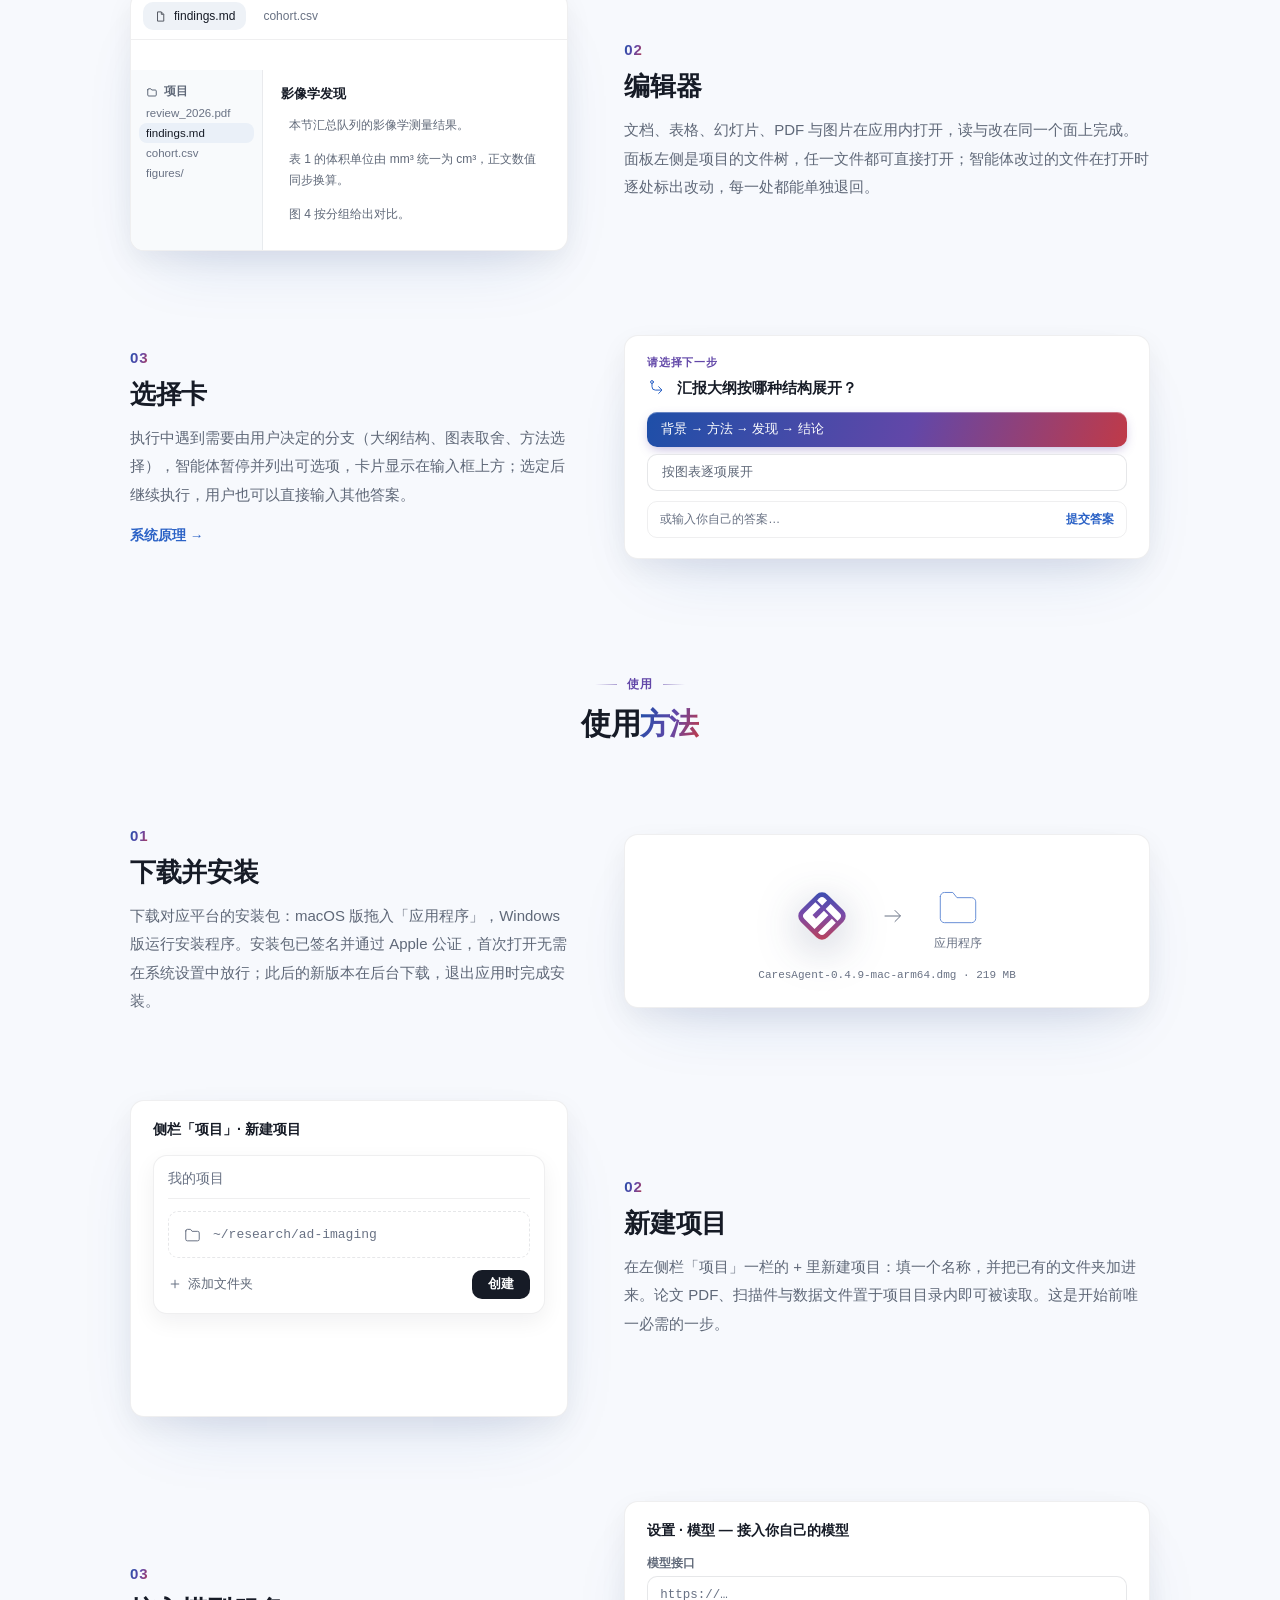
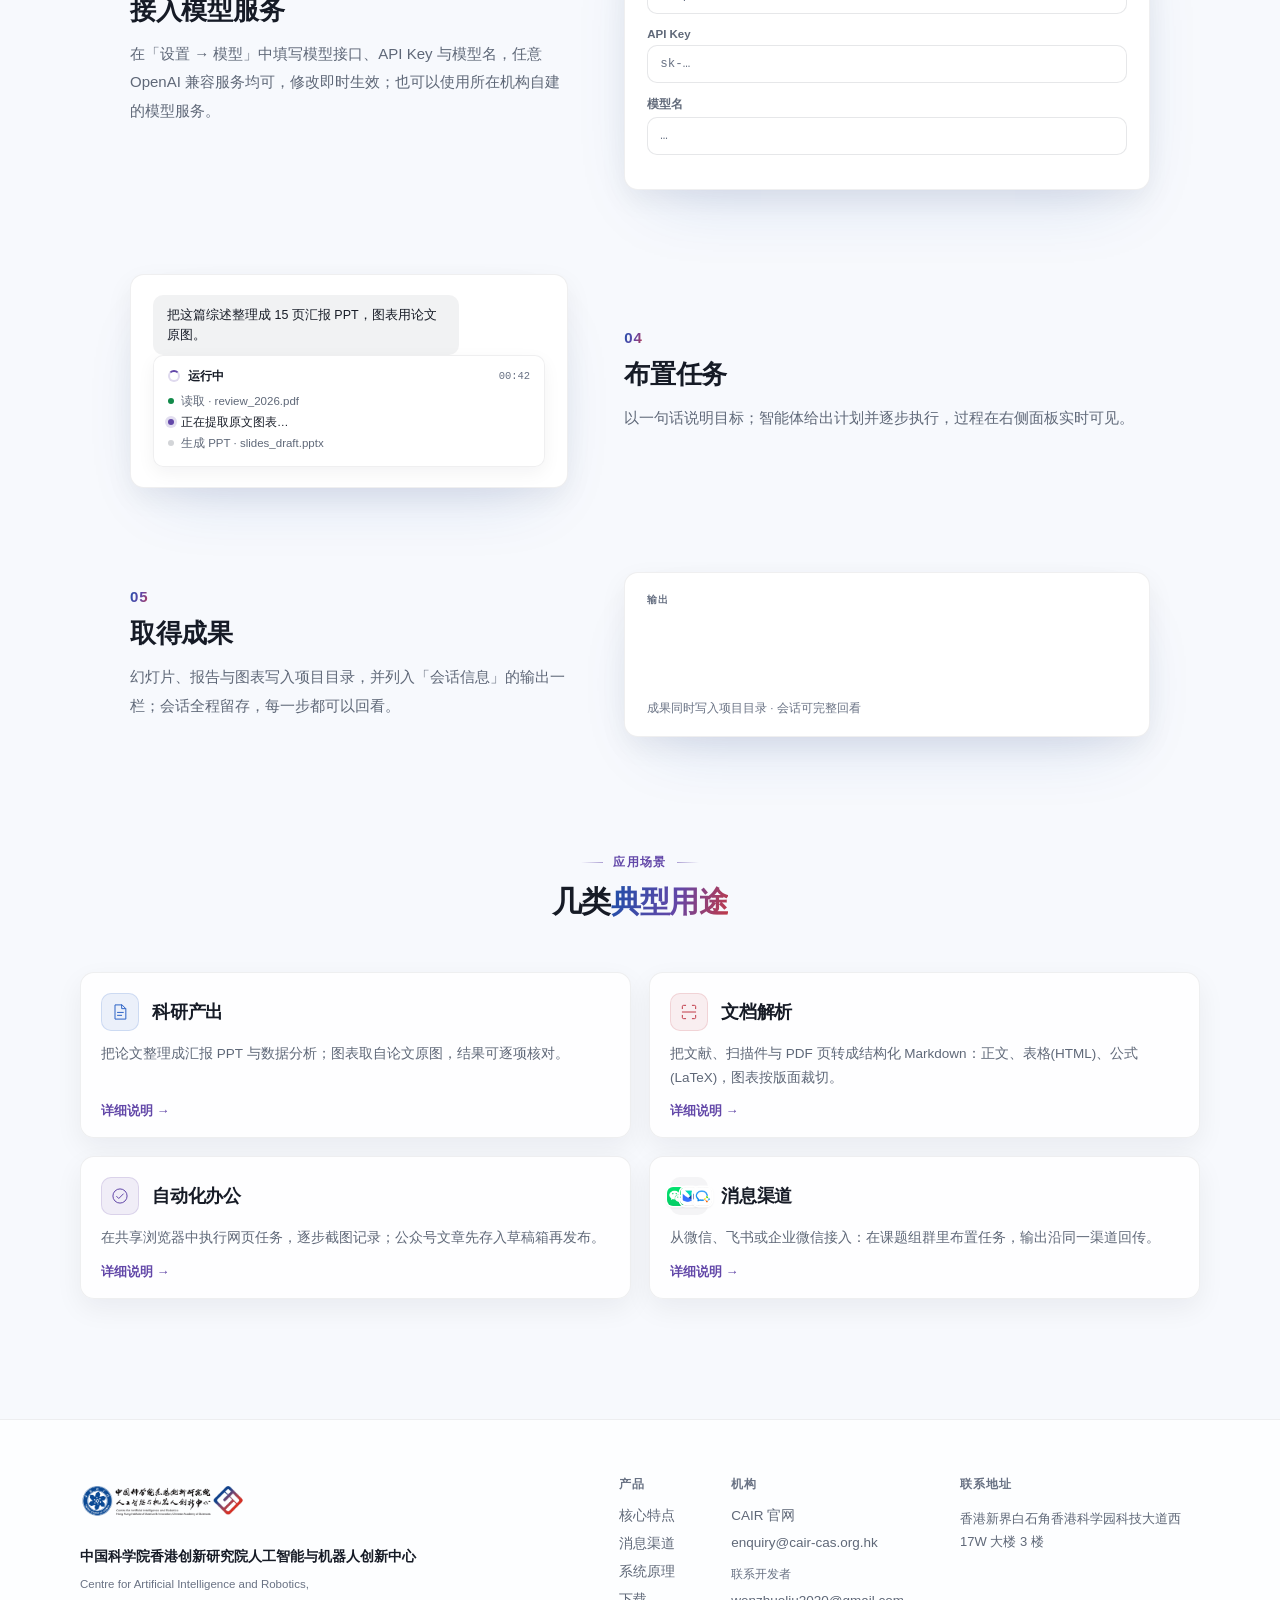
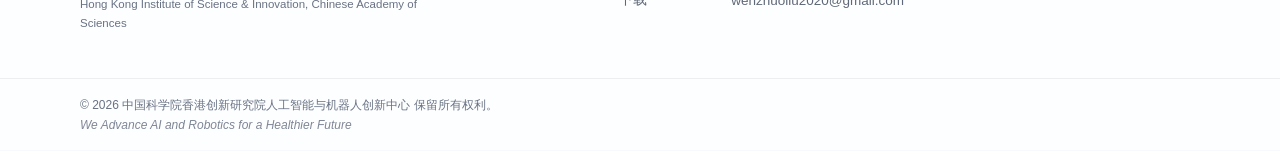
==== commit 6868ff25: "主页重构：新增「组成」一节，界面模拟对齐应用，更新日志移入下载页 - 首页新增「组成」：项目、会话、工具、技能、记忆、定时任务六项，   补上 0.2–0.4 版加入而主页一直未讲的技能库、记忆与定时" ====
--- a/index.html
+++ b/index.html
@@ -99,10 +99,14 @@
         <div class="shot reveal" aria-hidden="true">
           <div class="shot-glow"></div>
           <div class="app-window">
-            <div class="app-titlebar"><span class="tl tl-r"></span><span class="tl tl-y"></span><span class="tl tl-g"></span><div class="tb-aurora"><i></i></div><span class="app-title" data-i18n="shot.title">阿尔茨海默病影像研究 — CaresAgent</span><span class="tb-toggles"><svg class="active" viewBox="0 0 24 24" fill="none" stroke="currentColor"><rect x="3.5" y="4.5" width="17" height="15" rx="2.5"/><path d="M14.5 4.5v15"/></svg><svg viewBox="0 0 24 24" fill="none" stroke="currentColor"><rect x="3" y="4" width="18" height="16" rx="3"/><path d="m7.5 9 3 3-3 3M12.5 15H17" stroke-linecap="round" stroke-linejoin="round"/></svg><svg viewBox="0 0 24 24" fill="none" stroke="currentColor"><circle cx="12" cy="12" r="9"/><path d="M3 12h18M12 3c2.7 2.6 4 5.6 4 9s-1.3 6.4-4 9c-2.7-2.6-4-5.6-4-9s1.3-6.4 4-9Z"/></svg></span></div>
+            <div class="app-titlebar"><span class="tl tl-r"></span><span class="tl tl-y"></span><span class="tl tl-g"></span><div class="tb-aurora"><i></i></div><span class="app-title" data-i18n="shot.title">阿尔茨海默病影像研究 — CaresAgent</span><span class="tb-toggles"><svg class="active" viewBox="0 0 24 24" fill="none" stroke="currentColor"><circle cx="12" cy="12" r="9"/><path d="M12 16.5v-5M12 8h.01" stroke-linecap="round"/></svg><span class="tb-sep" aria-hidden="true"></span><svg viewBox="0 0 24 24" fill="none" stroke="currentColor"><rect x="3" y="4" width="18" height="16" rx="3"/><path d="m7.5 9 3 3-3 3M12.5 15H17" stroke-linecap="round" stroke-linejoin="round"/></svg><svg viewBox="0 0 24 24" fill="none" stroke="currentColor"><circle cx="12" cy="12" r="9"/><path d="M3 12h18M12 3c2.7 2.6 4 5.6 4 9s-1.3 6.4-4 9c-2.7-2.6-4-5.6-4-9s1.3-6.4 4-9Z"/></svg><svg viewBox="0 0 24 24" fill="none" stroke="currentColor"><path d="M5.2 12h.01M12 12h.01M18.8 12h.01" stroke-linecap="round"/></svg></span></div>
             <div class="app-body">
               <aside class="app-side">
-                <div class="side-new"><svg viewBox="0 0 24 24" fill="none" stroke="currentColor" stroke-linecap="round" stroke-linejoin="round"><path d="M12 20h8.5M16.6 3.9a2 2 0 0 1 2.8 2.8L8.5 17.6 4.7 18.6l1-3.8L16.6 3.9Z"/></svg><span data-i18n="shot.new">新对话</span></div>
+                <div class="side-nav">
+                  <div class="side-act"><svg viewBox="0 0 24 24" fill="none" stroke="currentColor" stroke-linecap="round" stroke-linejoin="round"><path d="M12 20h8.5M16.6 3.9a2 2 0 0 1 2.8 2.8L8.5 17.6 4.7 18.6l1-3.8L16.6 3.9Z"/></svg><span data-i18n="shot.new">新对话</span></div>
+                  <div class="side-act"><svg viewBox="0 0 24 24" fill="none" stroke="currentColor" stroke-linejoin="round"><rect x="3.5" y="3.5" width="8" height="8" rx="1.6"/><rect x="12.5" y="12.5" width="8" height="8" rx="1.6"/><rect x="12.5" y="3.5" width="8" height="8" rx="1.6"/></svg><span data-i18n="shot.skillsNav">技能</span></div>
+                  <div class="side-act"><svg viewBox="0 0 24 24" fill="none" stroke="currentColor" stroke-linecap="round" stroke-linejoin="round"><rect x="3.5" y="5" width="17" height="15.5" rx="2.4"/><path d="M3.5 9.5h17M8 3.5v3M16 3.5v3M12 13v2.6l1.8 1.2"/></svg><span data-i18n="shot.schedules">定时任务</span></div>
+                </div>
                 <div class="side-label" data-i18n="shot.projects">项目</div>
                 <div class="side-row active"><span class="side-ico g1"></span><span data-i18n="shot.p1">阿尔茨海默病影像研究</span></div>
                 <div class="side-row sub active"><span data-i18n="shot.s1">论文汇报 PPT 生成</span></div>
@@ -118,15 +122,15 @@
                 <div class="chat-bubble user" data-i18n="shot.user">把这篇 PDF 综述整理成 15 页研究汇报 PPT，图表用论文原图。</div>
                 <div class="chat-card process">
                   <div class="process-head"><span class="spin"></span><span class="process-name" data-i18n="shot.proc">运行中</span><span class="process-time">02:41</span></div>
-                  <ul class="process-steps"><li class="done"><span data-i18n="shot.st1">读取文件 · review_2026.pdf</span></li><li class="done"><span data-i18n="shot.st2">执行 Python · extract_figures.py</span></li><li class="live"><span data-i18n="shot.st3">正在生成幻灯片大纲…</span></li></ul>
+                  <ul class="process-steps"><li class="done"><span data-i18n="shot.st1">读取 · review_2026.pdf</span></li><li class="done"><span data-i18n="shot.st2">执行 Python · extract_figures.py</span></li><li class="live"><span data-i18n="shot.st3">正在生成幻灯片大纲…</span></li></ul>
                 </div>
                 <div class="chat-card answer"><p data-i18n="shot.ans">已完成图表筛选：保留 Figure 2/4/7 与 Table 1，分辨率均满足放映要求。大纲将按「背景 → 方法 → 影像学发现 → 结论」展开…</p><span class="caret"></span></div>
-                <div class="chat-composer ghosted"><span class="ghost-text" data-i18n="shot.ghost">把 Figure 7 放大为整页大图，再导出一份 PDF 版本</span><span class="ghost-hint" data-i18n="shot.ghostHint">回车直接发送</span><span class="composer-send"><svg viewBox="0 0 16 16" fill="none"><path d="M8 12.5v-9m0 0L4.5 7M8 3.5 11.5 7" stroke="currentColor" stroke-linecap="round" stroke-linejoin="round"/></svg></span></div>
+                <div class="chat-composer ghosted"><span class="ghost-text" data-i18n="shot.ghost">把 Figure 7 放大为整页大图，再导出一份 PDF 版本</span><span class="ghost-hint" data-i18n="shot.ghostHint">Tab 补全，回车直接发送</span><span class="composer-send"><svg viewBox="0 0 16 16" fill="none"><path d="M8 12.5v-9m0 0L4.5 7M8 3.5 11.5 7" stroke="currentColor" stroke-linecap="round" stroke-linejoin="round"/></svg></span></div>
               </div>
               <aside class="app-rail">
                 <div class="rail-cap" data-i18n="shot.railcap">会话信息</div>
+                <div class="rail-sec"><div class="rail-head" data-i18n="shot.perms">授权</div><div class="rail-chip ok"><span data-i18n="shot.pm1">Shell 终端权限</span></div></div>
                 <div class="rail-sec"><div class="rail-head" data-i18n="shot.skills">技能</div><div class="rail-chip ok"><span data-i18n="shot.sk1">paper_ppt</span></div><div class="rail-chip ok"><span data-i18n="shot.sk2">pdf_screenshot</span></div></div>
-                <div class="rail-sec"><div class="rail-head" data-i18n="shot.perms">授权</div><div class="rail-chip ok"><span data-i18n="shot.pm1">执行命令 · 本项目</span></div></div>
                 <div class="rail-sec"><div class="rail-head" data-i18n="shot.outputs">输出</div><div class="rail-file"><span class="f-ico pdf">PDF</span><span>review_2026.pdf</span></div><div class="rail-file"><span class="f-ico img">PNG</span><span>figures/ · 9</span></div><div class="rail-file"><span class="f-ico ppt">PPT</span><span>slides_draft.pptx</span></div></div>
                 <div class="rail-sec"><div class="rail-head" data-i18n="shot.plan">任务规划</div><div class="rail-step done"><span data-i18n="shot.pl1">解析 PDF 结构</span></div><div class="rail-step done"><span data-i18n="shot.pl2">截取论文图表</span></div><div class="rail-step live"><span data-i18n="shot.pl3">生成大纲与分页</span></div><div class="rail-step"><span data-i18n="shot.pl4">渲染 PPTX</span></div></div>
               </aside>
@@ -154,17 +158,44 @@
       </div>
     </section>
 
-    <!-- ============ 系统设计:项目 / 会话 / 执行 ============ -->
-    <section class="section" id="design">
+    <!-- ============ 组成:项目 / 会话 / 工具 / 技能 / 记忆 / 定时任务 ============ -->
+    <section class="section" id="parts">
       <div class="section-head reveal">
-        <p class="section-eyebrow" data-i18n="design.eyebrow">系统设计</p>
-        <h2 class="section-title" data-i18n-html="design.title">项目、会话与<em>执行</em></h2>
-        <p class="section-sub" data-i18n="design.sub">系统以项目、会话、执行三层组织工作；完整的运行机制见「系统原理」。</p>
-      </div>
-      <div class="spec-strip reveal" style="margin-top:44px">
-        <div class="spec-item"><span class="sk" data-i18n="design.t1">项目</span><span class="sv" data-i18n="design.d1">一个工作目录对应一个研究课题：文献、数据与输出集中存放在该目录内。</span></div>
-        <div class="spec-item"><span class="sk" data-i18n="design.t2">会话</span><span class="sv" data-i18n="design.d2">一次任务对应一个会话：计划、执行过程与输出完整留存，可随时回看。</span></div>
-        <div class="spec-item"><span class="sk" data-i18n="design.t3">执行</span><span class="sv" data-i18n="design.d3">智能体组合工具（文件、终端、浏览器）与技能（论文解析、PPT 生成等）完成任务。</span></div>
+        <p class="section-eyebrow" data-i18n="parts.eyebrow">组成</p>
+        <h2 class="section-title" data-i18n-html="parts.title">系统的<em>组成</em></h2>
+        <p class="section-sub" data-i18n="parts.sub">项目与会话组织工作，工具在项目目录内执行，技能、记忆与定时任务决定智能体带着什么开始、在什么时刻开始。完整的运行机制见「系统原理」。</p>
+      </div>
+      <div class="feature-grid">
+        <article class="feature-card reveal">
+          <div class="feature-ico i-blue"><svg viewBox="0 0 24 24" fill="none" stroke="currentColor" stroke-linecap="round" stroke-linejoin="round"><path d="M3.5 7.5a2 2 0 0 1 2-2h4l2 2.5h7a2 2 0 0 1 2 2v8a2 2 0 0 1-2 2H5.5a2 2 0 0 1-2-2V7.5Z"/></svg></div>
+          <h3 data-i18n="parts.t1">项目</h3>
+          <p data-i18n="parts.d1">一个项目对应电脑上的一个工作目录。文献、数据与生成的文件都在该目录内；文件类工具的写入限于此目录，目录之外只读。</p>
+        </article>
+        <article class="feature-card reveal">
+          <div class="feature-ico i-violet"><svg viewBox="0 0 24 24" fill="none" stroke="currentColor" stroke-linecap="round" stroke-linejoin="round"><path d="M4 6.5h16M4 12h16M4 17.5h9"/></svg></div>
+          <h3 data-i18n="parts.t2">会话</h3>
+          <p data-i18n="parts.d2">一次任务对应一个会话。对话内容、每一次工具调用、任务规划与输出完整留存，重新打开即可回看；会话可以重命名、置顶与搜索。</p>
+        </article>
+        <article class="feature-card reveal">
+          <div class="feature-ico i-red"><svg viewBox="0 0 24 24" fill="none" stroke="currentColor" stroke-linecap="round" stroke-linejoin="round"><rect x="3" y="4.5" width="18" height="15" rx="2.6"/><path d="m7.5 10 2.5 2.5L7.5 15M13 15h3.5"/></svg></div>
+          <h3 data-i18n="parts.t3">工具</h3>
+          <p data-i18n="parts.d3">文件读写与搜索、终端命令与 Python、浏览器操作、文档解析与生成（Word、Excel、PowerPoint、PDF）、打印与消息发送。终端命令与对外发送先经用户确认。</p>
+        </article>
+        <article class="feature-card reveal">
+          <div class="feature-ico i-violet"><svg viewBox="0 0 24 24" fill="none" stroke="currentColor" stroke-linejoin="round"><rect x="3.5" y="3.5" width="8" height="8" rx="1.8"/><rect x="12.5" y="3.5" width="8" height="8" rx="1.8"/><rect x="12.5" y="12.5" width="8" height="8" rx="1.8"/></svg></div>
+          <h3 data-i18n="parts.t4">技能</h3>
+          <p data-i18n="parts.d4">技能是可加载的说明与资源包：一份说明文件及其资源，模型依据一句话说明决定是否加载。系统自带 5 个；技能库存在本机，可新建、导入、修改与停用。</p>
+        </article>
+        <article class="feature-card reveal">
+          <div class="feature-ico i-blue"><svg viewBox="0 0 24 24" fill="none" stroke="currentColor" stroke-linecap="round" stroke-linejoin="round"><path d="M6.5 3.5h11a1.5 1.5 0 0 1 1.5 1.5v15.5l-7-3.6-7 3.6V5a1.5 1.5 0 0 1 1.5-1.5Z"/></svg></div>
+          <h3 data-i18n="parts.t5">记忆</h3>
+          <p data-i18n="parts.d5">已确认的事实按用户、反馈、项目、索引四类保存，跨会话保留。输入框上方的「上下文用量」列出当前载入的记忆，可逐条查看、修改与删除。</p>
+        </article>
+        <article class="feature-card reveal">
+          <div class="feature-ico i-red"><svg viewBox="0 0 24 24" fill="none" stroke="currentColor" stroke-linecap="round" stroke-linejoin="round"><rect x="3.5" y="5" width="17" height="15.5" rx="2.4"/><path d="M3.5 9.5h17M8 3.5v3M16 3.5v3M12 13v2.6l1.8 1.2"/></svg></div>
+          <h3 data-i18n="parts.t6">定时任务</h3>
+          <p data-i18n="parts.d6">按每天、工作日、每周或仅一次的设定自动运行一段提示词。每次运行都是所属项目里的一段普通会话，结果照常留在会话记录中。</p>
+        </article>
       </div>
       <div style="display:flex;justify-content:center;margin-top:32px" class="reveal">
         <a class="btn btn-ghost btn-sm" href="architecture.html" data-i18n="design.more">系统原理 →</a>
@@ -176,7 +207,7 @@
       <div class="section-head reveal">
         <p class="section-eyebrow" data-i18n="wn.eyebrow">交互</p>
         <h2 class="section-title" data-i18n-html="wn.title">用户与智能体的<em>交互</em></h2>
-        <p class="section-sub" data-i18n="wn.sub">终端与浏览器由用户与智能体共用：执行过程实时可见，用户可随时直接操作。</p>
+        <p class="section-sub" data-i18n="wn.sub">对话右侧的面板有四页：会话信息、终端、浏览器、编辑器。终端与浏览器由用户与智能体共用，执行过程实时可见，用户可随时直接操作。</p>
       </div>
 
       <div class="wn-row reveal">
@@ -202,6 +233,41 @@
       <div class="wn-row reveal">
         <div class="wn-copy">
           <span class="wn-no">02</span>
+          <h3 data-i18n="wn.e.t">编辑器</h3>
+          <p data-i18n="wn.e.d">文档、表格、幻灯片、PDF 与图片在应用内打开，读与改在同一个面上完成。面板左侧是项目的文件树，任一文件都可直接打开；智能体改过的文件在打开时逐处标出改动，每一处都能单独退回。</p>
+        </div>
+        <div class="wn-visual">
+          <div class="wn-panel wn-editor" data-editor-demo>
+            <div class="wn-panel-tabs">
+              <span class="wpt active"><svg viewBox="0 0 24 24" fill="none" stroke="currentColor" stroke-linejoin="round"><path d="M6.5 3.5h7L18 8v12.5H6.5V3.5Z"/><path d="M13.5 3.5V8H18"/></svg>findings.md</span>
+              <span class="wpt">cohort.csv</span>
+            </div>
+            <div class="we-note">
+              <span class="we-note-t" data-i18n="wn.e.banner">CaresAgent 改了这份文件，改动已生效；每一处都能单独退回。</span>
+              <span class="we-ok"><svg viewBox="0 0 24 24" fill="none" stroke="currentColor" stroke-linecap="round" stroke-linejoin="round"><path d="m5 12.5 4.5 4.5L19 7"/></svg><span data-i18n="wn.e.ok">看过了</span></span>
+            </div>
+            <div class="we-body">
+              <div class="we-tree">
+                <div class="we-t-row root"><svg viewBox="0 0 24 24" fill="none" stroke="currentColor" stroke-linecap="round" stroke-linejoin="round"><path d="M3.5 7.5a2 2 0 0 1 2-2h4l2 2.5h7a2 2 0 0 1 2 2v8a2 2 0 0 1-2 2H5.5a2 2 0 0 1-2-2V7.5Z"/></svg><span data-i18n="wn.e.root">项目</span></div>
+                <div class="we-t-row">review_2026.pdf</div>
+                <div class="we-t-row on">findings.md</div>
+                <div class="we-t-row">cohort.csv</div>
+                <div class="we-t-row">figures/</div>
+              </div>
+              <div class="we-doc">
+                <p class="we-h" data-i18n="wn.e.h">影像学发现</p>
+                <p class="we-p" data-i18n="wn.e.p1">本节汇总队列的影像学测量结果。</p>
+                <p class="we-p we-changed" data-i18n="wn.e.p2">表 1 的体积单位由 mm³ 统一为 cm³，正文数值同步换算。</p>
+                <p class="we-p" data-i18n="wn.e.p3">图 4 按分组给出对比。</p>
+              </div>
+            </div>
+          </div>
+        </div>
+      </div>
+
+      <div class="wn-row reveal">
+        <div class="wn-copy">
+          <span class="wn-no">03</span>
           <h3 data-i18n="wn.c.t">选择卡</h3>
           <p data-i18n="wn.c.d">执行中遇到需要由用户决定的分支（大纲结构、图表取舍、方法选择），智能体暂停并列出可选项，卡片显示在输入框上方；选定后继续执行，用户也可以直接输入其他答案。</p>
           <a class="wn-link" href="architecture.html" data-i18n="wn.c.link">系统原理 →</a>
@@ -229,7 +295,7 @@
         <div class="wn-copy">
           <span class="wn-no">01</span>
           <h3 data-i18n="usage.s1t">下载并安装</h3>
-          <p data-i18n="usage.s1d">下载对应平台的安装包：macOS 版拖入「应用程序」，Windows 版运行安装程序。当前为研究预览版，macOS 首次启动若被系统拦截，右键应用图标选「打开」。</p>
+          <p data-i18n="usage.s1d">下载对应平台的安装包：macOS 版拖入「应用程序」，Windows 版运行安装程序。安装包已签名并通过 Apple 公证，首次打开无需在系统设置中放行；此后的新版本在后台下载，退出应用时完成安装。</p>
         </div>
         <div class="wn-visual">
           <div class="wn-choice" data-us-install>
@@ -238,7 +304,8 @@
               <span class="us-arrow"><svg viewBox="0 0 24 24" fill="none" stroke="currentColor" stroke-linecap="round" stroke-linejoin="round"><path d="M4 12h15M14 6.5l5.5 5.5-5.5 5.5"/></svg></span>
               <span class="us-apps"><svg viewBox="0 0 24 24" fill="none" stroke="currentColor" stroke-linecap="round" stroke-linejoin="round"><path d="M3.5 7.5a2 2 0 0 1 2-2h4l2 2.5h7a2 2 0 0 1 2 2v8a2 2 0 0 1-2 2H5.5a2 2 0 0 1-2-2V7.5Z"/></svg><span data-i18n="usage.m1apps">应用程序</span></span>
             </div>
-            <div class="us-cap">CaresAgent-0.4.9-mac-arm64.dmg · 219 MB</div>
+            <!-- 文件名与体积只有一个来源：downloads/manifest.json（demo.js 填写）。 -->
+            <div class="us-cap" data-dl-cap>CaresAgent-mac-arm64.dmg</div>
           </div>
         </div>
       </div>
@@ -246,17 +313,17 @@
       <div class="wn-row reveal">
         <div class="wn-copy">
           <span class="wn-no">02</span>
-          <h3 data-i18n="usage.s2t">新建或打开项目</h3>
-          <p data-i18n="usage.s2d">在左侧栏「项目」菜单中新建空项目，或把已有文件夹作为项目打开；论文 PDF、扫描件与数据文件置于项目目录内即可被读取。这是开始前唯一必需的一步。</p>
+          <h3 data-i18n="usage.s2t">新建项目</h3>
+          <p data-i18n="usage.s2d">在左侧栏「项目」一栏的 + 里新建项目：填一个名称，并把已有的文件夹加进来。论文 PDF、扫描件与数据文件置于项目目录内即可被读取。这是开始前唯一必需的一步。</p>
         </div>
         <div class="wn-visual">
           <div class="wn-choice" data-us-folder>
-            <p class="cfg-pane-title" data-i18n="cfg.proj.title">侧栏「项目」· 新建或打开</p>
-            <div class="cfg-menu">
-              <div class="cfg-menu-item"><svg viewBox="0 0 24 24" fill="none" stroke="currentColor" stroke-linecap="round"><path d="M12 5.5v13M5.5 12h13"/></svg><span data-i18n="cfg.proj.new">新建空项目</span></div>
-              <div class="cfg-menu-item hl"><svg viewBox="0 0 24 24" fill="none" stroke="currentColor" stroke-linecap="round" stroke-linejoin="round"><path d="M3.5 7.5a2 2 0 0 1 2-2h4l2 2.5h7a2 2 0 0 1 2 2v1H6l-2.5 7V7.5Z"/><path d="M3.5 18.5 6 11h16l-2.5 7.5h-16Z"/></svg><span data-i18n="cfg.proj.open">打开文件夹</span></div>
-            </div>
-            <div class="cfg-folder picked"><svg viewBox="0 0 24 24" fill="none" stroke="currentColor" stroke-linecap="round" stroke-linejoin="round"><path d="M3.5 7.5a2 2 0 0 1 2-2h4l2 2.5h7a2 2 0 0 1 2 2v8a2 2 0 0 1-2 2H5.5a2 2 0 0 1-2-2V7.5Z"/></svg><span class="fp">~/research/ad-imaging</span></div>
+            <p class="cfg-pane-title" data-i18n="cfg.proj.title">侧栏「项目」· 新建项目</p>
+            <div class="cfg-dlg">
+              <div class="cfg-dlg-name" data-type="阿尔茨海默病影像研究" data-ph="我的项目"><span data-i18n="cfg.proj.name">阿尔茨海默病影像研究</span></div>
+              <div class="cfg-folder picked"><svg viewBox="0 0 24 24" fill="none" stroke="currentColor" stroke-linecap="round" stroke-linejoin="round"><path d="M3.5 7.5a2 2 0 0 1 2-2h4l2 2.5h7a2 2 0 0 1 2 2v8a2 2 0 0 1-2 2H5.5a2 2 0 0 1-2-2V7.5Z"/></svg><span class="fp">~/research/ad-imaging</span></div>
+              <div class="cfg-dlg-foot"><span class="cfg-dlg-add"><svg viewBox="0 0 24 24" fill="none" stroke="currentColor" stroke-linecap="round"><path d="M12 5.5v13M5.5 12h13"/></svg><span data-i18n="cfg.proj.add">添加文件夹</span></span><span class="cfg-dlg-go" data-i18n="cfg.proj.create">创建</span></div>
+            </div>
             <div class="us-files">
               <div class="rail-file"><span class="f-ico pdf">PDF</span><span>review_2026.pdf</span></div>
               <div class="rail-file"><span class="f-ico img">PNG</span><span>scans/ · 12</span></div>
@@ -293,7 +360,7 @@
             <div class="chat-bubble user" data-i18n="usage.m4u">把这篇综述整理成 15 页汇报 PPT，图表用论文原图。</div>
             <div class="chat-card process">
               <div class="process-head"><span class="spin"></span><span class="process-name" data-i18n="usage.m4p">运行中</span><span class="process-time">00:42</span></div>
-              <ul class="process-steps"><li class="done"><span data-i18n="usage.m4s1">读取文件 · review_2026.pdf</span></li><li class="live"><span data-i18n="usage.m4s2">正在提取原文图表…</span></li><li><span data-i18n="usage.m4s3">生成 PPT · slides_draft.pptx</span></li></ul>
+              <ul class="process-steps"><li class="done"><span data-i18n="usage.m4s1">读取 · review_2026.pdf</span></li><li class="live"><span data-i18n="usage.m4s2">正在提取原文图表…</span></li><li><span data-i18n="usage.m4s3">生成 PPT · slides_draft.pptx</span></li></ul>
             </div>
           </div>
         </div>
@@ -303,7 +370,7 @@
         <div class="wn-copy">
           <span class="wn-no">05</span>
           <h3 data-i18n="usage.s5t">取得成果</h3>
-          <p data-i18n="usage.s5d">幻灯片、报告与图表写入项目目录，并列入会话的输出栏；会话全程留存，每一步都可以回看。</p>
+          <p data-i18n="usage.s5d">幻灯片、报告与图表写入项目目录，并列入「会话信息」的输出一栏；会话全程留存，每一步都可以回看。</p>
         </div>
         <div class="wn-visual">
           <div class="wn-choice" data-us-outputs>
@@ -348,158 +415,6 @@
         </a>
       </div>
     </section>
-
-
-    <!-- ============ 更新日志（已发布版本） ============ -->
-    <section class="section" id="changelog">
-      <div class="section-head reveal">
-        <p class="section-eyebrow" data-i18n="log.eyebrow">更新日志</p>
-        <h2 class="section-title" data-i18n-html="log.title">已发布的<em>版本</em></h2>
-      </div>
-      <ol class="changelog reveal">
-        <li class="cl-entry">
-          <div class="cl-meta">
-            <span class="cl-ver">v0.4.9</span>
-            <span class="cl-date" data-i18n="log.d13">2026 年 8 月</span>
-          </div>
-          <ul class="cl-items">
-            <li><span class="cl-tag" data-i18n="log.add">新增</span><span data-i18n="log.i131">应用图标随明暗主题切换，深色模式下 Dock 显示深色版图标。</span></li>
-            <li><span class="cl-tag" data-i18n="log.imp">改进</span><span data-i18n="log.i132">终端、代码与文稿三个页面的首行位置与左右边距统一，切换页面不再错位。</span></li>
-            <li><span class="cl-tag" data-i18n="log.imp">改进</span><span data-i18n="log.i133">上下文用量条改用新的分区配色，浅色主题下五段更易分辨。</span></li>
-            <li><span class="cl-tag" data-i18n="log.imp">改进</span><span data-i18n="log.i134">更新就绪的提示改为顶栏横幅。</span></li>
-          </ul>
-        </li>
-        <li class="cl-entry">
-          <div class="cl-meta">
-            <span class="cl-ver">v0.4.8</span>
-            <span class="cl-date" data-i18n="log.d12">2026 年 8 月</span>
-          </div>
-          <ul class="cl-items">
-            <li><span class="cl-tag" data-i18n="log.add">新增</span><span data-i18n="log.i121">会话支持重命名。</span></li>
-            <li><span class="cl-tag" data-i18n="log.imp">改进</span><span data-i18n="log.i122">全应用的悬浮提示统一为自绘气泡，明暗主题样式一致。</span></li>
-            <li><span class="cl-tag" data-i18n="log.imp">改进</span><span data-i18n="log.i123">报错提示直接显示后端原句，不再夹带 JSON 结构。</span></li>
-          </ul>
-        </li>
-        <li class="cl-entry">
-          <div class="cl-meta">
-            <span class="cl-ver">v0.4.7</span>
-            <span class="cl-date" data-i18n="log.d11">2026 年 8 月</span>
-          </div>
-          <ul class="cl-items">
-            <li><span class="cl-tag" data-i18n="log.imp">改进</span><span data-i18n="log.i111">主输入框重新有了一圈细描边：静止时更轻，聚焦输入时加深一档。</span></li>
-          </ul>
-        </li>
-        <li class="cl-entry">
-          <div class="cl-meta">
-            <span class="cl-ver">v0.4.6</span>
-            <span class="cl-date" data-i18n="log.d10">2026 年 8 月</span>
-          </div>
-          <ul class="cl-items">
-            <li><span class="cl-tag" data-i18n="log.imp">改进</span><span data-i18n="log.i101">更新完成后应用会自动重新打开，不再需要手动启动。</span></li>
-            <li><span class="cl-tag" data-i18n="log.imp">改进</span><span data-i18n="log.i102">新版本就绪时，侧栏底部出现「重启并更新」，一次点击即可完成。</span></li>
-          </ul>
-        </li>
-        <li class="cl-entry">
-          <div class="cl-meta">
-            <span class="cl-ver">v0.4.5</span>
-            <span class="cl-date" data-i18n="log.d9">2026 年 8 月</span>
-          </div>
-          <ul class="cl-items">
-            <li><span class="cl-tag" data-i18n="log.fix">修复</span><span data-i18n="log.i91">自动更新：「退出并更新」此前可能出现得过早，此时退出不会装上新版本且无任何提示；现在会先显示「准备中…」，只有真正可更新时才提供该操作。</span></li>
-          </ul>
-        </li>
-        <li class="cl-entry">
-          <div class="cl-meta">
-            <span class="cl-ver">v0.4.4</span>
-            <span class="cl-date" data-i18n="log.d8">2026 年 8 月</span>
-          </div>
-          <ul class="cl-items">
-            <li><span class="cl-tag" data-i18n="log.imp">改进</span><span data-i18n="log.i81">浏览器面板的驱动重写：动作在执行那一刻确认目标是否可见、是否被遮挡，导航与加载的完成判定更准确。</span></li>
-            <li><span class="cl-tag" data-i18n="log.imp">改进</span><span data-i18n="log.i82">链接图标改用应用内协议获取，只发送站点域名，页面地址与查询参数不再出网。</span></li>
-            <li><span class="cl-tag" data-i18n="log.fix">修复</span><span data-i18n="log.i83">界面层的故障现写入与后端同一份日志，不再随提示消失而无从追查。</span></li>
-          </ul>
-        </li>
-        <li class="cl-entry">
-          <div class="cl-meta">
-            <span class="cl-ver">v0.4.3</span>
-            <span class="cl-date" data-i18n="log.d7">2026 年 8 月</span>
-          </div>
-          <ul class="cl-items">
-            <li><span class="cl-tag" data-i18n="log.fix">修复</span><span data-i18n="log.i71">工作簿中的公式格此前按计算结果读取、写入只改单元格本身，可能静默改错他人表格中的公式。</span></li>
-            <li><span class="cl-tag" data-i18n="log.fix">修复</span><span data-i18n="log.i72">文件搜索不再进入隐藏目录，版本库内部与应用自身的状态文件不再混入结果。</span></li>
-          </ul>
-        </li>
-        <li class="cl-entry">
-          <div class="cl-meta">
-            <span class="cl-ver">v0.4.2</span>
-            <span class="cl-date" data-i18n="log.d6">2026 年 8 月</span>
-          </div>
-          <ul class="cl-items">
-            <li><span class="cl-tag" data-i18n="log.add">新增</span><span data-i18n="log.i61">自动更新：新版本在后台下载，安装在退出应用时完成，不打断使用。</span></li>
-            <li><span class="cl-tag" data-i18n="log.imp">改进</span><span data-i18n="log.i62">安装包已签名并通过 Apple 公证，首次打开无需在系统设置中手动放行。</span></li>
-            <li><span class="cl-tag" data-i18n="log.fix">修复</span><span data-i18n="log.i63">表格数值：千分位、百分比与货币、科学计数与分数不再被存成文本。</span></li>
-            <li><span class="cl-tag" data-i18n="log.fix">修复</span><span data-i18n="log.i64">扫描件表格的合并单元格不再错列，图片方向按 EXIF 还原。</span></li>
-            <li><span class="cl-tag" data-i18n="log.fix">修复</span><span data-i18n="log.i65">损坏的配置或索引不再导致应用无法启动。</span></li>
-          </ul>
-        </li>
-        <li class="cl-entry">
-          <div class="cl-meta">
-            <span class="cl-ver">v0.4.1</span>
-            <span class="cl-date" data-i18n="log.d5">2026 年 8 月</span>
-          </div>
-          <ul class="cl-items">
-            <li><span class="cl-tag" data-i18n="log.fix">修复</span><span data-i18n="log.i51">接入 Qwen 等推理模型时，思考内容可能混入回答正文的问题。</span></li>
-            <li><span class="cl-tag" data-i18n="log.fix">修复</span><span data-i18n="log.i52">外接（MCP）工具的参数现按声明矫正类型，宽松类型的调用不再失败。</span></li>
-            <li><span class="cl-tag" data-i18n="log.imp">改进</span><span data-i18n="log.i53">推理内容的回传更稳健，避免部分模型服务拒绝后续请求。</span></li>
-          </ul>
-        </li>
-        <li class="cl-entry">
-          <div class="cl-meta">
-            <span class="cl-ver">v0.4.0</span>
-            <span class="cl-date" data-i18n="log.d4">2026 年 8 月</span>
-          </div>
-          <ul class="cl-items">
-            <li><span class="cl-tag" data-i18n="log.add">新增</span><span data-i18n="log.i41">内置编辑器：文档、表格、幻灯片与 PDF 在应用内打开，查看与修改在同一个面上完成。</span></li>
-            <li><span class="cl-tag" data-i18n="log.add">新增</span><span data-i18n="log.i42">逐块修改：Word、PowerPoint 与 Excel 按段落、单元格与幻灯片修改，不必整份重写。</span></li>
-            <li><span class="cl-tag" data-i18n="log.add">新增</span><span data-i18n="log.i43">工作区文件树：项目目录在面板内浏览，任一文件可直接打开。</span></li>
-            <li><span class="cl-tag" data-i18n="log.imp">改进</span><span data-i18n="log.i44">文件读取：模型可读取文件的文字，也可查看其版面，扫描件与图表按版面呈现。</span></li>
-          </ul>
-        </li>
-        <li class="cl-entry">
-          <div class="cl-meta">
-            <span class="cl-ver">v0.3.0</span>
-            <span class="cl-date" data-i18n="log.d3">2026 年 8 月</span>
-          </div>
-          <ul class="cl-items">
-            <li><span class="cl-tag" data-i18n="log.add">新增</span><span data-i18n="log.i31">记忆：已确认的事实与研究者的偏好跨会话保留，在界面内可查看、修改与删除。</span></li>
-            <li><span class="cl-tag" data-i18n="log.add">新增</span><span data-i18n="log.i32">会话内作图：回答中的流程图与图示就地渲染，可复制或另存为 SVG / PNG。</span></li>
-            <li><span class="cl-tag" data-i18n="log.add">新增</span><span data-i18n="log.i33">面板多标签：终端与浏览器可同时保留多个标签，并有键盘快捷键在其间切换。</span></li>
-            <li><span class="cl-tag" data-i18n="log.imp">改进</span><span data-i18n="log.i34">网页操作：一次调用完成一组页面动作，填写整张表单不再逐个字段往返。</span></li>
-          </ul>
-        </li>
-        <li class="cl-entry">
-          <div class="cl-meta">
-            <span class="cl-ver">v0.2.0</span>
-            <span class="cl-date" data-i18n="log.d2">2026 年 8 月</span>
-          </div>
-          <ul class="cl-items">
-            <li><span class="cl-tag" data-i18n="log.add">新增</span><span data-i18n="log.i21">定时任务：按设定的时间自动发起会话，结果照常留在会话记录里。</span></li>
-            <li><span class="cl-tag" data-i18n="log.add">新增</span><span data-i18n="log.i22">技能管理：技能包在界面内整包增删改，不再需要手动改文件。</span></li>
-            <li><span class="cl-tag" data-i18n="log.imp">改进</span><span data-i18n="log.i23">会话时间线重构：已结算的回合不再重绘，长会话滚动更稳。</span></li>
-          </ul>
-        </li>
-        <li class="cl-entry">
-          <div class="cl-meta">
-            <span class="cl-ver">v0.1.0</span>
-            <span class="cl-date" data-i18n="log.d1">2026 年 6 月</span>
-          </div>
-          <ul class="cl-items">
-            <li><span class="cl-tag" data-i18n="log.first">首发</span><span data-i18n="log.i11">首个公开版本：macOS 与 Windows 桌面端，含项目与会话、工具调用、权限问询与消息渠道。</span></li>
-          </ul>
-        </li>
-      </ol>
-      <a class="cl-more reveal" href="https://github.com/SmallPigPeppa/caresagent-site/releases" target="_blank" rel="noopener" data-i18n="log.more">全部版本与安装包 →</a>
-    </section>
   </main>
 
   <!-- ============ 共享页脚 ============ -->
--- a/styles.css
+++ b/styles.css
@@ -485,9 +485,11 @@
   color: var(--ink-3);
   font-weight: 500;
 }
-/* 顶栏右角:面板三页切换(会话信息/终端/浏览器),与真实 TopBar 一致 */
+/* 顶栏右角:会话信息 | 终端 浏览器 ⋯(与真实 TopBar 一致:会话自己的一页在前,
+   两台设备在后,其余收进 ⋯) */
 .tb-toggles { display: flex; align-items: center; gap: 4px; flex: none; }
 .tb-toggles svg { width: 22px; height: 22px; padding: 4px; border-radius: 6px; color: var(--ink-3); }
+.tb-sep { width: 1px; height: 13px; background: var(--hairline); margin: 0 3px; flex: none; }
 .tb-toggles svg.active { background: rgba(43, 98, 198, 0.1); color: var(--blue); }
 .app-body {
   display: grid;
@@ -504,20 +506,19 @@
   padding: 14px 10px;
   font-size: 12px;
 }
-.side-new {
-  display: flex;
-  align-items: center;
-  gap: 7px;
+/* 侧栏上段:新对话 / 技能 / 定时任务(与真实侧栏同序同名) */
+.side-nav { margin-bottom: 6px; }
+.side-act {
+  display: flex;
+  align-items: center;
+  gap: 8px;
   font-size: 11.5px;
   font-weight: 500;
   color: var(--ink-2);
-  background: rgba(255, 255, 255, 0.85);
-  border: 1px solid var(--hairline-soft);
   border-radius: 10px;
-  padding: 6px 10px;
-  margin-bottom: 14px;
-}
-.side-new svg { width: 13px; height: 13px; color: var(--ink-3); flex: none; }
+  padding: 6px 8px;
+}
+.side-act svg { width: 13px; height: 13px; color: var(--ink-3); flex: none; }
 .side-label {
   font-size: 10px;
   font-weight: 600;
@@ -565,7 +566,9 @@
   color: var(--ink-1);
   background: rgba(15, 23, 42, 0.055);
   padding: 10px 14px;
-  border-radius: 18px;
+  /* The app's one rectangle arc, like every other surface in the mock — the
+     bubble stopped carrying an arc of its own in the desktop app. */
+  border-radius: 10px;
 }
 .chat-card {
   background: rgba(255, 255, 255, 0.92);
@@ -1506,7 +1509,58 @@
   color: var(--ink-3);
 }
 
-/* 02 幽灵下一句 composer */
+/* 02 编辑器:左文件树 + 右文稿,智能体改过的段落带竖线与浅底(与应用内 .cl-changed 同形) */
+.wn-editor .we-note {
+  display: flex;
+  align-items: center;
+  gap: 10px;
+  padding: 7px 14px;
+  border-bottom: 1px solid var(--hairline-soft);
+  font-size: 11.5px;
+  color: var(--ink-3);
+  opacity: 0;
+  transition: opacity 0.4s var(--ease);
+}
+.wn-editor.changed .we-note { opacity: 1; }
+.we-note-t { flex: 1; min-width: 0; }
+.we-ok { display: inline-flex; align-items: center; gap: 5px; flex: none; color: var(--ink-2); }
+.we-ok svg { width: 12px; height: 12px; }
+.we-body { display: grid; grid-template-columns: 132px 1fr; min-height: 150px; }
+.we-tree {
+  border-right: 1px solid var(--hairline-soft);
+  background: #f8fafc;
+  padding: 10px 8px;
+  font-size: 11.5px;
+  color: var(--ink-3);
+}
+.we-t-row {
+  display: flex;
+  align-items: center;
+  gap: 6px;
+  padding: 4px 7px;
+  border-radius: 8px;
+  white-space: nowrap;
+  overflow: hidden;
+  text-overflow: ellipsis;
+}
+.we-t-row svg { width: 12px; height: 12px; flex: none; }
+.we-t-row.root { color: var(--ink-2); font-weight: 600; }
+.we-t-row.on { background: #eaf0f8; color: var(--ink-1); }
+.we-doc { padding: 15px 18px; }
+.we-h { margin: 0 0 9px; font-size: 13px; font-weight: 650; color: var(--ink-1); }
+.we-p {
+  margin: 0 0 7px;
+  padding: 3px 8px;
+  font-size: 12px;
+  line-height: 1.75;
+  color: var(--ink-2);
+  box-shadow: inset 2px 0 0 transparent;
+  transition: background 0.4s var(--ease), box-shadow 0.4s var(--ease);
+}
+.wn-editor.changed .we-p.we-changed {
+  background: rgba(43, 98, 198, 0.08);
+  box-shadow: inset 2px 0 0 var(--blue);
+}
 
 /* 03 选择卡 */
 .wn-choice { padding: 20px 22px; }
--- a/demo.css
+++ b/demo.css
@@ -443,7 +443,8 @@
   color: var(--ink-1);
   background: rgba(15, 23, 42, 0.06);
   padding: 10px 14px;
-  border-radius: 18px;
+  /* App arc: the bubble no longer keeps a radius of its own. */
+  border-radius: 10px;
   white-space: pre-wrap;
   box-shadow: inset 0 1px 0 rgba(255, 255, 255, 0.6);
 }
@@ -1068,6 +1069,15 @@
 .cfg-folder .fp { font-family: var(--font-mono); }
 .cfg-folder.picked { border-style: solid; border-color: var(--violet); background: rgba(98, 71, 168, 0.05); color: var(--ink-1); }
 .cfg-folder.picked svg { color: var(--violet); }
+
+/* 「新建项目」对话框：名称一行 + 已加入的文件夹 + 添加文件夹/创建（与桌面端同一形状） */
+.cfg-dlg { border: 1px solid var(--hairline-soft); border-radius: 14px; background: #fff; box-shadow: 0 8px 22px rgba(15, 23, 42, 0.06); padding: 14px; }
+.cfg-dlg-name { font-size: 14px; font-weight: 550; color: var(--ink-1); border-bottom: 1px solid var(--hairline-soft); padding-bottom: 10px; margin-bottom: 12px; min-height: 22px; }
+.cfg-dlg-name .ph { color: var(--ink-3); font-weight: 400; }
+.cfg-dlg-foot { display: flex; align-items: center; justify-content: space-between; margin-top: 12px; }
+.cfg-dlg-add { display: inline-flex; align-items: center; gap: 6px; font-size: 12.5px; color: var(--ink-2); }
+.cfg-dlg-add svg { width: 14px; height: 14px; color: var(--ink-3); }
+.cfg-dlg-go { font-size: 12.5px; font-weight: 600; color: #fff; background: var(--ink-1); border-radius: 10px; padding: 6px 16px; }
 @media (max-width: 560px) { .cfg-body { grid-template-columns: 1fr; } .cfg-nav { flex-direction: row; overflow-x: auto; border-right: none; border-bottom: 1px solid var(--hairline-soft); } }
 
 /* ============================================================
